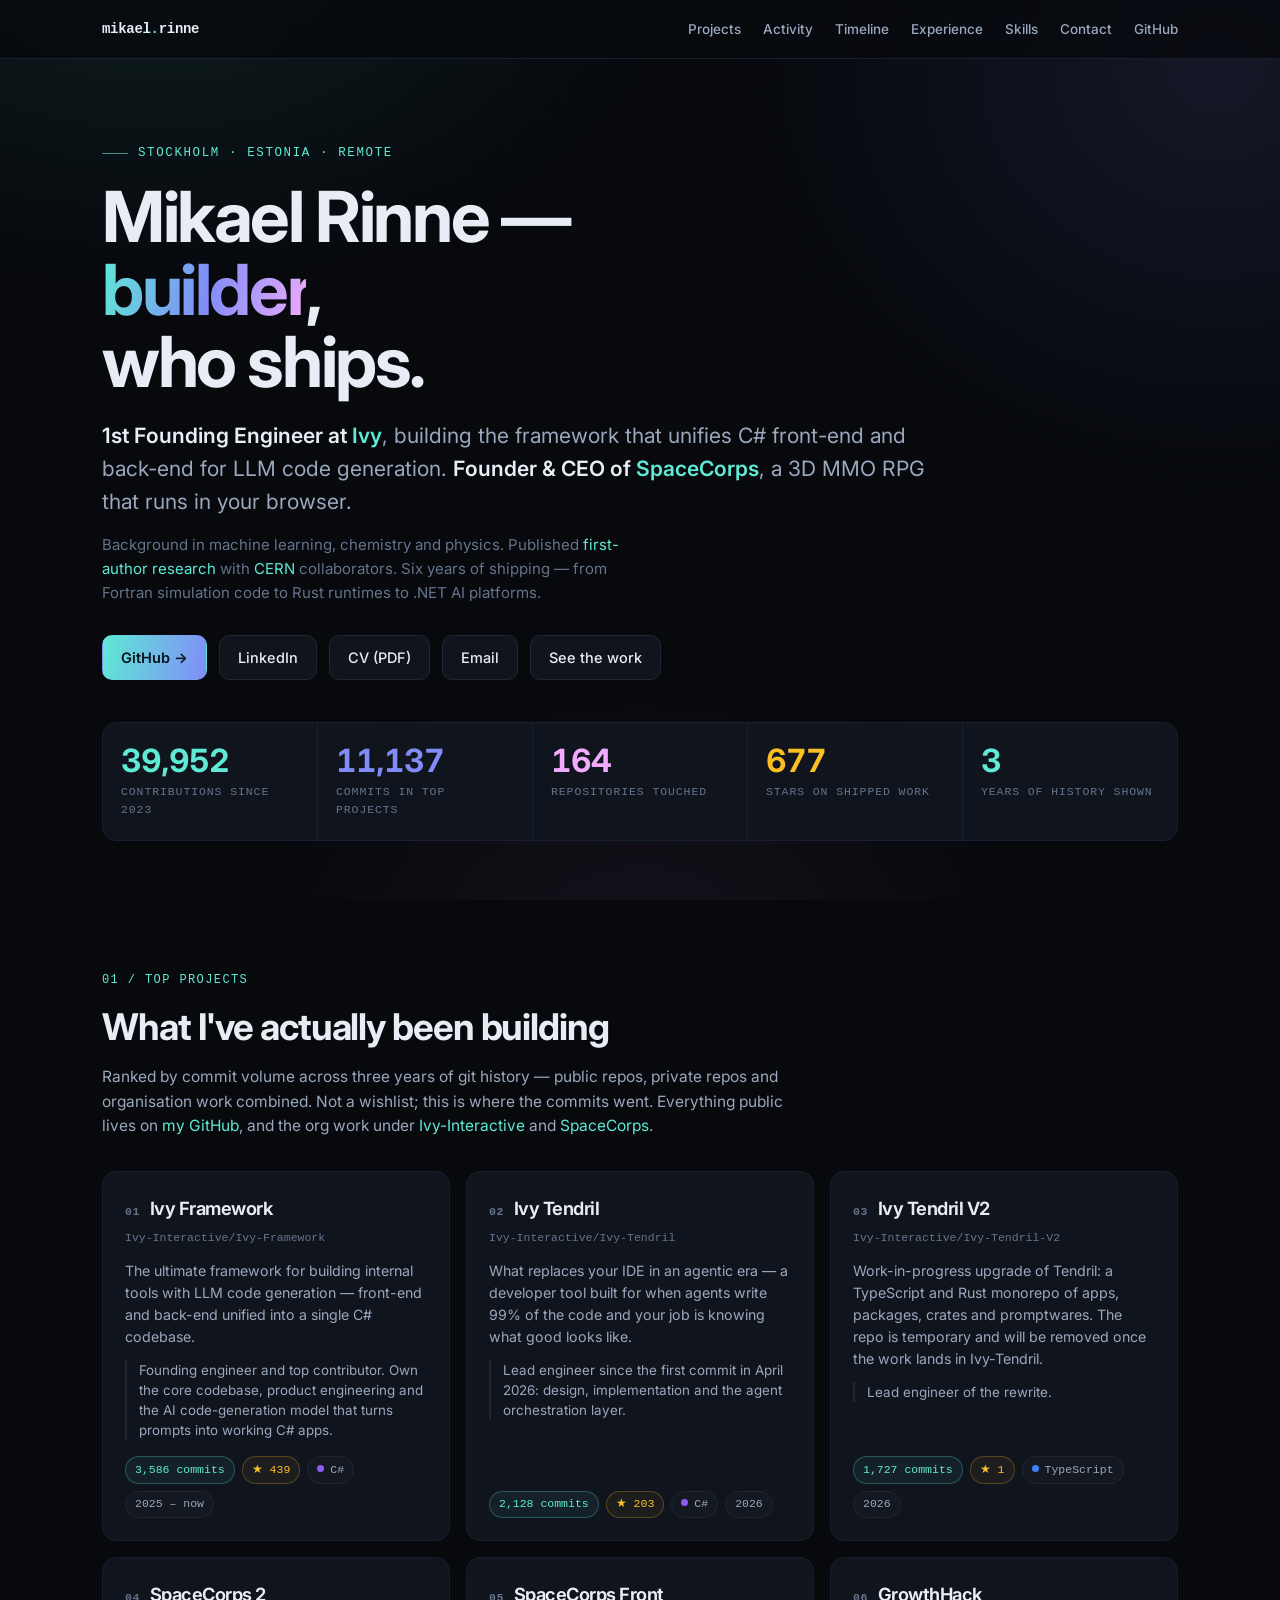
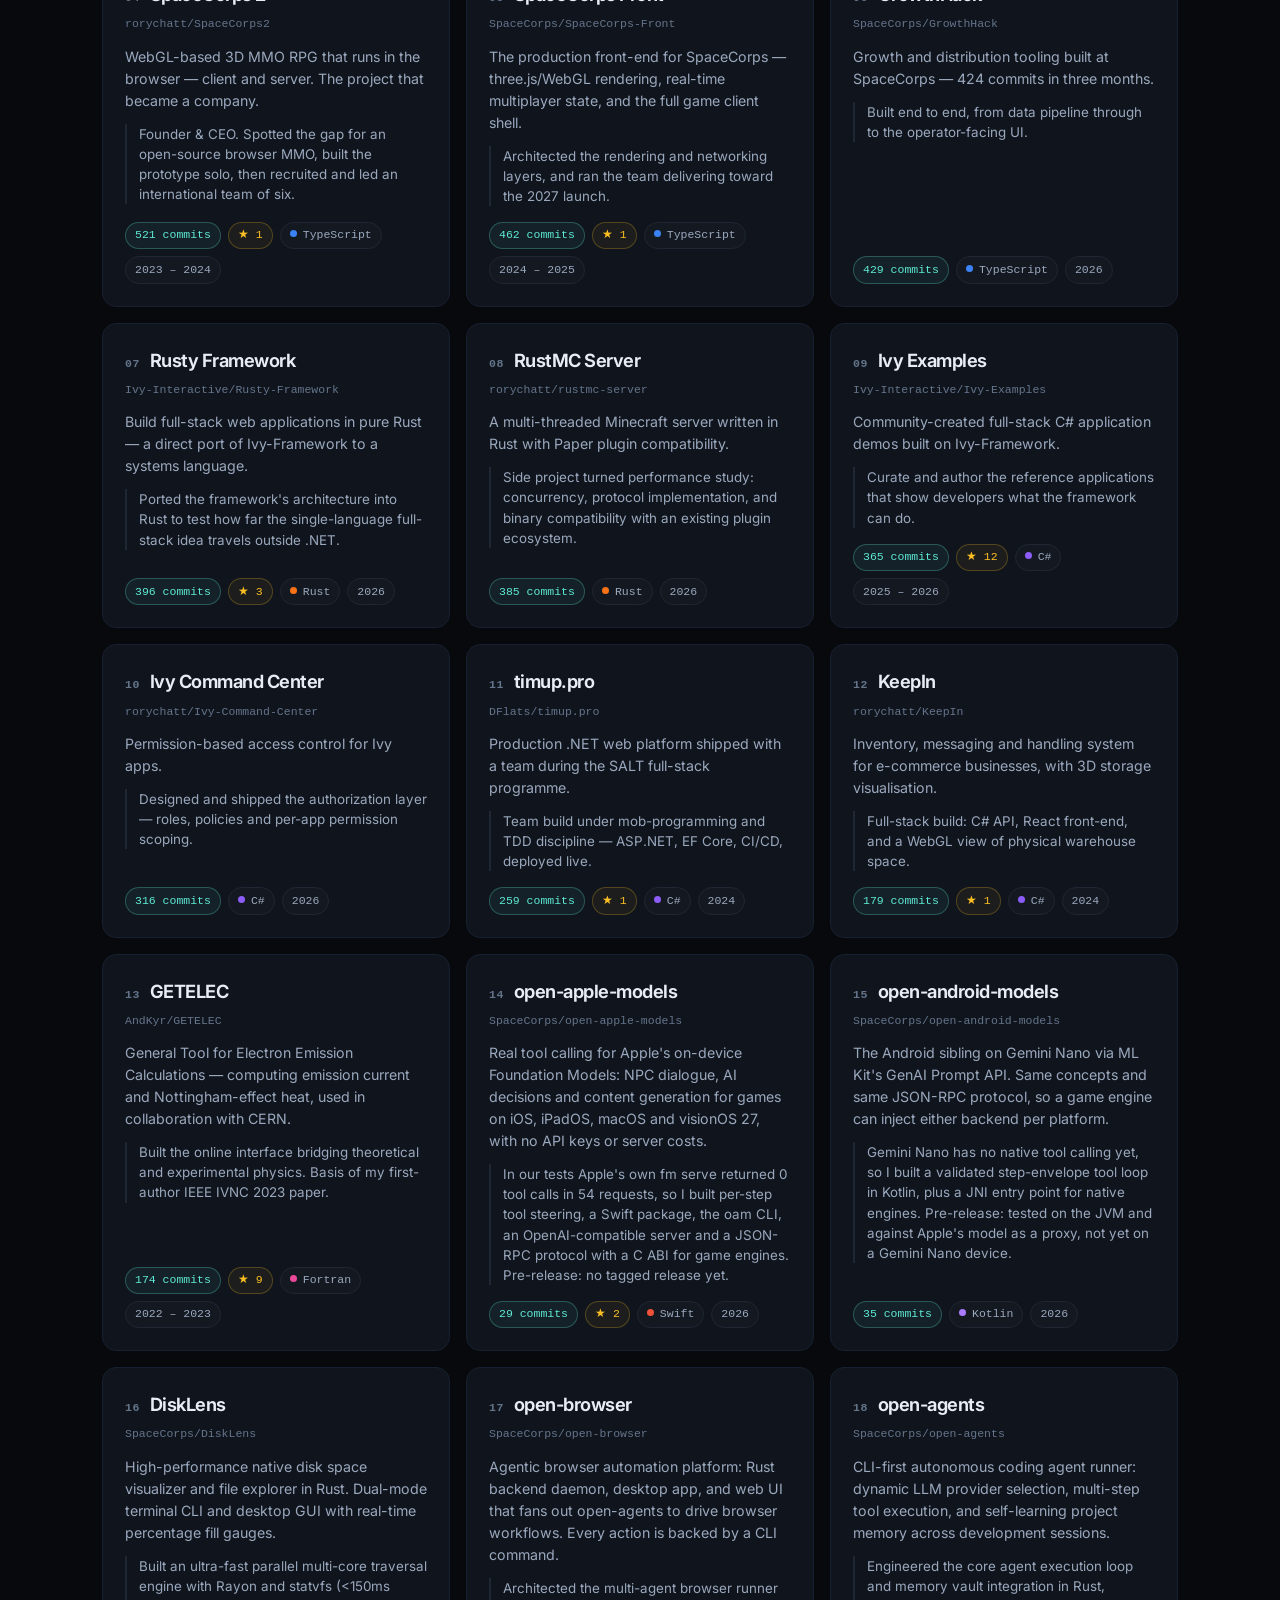
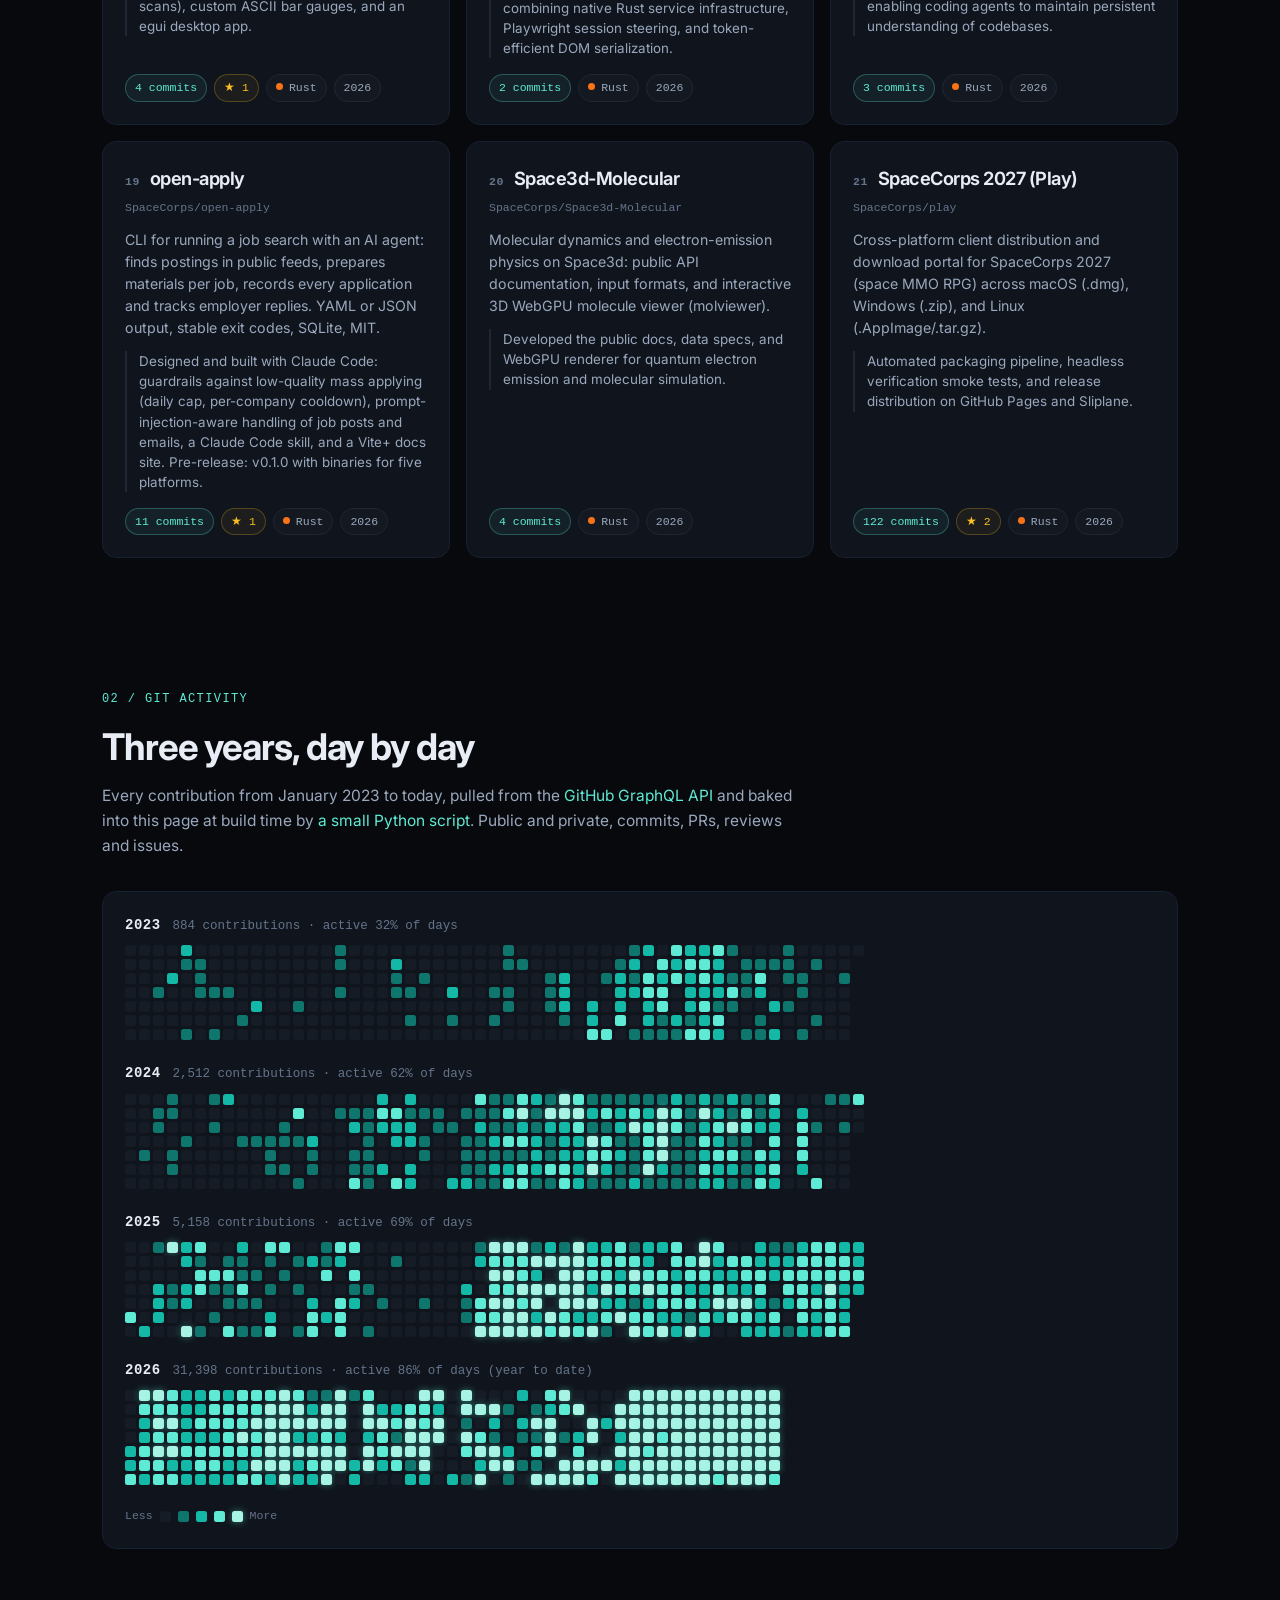
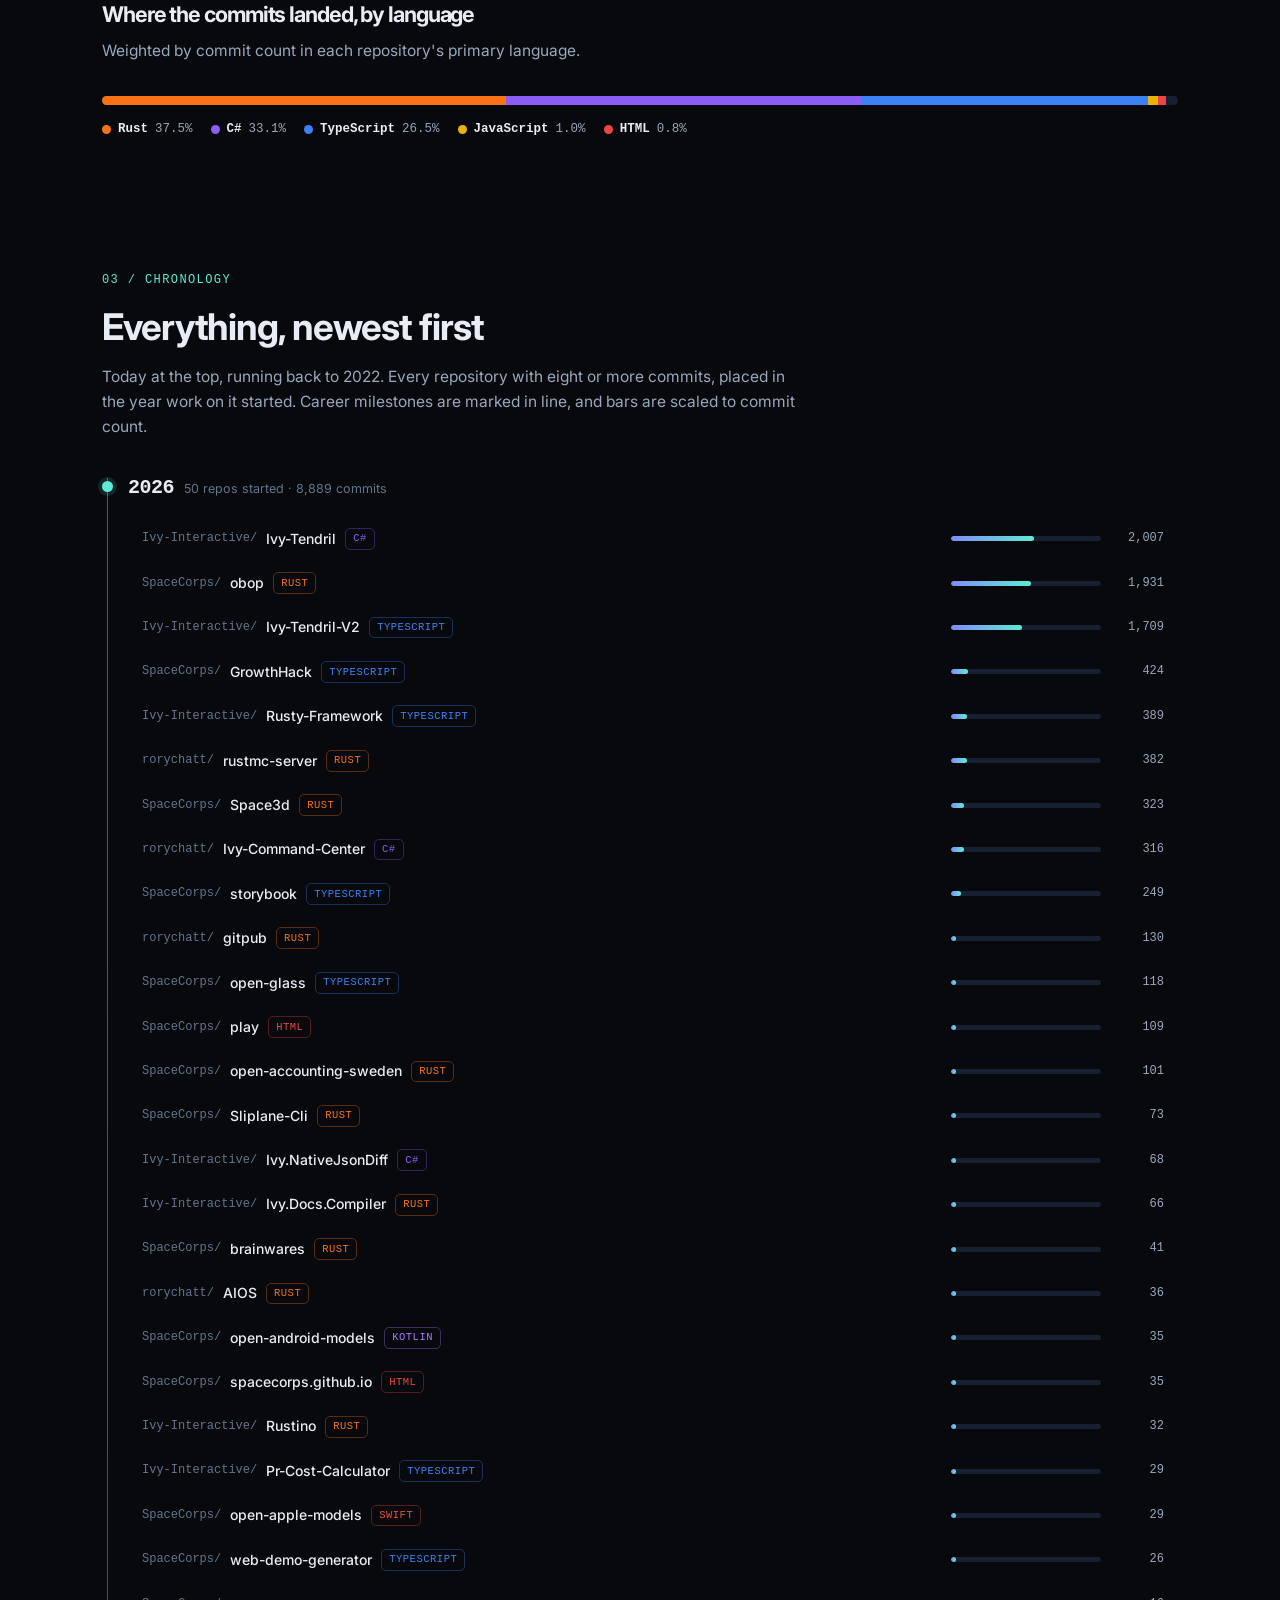
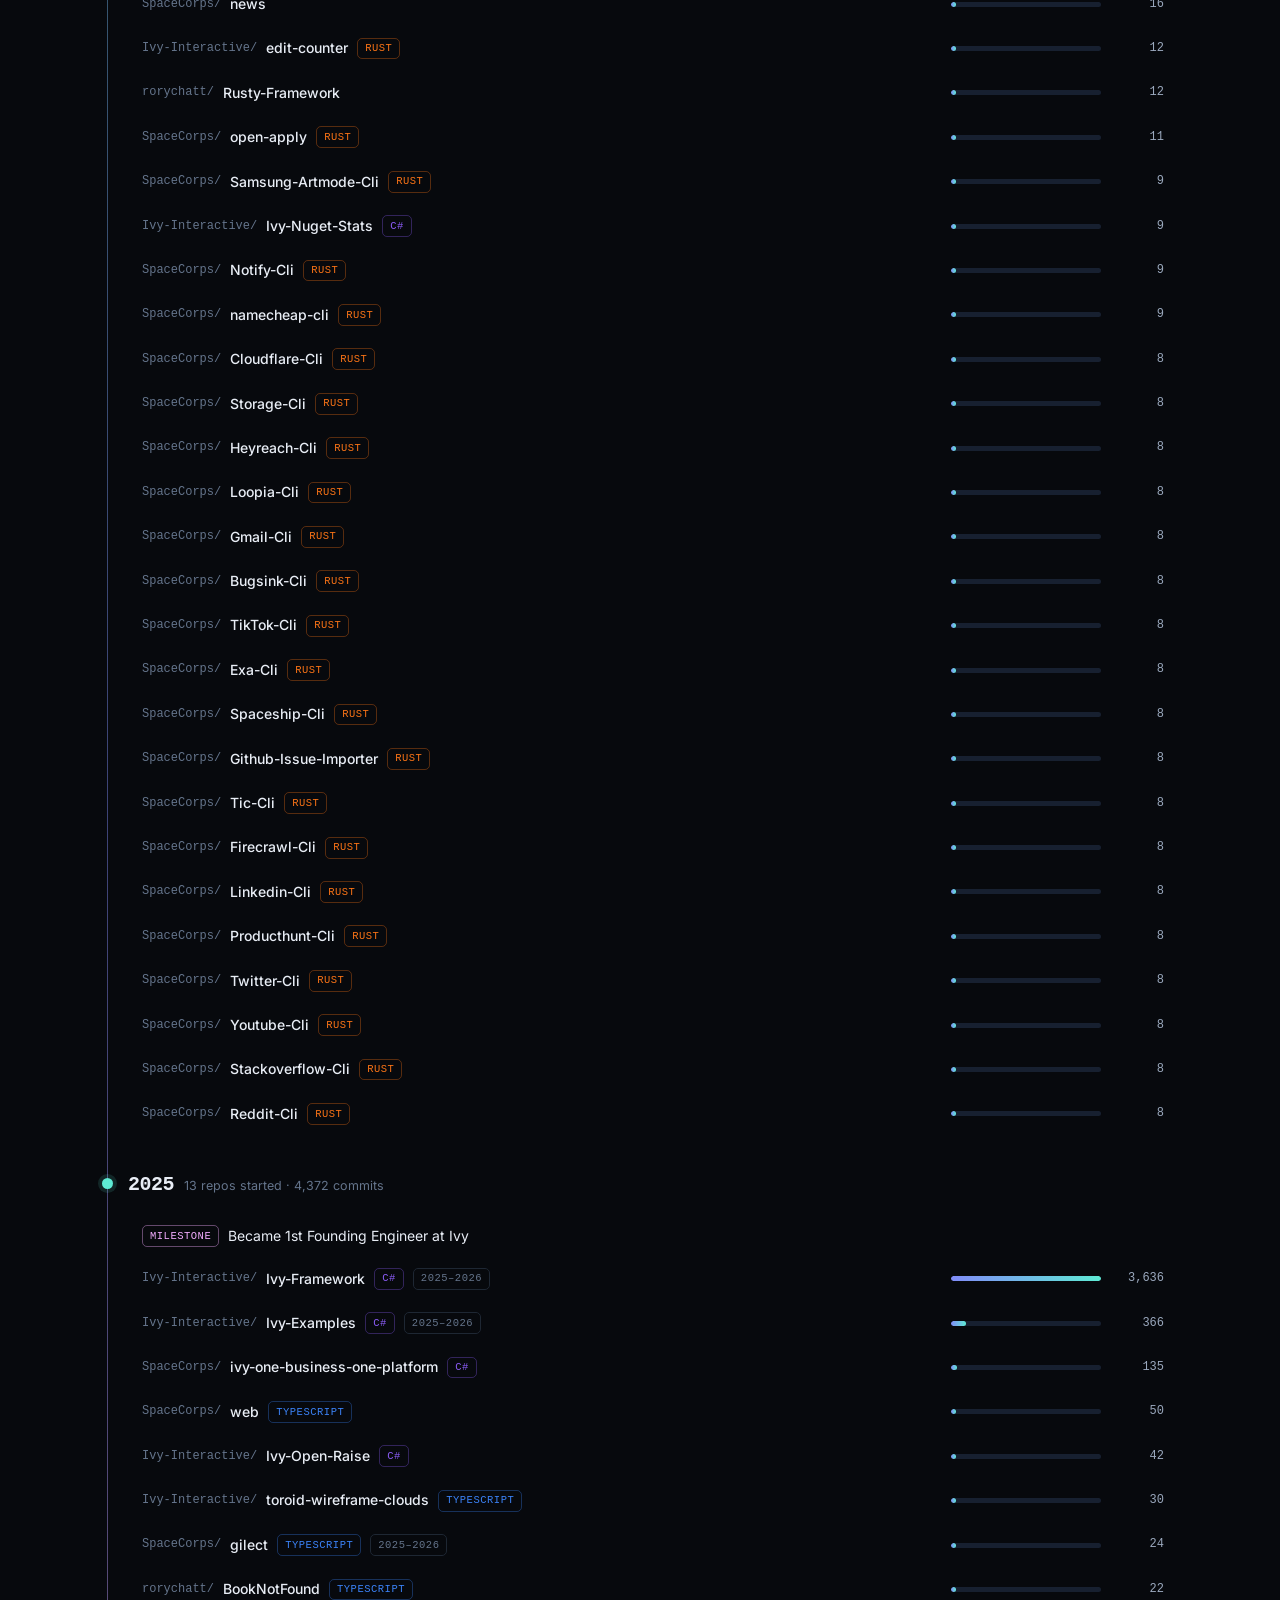
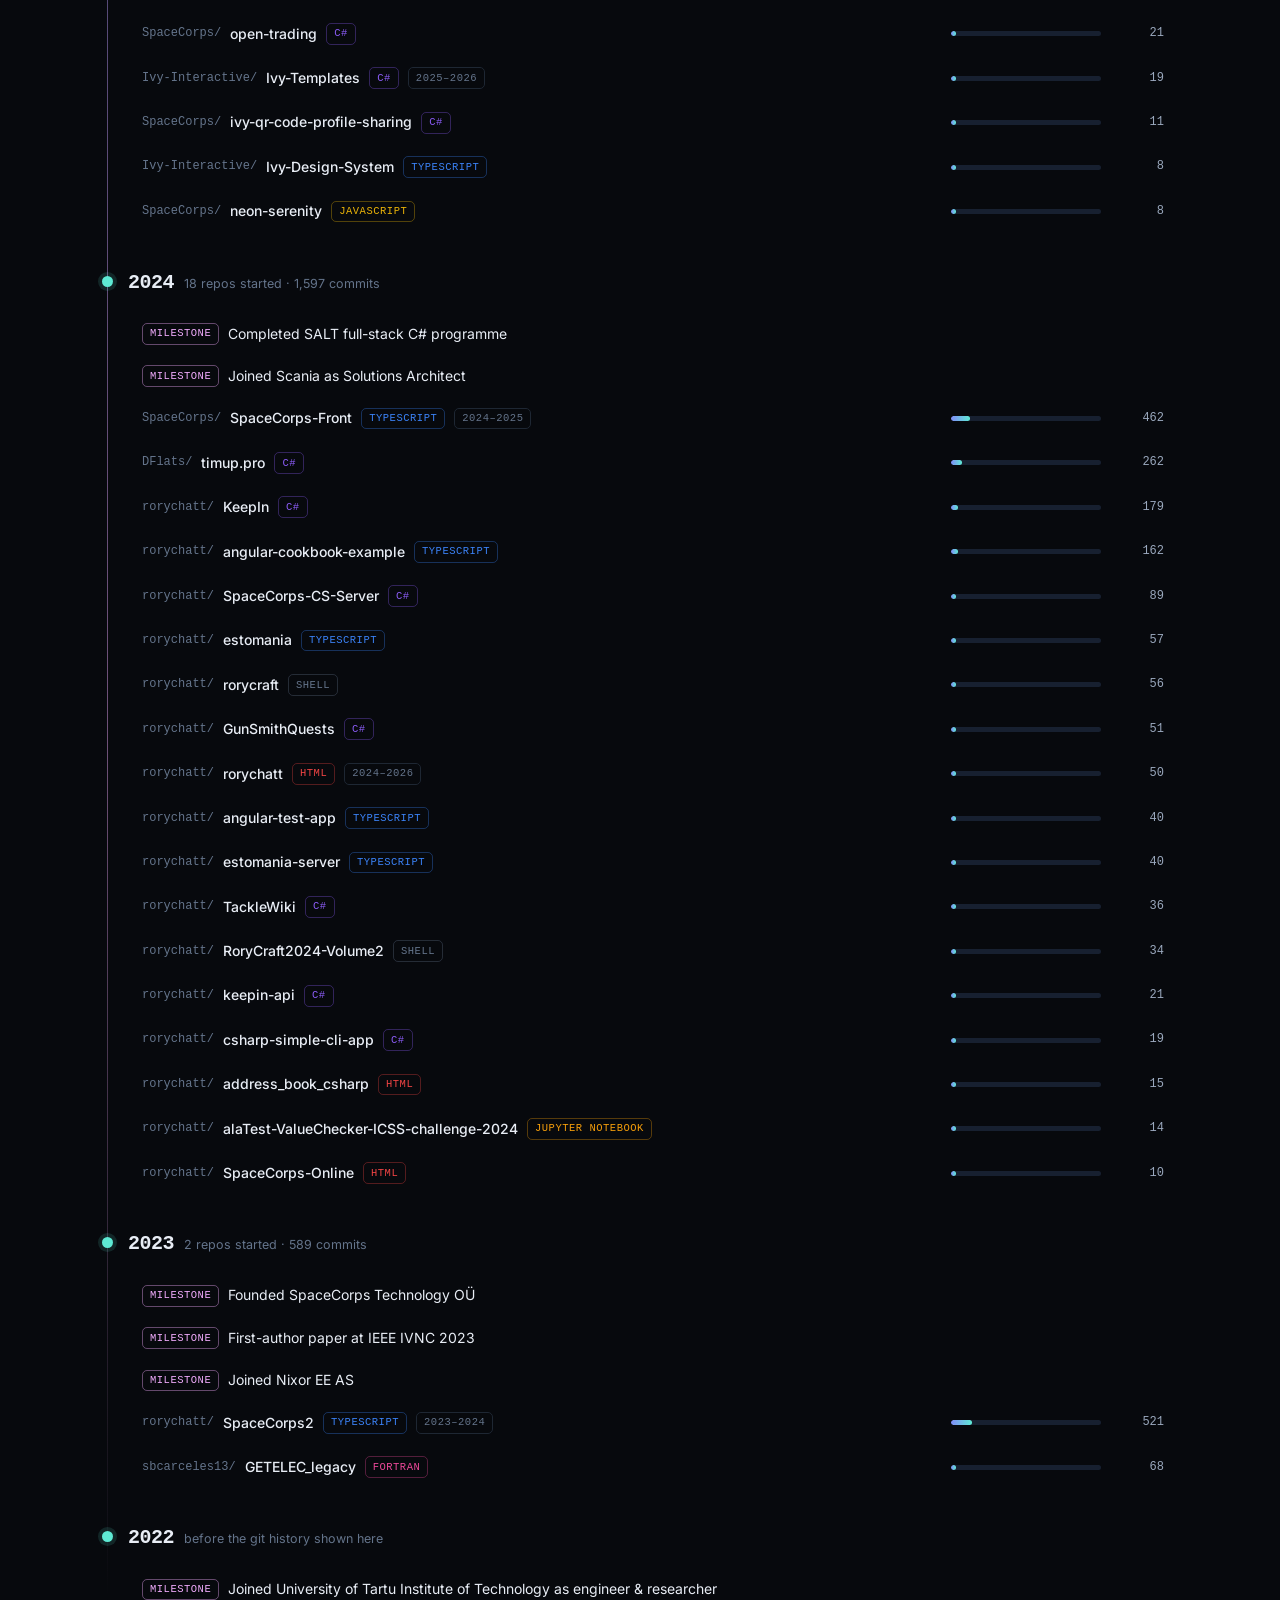
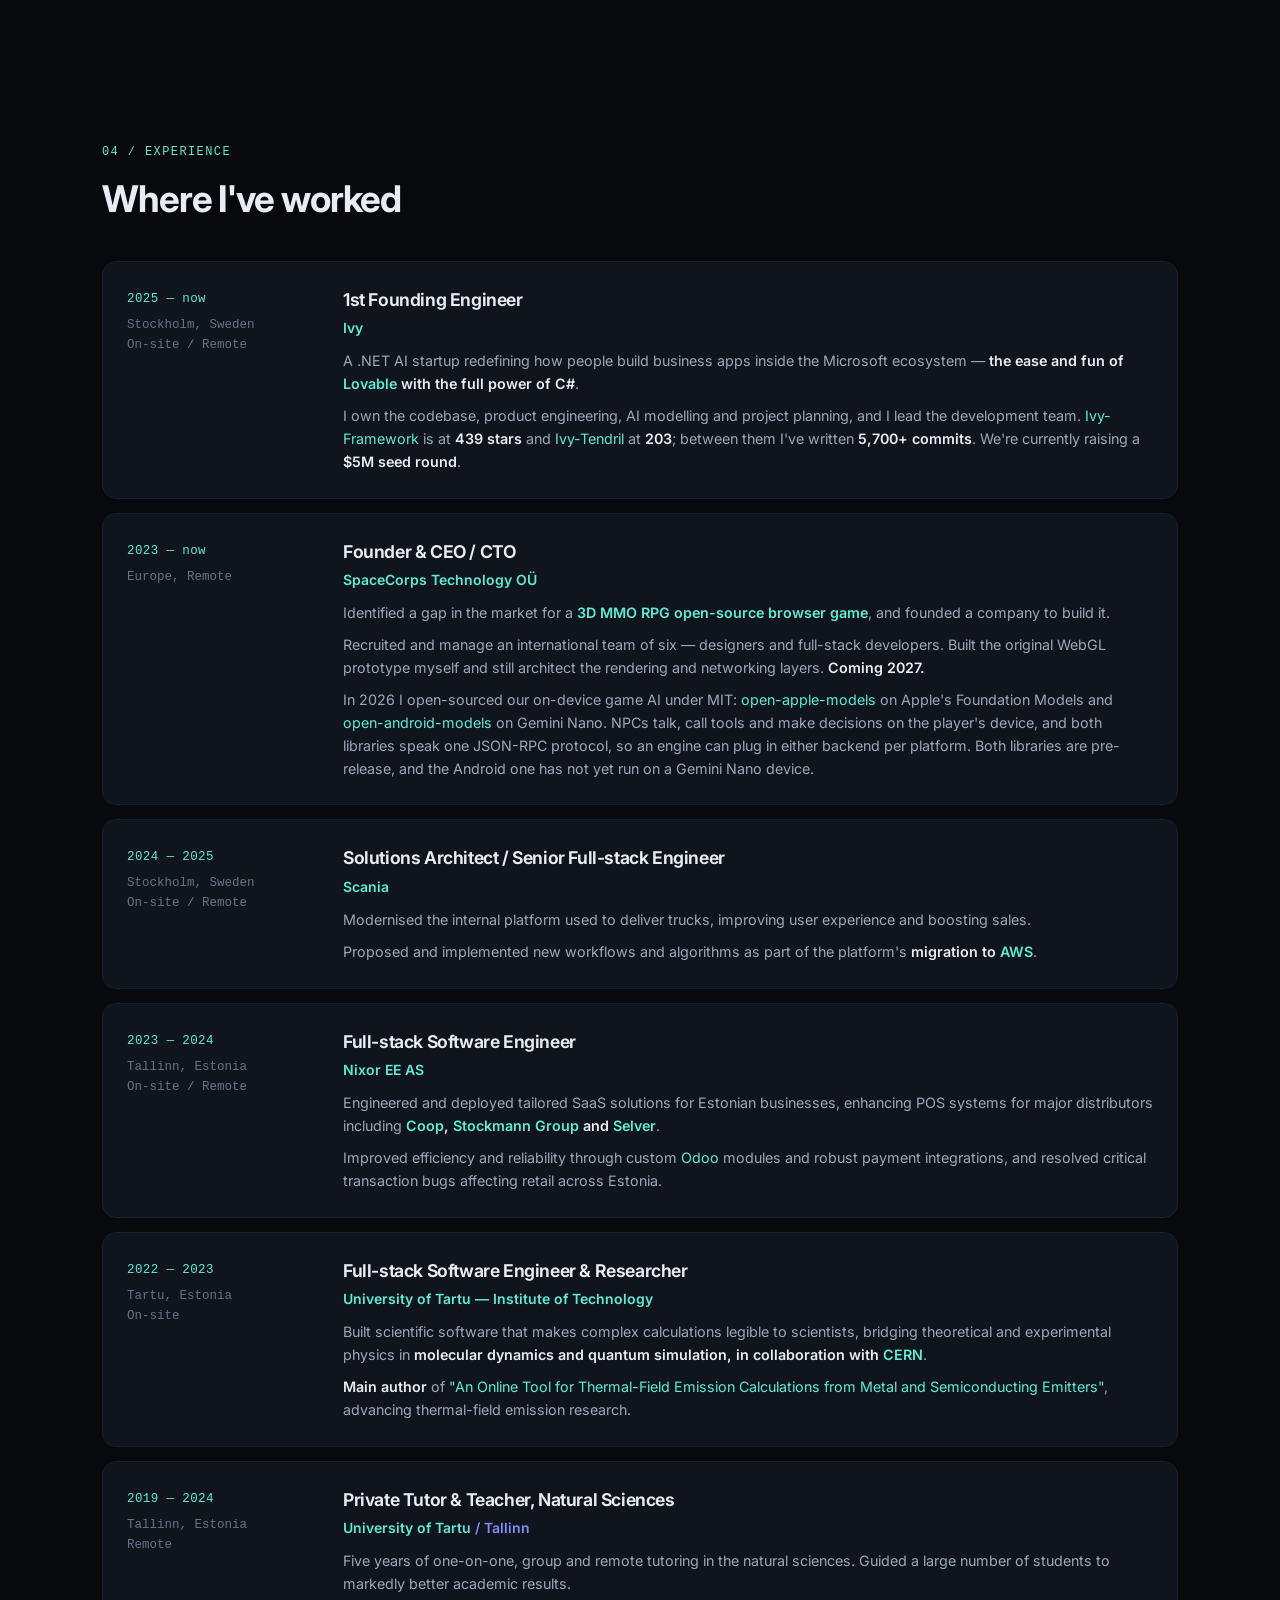
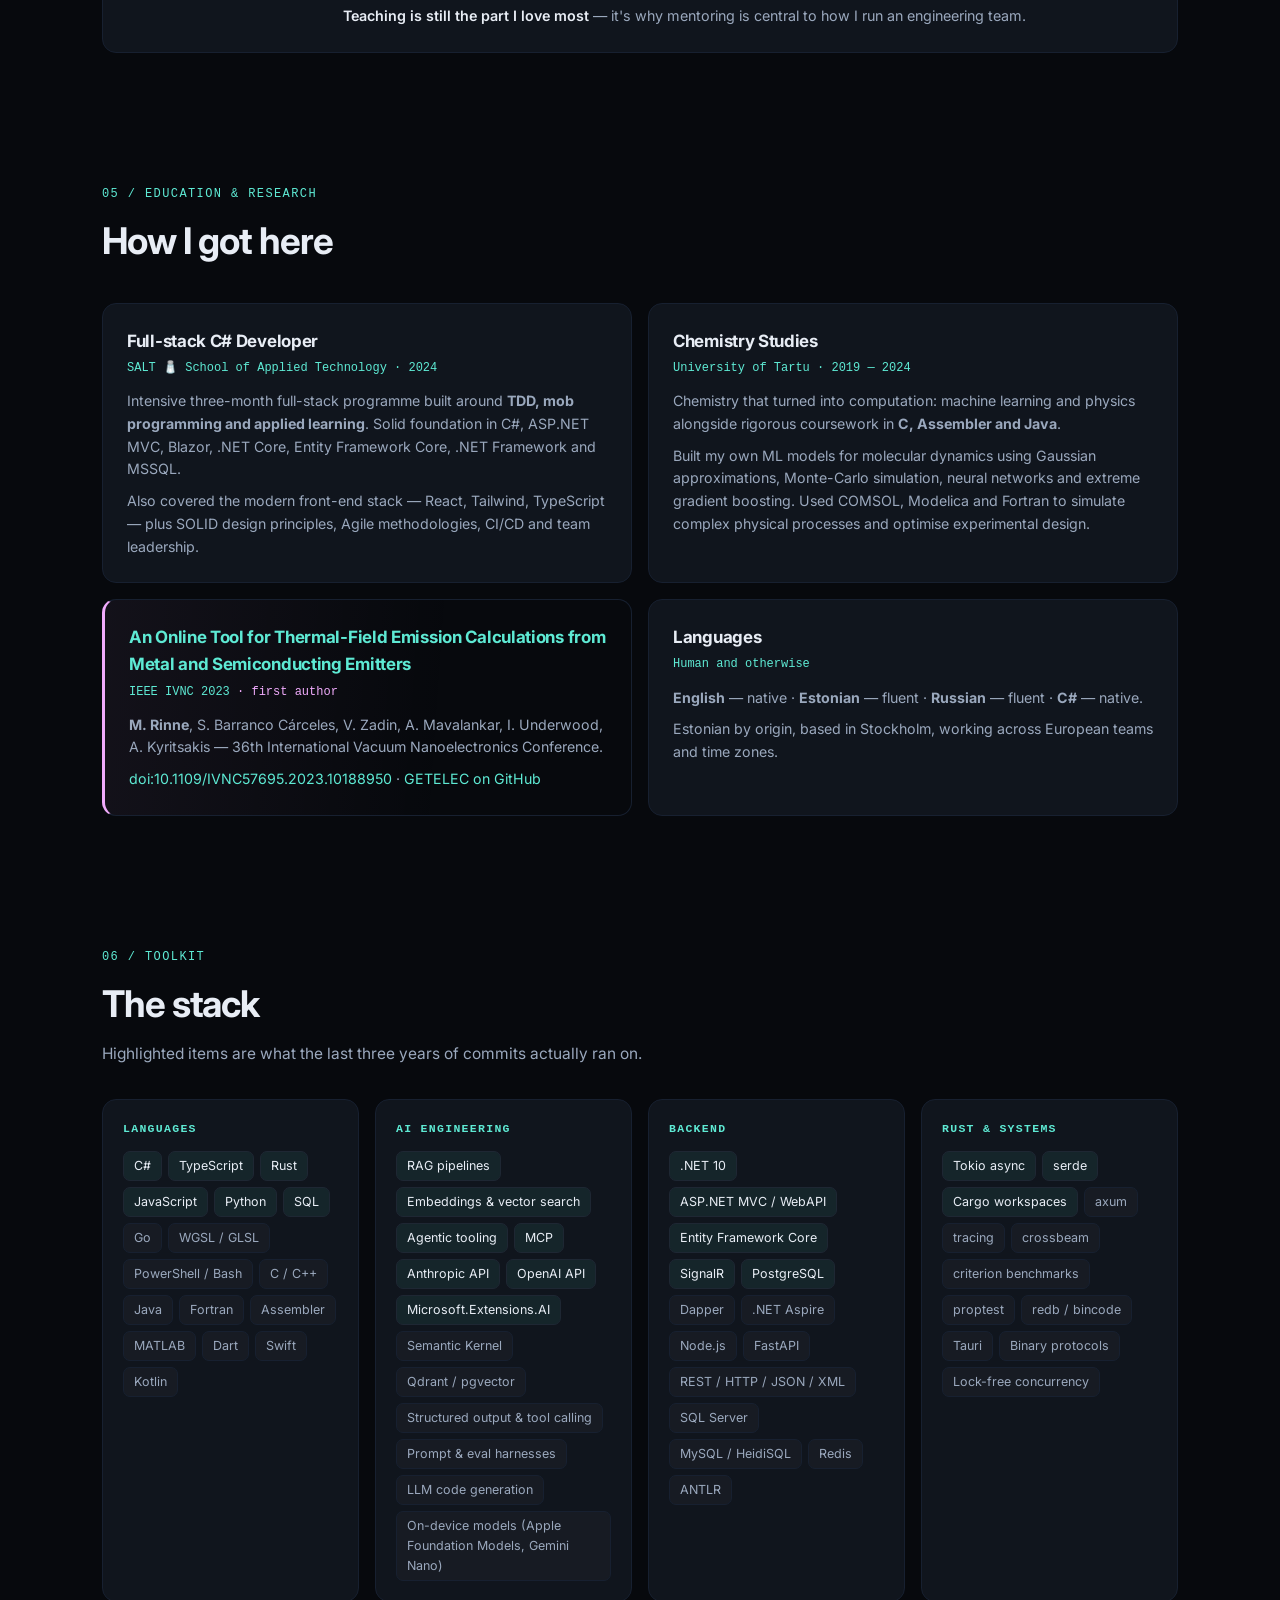
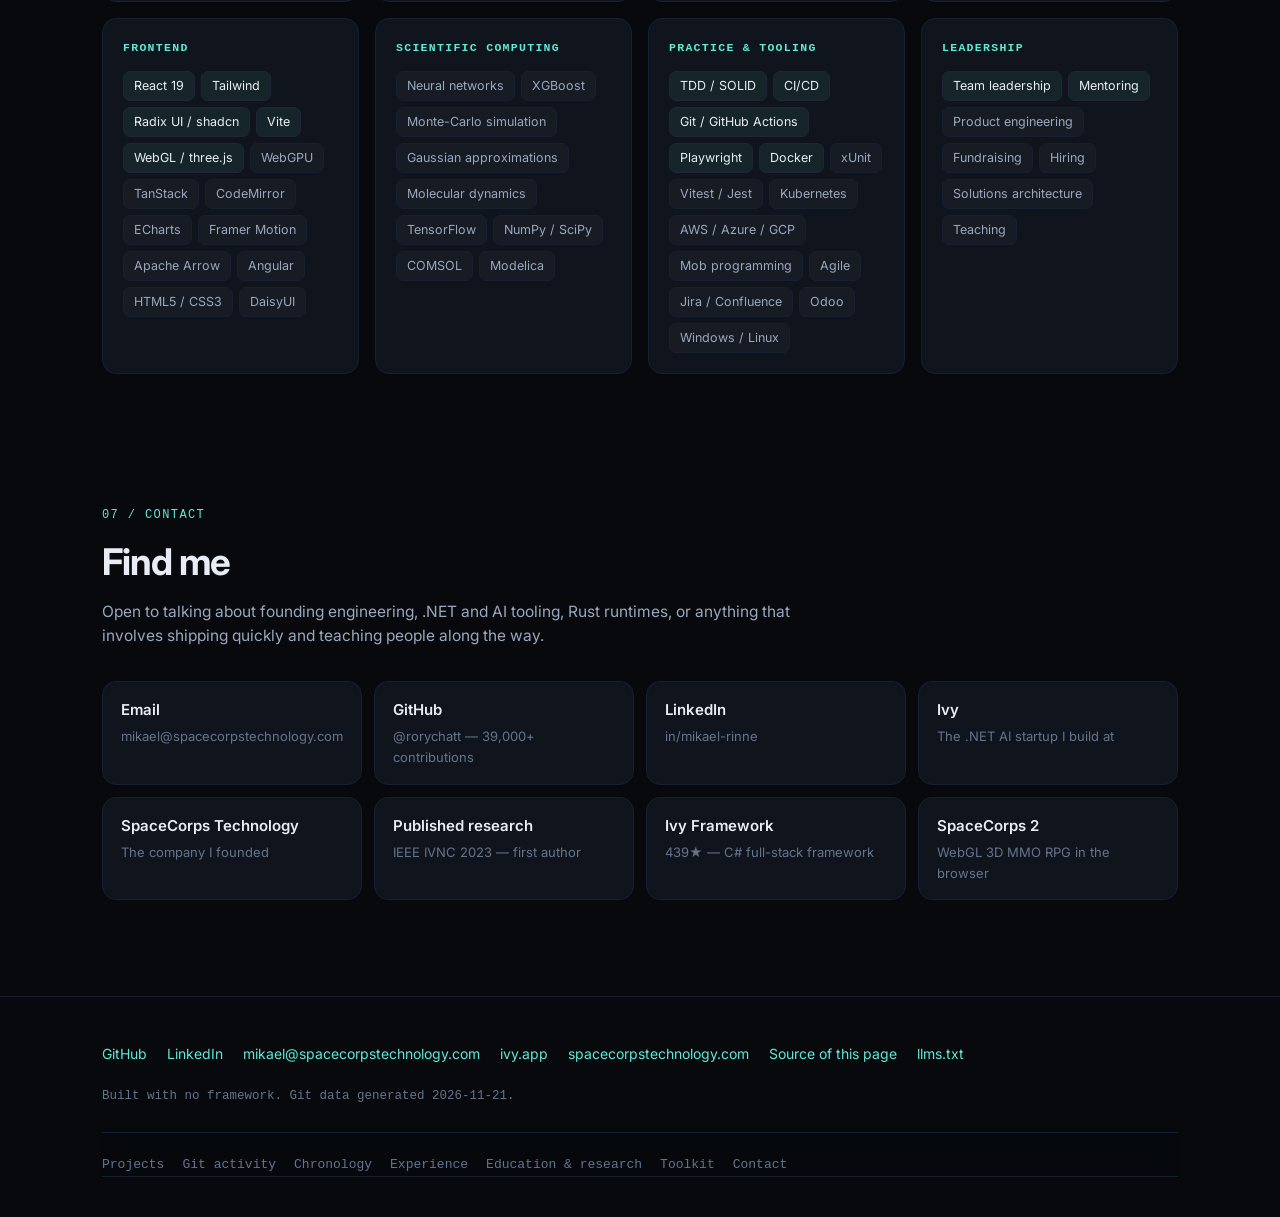
==== index.html @ d4b7a207 "chore: refresh GitHub data (2026-11-21)" ====
<!doctype html>
<html lang="en">
<head>
<meta charset="utf-8">
<meta name="viewport" content="width=device-width, initial-scale=1">
<title>Mikael Rinne — Full-stack Software Engineer | C#/.NET, TypeScript, Rust</title>
<meta name="description" content="Mikael Rinne is a full-stack software engineer in Stockholm: 1st Founding Engineer at Ivy, Founder &amp; CEO of SpaceCorps Technology. C#/.NET, TypeScript and Rust, with a research background in machine learning, chemistry and physics. 39,000+ GitHub contributions since 2023.">
<meta name="author" content="Mikael Rinne">
<meta name="robots" content="index, follow, max-image-preview:large, max-snippet:-1">
<link rel="canonical" href="https://rorychatt.github.io/rorychatt/">
<meta name="theme-color" content="#0a0e14">
<meta name="color-scheme" content="dark">

<meta property="og:type" content="profile">
<meta property="og:site_name" content="Mikael Rinne">
<meta property="og:locale" content="en_GB">
<meta property="profile:first_name" content="Mikael">
<meta property="profile:last_name" content="Rinne">
<meta property="profile:username" content="rorychatt">
<meta property="og:title" content="Mikael Rinne — Full-stack Software Engineer">
<meta property="og:description" content="1st Founding Engineer at Ivy. Founder &amp; CEO at SpaceCorps Technology. 39,000+ GitHub contributions across C#, TypeScript and Rust.">
<meta property="og:url" content="https://rorychatt.github.io/rorychatt/">
<meta property="og:image" content="https://avatars.githubusercontent.com/u/40919111?v=4">
<meta property="og:image:alt" content="Mikael Rinne">
<meta name="twitter:card" content="summary">
<meta name="twitter:title" content="Mikael Rinne — Full-stack Software Engineer">
<meta name="twitter:description" content="1st Founding Engineer at Ivy. Founder &amp; CEO at SpaceCorps Technology. 39,000+ GitHub contributions across C#, TypeScript and Rust.">
<meta name="twitter:image" content="https://avatars.githubusercontent.com/u/40919111?v=4">

<link rel="alternate" type="text/plain" href="llms.txt" title="Site summary for language models">
<link rel="sitemap" type="application/xml" href="sitemap.xml">
<link rel="me" href="https://github.com/rorychatt">
<link rel="me" href="https://www.linkedin.com/in/mikael-rinne/">
<link rel="icon" href="data:image/svg+xml,<svg xmlns='http://www.w3.org/2000/svg' viewBox='0 0 100 100'><text y='.9em' font-size='90'>⚡</text></svg>">
<link rel="preconnect" href="https://fonts.googleapis.com">
<link rel="preconnect" href="https://fonts.gstatic.com" crossorigin>
<link href="https://fonts.googleapis.com/css2?family=Inter:wght@400;500;600;700&display=swap" rel="stylesheet">
<link rel="stylesheet" href="assets/style.css?v=55a8d1ff92">
<script type="application/ld+json">
{
  "@context": "https://schema.org",
  "@graph": [
    {
      "@type": "ProfilePage",
      "@id": "https://rorychatt.github.io/rorychatt/#page",
      "url": "https://rorychatt.github.io/rorychatt/",
      "name": "Mikael Rinne \u2014 Full-stack Software Engineer",
      "inLanguage": "en",
      "mainEntity": { "@id": "https://rorychatt.github.io/rorychatt/#mikael" },
      "about": { "@id": "https://rorychatt.github.io/rorychatt/#mikael" }
    },
    {
      "@type": "Person",
      "@id": "https://rorychatt.github.io/rorychatt/#mikael",
      "name": "Mikael Rinne",
      "givenName": "Mikael",
      "familyName": "Rinne",
      "alternateName": "rorychatt",
      "jobTitle": "1st Founding Engineer",
      "description": "Full-stack software engineer with a background in machine learning, chemistry and physics. Founding engineer at Ivy and founder of SpaceCorps Technology.",
      "url": "https://rorychatt.github.io/rorychatt/",
      "image": "https://avatars.githubusercontent.com/u/40919111?v=4",
      "email": "mailto:mikael@spacecorpstechnology.com",
      "nationality": { "@type": "Country", "name": "Estonia" },
      "address": {
        "@type": "PostalAddress",
        "addressLocality": "Stockholm",
        "addressCountry": "SE"
      },
      "knowsLanguage": ["English", "Estonian", "Russian"],
      "worksFor": { "@id": "https://ivy.app/#org" },
      "founder": { "@id": "https://spacecorpstechnology.com/#org" },
      "alumniOf": [
        { "@type": "CollegeOrUniversity", "name": "University of Tartu", "url": "https://ut.ee/en" },
        { "@type": "EducationalOrganization", "name": "SALT School of Applied Technology", "url": "https://salt.dev/" }
      ],
      "knowsAbout": [
        "C#", ".NET", "ASP.NET Core", "Entity Framework Core", "TypeScript", "React", "Rust",
        "Tokio", "WebGL", "three.js", "WebGPU", "Retrieval-Augmented Generation",
        "Large language models", "Model Context Protocol", "Vector databases", "Machine learning",
        "Molecular dynamics", "Monte Carlo simulation", "Solutions architecture",
        "Swift", "Kotlin", "On-device language models"
      ],
      "sameAs": [
        "https://github.com/rorychatt",
        "https://www.linkedin.com/in/mikael-rinne/",
        "https://doi.org/10.1109/IVNC57695.2023.10188950"
      ]
    },
    {
      "@type": "Organization",
      "@id": "https://ivy.app/#org",
      "name": "Ivy",
      "url": "https://ivy.app",
      "description": "A .NET AI startup building the framework for LLM-generated business apps in C#."
    },
    {
      "@type": "Organization",
      "@id": "https://spacecorpstechnology.com/#org",
      "name": "SpaceCorps Technology O\u00dc",
      "url": "https://spacecorpstechnology.com",
      "description": "Studio building an open-source 3D MMO RPG that runs in the browser."
    },
    {
      "@type": "ScholarlyArticle",
      "@id": "https://doi.org/10.1109/IVNC57695.2023.10188950",
      "headline": "An Online Tool for Thermal-Field Emission Calculations from Metal and Semiconducting Emitters",
      "author": { "@id": "https://rorychatt.github.io/rorychatt/#mikael" },
      "datePublished": "2023",
      "isPartOf": "36th International Vacuum Nanoelectronics Conference (IVNC 2023)",
      "sameAs": "https://doi.org/10.1109/IVNC57695.2023.10188950"
    },
    {
      "@type": "BreadcrumbList",
      "itemListElement": [
        { "@type": "ListItem", "position": 1, "name": "Projects", "item": "https://rorychatt.github.io/rorychatt/#projects" },
        { "@type": "ListItem", "position": 2, "name": "Git activity", "item": "https://rorychatt.github.io/rorychatt/#activity" },
        { "@type": "ListItem", "position": 3, "name": "Chronology", "item": "https://rorychatt.github.io/rorychatt/#timeline" },
        { "@type": "ListItem", "position": 4, "name": "Experience", "item": "https://rorychatt.github.io/rorychatt/#experience" },
        { "@type": "ListItem", "position": 5, "name": "Education & research", "item": "https://rorychatt.github.io/rorychatt/#education" },
        { "@type": "ListItem", "position": 6, "name": "Toolkit", "item": "https://rorychatt.github.io/rorychatt/#skills" }
      ]
    }
  ]
}
</script>
</head>
<body>

<nav aria-label="Primary">
  <div class="wrap">
    <a class="brand" href="#top" aria-label="Mikael Rinne — home">mikael<span>.</span>rinne</a>
    <ul>
      <li><a href="#projects">Projects</a></li>
      <li><a href="#activity">Activity</a></li>
      <li><a href="#timeline">Timeline</a></li>
      <li><a href="#experience">Experience</a></li>
      <li><a href="#skills">Skills</a></li>
      <li><a href="#contact">Contact</a></li>
      <li><a href="https://github.com/rorychatt" target="_blank" rel="noopener me">GitHub</a></li>
    </ul>
  </div>
</nav>

<header class="hero" id="top">
  <div class="wrap">
    <div class="eyebrow">Stockholm · Estonia · Remote</div>
    <h1>Mikael Rinne —<br><span class="grad">builder</span>,<br>who ships.</h1>
    <p class="tagline">
      <strong>1st Founding Engineer at <a href="https://ivy.app" target="_blank" rel="noopener">Ivy</a></strong>, building the framework that unifies C# front-end and
      back-end for LLM code generation. <strong>Founder &amp; CEO of <a href="https://spacecorpstechnology.com" target="_blank" rel="noopener">SpaceCorps</a></strong>, a 3D MMO RPG
      that runs in your browser.
    </p>
    <p class="subline">
      Background in machine learning, chemistry and physics. Published <a href="https://doi.org/10.1109/IVNC57695.2023.10188950" target="_blank" rel="noopener">first-author research</a>
      with <a href="https://home.cern/" target="_blank" rel="noopener">CERN</a> collaborators. Six years of shipping — from Fortran simulation code to Rust runtimes to .NET AI platforms.
    </p>
    <div class="cta">
      <a class="btn primary" href="https://github.com/rorychatt" target="_blank" rel="noopener">GitHub →</a>
      <a class="btn" href="https://www.linkedin.com/in/mikael-rinne/" target="_blank" rel="noopener">LinkedIn</a>
      <a class="btn" href="cv/Mikael-Rinne-CV.pdf">CV (PDF)</a>
      <a class="btn" href="mailto:mikael@spacecorpstechnology.com">Email</a>
      <a class="btn" href="#projects">See the work</a>
    </div>
    <div class="stats" id="stats">
      <!-- BEGIN stats -->
      <div class="stat"><b data-to="39952">39,952</b><span>Contributions since 2023</span></div>
      <div class="stat"><b data-to="11137">11,137</b><span>Commits in top projects</span></div>
      <div class="stat"><b data-to="164">164</b><span>Repositories touched</span></div>
      <div class="stat"><b data-to="677">677</b><span>Stars on shipped work</span></div>
      <div class="stat"><b data-to="3">3</b><span>Years of history shown</span></div>
      <!-- END stats -->
    </div>
  </div>
</header>

<main id="main">

<section id="projects" aria-labelledby="h-projects">
  <div class="wrap">
    <div class="sec-head reveal">
      <span class="sec-num">01 / TOP PROJECTS</span>
      <h2 id="h-projects">What I've actually been building</h2>
      <p class="sec-sub">
        Ranked by commit volume across three years of git history — public repos, private repos and
        organisation work combined. Not a wishlist; this is where the commits went. Everything public
        lives on <a href="https://github.com/rorychatt?tab=repositories" target="_blank" rel="noopener">my GitHub</a>,
        and the org work under <a href="https://github.com/Ivy-Interactive" target="_blank" rel="noopener">Ivy-Interactive</a>
        and <a href="https://github.com/SpaceCorps" target="_blank" rel="noopener">SpaceCorps</a>.
      </p>
    </div>
    <div class="proj-grid" id="projects-grid">
      <!-- BEGIN projects -->
      <article class="proj reveal">
        <div class="proj-top"><span class="rank">01</span>
        <h3><a href="https://github.com/Ivy-Interactive/Ivy-Framework" target="_blank" rel="noopener">Ivy Framework</a></h3></div>
        <div class="slug">Ivy-Interactive/Ivy-Framework</div>
        <p class="desc">The ultimate framework for building internal tools with LLM code generation — front-end and back-end unified into a single C# codebase.</p>
        <p class="role">Founding engineer and top contributor. Own the core codebase, product engineering and the AI code-generation model that turns prompts into working C# apps.</p>
        <div class="proj-meta"><span class="pill commits">3,586 commits</span><span class="pill star">★ 439</span><span class="pill lang" style="--d:#8b5cf6">C#</span><span class="pill">2025 – now</span></div>
      </article>
      <article class="proj reveal">
        <div class="proj-top"><span class="rank">02</span>
        <h3><a href="https://github.com/Ivy-Interactive/Ivy-Tendril" target="_blank" rel="noopener">Ivy Tendril</a></h3></div>
        <div class="slug">Ivy-Interactive/Ivy-Tendril</div>
        <p class="desc">What replaces your IDE in an agentic era — a developer tool built for when agents write 99% of the code and your job is knowing what good looks like.</p>
        <p class="role">Lead engineer since the first commit in April 2026: design, implementation and the agent orchestration layer.</p>
        <div class="proj-meta"><span class="pill commits">2,128 commits</span><span class="pill star">★ 203</span><span class="pill lang" style="--d:#8b5cf6">C#</span><span class="pill">2026</span></div>
      </article>
      <article class="proj reveal">
        <div class="proj-top"><span class="rank">03</span>
        <h3><a href="https://github.com/Ivy-Interactive/Ivy-Tendril-V2" target="_blank" rel="noopener">Ivy Tendril V2</a></h3></div>
        <div class="slug">Ivy-Interactive/Ivy-Tendril-V2</div>
        <p class="desc">Work-in-progress upgrade of Tendril: a TypeScript and Rust monorepo of apps, packages, crates and promptwares. The repo is temporary and will be removed once the work lands in Ivy-Tendril.</p>
        <p class="role">Lead engineer of the rewrite.</p>
        <div class="proj-meta"><span class="pill commits">1,727 commits</span><span class="pill star">★ 1</span><span class="pill lang" style="--d:#3b82f6">TypeScript</span><span class="pill">2026</span></div>
      </article>
      <article class="proj reveal">
        <div class="proj-top"><span class="rank">04</span>
        <h3><a href="https://github.com/rorychatt/SpaceCorps2" target="_blank" rel="noopener">SpaceCorps 2</a></h3></div>
        <div class="slug">rorychatt/SpaceCorps2</div>
        <p class="desc">WebGL-based 3D MMO RPG that runs in the browser — client and server. The project that became a company.</p>
        <p class="role">Founder &amp; CEO. Spotted the gap for an open-source browser MMO, built the prototype solo, then recruited and led an international team of six.</p>
        <div class="proj-meta"><span class="pill commits">521 commits</span><span class="pill star">★ 1</span><span class="pill lang" style="--d:#3b82f6">TypeScript</span><span class="pill">2023 – 2024</span></div>
      </article>
      <article class="proj reveal">
        <div class="proj-top"><span class="rank">05</span>
        <h3><a href="https://github.com/SpaceCorps/SpaceCorps-Front" target="_blank" rel="noopener">SpaceCorps Front</a></h3></div>
        <div class="slug">SpaceCorps/SpaceCorps-Front</div>
        <p class="desc">The production front-end for SpaceCorps — three.js/WebGL rendering, real-time multiplayer state, and the full game client shell.</p>
        <p class="role">Architected the rendering and networking layers, and ran the team delivering toward the 2027 launch.</p>
        <div class="proj-meta"><span class="pill commits">462 commits</span><span class="pill star">★ 1</span><span class="pill lang" style="--d:#3b82f6">TypeScript</span><span class="pill">2024 – 2025</span></div>
      </article>
      <article class="proj reveal">
        <div class="proj-top"><span class="rank">06</span>
        <h3><a href="https://github.com/SpaceCorps/GrowthHack" target="_blank" rel="noopener">GrowthHack</a></h3></div>
        <div class="slug">SpaceCorps/GrowthHack</div>
        <p class="desc">Growth and distribution tooling built at SpaceCorps — 424 commits in three months.</p>
        <p class="role">Built end to end, from data pipeline through to the operator-facing UI.</p>
        <div class="proj-meta"><span class="pill commits">429 commits</span><span class="pill lang" style="--d:#3b82f6">TypeScript</span><span class="pill">2026</span></div>
      </article>
      <article class="proj reveal">
        <div class="proj-top"><span class="rank">07</span>
        <h3><a href="https://github.com/Ivy-Interactive/Rusty-Framework" target="_blank" rel="noopener">Rusty Framework</a></h3></div>
        <div class="slug">Ivy-Interactive/Rusty-Framework</div>
        <p class="desc">Build full-stack web applications in pure Rust — a direct port of Ivy-Framework to a systems language.</p>
        <p class="role">Ported the framework&#x27;s architecture into Rust to test how far the single-language full-stack idea travels outside .NET.</p>
        <div class="proj-meta"><span class="pill commits">396 commits</span><span class="pill star">★ 3</span><span class="pill lang" style="--d:#f97316">Rust</span><span class="pill">2026</span></div>
      </article>
      <article class="proj reveal">
        <div class="proj-top"><span class="rank">08</span>
        <h3><a href="https://github.com/rorychatt/rustmc-server" target="_blank" rel="noopener">RustMC Server</a></h3></div>
        <div class="slug">rorychatt/rustmc-server</div>
        <p class="desc">A multi-threaded Minecraft server written in Rust with Paper plugin compatibility.</p>
        <p class="role">Side project turned performance study: concurrency, protocol implementation, and binary compatibility with an existing plugin ecosystem.</p>
        <div class="proj-meta"><span class="pill commits">385 commits</span><span class="pill lang" style="--d:#f97316">Rust</span><span class="pill">2026</span></div>
      </article>
      <article class="proj reveal">
        <div class="proj-top"><span class="rank">09</span>
        <h3><a href="https://github.com/Ivy-Interactive/Ivy-Examples" target="_blank" rel="noopener">Ivy Examples</a></h3></div>
        <div class="slug">Ivy-Interactive/Ivy-Examples</div>
        <p class="desc">Community-created full-stack C# application demos built on Ivy-Framework.</p>
        <p class="role">Curate and author the reference applications that show developers what the framework can do.</p>
        <div class="proj-meta"><span class="pill commits">365 commits</span><span class="pill star">★ 12</span><span class="pill lang" style="--d:#8b5cf6">C#</span><span class="pill">2025 – 2026</span></div>
      </article>
      <article class="proj reveal">
        <div class="proj-top"><span class="rank">10</span>
        <h3><a href="https://github.com/rorychatt/Ivy-Command-Center" target="_blank" rel="noopener">Ivy Command Center</a></h3></div>
        <div class="slug">rorychatt/Ivy-Command-Center</div>
        <p class="desc">Permission-based access control for Ivy apps.</p>
        <p class="role">Designed and shipped the authorization layer — roles, policies and per-app permission scoping.</p>
        <div class="proj-meta"><span class="pill commits">316 commits</span><span class="pill lang" style="--d:#8b5cf6">C#</span><span class="pill">2026</span></div>
      </article>
      <article class="proj reveal">
        <div class="proj-top"><span class="rank">11</span>
        <h3><a href="https://github.com/DFlats/timup.pro" target="_blank" rel="noopener">timup.pro</a></h3></div>
        <div class="slug">DFlats/timup.pro</div>
        <p class="desc">Production .NET web platform shipped with a team during the SALT full-stack programme.</p>
        <p class="role">Team build under mob-programming and TDD discipline — ASP.NET, EF Core, CI/CD, deployed live.</p>
        <div class="proj-meta"><span class="pill commits">259 commits</span><span class="pill star">★ 1</span><span class="pill lang" style="--d:#8b5cf6">C#</span><span class="pill">2024</span></div>
      </article>
      <article class="proj reveal">
        <div class="proj-top"><span class="rank">12</span>
        <h3><a href="https://github.com/rorychatt/KeepIn" target="_blank" rel="noopener">KeepIn</a></h3></div>
        <div class="slug">rorychatt/KeepIn</div>
        <p class="desc">Inventory, messaging and handling system for e-commerce businesses, with 3D storage visualisation.</p>
        <p class="role">Full-stack build: C# API, React front-end, and a WebGL view of physical warehouse space.</p>
        <div class="proj-meta"><span class="pill commits">179 commits</span><span class="pill star">★ 1</span><span class="pill lang" style="--d:#8b5cf6">C#</span><span class="pill">2024</span></div>
      </article>
      <article class="proj reveal">
        <div class="proj-top"><span class="rank">13</span>
        <h3><a href="https://github.com/AndKyr/GETELEC" target="_blank" rel="noopener">GETELEC</a></h3></div>
        <div class="slug">AndKyr/GETELEC</div>
        <p class="desc">General Tool for Electron Emission Calculations — computing emission current and Nottingham-effect heat, used in collaboration with CERN.</p>
        <p class="role">Built the online interface bridging theoretical and experimental physics. Basis of my first-author IEEE IVNC 2023 paper.</p>
        <div class="proj-meta"><span class="pill commits">174 commits</span><span class="pill star">★ 9</span><span class="pill lang" style="--d:#ec4899">Fortran</span><span class="pill">2022 – 2023</span></div>
      </article>
      <article class="proj reveal">
        <div class="proj-top"><span class="rank">14</span>
        <h3><a href="https://github.com/SpaceCorps/open-apple-models" target="_blank" rel="noopener">open-apple-models</a></h3></div>
        <div class="slug">SpaceCorps/open-apple-models</div>
        <p class="desc">Real tool calling for Apple&#x27;s on-device Foundation Models: NPC dialogue, AI decisions and content generation for games on iOS, iPadOS, macOS and visionOS 27, with no API keys or server costs.</p>
        <p class="role">In our tests Apple&#x27;s own fm serve returned 0 tool calls in 54 requests, so I built per-step tool steering, a Swift package, the oam CLI, an OpenAI-compatible server and a JSON-RPC protocol with a C ABI for game engines. Pre-release: no tagged release yet.</p>
        <div class="proj-meta"><span class="pill commits">29 commits</span><span class="pill star">★ 2</span><span class="pill lang" style="--d:#f05138">Swift</span><span class="pill">2026</span></div>
      </article>
      <article class="proj reveal">
        <div class="proj-top"><span class="rank">15</span>
        <h3><a href="https://github.com/SpaceCorps/open-android-models" target="_blank" rel="noopener">open-android-models</a></h3></div>
        <div class="slug">SpaceCorps/open-android-models</div>
        <p class="desc">The Android sibling on Gemini Nano via ML Kit&#x27;s GenAI Prompt API. Same concepts and same JSON-RPC protocol, so a game engine can inject either backend per platform.</p>
        <p class="role">Gemini Nano has no native tool calling yet, so I built a validated step-envelope tool loop in Kotlin, plus a JNI entry point for native engines. Pre-release: tested on the JVM and against Apple&#x27;s model as a proxy, not yet on a Gemini Nano device.</p>
        <div class="proj-meta"><span class="pill commits">35 commits</span><span class="pill lang" style="--d:#a97bff">Kotlin</span><span class="pill">2026</span></div>
      </article>
      <article class="proj reveal">
        <div class="proj-top"><span class="rank">16</span>
        <h3><a href="https://github.com/SpaceCorps/DiskLens" target="_blank" rel="noopener">DiskLens</a></h3></div>
        <div class="slug">SpaceCorps/DiskLens</div>
        <p class="desc">High-performance native disk space visualizer and file explorer in Rust. Dual-mode terminal CLI and desktop GUI with real-time percentage fill gauges.</p>
        <p class="role">Built an ultra-fast parallel multi-core traversal engine with Rayon and statvfs (&lt;150ms scans), custom ASCII bar gauges, and an egui desktop app.</p>
        <div class="proj-meta"><span class="pill commits">4 commits</span><span class="pill star">★ 1</span><span class="pill lang" style="--d:#f97316">Rust</span><span class="pill">2026</span></div>
      </article>
      <article class="proj reveal">
        <div class="proj-top"><span class="rank">17</span>
        <h3><a href="https://github.com/SpaceCorps/open-browser" target="_blank" rel="noopener">open-browser</a></h3></div>
        <div class="slug">SpaceCorps/open-browser</div>
        <p class="desc">Agentic browser automation platform: Rust backend daemon, desktop app, and web UI that fans out open-agents to drive browser workflows. Every action is backed by a CLI command.</p>
        <p class="role">Architected the multi-agent browser runner combining native Rust service infrastructure, Playwright session steering, and token-efficient DOM serialization.</p>
        <div class="proj-meta"><span class="pill commits">2 commits</span><span class="pill lang" style="--d:#f97316">Rust</span><span class="pill">2026</span></div>
      </article>
      <article class="proj reveal">
        <div class="proj-top"><span class="rank">18</span>
        <h3><a href="https://github.com/SpaceCorps/open-agents" target="_blank" rel="noopener">open-agents</a></h3></div>
        <div class="slug">SpaceCorps/open-agents</div>
        <p class="desc">CLI-first autonomous coding agent runner: dynamic LLM provider selection, multi-step tool execution, and self-learning project memory across development sessions.</p>
        <p class="role">Engineered the core agent execution loop and memory vault integration in Rust, enabling coding agents to maintain persistent understanding of codebases.</p>
        <div class="proj-meta"><span class="pill commits">3 commits</span><span class="pill lang" style="--d:#f97316">Rust</span><span class="pill">2026</span></div>
      </article>
      <article class="proj reveal">
        <div class="proj-top"><span class="rank">19</span>
        <h3><a href="https://github.com/SpaceCorps/open-apply" target="_blank" rel="noopener">open-apply</a></h3></div>
        <div class="slug">SpaceCorps/open-apply</div>
        <p class="desc">CLI for running a job search with an AI agent: finds postings in public feeds, prepares materials per job, records every application and tracks employer replies. YAML or JSON output, stable exit codes, SQLite, MIT.</p>
        <p class="role">Designed and built with Claude Code: guardrails against low-quality mass applying (daily cap, per-company cooldown), prompt-injection-aware handling of job posts and emails, a Claude Code skill, and a Vite+ docs site. Pre-release: v0.1.0 with binaries for five platforms.</p>
        <div class="proj-meta"><span class="pill commits">11 commits</span><span class="pill star">★ 1</span><span class="pill lang" style="--d:#f97316">Rust</span><span class="pill">2026</span></div>
      </article>
      <article class="proj reveal">
        <div class="proj-top"><span class="rank">20</span>
        <h3><a href="https://github.com/SpaceCorps/Space3d-Molecular" target="_blank" rel="noopener">Space3d-Molecular</a></h3></div>
        <div class="slug">SpaceCorps/Space3d-Molecular</div>
        <p class="desc">Molecular dynamics and electron-emission physics on Space3d: public API documentation, input formats, and interactive 3D WebGPU molecule viewer (molviewer).</p>
        <p class="role">Developed the public docs, data specs, and WebGPU renderer for quantum electron emission and molecular simulation.</p>
        <div class="proj-meta"><span class="pill commits">4 commits</span><span class="pill lang" style="--d:#f97316">Rust</span><span class="pill">2026</span></div>
      </article>
      <article class="proj reveal">
        <div class="proj-top"><span class="rank">21</span>
        <h3><a href="https://github.com/SpaceCorps/play" target="_blank" rel="noopener">SpaceCorps 2027 (Play)</a></h3></div>
        <div class="slug">SpaceCorps/play</div>
        <p class="desc">Cross-platform client distribution and download portal for SpaceCorps 2027 (space MMO RPG) across macOS (.dmg), Windows (.zip), and Linux (.AppImage/.tar.gz).</p>
        <p class="role">Automated packaging pipeline, headless verification smoke tests, and release distribution on GitHub Pages and Sliplane.</p>
        <div class="proj-meta"><span class="pill commits">122 commits</span><span class="pill star">★ 2</span><span class="pill lang" style="--d:#f97316">Rust</span><span class="pill">2026</span></div>
      </article>
      <!-- END projects -->
    </div>
  </div>
</section>

<section id="activity" aria-labelledby="h-activity">
  <div class="wrap">
    <div class="sec-head reveal">
      <span class="sec-num">02 / GIT ACTIVITY</span>
      <h2 id="h-activity">Three years, day by day</h2>
      <p class="sec-sub">
        Every contribution from January 2023 to today, pulled from the
        <a href="https://docs.github.com/en/graphql/reference/objects#contributionscollection" target="_blank" rel="noopener">GitHub GraphQL API</a>
        and baked into this page at build time by
        <a href="https://github.com/rorychatt/rorychatt/blob/main/scripts/build-data.py" target="_blank" rel="noopener">a small Python script</a>.
        Public and private, commits, PRs, reviews and issues.
      </p>
    </div>
    <div class="hm-panel reveal">
      <div class="hm-scroll" id="heatmap"></div>
      <div class="hm-legend">
        <span>Less</span>
        <span class="hm-d" data-l="0"></span>
        <span class="hm-d" data-l="1"></span>
        <span class="hm-d" data-l="2"></span>
        <span class="hm-d" data-l="3"></span>
        <span class="hm-d" data-l="4"></span>
        <span>More</span>
      </div>
    </div>

    <div class="sec-head reveal" style="margin-top:48px">
      <h2 style="font-size:1.35rem">Where the commits landed, by language</h2>
      <p class="sec-sub">Weighted by commit count in each repository's primary language.</p>
    </div>
    <div class="reveal">
      <div class="langbar" id="langbar"></div>
      <div class="langkeys" id="langkeys"></div>
    </div>
  </div>
</section>

<section id="timeline" aria-labelledby="h-timeline">
  <div class="wrap">
    <div class="sec-head reveal">
      <span class="sec-num">03 / CHRONOLOGY</span>
      <h2 id="h-timeline">Everything, newest first</h2>
      <p class="sec-sub">
        Today at the top, running back to 2022. Every repository with eight or more commits, placed in
        the year work on it started. Career milestones are marked in line, and bars are scaled to
        commit count.
      </p>
    </div>
    <div class="tl" id="timeline-list">
      <!-- BEGIN timeline -->
      <div class="tl-year">2026<small>50 repos started · 8,889 commits</small></div>
      <div class="tl-items">
        <div class="tl-row"><div class="tl-name"><span class="org">Ivy-Interactive/</span><a href="https://github.com/Ivy-Interactive/Ivy-Tendril" target="_blank" rel="noopener">Ivy-Tendril</a><span class="tl-tag" style="border-color:#8b5cf655;color:#8b5cf6">C#</span></div><div class="tl-right"><span class="tl-bar"><i style="width:55.1980198019802%"></i></span><span class="tl-n">2,007</span></div></div>
        <div class="tl-row"><div class="tl-name"><span class="org">SpaceCorps/</span><a href="https://github.com/SpaceCorps/obop" target="_blank" rel="noopener">obop</a><span class="tl-tag" style="border-color:#f9731655;color:#f97316">Rust</span></div><div class="tl-right"><span class="tl-bar"><i style="width:53.107810781078115%"></i></span><span class="tl-n">1,931</span></div></div>
        <div class="tl-row"><div class="tl-name"><span class="org">Ivy-Interactive/</span><a href="https://github.com/Ivy-Interactive/Ivy-Tendril-V2" target="_blank" rel="noopener">Ivy-Tendril-V2</a><span class="tl-tag" style="border-color:#3b82f655;color:#3b82f6">TypeScript</span></div><div class="tl-right"><span class="tl-bar"><i style="width:47.002200220022%"></i></span><span class="tl-n">1,709</span></div></div>
        <div class="tl-row"><div class="tl-name"><span class="org">SpaceCorps/</span><a href="https://github.com/SpaceCorps/GrowthHack" target="_blank" rel="noopener">GrowthHack</a><span class="tl-tag" style="border-color:#3b82f655;color:#3b82f6">TypeScript</span></div><div class="tl-right"><span class="tl-bar"><i style="width:11.66116611661166%"></i></span><span class="tl-n">424</span></div></div>
        <div class="tl-row"><div class="tl-name"><span class="org">Ivy-Interactive/</span><a href="https://github.com/Ivy-Interactive/Rusty-Framework" target="_blank" rel="noopener">Rusty-Framework</a><span class="tl-tag" style="border-color:#3b82f655;color:#3b82f6">TypeScript</span></div><div class="tl-right"><span class="tl-bar"><i style="width:10.6985698569857%"></i></span><span class="tl-n">389</span></div></div>
        <div class="tl-row"><div class="tl-name"><span class="org">rorychatt/</span><a href="https://github.com/rorychatt/rustmc-server" target="_blank" rel="noopener">rustmc-server</a><span class="tl-tag" style="border-color:#f9731655;color:#f97316">Rust</span></div><div class="tl-right"><span class="tl-bar"><i style="width:10.506050605060507%"></i></span><span class="tl-n">382</span></div></div>
        <div class="tl-row"><div class="tl-name"><span class="org">SpaceCorps/</span><a href="https://github.com/SpaceCorps/Space3d" target="_blank" rel="noopener">Space3d</a><span class="tl-tag" style="border-color:#f9731655;color:#f97316">Rust</span></div><div class="tl-right"><span class="tl-bar"><i style="width:8.883388338833884%"></i></span><span class="tl-n">323</span></div></div>
        <div class="tl-row"><div class="tl-name"><span class="org">rorychatt/</span><a href="https://github.com/rorychatt/Ivy-Command-Center" target="_blank" rel="noopener">Ivy-Command-Center</a><span class="tl-tag" style="border-color:#8b5cf655;color:#8b5cf6">C#</span></div><div class="tl-right"><span class="tl-bar"><i style="width:8.690869086908691%"></i></span><span class="tl-n">316</span></div></div>
        <div class="tl-row"><div class="tl-name"><span class="org">SpaceCorps/</span><a href="https://github.com/SpaceCorps/storybook" target="_blank" rel="noopener">storybook</a><span class="tl-tag" style="border-color:#3b82f655;color:#3b82f6">TypeScript</span></div><div class="tl-right"><span class="tl-bar"><i style="width:6.8481848184818475%"></i></span><span class="tl-n">249</span></div></div>
        <div class="tl-row"><div class="tl-name"><span class="org">rorychatt/</span><a href="https://github.com/rorychatt/gitpub" target="_blank" rel="noopener">gitpub</a><span class="tl-tag" style="border-color:#f9731655;color:#f97316">Rust</span></div><div class="tl-right"><span class="tl-bar"><i style="width:3.575357535753575%"></i></span><span class="tl-n">130</span></div></div>
        <div class="tl-row"><div class="tl-name"><span class="org">SpaceCorps/</span><a href="https://github.com/SpaceCorps/open-glass" target="_blank" rel="noopener">open-glass</a><span class="tl-tag" style="border-color:#3b82f655;color:#3b82f6">TypeScript</span></div><div class="tl-right"><span class="tl-bar"><i style="width:3.2453245324532456%"></i></span><span class="tl-n">118</span></div></div>
        <div class="tl-row"><div class="tl-name"><span class="org">SpaceCorps/</span><a href="https://github.com/SpaceCorps/play" target="_blank" rel="noopener">play</a><span class="tl-tag" style="border-color:#ef444455;color:#ef4444">HTML</span></div><div class="tl-right"><span class="tl-bar"><i style="width:3%"></i></span><span class="tl-n">109</span></div></div>
        <div class="tl-row"><div class="tl-name"><span class="org">SpaceCorps/</span><a href="https://github.com/SpaceCorps/open-accounting-sweden" target="_blank" rel="noopener">open-accounting-sweden</a><span class="tl-tag" style="border-color:#f9731655;color:#f97316">Rust</span></div><div class="tl-right"><span class="tl-bar"><i style="width:3%"></i></span><span class="tl-n">101</span></div></div>
        <div class="tl-row"><div class="tl-name"><span class="org">SpaceCorps/</span><a href="https://github.com/SpaceCorps/Sliplane-Cli" target="_blank" rel="noopener">Sliplane-Cli</a><span class="tl-tag" style="border-color:#f9731655;color:#f97316">Rust</span></div><div class="tl-right"><span class="tl-bar"><i style="width:3%"></i></span><span class="tl-n">73</span></div></div>
        <div class="tl-row"><div class="tl-name"><span class="org">Ivy-Interactive/</span><a href="https://github.com/Ivy-Interactive/Ivy.NativeJsonDiff" target="_blank" rel="noopener">Ivy.NativeJsonDiff</a><span class="tl-tag" style="border-color:#8b5cf655;color:#8b5cf6">C#</span></div><div class="tl-right"><span class="tl-bar"><i style="width:3%"></i></span><span class="tl-n">68</span></div></div>
        <div class="tl-row"><div class="tl-name"><span class="org">Ivy-Interactive/</span><a href="https://github.com/Ivy-Interactive/Ivy.Docs.Compiler" target="_blank" rel="noopener">Ivy.Docs.Compiler</a><span class="tl-tag" style="border-color:#f9731655;color:#f97316">Rust</span></div><div class="tl-right"><span class="tl-bar"><i style="width:3%"></i></span><span class="tl-n">66</span></div></div>
        <div class="tl-row"><div class="tl-name"><span class="org">SpaceCorps/</span><a href="https://github.com/SpaceCorps/brainwares" target="_blank" rel="noopener">brainwares</a><span class="tl-tag" style="border-color:#f9731655;color:#f97316">Rust</span></div><div class="tl-right"><span class="tl-bar"><i style="width:3%"></i></span><span class="tl-n">41</span></div></div>
        <div class="tl-row"><div class="tl-name"><span class="org">rorychatt/</span><a href="https://github.com/rorychatt/AIOS" target="_blank" rel="noopener">AIOS</a><span class="tl-tag" style="border-color:#f9731655;color:#f97316">Rust</span></div><div class="tl-right"><span class="tl-bar"><i style="width:3%"></i></span><span class="tl-n">36</span></div></div>
        <div class="tl-row"><div class="tl-name"><span class="org">SpaceCorps/</span><a href="https://github.com/SpaceCorps/open-android-models" target="_blank" rel="noopener">open-android-models</a><span class="tl-tag" style="border-color:#a97bff55;color:#a97bff">Kotlin</span></div><div class="tl-right"><span class="tl-bar"><i style="width:3%"></i></span><span class="tl-n">35</span></div></div>
        <div class="tl-row"><div class="tl-name"><span class="org">SpaceCorps/</span><a href="https://github.com/SpaceCorps/spacecorps.github.io" target="_blank" rel="noopener">spacecorps.github.io</a><span class="tl-tag" style="border-color:#ef444455;color:#ef4444">HTML</span></div><div class="tl-right"><span class="tl-bar"><i style="width:3%"></i></span><span class="tl-n">35</span></div></div>
        <div class="tl-row"><div class="tl-name"><span class="org">Ivy-Interactive/</span><a href="https://github.com/Ivy-Interactive/Rustino" target="_blank" rel="noopener">Rustino</a><span class="tl-tag" style="border-color:#f9731655;color:#f97316">Rust</span></div><div class="tl-right"><span class="tl-bar"><i style="width:3%"></i></span><span class="tl-n">32</span></div></div>
        <div class="tl-row"><div class="tl-name"><span class="org">Ivy-Interactive/</span><a href="https://github.com/Ivy-Interactive/Pr-Cost-Calculator" target="_blank" rel="noopener">Pr-Cost-Calculator</a><span class="tl-tag" style="border-color:#3b82f655;color:#3b82f6">TypeScript</span></div><div class="tl-right"><span class="tl-bar"><i style="width:3%"></i></span><span class="tl-n">29</span></div></div>
        <div class="tl-row"><div class="tl-name"><span class="org">SpaceCorps/</span><a href="https://github.com/SpaceCorps/open-apple-models" target="_blank" rel="noopener">open-apple-models</a><span class="tl-tag" style="border-color:#f0513855;color:#f05138">Swift</span></div><div class="tl-right"><span class="tl-bar"><i style="width:3%"></i></span><span class="tl-n">29</span></div></div>
        <div class="tl-row"><div class="tl-name"><span class="org">SpaceCorps/</span><a href="https://github.com/SpaceCorps/web-demo-generator" target="_blank" rel="noopener">web-demo-generator</a><span class="tl-tag" style="border-color:#3b82f655;color:#3b82f6">TypeScript</span></div><div class="tl-right"><span class="tl-bar"><i style="width:3%"></i></span><span class="tl-n">26</span></div></div>
        <div class="tl-row"><div class="tl-name"><span class="org">SpaceCorps/</span><a href="https://github.com/SpaceCorps/news" target="_blank" rel="noopener">news</a></div><div class="tl-right"><span class="tl-bar"><i style="width:3%"></i></span><span class="tl-n">16</span></div></div>
        <div class="tl-row"><div class="tl-name"><span class="org">Ivy-Interactive/</span><a href="https://github.com/Ivy-Interactive/edit-counter" target="_blank" rel="noopener">edit-counter</a><span class="tl-tag" style="border-color:#f9731655;color:#f97316">Rust</span></div><div class="tl-right"><span class="tl-bar"><i style="width:3%"></i></span><span class="tl-n">12</span></div></div>
        <div class="tl-row"><div class="tl-name"><span class="org">rorychatt/</span><a href="https://github.com/rorychatt/Rusty-Framework" target="_blank" rel="noopener">Rusty-Framework</a></div><div class="tl-right"><span class="tl-bar"><i style="width:3%"></i></span><span class="tl-n">12</span></div></div>
        <div class="tl-row"><div class="tl-name"><span class="org">SpaceCorps/</span><a href="https://github.com/SpaceCorps/open-apply" target="_blank" rel="noopener">open-apply</a><span class="tl-tag" style="border-color:#f9731655;color:#f97316">Rust</span></div><div class="tl-right"><span class="tl-bar"><i style="width:3%"></i></span><span class="tl-n">11</span></div></div>
        <div class="tl-row"><div class="tl-name"><span class="org">SpaceCorps/</span><a href="https://github.com/SpaceCorps/Samsung-Artmode-Cli" target="_blank" rel="noopener">Samsung-Artmode-Cli</a><span class="tl-tag" style="border-color:#f9731655;color:#f97316">Rust</span></div><div class="tl-right"><span class="tl-bar"><i style="width:3%"></i></span><span class="tl-n">9</span></div></div>
        <div class="tl-row"><div class="tl-name"><span class="org">Ivy-Interactive/</span><a href="https://github.com/Ivy-Interactive/Ivy-Nuget-Stats" target="_blank" rel="noopener">Ivy-Nuget-Stats</a><span class="tl-tag" style="border-color:#8b5cf655;color:#8b5cf6">C#</span></div><div class="tl-right"><span class="tl-bar"><i style="width:3%"></i></span><span class="tl-n">9</span></div></div>
        <div class="tl-row"><div class="tl-name"><span class="org">SpaceCorps/</span><a href="https://github.com/SpaceCorps/Notify-Cli" target="_blank" rel="noopener">Notify-Cli</a><span class="tl-tag" style="border-color:#f9731655;color:#f97316">Rust</span></div><div class="tl-right"><span class="tl-bar"><i style="width:3%"></i></span><span class="tl-n">9</span></div></div>
        <div class="tl-row"><div class="tl-name"><span class="org">SpaceCorps/</span><a href="https://github.com/SpaceCorps/namecheap-cli" target="_blank" rel="noopener">namecheap-cli</a><span class="tl-tag" style="border-color:#f9731655;color:#f97316">Rust</span></div><div class="tl-right"><span class="tl-bar"><i style="width:3%"></i></span><span class="tl-n">9</span></div></div>
        <div class="tl-row"><div class="tl-name"><span class="org">SpaceCorps/</span><a href="https://github.com/SpaceCorps/Cloudflare-Cli" target="_blank" rel="noopener">Cloudflare-Cli</a><span class="tl-tag" style="border-color:#f9731655;color:#f97316">Rust</span></div><div class="tl-right"><span class="tl-bar"><i style="width:3%"></i></span><span class="tl-n">8</span></div></div>
        <div class="tl-row"><div class="tl-name"><span class="org">SpaceCorps/</span><a href="https://github.com/SpaceCorps/Storage-Cli" target="_blank" rel="noopener">Storage-Cli</a><span class="tl-tag" style="border-color:#f9731655;color:#f97316">Rust</span></div><div class="tl-right"><span class="tl-bar"><i style="width:3%"></i></span><span class="tl-n">8</span></div></div>
        <div class="tl-row"><div class="tl-name"><span class="org">SpaceCorps/</span><a href="https://github.com/SpaceCorps/Heyreach-Cli" target="_blank" rel="noopener">Heyreach-Cli</a><span class="tl-tag" style="border-color:#f9731655;color:#f97316">Rust</span></div><div class="tl-right"><span class="tl-bar"><i style="width:3%"></i></span><span class="tl-n">8</span></div></div>
        <div class="tl-row"><div class="tl-name"><span class="org">SpaceCorps/</span><a href="https://github.com/SpaceCorps/Loopia-Cli" target="_blank" rel="noopener">Loopia-Cli</a><span class="tl-tag" style="border-color:#f9731655;color:#f97316">Rust</span></div><div class="tl-right"><span class="tl-bar"><i style="width:3%"></i></span><span class="tl-n">8</span></div></div>
        <div class="tl-row"><div class="tl-name"><span class="org">SpaceCorps/</span><a href="https://github.com/SpaceCorps/Gmail-Cli" target="_blank" rel="noopener">Gmail-Cli</a><span class="tl-tag" style="border-color:#f9731655;color:#f97316">Rust</span></div><div class="tl-right"><span class="tl-bar"><i style="width:3%"></i></span><span class="tl-n">8</span></div></div>
        <div class="tl-row"><div class="tl-name"><span class="org">SpaceCorps/</span><a href="https://github.com/SpaceCorps/Bugsink-Cli" target="_blank" rel="noopener">Bugsink-Cli</a><span class="tl-tag" style="border-color:#f9731655;color:#f97316">Rust</span></div><div class="tl-right"><span class="tl-bar"><i style="width:3%"></i></span><span class="tl-n">8</span></div></div>
        <div class="tl-row"><div class="tl-name"><span class="org">SpaceCorps/</span><a href="https://github.com/SpaceCorps/TikTok-Cli" target="_blank" rel="noopener">TikTok-Cli</a><span class="tl-tag" style="border-color:#f9731655;color:#f97316">Rust</span></div><div class="tl-right"><span class="tl-bar"><i style="width:3%"></i></span><span class="tl-n">8</span></div></div>
        <div class="tl-row"><div class="tl-name"><span class="org">SpaceCorps/</span><a href="https://github.com/SpaceCorps/Exa-Cli" target="_blank" rel="noopener">Exa-Cli</a><span class="tl-tag" style="border-color:#f9731655;color:#f97316">Rust</span></div><div class="tl-right"><span class="tl-bar"><i style="width:3%"></i></span><span class="tl-n">8</span></div></div>
        <div class="tl-row"><div class="tl-name"><span class="org">SpaceCorps/</span><a href="https://github.com/SpaceCorps/Spaceship-Cli" target="_blank" rel="noopener">Spaceship-Cli</a><span class="tl-tag" style="border-color:#f9731655;color:#f97316">Rust</span></div><div class="tl-right"><span class="tl-bar"><i style="width:3%"></i></span><span class="tl-n">8</span></div></div>
        <div class="tl-row"><div class="tl-name"><span class="org">SpaceCorps/</span><a href="https://github.com/SpaceCorps/Github-Issue-Importer" target="_blank" rel="noopener">Github-Issue-Importer</a><span class="tl-tag" style="border-color:#f9731655;color:#f97316">Rust</span></div><div class="tl-right"><span class="tl-bar"><i style="width:3%"></i></span><span class="tl-n">8</span></div></div>
        <div class="tl-row"><div class="tl-name"><span class="org">SpaceCorps/</span><a href="https://github.com/SpaceCorps/Tic-Cli" target="_blank" rel="noopener">Tic-Cli</a><span class="tl-tag" style="border-color:#f9731655;color:#f97316">Rust</span></div><div class="tl-right"><span class="tl-bar"><i style="width:3%"></i></span><span class="tl-n">8</span></div></div>
        <div class="tl-row"><div class="tl-name"><span class="org">SpaceCorps/</span><a href="https://github.com/SpaceCorps/Firecrawl-Cli" target="_blank" rel="noopener">Firecrawl-Cli</a><span class="tl-tag" style="border-color:#f9731655;color:#f97316">Rust</span></div><div class="tl-right"><span class="tl-bar"><i style="width:3%"></i></span><span class="tl-n">8</span></div></div>
        <div class="tl-row"><div class="tl-name"><span class="org">SpaceCorps/</span><a href="https://github.com/SpaceCorps/Linkedin-Cli" target="_blank" rel="noopener">Linkedin-Cli</a><span class="tl-tag" style="border-color:#f9731655;color:#f97316">Rust</span></div><div class="tl-right"><span class="tl-bar"><i style="width:3%"></i></span><span class="tl-n">8</span></div></div>
        <div class="tl-row"><div class="tl-name"><span class="org">SpaceCorps/</span><a href="https://github.com/SpaceCorps/Producthunt-Cli" target="_blank" rel="noopener">Producthunt-Cli</a><span class="tl-tag" style="border-color:#f9731655;color:#f97316">Rust</span></div><div class="tl-right"><span class="tl-bar"><i style="width:3%"></i></span><span class="tl-n">8</span></div></div>
        <div class="tl-row"><div class="tl-name"><span class="org">SpaceCorps/</span><a href="https://github.com/SpaceCorps/Twitter-Cli" target="_blank" rel="noopener">Twitter-Cli</a><span class="tl-tag" style="border-color:#f9731655;color:#f97316">Rust</span></div><div class="tl-right"><span class="tl-bar"><i style="width:3%"></i></span><span class="tl-n">8</span></div></div>
        <div class="tl-row"><div class="tl-name"><span class="org">SpaceCorps/</span><a href="https://github.com/SpaceCorps/Youtube-Cli" target="_blank" rel="noopener">Youtube-Cli</a><span class="tl-tag" style="border-color:#f9731655;color:#f97316">Rust</span></div><div class="tl-right"><span class="tl-bar"><i style="width:3%"></i></span><span class="tl-n">8</span></div></div>
        <div class="tl-row"><div class="tl-name"><span class="org">SpaceCorps/</span><a href="https://github.com/SpaceCorps/Stackoverflow-Cli" target="_blank" rel="noopener">Stackoverflow-Cli</a><span class="tl-tag" style="border-color:#f9731655;color:#f97316">Rust</span></div><div class="tl-right"><span class="tl-bar"><i style="width:3%"></i></span><span class="tl-n">8</span></div></div>
        <div class="tl-row"><div class="tl-name"><span class="org">SpaceCorps/</span><a href="https://github.com/SpaceCorps/Reddit-Cli" target="_blank" rel="noopener">Reddit-Cli</a><span class="tl-tag" style="border-color:#f9731655;color:#f97316">Rust</span></div><div class="tl-right"><span class="tl-bar"><i style="width:3%"></i></span><span class="tl-n">8</span></div></div>
      </div>
      <div class="tl-year">2025<small>13 repos started · 4,372 commits</small></div>
      <div class="tl-row"><div class="tl-name"><span class="tl-tag" style="border-color:rgba(240,171,252,.4);color:#f0abfc">milestone</span><span style="color:#e8edf5">Became 1st Founding Engineer at Ivy</span></div><div class="tl-right"></div></div>
      <div class="tl-items">
        <div class="tl-row"><div class="tl-name"><span class="org">Ivy-Interactive/</span><a href="https://github.com/Ivy-Interactive/Ivy-Framework" target="_blank" rel="noopener">Ivy-Framework</a><span class="tl-tag" style="border-color:#8b5cf655;color:#8b5cf6">C#</span><span class="tl-tag">2025–2026</span></div><div class="tl-right"><span class="tl-bar"><i style="width:100.0%"></i></span><span class="tl-n">3,636</span></div></div>
        <div class="tl-row"><div class="tl-name"><span class="org">Ivy-Interactive/</span><a href="https://github.com/Ivy-Interactive/Ivy-Examples" target="_blank" rel="noopener">Ivy-Examples</a><span class="tl-tag" style="border-color:#8b5cf655;color:#8b5cf6">C#</span><span class="tl-tag">2025–2026</span></div><div class="tl-right"><span class="tl-bar"><i style="width:10.066006600660065%"></i></span><span class="tl-n">366</span></div></div>
        <div class="tl-row"><div class="tl-name"><span class="org">SpaceCorps/</span><a href="https://github.com/SpaceCorps/ivy-one-business-one-platform" target="_blank" rel="noopener">ivy-one-business-one-platform</a><span class="tl-tag" style="border-color:#8b5cf655;color:#8b5cf6">C#</span></div><div class="tl-right"><span class="tl-bar"><i style="width:3.7128712871287126%"></i></span><span class="tl-n">135</span></div></div>
        <div class="tl-row"><div class="tl-name"><span class="org">SpaceCorps/</span><a href="https://github.com/SpaceCorps/web" target="_blank" rel="noopener">web</a><span class="tl-tag" style="border-color:#3b82f655;color:#3b82f6">TypeScript</span></div><div class="tl-right"><span class="tl-bar"><i style="width:3%"></i></span><span class="tl-n">50</span></div></div>
        <div class="tl-row"><div class="tl-name"><span class="org">Ivy-Interactive/</span><a href="https://github.com/Ivy-Interactive/Ivy-Open-Raise" target="_blank" rel="noopener">Ivy-Open-Raise</a><span class="tl-tag" style="border-color:#8b5cf655;color:#8b5cf6">C#</span></div><div class="tl-right"><span class="tl-bar"><i style="width:3%"></i></span><span class="tl-n">42</span></div></div>
        <div class="tl-row"><div class="tl-name"><span class="org">Ivy-Interactive/</span><a href="https://github.com/Ivy-Interactive/toroid-wireframe-clouds" target="_blank" rel="noopener">toroid-wireframe-clouds</a><span class="tl-tag" style="border-color:#3b82f655;color:#3b82f6">TypeScript</span></div><div class="tl-right"><span class="tl-bar"><i style="width:3%"></i></span><span class="tl-n">30</span></div></div>
        <div class="tl-row"><div class="tl-name"><span class="org">SpaceCorps/</span><a href="https://github.com/SpaceCorps/gilect" target="_blank" rel="noopener">gilect</a><span class="tl-tag" style="border-color:#3b82f655;color:#3b82f6">TypeScript</span><span class="tl-tag">2025–2026</span></div><div class="tl-right"><span class="tl-bar"><i style="width:3%"></i></span><span class="tl-n">24</span></div></div>
        <div class="tl-row"><div class="tl-name"><span class="org">rorychatt/</span><a href="https://github.com/rorychatt/BookNotFound" target="_blank" rel="noopener">BookNotFound</a><span class="tl-tag" style="border-color:#3b82f655;color:#3b82f6">TypeScript</span></div><div class="tl-right"><span class="tl-bar"><i style="width:3%"></i></span><span class="tl-n">22</span></div></div>
        <div class="tl-row"><div class="tl-name"><span class="org">SpaceCorps/</span><a href="https://github.com/SpaceCorps/open-trading" target="_blank" rel="noopener">open-trading</a><span class="tl-tag" style="border-color:#8b5cf655;color:#8b5cf6">C#</span></div><div class="tl-right"><span class="tl-bar"><i style="width:3%"></i></span><span class="tl-n">21</span></div></div>
        <div class="tl-row"><div class="tl-name"><span class="org">Ivy-Interactive/</span><a href="https://github.com/Ivy-Interactive/Ivy-Templates" target="_blank" rel="noopener">Ivy-Templates</a><span class="tl-tag" style="border-color:#8b5cf655;color:#8b5cf6">C#</span><span class="tl-tag">2025–2026</span></div><div class="tl-right"><span class="tl-bar"><i style="width:3%"></i></span><span class="tl-n">19</span></div></div>
        <div class="tl-row"><div class="tl-name"><span class="org">SpaceCorps/</span><a href="https://github.com/SpaceCorps/ivy-qr-code-profile-sharing" target="_blank" rel="noopener">ivy-qr-code-profile-sharing</a><span class="tl-tag" style="border-color:#8b5cf655;color:#8b5cf6">C#</span></div><div class="tl-right"><span class="tl-bar"><i style="width:3%"></i></span><span class="tl-n">11</span></div></div>
        <div class="tl-row"><div class="tl-name"><span class="org">Ivy-Interactive/</span><a href="https://github.com/Ivy-Interactive/Ivy-Design-System" target="_blank" rel="noopener">Ivy-Design-System</a><span class="tl-tag" style="border-color:#3b82f655;color:#3b82f6">TypeScript</span></div><div class="tl-right"><span class="tl-bar"><i style="width:3%"></i></span><span class="tl-n">8</span></div></div>
        <div class="tl-row"><div class="tl-name"><span class="org">SpaceCorps/</span><a href="https://github.com/SpaceCorps/neon-serenity" target="_blank" rel="noopener">neon-serenity</a><span class="tl-tag" style="border-color:#eab30855;color:#eab308">JavaScript</span></div><div class="tl-right"><span class="tl-bar"><i style="width:3%"></i></span><span class="tl-n">8</span></div></div>
      </div>
      <div class="tl-year">2024<small>18 repos started · 1,597 commits</small></div>
      <div class="tl-row"><div class="tl-name"><span class="tl-tag" style="border-color:rgba(240,171,252,.4);color:#f0abfc">milestone</span><span style="color:#e8edf5">Completed SALT full-stack C# programme</span></div><div class="tl-right"></div></div>
      <div class="tl-row"><div class="tl-name"><span class="tl-tag" style="border-color:rgba(240,171,252,.4);color:#f0abfc">milestone</span><span style="color:#e8edf5">Joined Scania as Solutions Architect</span></div><div class="tl-right"></div></div>
      <div class="tl-items">
        <div class="tl-row"><div class="tl-name"><span class="org">SpaceCorps/</span><a href="https://github.com/SpaceCorps/SpaceCorps-Front" target="_blank" rel="noopener">SpaceCorps-Front</a><span class="tl-tag" style="border-color:#3b82f655;color:#3b82f6">TypeScript</span><span class="tl-tag">2024–2025</span></div><div class="tl-right"><span class="tl-bar"><i style="width:12.706270627062707%"></i></span><span class="tl-n">462</span></div></div>
        <div class="tl-row"><div class="tl-name"><span class="org">DFlats/</span><a href="https://github.com/DFlats/timup.pro" target="_blank" rel="noopener">timup.pro</a><span class="tl-tag" style="border-color:#8b5cf655;color:#8b5cf6">C#</span></div><div class="tl-right"><span class="tl-bar"><i style="width:7.205720572057206%"></i></span><span class="tl-n">262</span></div></div>
        <div class="tl-row"><div class="tl-name"><span class="org">rorychatt/</span><a href="https://github.com/rorychatt/KeepIn" target="_blank" rel="noopener">KeepIn</a><span class="tl-tag" style="border-color:#8b5cf655;color:#8b5cf6">C#</span></div><div class="tl-right"><span class="tl-bar"><i style="width:4.922992299229923%"></i></span><span class="tl-n">179</span></div></div>
        <div class="tl-row"><div class="tl-name"><span class="org">rorychatt/</span><a href="https://github.com/rorychatt/angular-cookbook-example" target="_blank" rel="noopener">angular-cookbook-example</a><span class="tl-tag" style="border-color:#3b82f655;color:#3b82f6">TypeScript</span></div><div class="tl-right"><span class="tl-bar"><i style="width:4.455445544554455%"></i></span><span class="tl-n">162</span></div></div>
        <div class="tl-row"><div class="tl-name"><span class="org">rorychatt/</span><a href="https://github.com/rorychatt/SpaceCorps-CS-Server" target="_blank" rel="noopener">SpaceCorps-CS-Server</a><span class="tl-tag" style="border-color:#8b5cf655;color:#8b5cf6">C#</span></div><div class="tl-right"><span class="tl-bar"><i style="width:3%"></i></span><span class="tl-n">89</span></div></div>
        <div class="tl-row"><div class="tl-name"><span class="org">rorychatt/</span><a href="https://github.com/rorychatt/estomania" target="_blank" rel="noopener">estomania</a><span class="tl-tag" style="border-color:#3b82f655;color:#3b82f6">TypeScript</span></div><div class="tl-right"><span class="tl-bar"><i style="width:3%"></i></span><span class="tl-n">57</span></div></div>
        <div class="tl-row"><div class="tl-name"><span class="org">rorychatt/</span><a href="https://github.com/rorychatt/rorycraft" target="_blank" rel="noopener">rorycraft</a><span class="tl-tag" style="border-color:#64748b55;color:#64748b">Shell</span></div><div class="tl-right"><span class="tl-bar"><i style="width:3%"></i></span><span class="tl-n">56</span></div></div>
        <div class="tl-row"><div class="tl-name"><span class="org">rorychatt/</span><a href="https://github.com/rorychatt/GunSmithQuests" target="_blank" rel="noopener">GunSmithQuests</a><span class="tl-tag" style="border-color:#8b5cf655;color:#8b5cf6">C#</span></div><div class="tl-right"><span class="tl-bar"><i style="width:3%"></i></span><span class="tl-n">51</span></div></div>
        <div class="tl-row"><div class="tl-name"><span class="org">rorychatt/</span><a href="https://github.com/rorychatt/rorychatt" target="_blank" rel="noopener">rorychatt</a><span class="tl-tag" style="border-color:#ef444455;color:#ef4444">HTML</span><span class="tl-tag">2024–2026</span></div><div class="tl-right"><span class="tl-bar"><i style="width:3%"></i></span><span class="tl-n">50</span></div></div>
        <div class="tl-row"><div class="tl-name"><span class="org">rorychatt/</span><a href="https://github.com/rorychatt/angular-test-app" target="_blank" rel="noopener">angular-test-app</a><span class="tl-tag" style="border-color:#3b82f655;color:#3b82f6">TypeScript</span></div><div class="tl-right"><span class="tl-bar"><i style="width:3%"></i></span><span class="tl-n">40</span></div></div>
        <div class="tl-row"><div class="tl-name"><span class="org">rorychatt/</span><a href="https://github.com/rorychatt/estomania-server" target="_blank" rel="noopener">estomania-server</a><span class="tl-tag" style="border-color:#3b82f655;color:#3b82f6">TypeScript</span></div><div class="tl-right"><span class="tl-bar"><i style="width:3%"></i></span><span class="tl-n">40</span></div></div>
        <div class="tl-row"><div class="tl-name"><span class="org">rorychatt/</span><a href="https://github.com/rorychatt/TackleWiki" target="_blank" rel="noopener">TackleWiki</a><span class="tl-tag" style="border-color:#8b5cf655;color:#8b5cf6">C#</span></div><div class="tl-right"><span class="tl-bar"><i style="width:3%"></i></span><span class="tl-n">36</span></div></div>
        <div class="tl-row"><div class="tl-name"><span class="org">rorychatt/</span><a href="https://github.com/rorychatt/RoryCraft2024-Volume2" target="_blank" rel="noopener">RoryCraft2024-Volume2</a><span class="tl-tag" style="border-color:#64748b55;color:#64748b">Shell</span></div><div class="tl-right"><span class="tl-bar"><i style="width:3%"></i></span><span class="tl-n">34</span></div></div>
        <div class="tl-row"><div class="tl-name"><span class="org">rorychatt/</span><a href="https://github.com/rorychatt/keepin-api" target="_blank" rel="noopener">keepin-api</a><span class="tl-tag" style="border-color:#8b5cf655;color:#8b5cf6">C#</span></div><div class="tl-right"><span class="tl-bar"><i style="width:3%"></i></span><span class="tl-n">21</span></div></div>
        <div class="tl-row"><div class="tl-name"><span class="org">rorychatt/</span><a href="https://github.com/rorychatt/csharp-simple-cli-app" target="_blank" rel="noopener">csharp-simple-cli-app</a><span class="tl-tag" style="border-color:#8b5cf655;color:#8b5cf6">C#</span></div><div class="tl-right"><span class="tl-bar"><i style="width:3%"></i></span><span class="tl-n">19</span></div></div>
        <div class="tl-row"><div class="tl-name"><span class="org">rorychatt/</span><a href="https://github.com/rorychatt/address_book_csharp" target="_blank" rel="noopener">address_book_csharp</a><span class="tl-tag" style="border-color:#ef444455;color:#ef4444">HTML</span></div><div class="tl-right"><span class="tl-bar"><i style="width:3%"></i></span><span class="tl-n">15</span></div></div>
        <div class="tl-row"><div class="tl-name"><span class="org">rorychatt/</span><a href="https://github.com/rorychatt/alaTest-ValueChecker-ICSS-challenge-2024" target="_blank" rel="noopener">alaTest-ValueChecker-ICSS-challenge-2024</a><span class="tl-tag" style="border-color:#f59e0b55;color:#f59e0b">Jupyter Notebook</span></div><div class="tl-right"><span class="tl-bar"><i style="width:3%"></i></span><span class="tl-n">14</span></div></div>
        <div class="tl-row"><div class="tl-name"><span class="org">rorychatt/</span><a href="https://github.com/rorychatt/SpaceCorps-Online" target="_blank" rel="noopener">SpaceCorps-Online</a><span class="tl-tag" style="border-color:#ef444455;color:#ef4444">HTML</span></div><div class="tl-right"><span class="tl-bar"><i style="width:3%"></i></span><span class="tl-n">10</span></div></div>
      </div>
      <div class="tl-year">2023<small>2 repos started · 589 commits</small></div>
      <div class="tl-row"><div class="tl-name"><span class="tl-tag" style="border-color:rgba(240,171,252,.4);color:#f0abfc">milestone</span><span style="color:#e8edf5">Founded SpaceCorps Technology OÜ</span></div><div class="tl-right"></div></div>
      <div class="tl-row"><div class="tl-name"><span class="tl-tag" style="border-color:rgba(240,171,252,.4);color:#f0abfc">milestone</span><span style="color:#e8edf5">First-author paper at IEEE IVNC 2023</span></div><div class="tl-right"></div></div>
      <div class="tl-row"><div class="tl-name"><span class="tl-tag" style="border-color:rgba(240,171,252,.4);color:#f0abfc">milestone</span><span style="color:#e8edf5">Joined Nixor EE AS</span></div><div class="tl-right"></div></div>
      <div class="tl-items">
        <div class="tl-row"><div class="tl-name"><span class="org">rorychatt/</span><a href="https://github.com/rorychatt/SpaceCorps2" target="_blank" rel="noopener">SpaceCorps2</a><span class="tl-tag" style="border-color:#3b82f655;color:#3b82f6">TypeScript</span><span class="tl-tag">2023–2024</span></div><div class="tl-right"><span class="tl-bar"><i style="width:14.328932893289329%"></i></span><span class="tl-n">521</span></div></div>
        <div class="tl-row"><div class="tl-name"><span class="org">sbcarceles13/</span><a href="https://github.com/sbcarceles13/GETELEC_legacy" target="_blank" rel="noopener">GETELEC_legacy</a><span class="tl-tag" style="border-color:#ec489955;color:#ec4899">Fortran</span></div><div class="tl-right"><span class="tl-bar"><i style="width:3%"></i></span><span class="tl-n">68</span></div></div>
      </div>
      <div class="tl-year">2022<small>before the git history shown here</small></div>
      <div class="tl-row"><div class="tl-name"><span class="tl-tag" style="border-color:rgba(240,171,252,.4);color:#f0abfc">milestone</span><span style="color:#e8edf5">Joined University of Tartu Institute of Technology as engineer &amp; researcher</span></div><div class="tl-right"></div></div>
      <div class="tl-items">

      </div>
      <!-- END timeline -->
    </div>
  </div>
</section>

<section id="experience" aria-labelledby="h-experience">
  <div class="wrap">
    <div class="sec-head reveal">
      <span class="sec-num">04 / EXPERIENCE</span>
      <h2 id="h-experience">Where I've worked</h2>
    </div>
    <div class="xp">

      <article class="xp-item reveal">
        <div class="xp-when">2025 — now<span>Stockholm, Sweden<br>On-site / Remote</span></div>
        <div>
          <h3>1st Founding Engineer</h3>
          <div class="org"><a href="https://ivy.app" target="_blank" rel="noopener">Ivy</a></div>
          <p>
            A .NET AI startup redefining how people build business apps inside the Microsoft ecosystem —
            <strong>the ease and fun of <a href="https://lovable.dev" target="_blank" rel="noopener">Lovable</a> with the full power of C#</strong>.
          </p>
          <p>
            I own the codebase, product engineering, AI modelling and project planning, and I lead the
            development team. <a href="https://github.com/Ivy-Interactive/Ivy-Framework" target="_blank" rel="noopener">Ivy-Framework</a>
            is at <strong><!--f:fw_stars-->439<!--/f--> stars</strong> and
            <a href="https://github.com/Ivy-Interactive/Ivy-Tendril" target="_blank" rel="noopener">Ivy-Tendril</a>
            at <strong><!--f:te_stars-->203<!--/f--></strong>; between them I've written <strong><!--f:core_commits|floor100-->5,700+<!--/f--> commits</strong>. We're
            currently raising a <strong>$5M seed round</strong>.
          </p>
        </div>
      </article>

      <article class="xp-item reveal">
        <div class="xp-when">2023 — now<span>Europe, Remote</span></div>
        <div>
          <h3>Founder &amp; CEO / CTO</h3>
          <div class="org"><a href="https://spacecorpstechnology.com" target="_blank" rel="noopener">SpaceCorps Technology OÜ</a></div>
          <p>
            Identified a gap in the market for a <strong><a href="https://github.com/rorychatt/SpaceCorps2" target="_blank" rel="noopener">3D MMO RPG open-source browser game</a></strong>,
            and founded a company to build it.
          </p>
          <p>
            Recruited and manage an international team of six — designers and full-stack developers.
            Built the original WebGL prototype myself and still architect the rendering and networking
            layers. <strong>Coming 2027.</strong>
          </p>
          <p>
            In 2026 I open-sourced our on-device game AI under MIT:
            <a href="https://github.com/SpaceCorps/open-apple-models" target="_blank" rel="noopener">open-apple-models</a>
            on Apple's Foundation Models and
            <a href="https://github.com/SpaceCorps/open-android-models" target="_blank" rel="noopener">open-android-models</a>
            on Gemini Nano. NPCs talk, call tools and make decisions on the player's device, and both libraries
            speak one JSON-RPC protocol, so an engine can plug in either backend per platform. Both libraries
            are pre-release, and the Android one has not yet run on a Gemini Nano device.
          </p>
        </div>
      </article>

      <article class="xp-item reveal">
        <div class="xp-when">2024 — 2025<span>Stockholm, Sweden<br>On-site / Remote</span></div>
        <div>
          <h3>Solutions Architect / Senior Full-stack Engineer</h3>
          <div class="org"><a href="https://www.scania.com/" target="_blank" rel="noopener">Scania</a></div>
          <p>
            Modernised the internal platform used to deliver trucks, improving user experience and
            boosting sales.
          </p>
          <p>
            Proposed and implemented new workflows and algorithms as part of the platform's
            <strong>migration to <a href="https://aws.amazon.com/" target="_blank" rel="noopener">AWS</a></strong>.
          </p>
        </div>
      </article>

      <article class="xp-item reveal">
        <div class="xp-when">2023 — 2024<span>Tallinn, Estonia<br>On-site / Remote</span></div>
        <div>
          <h3>Full-stack Software Engineer</h3>
          <div class="org"><a href="https://nixor.ee/" target="_blank" rel="noopener">Nixor EE AS</a></div>
          <p>
            Engineered and deployed tailored SaaS solutions for Estonian businesses, enhancing POS systems
            for major distributors including <strong><a href="https://www.coop.ee/" target="_blank" rel="noopener">Coop</a>,
            <a href="https://www.stockmann.com/" target="_blank" rel="noopener">Stockmann Group</a> and
            <a href="https://www.selver.ee/" target="_blank" rel="noopener">Selver</a></strong>.
          </p>
          <p>
            Improved efficiency and reliability through custom <a href="https://www.odoo.com/" target="_blank" rel="noopener">Odoo</a> modules and robust payment
            integrations, and resolved critical transaction bugs affecting retail across Estonia.
          </p>
        </div>
      </article>

      <article class="xp-item reveal">
        <div class="xp-when">2022 — 2023<span>Tartu, Estonia<br>On-site</span></div>
        <div>
          <h3>Full-stack Software Engineer &amp; Researcher</h3>
          <div class="org"><a href="https://ut.ee/en/institute-technology" target="_blank" rel="noopener">University of Tartu — Institute of Technology</a></div>
          <p>
            Built scientific software that makes complex calculations legible to scientists, bridging
            theoretical and experimental physics in <strong>molecular dynamics and quantum simulation,
            in collaboration with <a href="https://home.cern/" target="_blank" rel="noopener">CERN</a></strong>.
          </p>
          <p>
            <strong>Main author</strong> of <a href="https://doi.org/10.1109/IVNC57695.2023.10188950" target="_blank" rel="noopener">"An Online Tool for
            Thermal-Field Emission Calculations from Metal and Semiconducting Emitters"</a>, advancing thermal-field emission research.
          </p>
        </div>
      </article>

      <article class="xp-item reveal">
        <div class="xp-when">2019 — 2024<span>Tallinn, Estonia<br>Remote</span></div>
        <div>
          <h3>Private Tutor &amp; Teacher, Natural Sciences</h3>
          <div class="org"><a href="https://ut.ee/en" target="_blank" rel="noopener">University of Tartu</a> / Tallinn</div>
          <p>
            Five years of one-on-one, group and remote tutoring in the natural sciences. Guided a large
            number of students to markedly better academic results.
          </p>
          <p>
            <strong>Teaching is still the part I love most</strong> — it's why mentoring is central to
            how I run an engineering team.
          </p>
        </div>
      </article>

    </div>
  </div>
</section>

<section id="education" aria-labelledby="h-education">
  <div class="wrap">
    <div class="sec-head reveal">
      <span class="sec-num">05 / EDUCATION &amp; RESEARCH</span>
      <h2 id="h-education">How I got here</h2>
    </div>
    <div class="cols">
      <div class="card reveal">
        <h3>Full-stack C# Developer</h3>
        <div class="meta"><a href="https://salt.dev/" target="_blank" rel="noopener">SALT 🧂 School of Applied Technology</a> · 2024</div>
        <p>
          Intensive three-month full-stack programme built around <strong>TDD, mob programming and
          applied learning</strong>. Solid foundation in C#, ASP.NET MVC, Blazor, .NET Core, Entity
          Framework Core, .NET Framework and MSSQL.
        </p>
        <p>
          Also covered the modern front-end stack — React, Tailwind, TypeScript — plus SOLID design
          principles, Agile methodologies, CI/CD and team leadership.
        </p>
      </div>

      <div class="card reveal">
        <h3>Chemistry Studies</h3>
        <div class="meta"><a href="https://ut.ee/en" target="_blank" rel="noopener">University of Tartu</a> · 2019 — 2024</div>
        <p>
          Chemistry that turned into computation: machine learning and physics alongside rigorous
          coursework in <strong>C, Assembler and Java</strong>.
        </p>
        <p>
          Built my own ML models for molecular dynamics using Gaussian approximations, Monte-Carlo
          simulation, neural networks and extreme gradient boosting. Used COMSOL, Modelica and Fortran to
          simulate complex physical processes and optimise experimental design.
        </p>
      </div>

      <div class="card paper reveal">
        <h3><a href="https://doi.org/10.1109/IVNC57695.2023.10188950" target="_blank" rel="noopener">An Online Tool for Thermal-Field Emission Calculations from Metal and Semiconducting Emitters</a></h3>
        <div class="meta"><a href="https://ieeexplore.ieee.org/xpl/conhome/10187846/proceeding" target="_blank" rel="noopener">IEEE IVNC 2023</a> · first author</div>
        <p>
          <strong>M. Rinne</strong>, S. Barranco Cárceles, V. Zadin, A. Mavalankar, I. Underwood,
          A. Kyritsakis — 36th International Vacuum Nanoelectronics Conference.
        </p>
        <p>
          <a href="https://doi.org/10.1109/IVNC57695.2023.10188950" target="_blank" rel="noopener">
            doi:10.1109/IVNC57695.2023.10188950</a> ·
          <a href="https://github.com/AndKyr/GETELEC" target="_blank" rel="noopener">GETELEC on GitHub</a>
        </p>
      </div>

      <div class="card reveal">
        <h3>Languages</h3>
        <div class="meta">Human and otherwise</div>
        <p>
          <strong>English</strong> — native · <strong>Estonian</strong> — fluent ·
          <strong>Russian</strong> — fluent · <strong>C#</strong> — native.
        </p>
        <p>
          Estonian by origin, based in Stockholm, working across European teams and time zones.
        </p>
      </div>
    </div>
  </div>
</section>

<section id="skills" aria-labelledby="h-skills">
  <div class="wrap">
    <div class="sec-head reveal">
      <span class="sec-num">06 / TOOLKIT</span>
      <h2 id="h-skills">The stack</h2>
      <p class="sec-sub">Highlighted items are what the last three years of commits actually ran on.</p>
    </div>
    <div class="skills">
      <div class="skill-group reveal">
        <h4>Languages</h4>
        <div class="tags">
          <span class="tag hot">C#</span><span class="tag hot">TypeScript</span>
          <span class="tag hot">Rust</span><span class="tag hot">JavaScript</span>
          <span class="tag hot">Python</span><span class="tag hot">SQL</span>
          <span class="tag">Go</span><span class="tag">WGSL / GLSL</span><span class="tag">PowerShell / Bash</span>
          <span class="tag">C / C++</span><span class="tag">Java</span>
          <span class="tag">Fortran</span><span class="tag">Assembler</span>
          <span class="tag">MATLAB</span><span class="tag">Dart</span>
          <span class="tag">Swift</span><span class="tag">Kotlin</span>
        </div>
      </div>
      <div class="skill-group reveal">
        <h4>AI Engineering</h4>
        <div class="tags">
          <span class="tag hot">RAG pipelines</span><span class="tag hot">Embeddings &amp; vector search</span>
          <span class="tag hot">Agentic tooling</span><span class="tag hot">MCP</span>
          <span class="tag hot">Anthropic API</span><span class="tag hot">OpenAI API</span>
          <span class="tag hot">Microsoft.Extensions.AI</span><span class="tag">Semantic Kernel</span>
          <span class="tag">Qdrant / pgvector</span><span class="tag">Structured output &amp; tool calling</span>
          <span class="tag">Prompt &amp; eval harnesses</span><span class="tag">LLM code generation</span>
          <span class="tag">On-device models (Apple Foundation Models, Gemini Nano)</span>
        </div>
      </div>
      <div class="skill-group reveal">
        <h4>Backend</h4>
        <div class="tags">
          <span class="tag hot">.NET 10</span><span class="tag hot">ASP.NET MVC / WebAPI</span>
          <span class="tag hot">Entity Framework Core</span><span class="tag hot">SignalR</span>
          <span class="tag hot">PostgreSQL</span><span class="tag">Dapper</span>
          <span class="tag">.NET Aspire</span><span class="tag">Node.js</span>
          <span class="tag">FastAPI</span><span class="tag">REST / HTTP / JSON / XML</span>
          <span class="tag">SQL Server</span><span class="tag">MySQL / HeidiSQL</span>
          <span class="tag">Redis</span><span class="tag">ANTLR</span>
        </div>
      </div>
      <div class="skill-group reveal">
        <h4>Rust &amp; Systems</h4>
        <div class="tags">
          <span class="tag hot">Tokio async</span><span class="tag hot">serde</span>
          <span class="tag hot">Cargo workspaces</span><span class="tag">axum</span>
          <span class="tag">tracing</span><span class="tag">crossbeam</span>
          <span class="tag">criterion benchmarks</span><span class="tag">proptest</span>
          <span class="tag">redb / bincode</span><span class="tag">Tauri</span>
          <span class="tag">Binary protocols</span><span class="tag">Lock-free concurrency</span>
        </div>
      </div>
      <div class="skill-group reveal">
        <h4>Frontend</h4>
        <div class="tags">
          <span class="tag hot">React 19</span><span class="tag hot">Tailwind</span>
          <span class="tag hot">Radix UI / shadcn</span><span class="tag hot">Vite</span>
          <span class="tag hot">WebGL / three.js</span><span class="tag">WebGPU</span>
          <span class="tag">TanStack</span><span class="tag">CodeMirror</span>
          <span class="tag">ECharts</span><span class="tag">Framer Motion</span>
          <span class="tag">Apache Arrow</span><span class="tag">Angular</span>
          <span class="tag">HTML5 / CSS3</span><span class="tag">DaisyUI</span>
        </div>
      </div>
      <div class="skill-group reveal">
        <h4>Scientific Computing</h4>
        <div class="tags">
          <span class="tag">Neural networks</span><span class="tag">XGBoost</span>
          <span class="tag">Monte-Carlo simulation</span><span class="tag">Gaussian approximations</span>
          <span class="tag">Molecular dynamics</span><span class="tag">TensorFlow</span>
          <span class="tag">NumPy / SciPy</span><span class="tag">COMSOL</span>
          <span class="tag">Modelica</span>
        </div>
      </div>
      <div class="skill-group reveal">
        <h4>Practice &amp; Tooling</h4>
        <div class="tags">
          <span class="tag hot">TDD / SOLID</span><span class="tag hot">CI/CD</span>
          <span class="tag hot">Git / GitHub Actions</span><span class="tag hot">Playwright</span>
          <span class="tag hot">Docker</span><span class="tag">xUnit</span>
          <span class="tag">Vitest / Jest</span><span class="tag">Kubernetes</span>
          <span class="tag">AWS / Azure / GCP</span><span class="tag">Mob programming</span>
          <span class="tag">Agile</span><span class="tag">Jira / Confluence</span>
          <span class="tag">Odoo</span><span class="tag">Windows / Linux</span>
        </div>
      </div>
      <div class="skill-group reveal">
        <h4>Leadership</h4>
        <div class="tags">
          <span class="tag hot">Team leadership</span><span class="tag hot">Mentoring</span>
          <span class="tag">Product engineering</span><span class="tag">Fundraising</span>
          <span class="tag">Hiring</span><span class="tag">Solutions architecture</span>
          <span class="tag">Teaching</span>
        </div>
      </div>
    </div>
  </div>
</section>

<section id="contact" aria-labelledby="h-contact">
  <div class="wrap">
    <div class="sec-head reveal">
      <span class="sec-num">07 / CONTACT</span>
      <h2 id="h-contact">Find me</h2>
      <p class="sec-sub">
        Open to talking about founding engineering, .NET and AI tooling, Rust runtimes, or anything
        that involves shipping quickly and teaching people along the way.
      </p>
    </div>
    <div class="linkgrid reveal">
      <a class="linkcard" href="mailto:mikael@spacecorpstechnology.com">
        <b>Email</b><span>mikael@spacecorpstechnology.com</span>
      </a>
      <a class="linkcard" href="https://github.com/rorychatt" target="_blank" rel="noopener me">
        <b>GitHub</b><span>@rorychatt — 39,000+ contributions</span>
      </a>
      <a class="linkcard" href="https://www.linkedin.com/in/mikael-rinne/" target="_blank" rel="noopener me">
        <b>LinkedIn</b><span>in/mikael-rinne</span>
      </a>
      <a class="linkcard" href="https://ivy.app" target="_blank" rel="noopener">
        <b>Ivy</b><span>The .NET AI startup I build at</span>
      </a>
      <a class="linkcard" href="https://spacecorpstechnology.com" target="_blank" rel="noopener">
        <b>SpaceCorps Technology</b><span>The company I founded</span>
      </a>
      <a class="linkcard" href="https://doi.org/10.1109/IVNC57695.2023.10188950" target="_blank" rel="noopener">
        <b>Published research</b><span>IEEE IVNC 2023 — first author</span>
      </a>
      <a class="linkcard" href="https://github.com/Ivy-Interactive/Ivy-Framework" target="_blank" rel="noopener">
        <b>Ivy Framework</b><span>439★ — C# full-stack framework</span>
      </a>
      <a class="linkcard" href="https://github.com/rorychatt/SpaceCorps2" target="_blank" rel="noopener">
        <b>SpaceCorps 2</b><span>WebGL 3D MMO RPG in the browser</span>
      </a>
    </div>
  </div>
</section>

</main>

<footer>
  <div class="wrap">
    <div class="foot">
      <div class="foot-links">
        <a href="https://github.com/rorychatt" target="_blank" rel="noopener me">GitHub</a>
        <a href="https://www.linkedin.com/in/mikael-rinne/" target="_blank" rel="noopener me">LinkedIn</a>
        <a href="mailto:mikael@spacecorpstechnology.com">mikael@spacecorpstechnology.com</a>
        <a href="https://ivy.app" target="_blank" rel="noopener">ivy.app</a>
        <a href="https://spacecorpstechnology.com" target="_blank" rel="noopener">spacecorpstechnology.com</a>
        <a href="https://github.com/rorychatt/rorychatt" target="_blank" rel="noopener">Source of this page</a>
        <a href="llms.txt">llms.txt</a>
      </div>
      <div class="foot-note" id="foot-note"></div>
    </div>
    <nav class="foot-nav" aria-label="Sections">
      <a href="#projects">Projects</a>
      <a href="#activity">Git activity</a>
      <a href="#timeline">Chronology</a>
      <a href="#experience">Experience</a>
      <a href="#education">Education &amp; research</a>
      <a href="#skills">Toolkit</a>
      <a href="#contact">Contact</a>
    </nav>
  </div>
</footer>

<script src="assets/data.js?v=650890e0e2"></script>
<script src="assets/app.js?v=792943f432"></script>
</body>
</html>
---- assets/style.css ----
:root {
  --bg: #07090d;
  --bg-soft: #0d1117;
  --panel: #10151d;
  --panel-2: #141b25;
  --line: #1e2733;
  --line-soft: #172030;
  --fg: #e8edf5;
  --fg-dim: #9aa8bd;
  --fg-faint: #64748b;
  --accent: #5eead4;
  --accent-2: #818cf8;
  --accent-3: #f0abfc;
  --warm: #fbbf24;
  --maxw: 1120px;
  --r: 14px;
  --mono: ui-monospace, SFMono-Regular, "SF Mono", Menlo, Consolas, monospace;
  --sans: "Inter", -apple-system, BlinkMacSystemFont, "Segoe UI", Roboto, Helvetica, Arial, sans-serif;
}

* { box-sizing: border-box; }
html { scroll-behavior: smooth; }

body {
  margin: 0;
  background: var(--bg);
  color: var(--fg);
  font-family: var(--sans);
  font-size: 16px;
  line-height: 1.6;
  -webkit-font-smoothing: antialiased;
  overflow-x: hidden;
}

body::before {
  content: "";
  position: fixed;
  inset: 0;
  z-index: -2;
  background:
    radial-gradient(900px 600px at 12% -8%, rgba(94, 234, 212, .10), transparent 60%),
    radial-gradient(800px 700px at 95% 8%, rgba(129, 140, 248, .11), transparent 62%),
    radial-gradient(700px 500px at 50% 105%, rgba(240, 171, 252, .06), transparent 60%);
}

body::after {
  content: "";
  position: fixed;
  inset: 0;
  z-index: -1;
  pointer-events: none;
  opacity: .5;
  background-image:
    linear-gradient(rgba(255,255,255,.017) 1px, transparent 1px),
    linear-gradient(90deg, rgba(255,255,255,.017) 1px, transparent 1px);
  background-size: 56px 56px;
  mask-image: radial-gradient(ellipse 100% 70% at 50% 0%, #000 30%, transparent 85%);
}

.wrap { max-width: var(--maxw); margin: 0 auto; padding: 0 22px; }

a { color: var(--accent); text-decoration: none; }
a:hover { text-decoration: underline; }

/* ---------- nav ---------- */
nav {
  position: sticky; top: 0; z-index: 50;
  backdrop-filter: blur(14px);
  background: rgba(7, 9, 13, .78);
  border-bottom: 1px solid var(--line-soft);
}
nav .wrap { display: flex; align-items: center; gap: 26px; height: 58px; }
.brand {
  font-family: var(--mono); font-size: 14px; font-weight: 600;
  color: var(--fg); letter-spacing: -.3px; white-space: nowrap;
}
.brand span { color: var(--accent); }
nav ul { display: flex; gap: 22px; list-style: none; margin: 0 0 0 auto; padding: 0; }
nav ul a {
  font-size: 13.5px; color: var(--fg-dim); font-weight: 500;
  text-decoration: none; transition: color .16s;
}
nav ul a:hover { color: var(--fg); text-decoration: none; }
@media (max-width: 820px) { nav ul { display: none; } }

/* ---------- hero ---------- */
header.hero { padding: 84px 0 64px; }
.eyebrow {
  font-family: var(--mono); font-size: 12.5px; letter-spacing: 1.6px;
  text-transform: uppercase; color: var(--accent); margin-bottom: 18px;
  display: flex; align-items: center; gap: 10px;
}
.eyebrow::before {
  content: ""; width: 26px; height: 1px; background: var(--accent); opacity: .6;
}
h1 {
  font-size: clamp(2.6rem, 7vw, 4.4rem);
  line-height: 1.03; margin: 0 0 20px; letter-spacing: -2.4px; font-weight: 700;
}
h1 .grad {
  background: linear-gradient(103deg, var(--accent) 0%, var(--accent-2) 52%, var(--accent-3) 100%);
  -webkit-background-clip: text; background-clip: text; color: transparent;
}
.tagline {
  font-size: clamp(1.05rem, 2.3vw, 1.32rem); color: var(--fg-dim);
  max-width: 64ch; margin: 0 0 14px; line-height: 1.58;
}
.tagline strong { color: var(--fg); font-weight: 600; }
.subline { color: var(--fg-faint); font-size: 15px; max-width: 62ch; margin: 0 0 30px; }

.cta { display: flex; flex-wrap: wrap; gap: 12px; margin-bottom: 42px; }
.btn {
  display: inline-flex; align-items: center; gap: 8px;
  padding: 10px 18px; border-radius: 10px; font-size: 14.5px; font-weight: 500;
  border: 1px solid var(--line); color: var(--fg); background: var(--panel);
  transition: all .17s; text-decoration: none;
}
.btn:hover { border-color: var(--accent); color: var(--accent); text-decoration: none; transform: translateY(-1px); }
.btn.primary {
  background: linear-gradient(103deg, var(--accent), var(--accent-2));
  color: #06131a; border-color: transparent; font-weight: 600;
}
.btn.primary:hover { color: #06131a; filter: brightness(1.08); }

/* ---------- stat strip ---------- */
.stats {
  display: grid; grid-template-columns: repeat(auto-fit, minmax(150px, 1fr));
  gap: 1px; background: var(--line-soft);
  border: 1px solid var(--line-soft); border-radius: var(--r); overflow: hidden;
}
.stat { background: var(--panel); padding: 20px 18px; }
.stat b {
  display: block; font-size: clamp(1.5rem, 3.4vw, 2rem); font-weight: 700;
  letter-spacing: -1px; line-height: 1.1; font-variant-numeric: tabular-nums;
}
.stat span {
  display: block; font-size: 11.5px; color: var(--fg-faint); margin-top: 5px;
  text-transform: uppercase; letter-spacing: .9px; font-family: var(--mono);
}
.stat:nth-child(1) b { color: var(--accent); }
.stat:nth-child(2) b { color: var(--accent-2); }
.stat:nth-child(3) b { color: var(--accent-3); }
.stat:nth-child(4) b { color: var(--warm); }
.stat:nth-child(5) b { color: var(--accent); }

/* ---------- sections ---------- */
section { padding: 66px 0; scroll-margin-top: 64px; }
.sec-head { margin-bottom: 32px; }
.sec-num {
  font-family: var(--mono); font-size: 12px; color: var(--accent);
  letter-spacing: 1.4px; display: block; margin-bottom: 8px;
}
h2 {
  font-size: clamp(1.7rem, 3.6vw, 2.3rem); margin: 0 0 8px;
  letter-spacing: -1.1px; font-weight: 700;
}
.sec-sub { color: var(--fg-dim); font-size: 15.5px; max-width: 70ch; margin: 0; }

/* ---------- project grid ---------- */
.proj-grid {
  display: grid; grid-template-columns: repeat(auto-fill, minmax(330px, 1fr)); gap: 16px;
}
.proj {
  position: relative; display: flex; flex-direction: column;
  background: var(--panel); border: 1px solid var(--line-soft);
  border-radius: var(--r); padding: 22px; overflow: hidden;
  transition: border-color .2s, transform .2s, background .2s;
}
.proj::before {
  content: ""; position: absolute; inset: 0 0 auto 0; height: 2px;
  background: linear-gradient(90deg, var(--accent), var(--accent-2));
  opacity: 0; transition: opacity .2s;
}
.proj:hover { border-color: var(--line); transform: translateY(-3px); background: var(--panel-2); }
.proj:hover::before { opacity: 1; }
.proj-top { display: flex; align-items: baseline; gap: 10px; margin-bottom: 4px; }
.rank {
  font-family: var(--mono); font-size: 11.5px; color: var(--fg-faint);
  font-weight: 600; letter-spacing: .5px;
}
.proj h3 { font-size: 1.14rem; margin: 0; letter-spacing: -.5px; font-weight: 650; }
.proj h3 a { color: var(--fg); }
.proj h3 a:hover { color: var(--accent); text-decoration: none; }
.proj .slug {
  font-family: var(--mono); font-size: 11.5px; color: var(--fg-faint);
  margin: 2px 0 12px; word-break: break-all;
}
.proj .desc { font-size: 14.2px; color: var(--fg-dim); margin: 0 0 12px; line-height: 1.55; }
.proj .role {
  font-size: 13.4px; color: var(--fg-dim); margin: 0 0 16px; padding-left: 12px;
  border-left: 2px solid var(--line); line-height: 1.5;
}
.proj .role b { color: var(--accent); font-weight: 600; }
.proj-meta {
  display: flex; flex-wrap: wrap; gap: 7px; align-items: center; margin-top: auto;
  font-family: var(--mono); font-size: 11.5px;
}
.pill {
  padding: 3.5px 9px; border-radius: 999px; border: 1px solid var(--line);
  color: var(--fg-dim); background: rgba(255,255,255,.015); white-space: nowrap;
}
.pill.commits { color: var(--accent); border-color: rgba(94,234,212,.28); background: rgba(94,234,212,.06); }
.pill.star { color: var(--warm); border-color: rgba(251,191,36,.25); background: rgba(251,191,36,.05); }
.pill.lang::before {
  content: ""; display: inline-block; width: 7px; height: 7px; border-radius: 50%;
  background: var(--d, var(--fg-faint)); margin-right: 6px; vertical-align: 1px;
}

/* ---------- heatmap ---------- */
.hm-panel {
  background: var(--panel); border: 1px solid var(--line-soft);
  border-radius: var(--r); padding: 22px;
}
.hm-scroll { overflow-x: auto; padding-bottom: 6px; }
.hm-scroll::-webkit-scrollbar { height: 7px; }
.hm-scroll::-webkit-scrollbar-thumb { background: var(--line); border-radius: 4px; }
.hm-year { margin-bottom: 22px; }
.hm-year:last-child { margin-bottom: 0; }
.hm-year-head {
  display: flex; align-items: baseline; gap: 12px; margin-bottom: 9px;
}
.hm-year-head b { font-family: var(--mono); font-size: 14px; letter-spacing: .5px; }
.hm-year-head span { font-size: 12.5px; color: var(--fg-faint); font-family: var(--mono); }
/* fixed-width columns + start alignment: a partial year must end early,
   not stretch its weeks to fill the panel */
.hm-grid {
  display: grid; grid-auto-flow: column;
  grid-template-rows: repeat(7, 11px);
  grid-auto-columns: 11px;
  justify-content: start;
  gap: 3px;
  width: max-content;
}
.hm-d {
  width: 11px; height: 11px; border-radius: 2.5px; background: #161c25;
  transition: transform .1s;
}
.hm-d[data-l="1"] { background: #0f766e; }
.hm-d[data-l="2"] { background: #14b8a6; }
.hm-d[data-l="3"] { background: #5eead4; }
.hm-d[data-l="4"] { background: #a7f3e4; box-shadow: 0 0 7px rgba(94,234,212,.45); }
.hm-d:hover { transform: scale(1.5); z-index: 2; position: relative; }
.hm-legend {
  display: flex; align-items: center; gap: 7px; margin-top: 16px;
  font-size: 11.5px; color: var(--fg-faint); font-family: var(--mono);
}
.hm-legend .hm-d:hover { transform: none; }

/* ---------- language bar ---------- */
.langbar {
  display: flex; height: 9px; border-radius: 999px; overflow: hidden;
  margin: 26px 0 14px; background: var(--line-soft);
}
.langbar i { display: block; height: 100%; }
.langkeys { display: flex; flex-wrap: wrap; gap: 8px 18px; font-size: 12.5px; font-family: var(--mono); }
.langkeys span { color: var(--fg-dim); display: flex; align-items: center; gap: 7px; }
.langkeys i { width: 9px; height: 9px; border-radius: 50%; display: inline-block; }
.langkeys b { color: var(--fg); font-weight: 600; }

/* ---------- timeline ---------- */
.tl { position: relative; padding-left: 26px; }
.tl::before {
  content: ""; position: absolute; left: 5px; top: 6px; bottom: 6px; width: 1px;
  background: linear-gradient(180deg, var(--accent), var(--accent-2) 45%, var(--accent-3) 80%, transparent);
  opacity: .45;
}
.tl-year {
  position: relative; font-family: var(--mono); font-size: 1.25rem; font-weight: 700;
  margin: 34px 0 14px; letter-spacing: -.5px; color: var(--fg);
}
.tl-year:first-child { margin-top: 0; }
.tl-year::before {
  content: ""; position: absolute; left: -26px; top: 9px; width: 11px; height: 11px;
  border-radius: 50%; background: var(--accent); box-shadow: 0 0 0 4px rgba(94,234,212,.13);
}
.tl-year small { font-family: var(--sans); font-size: 12.5px; color: var(--fg-faint); font-weight: 400; margin-left: 10px; letter-spacing: 0; }
.tl-items { display: flex; flex-direction: column; gap: 2px; }
.tl-row {
  display: grid; grid-template-columns: 1fr auto; align-items: center; gap: 14px;
  padding: 9px 13px; border-radius: 9px; border: 1px solid transparent;
  transition: background .15s, border-color .15s;
}
.tl-row:hover { background: var(--panel); border-color: var(--line-soft); }
.tl-name { font-size: 14px; display: flex; align-items: center; gap: 9px; flex-wrap: wrap; min-width: 0; }
.tl-name a { color: var(--fg); font-weight: 500; }
.tl-name .org { color: var(--fg-faint); font-family: var(--mono); font-size: 12px; }
.tl-tag {
  font-family: var(--mono); font-size: 10.5px; padding: 1.5px 7px; border-radius: 5px;
  border: 1px solid var(--line); color: var(--fg-faint); text-transform: uppercase; letter-spacing: .5px;
}
.tl-right { display: flex; align-items: center; gap: 11px; }
.tl-bar { width: clamp(60px, 14vw, 150px); height: 5px; border-radius: 3px; background: var(--line-soft); overflow: hidden; }
.tl-bar i { display: block; height: 100%; background: linear-gradient(90deg, var(--accent-2), var(--accent)); border-radius: 3px; }
.tl-n {
  font-family: var(--mono); font-size: 12px; color: var(--fg-dim);
  min-width: 52px; text-align: right; font-variant-numeric: tabular-nums;
}
@media (max-width: 620px) {
  .tl-row { grid-template-columns: 1fr; gap: 7px; }
  .tl-bar { width: 100%; }
}

/* ---------- experience ---------- */
.xp { display: flex; flex-direction: column; gap: 14px; }
.xp-item {
  display: grid; grid-template-columns: 190px 1fr; gap: 26px;
  background: var(--panel); border: 1px solid var(--line-soft);
  border-radius: var(--r); padding: 24px; transition: border-color .2s;
}
.xp-item:hover { border-color: var(--line); }
.xp-when {
  font-family: var(--mono); font-size: 12.5px; color: var(--accent);
  letter-spacing: .4px; padding-top: 3px;
}
.xp-when span { display: block; color: var(--fg-faint); margin-top: 6px; letter-spacing: 0; }
.xp h3 { margin: 0 0 3px; font-size: 1.1rem; letter-spacing: -.4px; font-weight: 650; }
.xp .org { color: var(--accent-2); font-weight: 600; font-size: 14px; margin-bottom: 11px; }
.xp p { margin: 0 0 9px; font-size: 14.3px; color: var(--fg-dim); line-height: 1.6; }
.xp p:last-child { margin-bottom: 0; }
.xp p strong { color: var(--fg); font-weight: 600; }
@media (max-width: 720px) {
  .xp-item { grid-template-columns: 1fr; gap: 12px; }
  .xp-when span { display: inline; margin-left: 10px; }
}

/* ---------- two column ---------- */
.cols { display: grid; grid-template-columns: 1fr 1fr; gap: 16px; }
@media (max-width: 860px) { .cols { grid-template-columns: 1fr; } }
.card {
  background: var(--panel); border: 1px solid var(--line-soft);
  border-radius: var(--r); padding: 24px;
}
.card h3 { margin: 0 0 4px; font-size: 1.06rem; letter-spacing: -.3px; }
.card .meta { font-family: var(--mono); font-size: 12px; color: var(--accent); margin-bottom: 12px; }
.card p { font-size: 14.2px; color: var(--fg-dim); margin: 0 0 9px; line-height: 1.6; }
.card p:last-child { margin-bottom: 0; }

.paper {
  border-left: 3px solid var(--accent-3);
  background: linear-gradient(94deg, rgba(240,171,252,.055), transparent 65%);
}
.paper .meta { color: var(--accent-3); }

/* ---------- skills ---------- */
.skills { display: grid; grid-template-columns: repeat(auto-fit, minmax(230px, 1fr)); gap: 16px; }
.skill-group {
  background: var(--panel); border: 1px solid var(--line-soft);
  border-radius: var(--r); padding: 20px;
}
.skill-group h4 {
  margin: 0 0 13px; font-family: var(--mono); font-size: 11.5px;
  text-transform: uppercase; letter-spacing: 1.3px; color: var(--accent); font-weight: 600;
}
.tags { display: flex; flex-wrap: wrap; gap: 6px; }
.tag {
  font-size: 12.5px; padding: 4px 10px; border-radius: 7px;
  background: rgba(255,255,255,.028); border: 1px solid var(--line-soft); color: var(--fg-dim);
  transition: all .15s;
}
.tag:hover { border-color: var(--accent); color: var(--accent); }
.tag.hot { color: var(--fg); border-color: var(--line); background: rgba(94,234,212,.07); }

/* ---------- footer ---------- */
footer {
  border-top: 1px solid var(--line-soft); padding: 46px 0 40px; margin-top: 30px;
}
.foot {
  display: flex; flex-wrap: wrap; gap: 20px;
  justify-content: space-between; align-items: center;
}
.foot-links { display: flex; flex-wrap: wrap; gap: 20px; font-size: 14px; }
.foot-note { font-size: 12.5px; color: var(--fg-faint); font-family: var(--mono); }

.reveal { opacity: 0; transform: translateY(16px); transition: opacity .55s ease, transform .55s ease; }
.reveal.in { opacity: 1; transform: none; }
@media (prefers-reduced-motion: reduce) {
  * { animation: none !important; transition: none !important; }
  .reveal { opacity: 1; transform: none; }
  html { scroll-behavior: auto; }
}

/* ---------- contact link cards ---------- */
.linkgrid { display: grid; grid-template-columns: repeat(auto-fit, minmax(250px, 1fr)); gap: 12px; }
.linkcard {
  display: flex; flex-direction: column; gap: 4px;
  background: var(--panel); border: 1px solid var(--line-soft);
  border-radius: var(--r); padding: 16px 18px; transition: border-color .15s, transform .15s;
}
.linkcard:hover { border-color: var(--accent); transform: translateY(-2px); }
.linkcard b { font-size: 15px; color: var(--fg); font-weight: 600; }
.linkcard span { font-size: 13px; color: var(--fg-faint); }

/* ---------- footer section nav ---------- */
.foot-nav {
  display: flex; flex-wrap: wrap; gap: 18px; margin-top: 26px;
  padding-top: 22px; border-top: 1px solid var(--line-soft);
  font-size: 13px; font-family: var(--mono);
}
.foot-nav a { color: var(--fg-faint); }
.foot-nav a:hover { color: var(--accent); }

/* brand is a link now; keep it looking like text */
a.brand:hover { text-decoration: none; }
.linkcard:hover, .linkcard b, .linkcard span { text-decoration: none; }
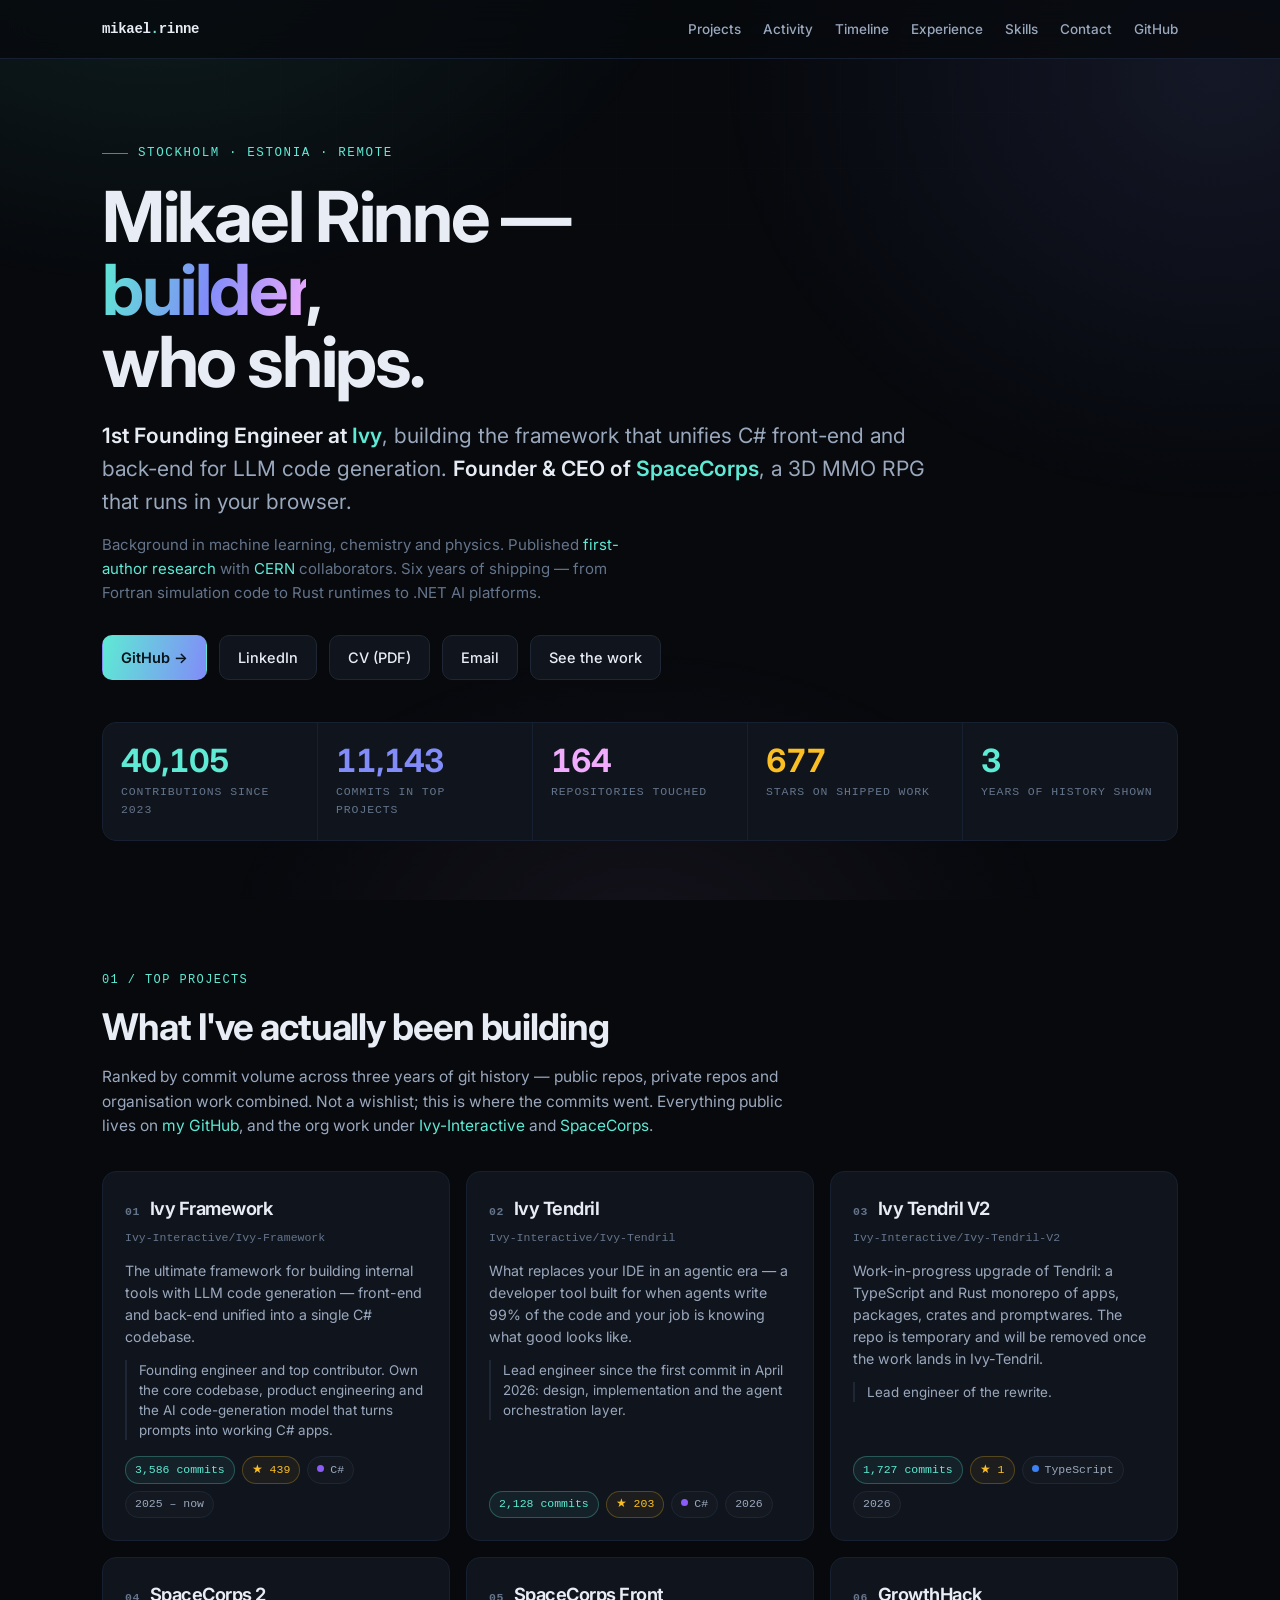
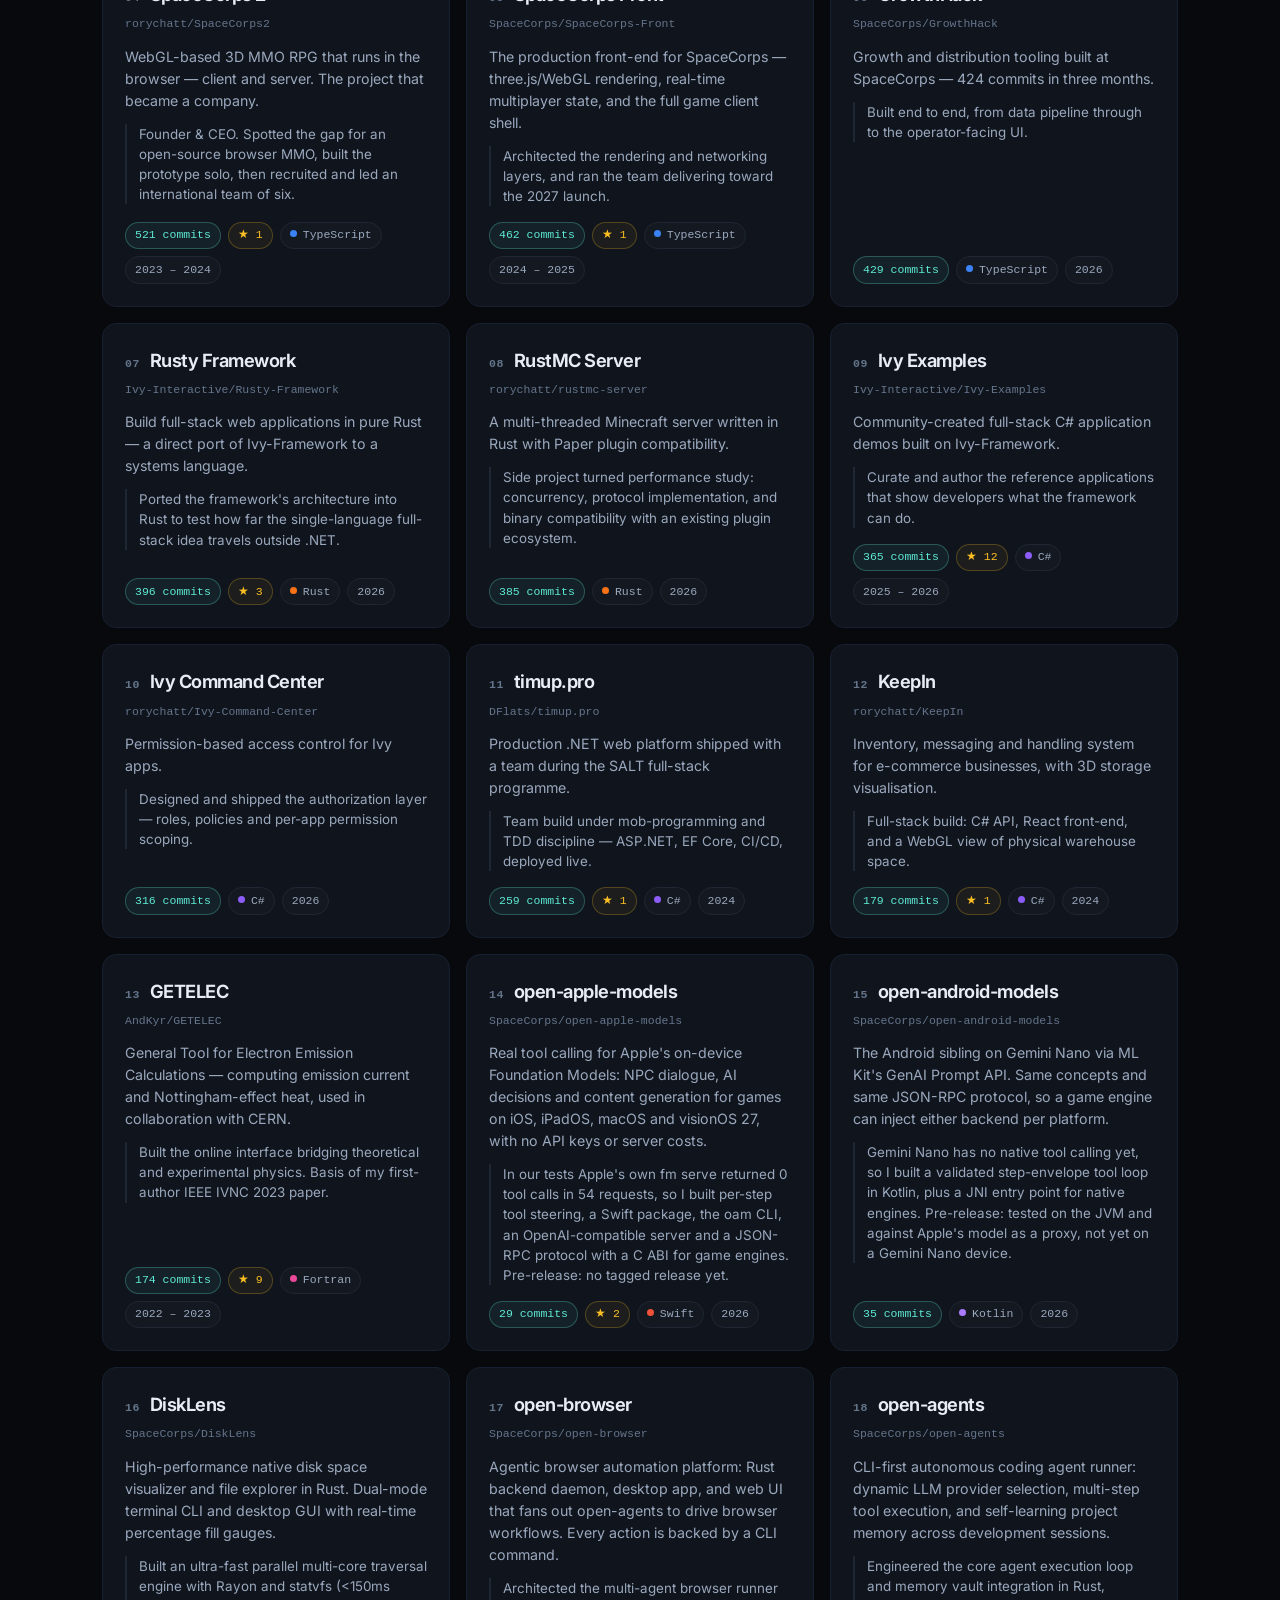
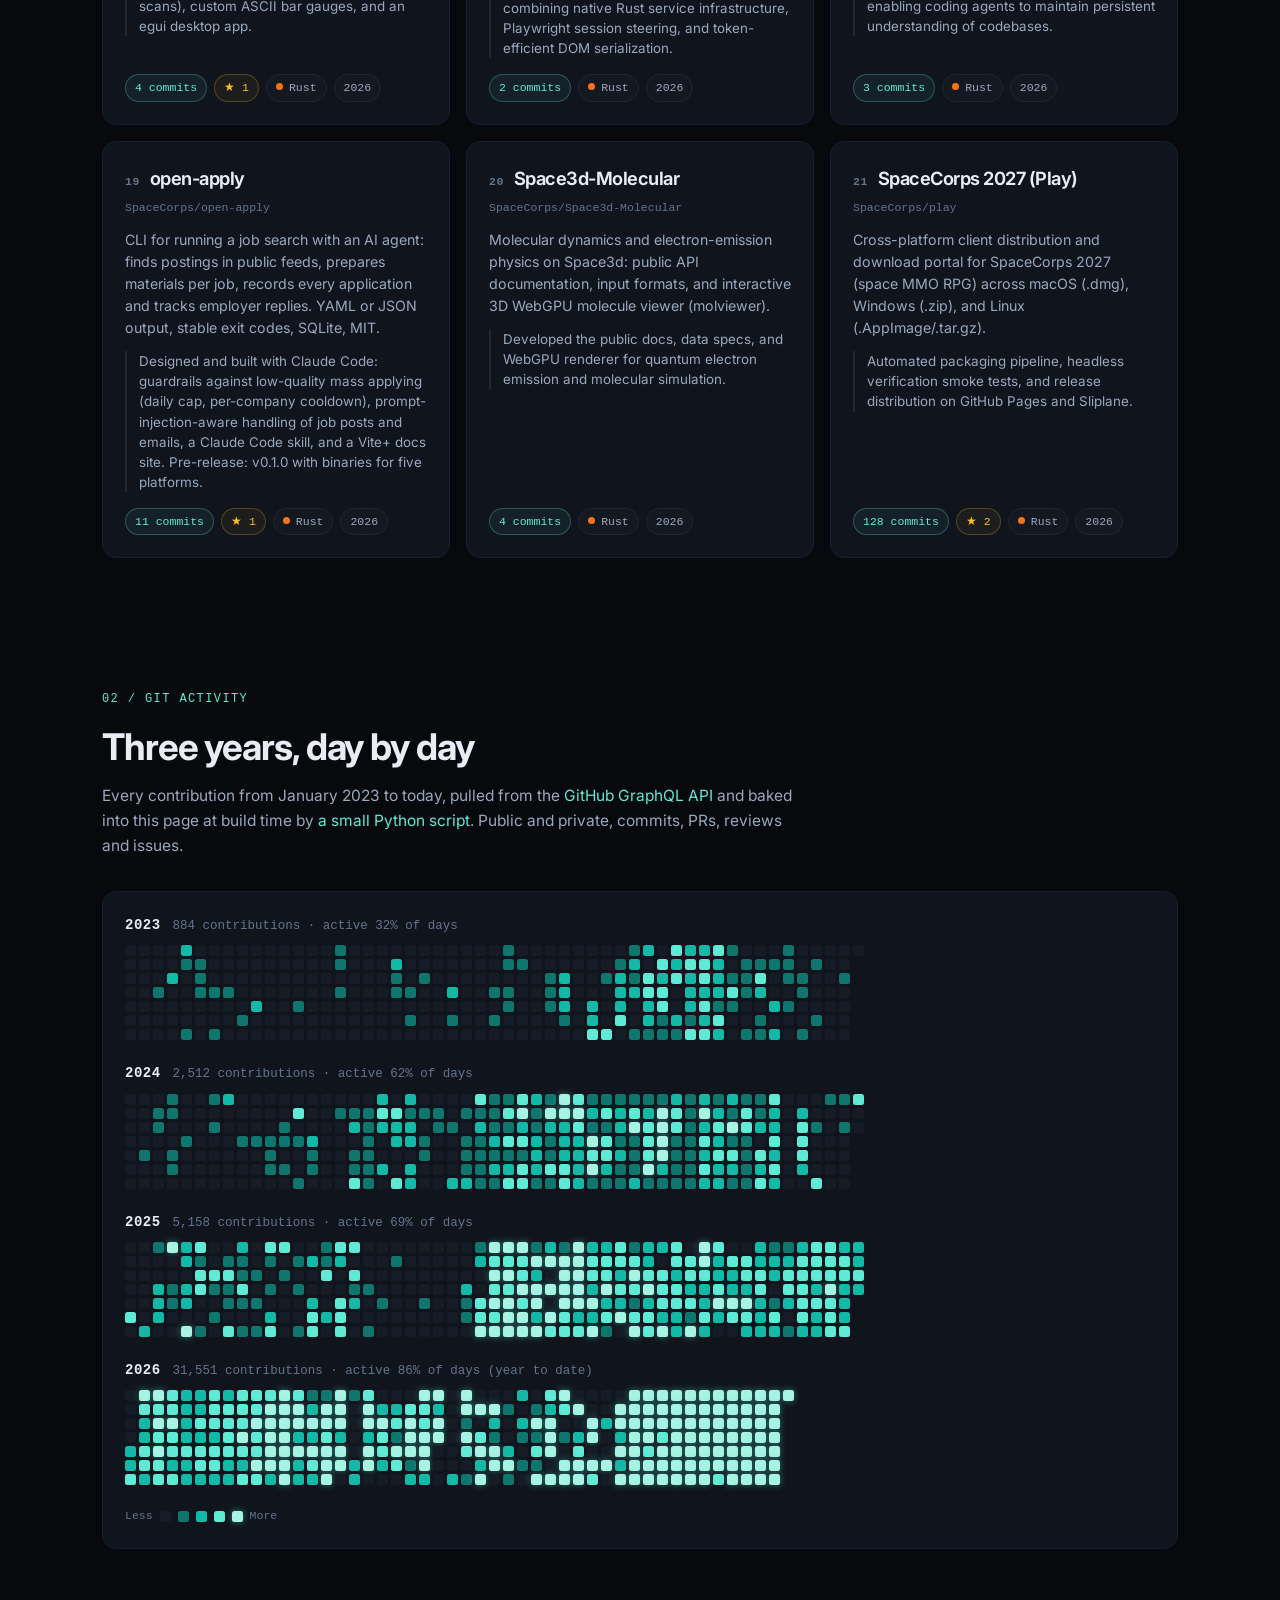
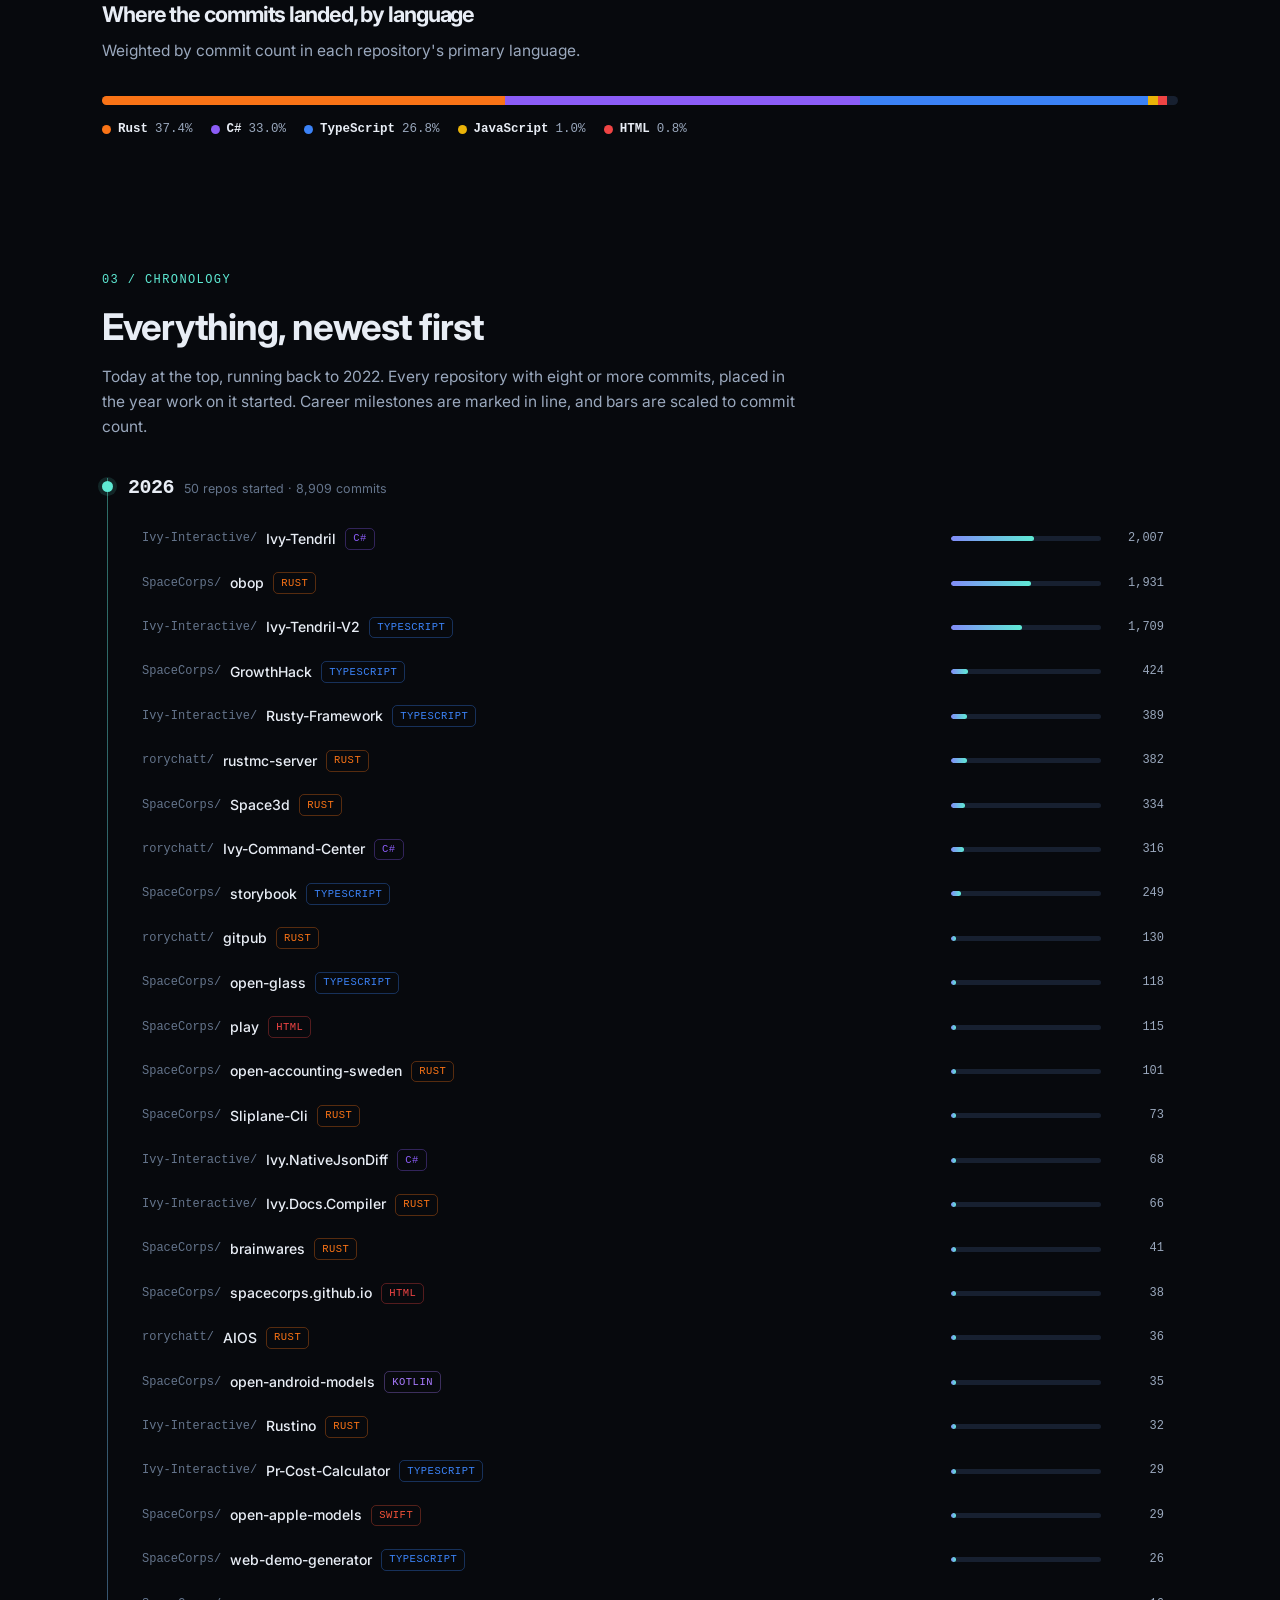
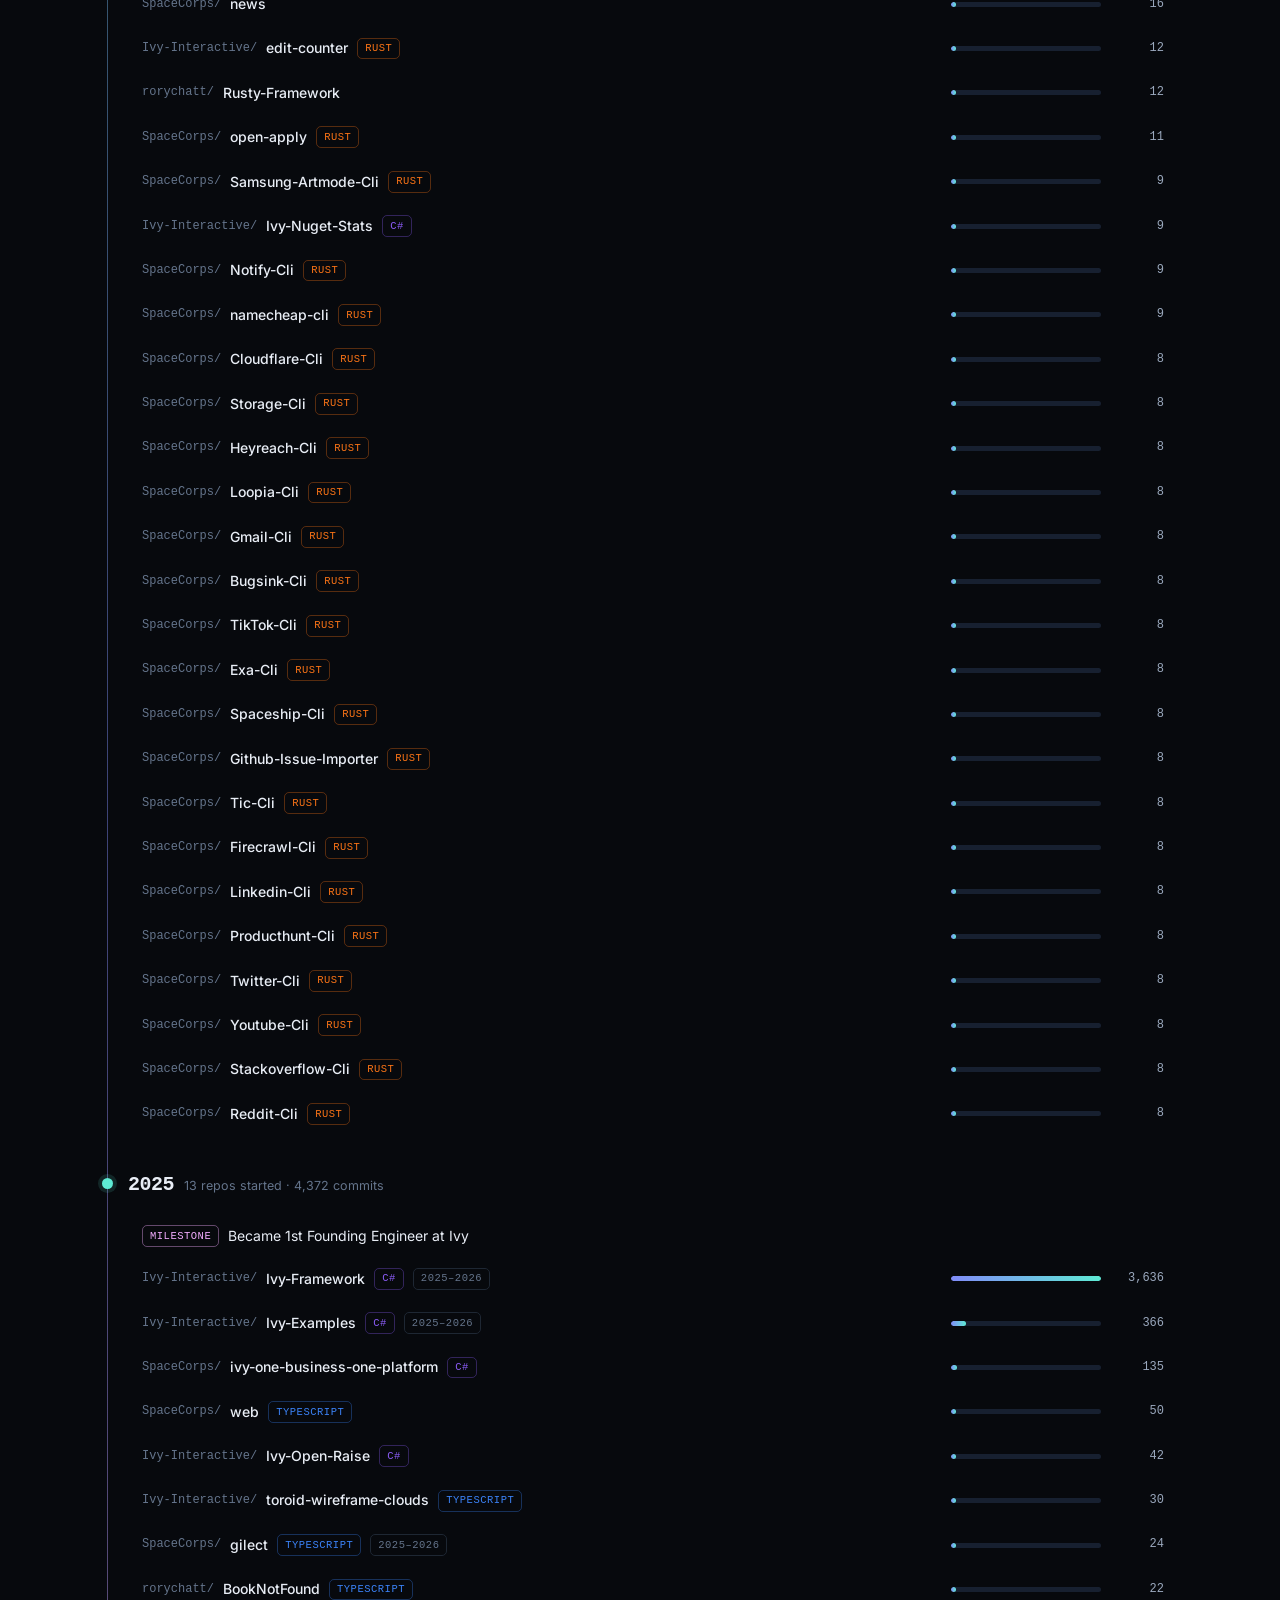
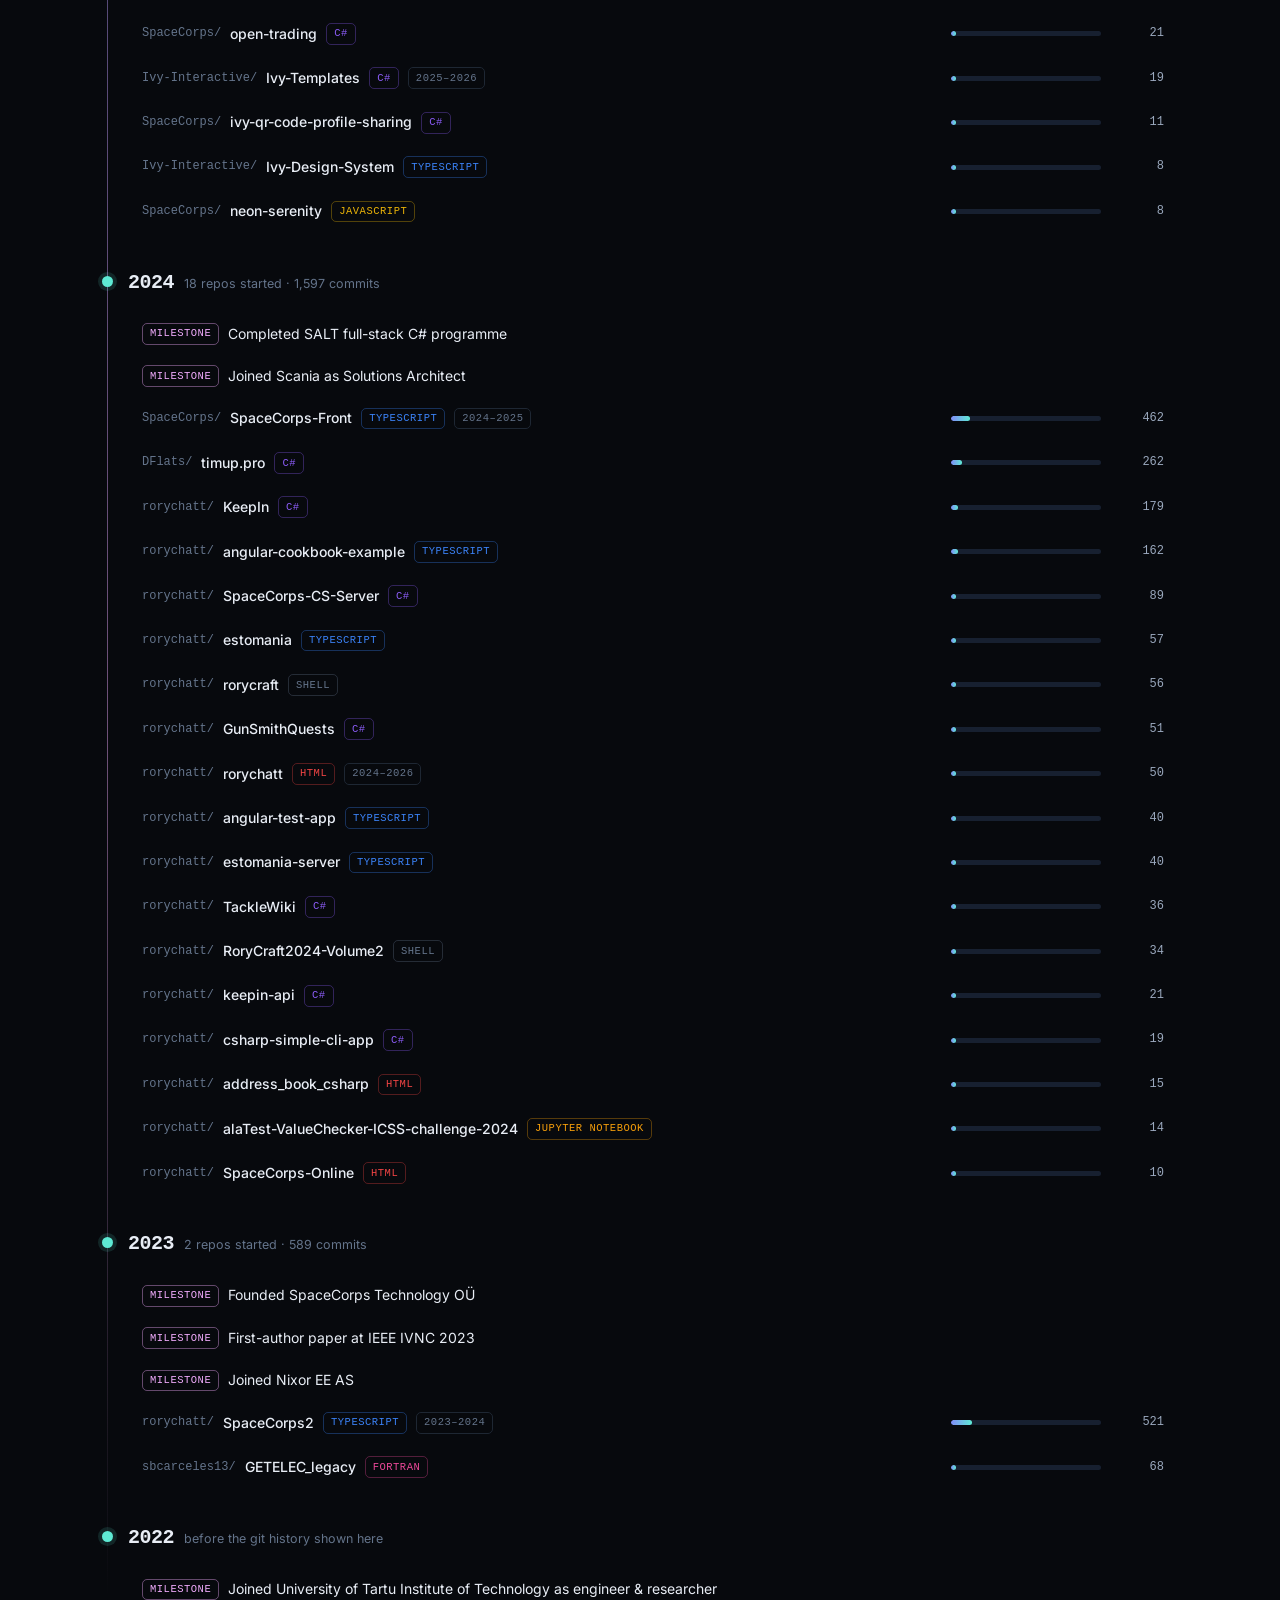
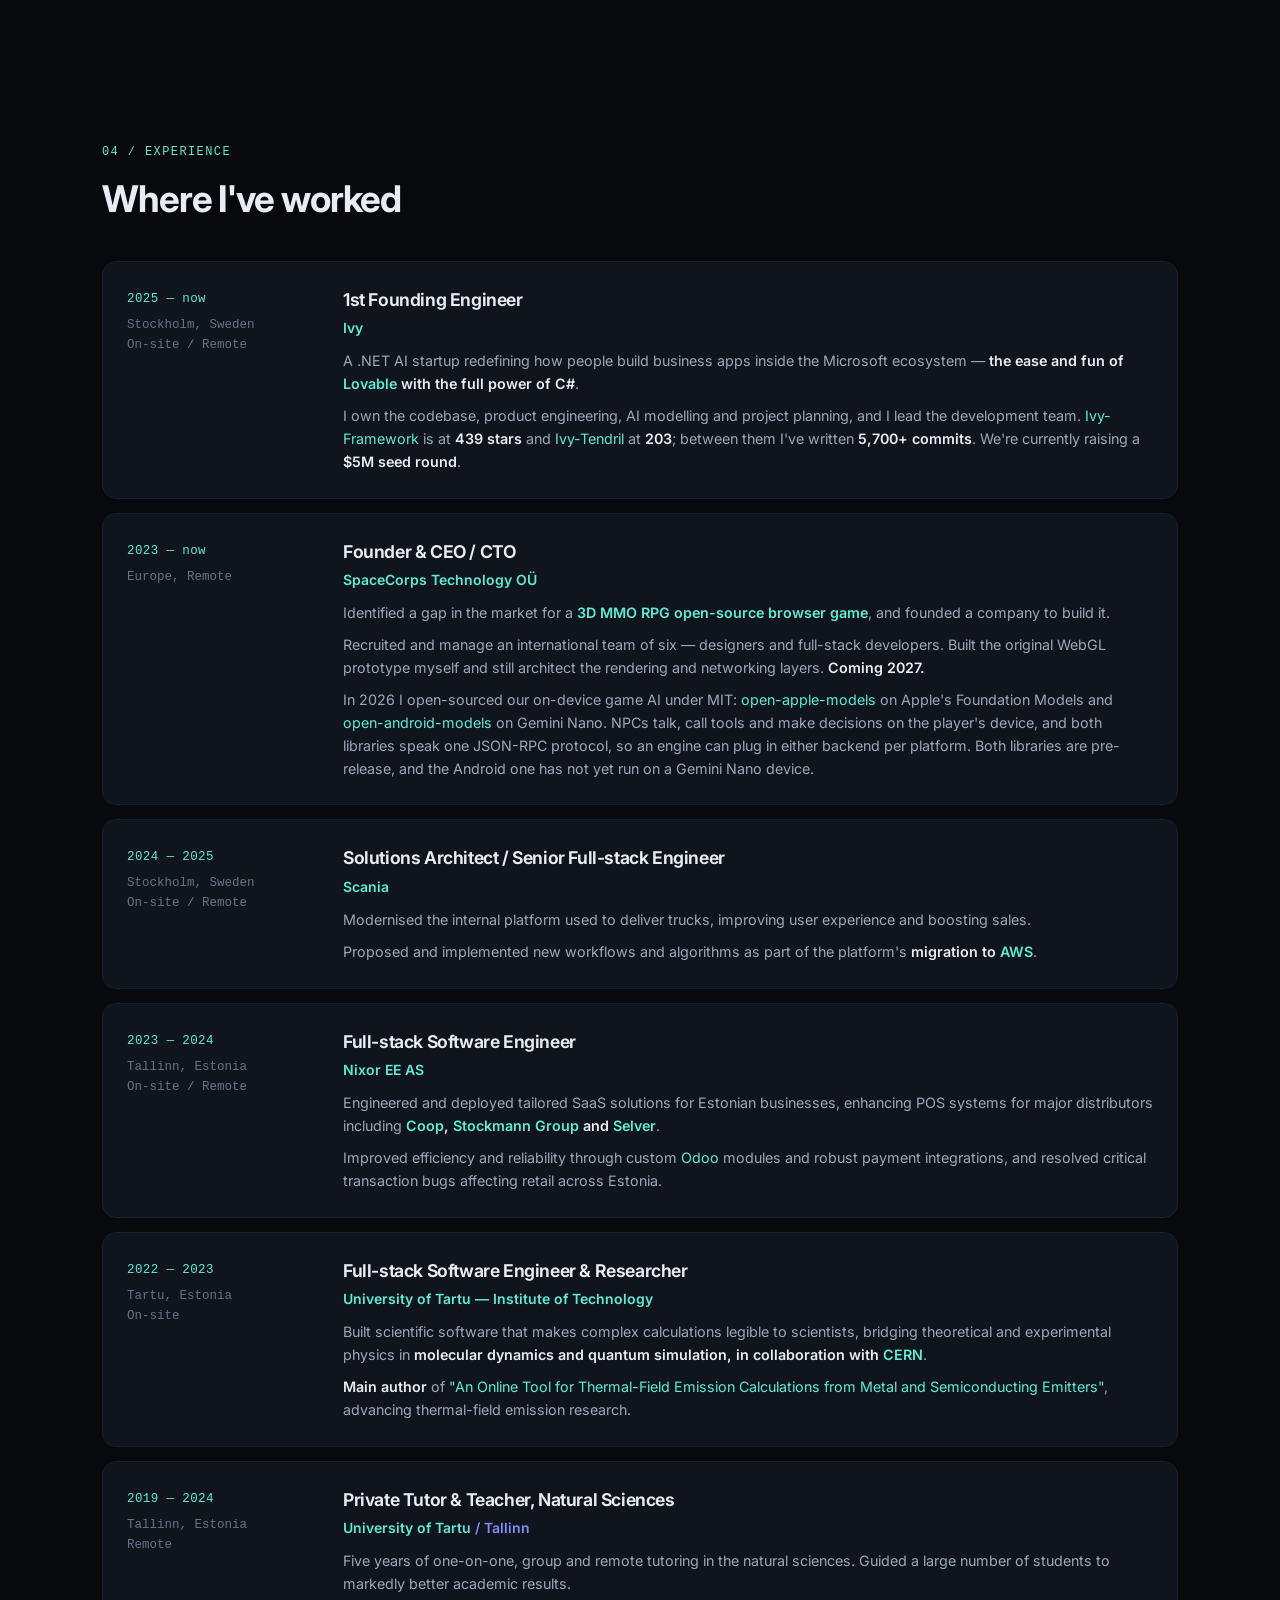
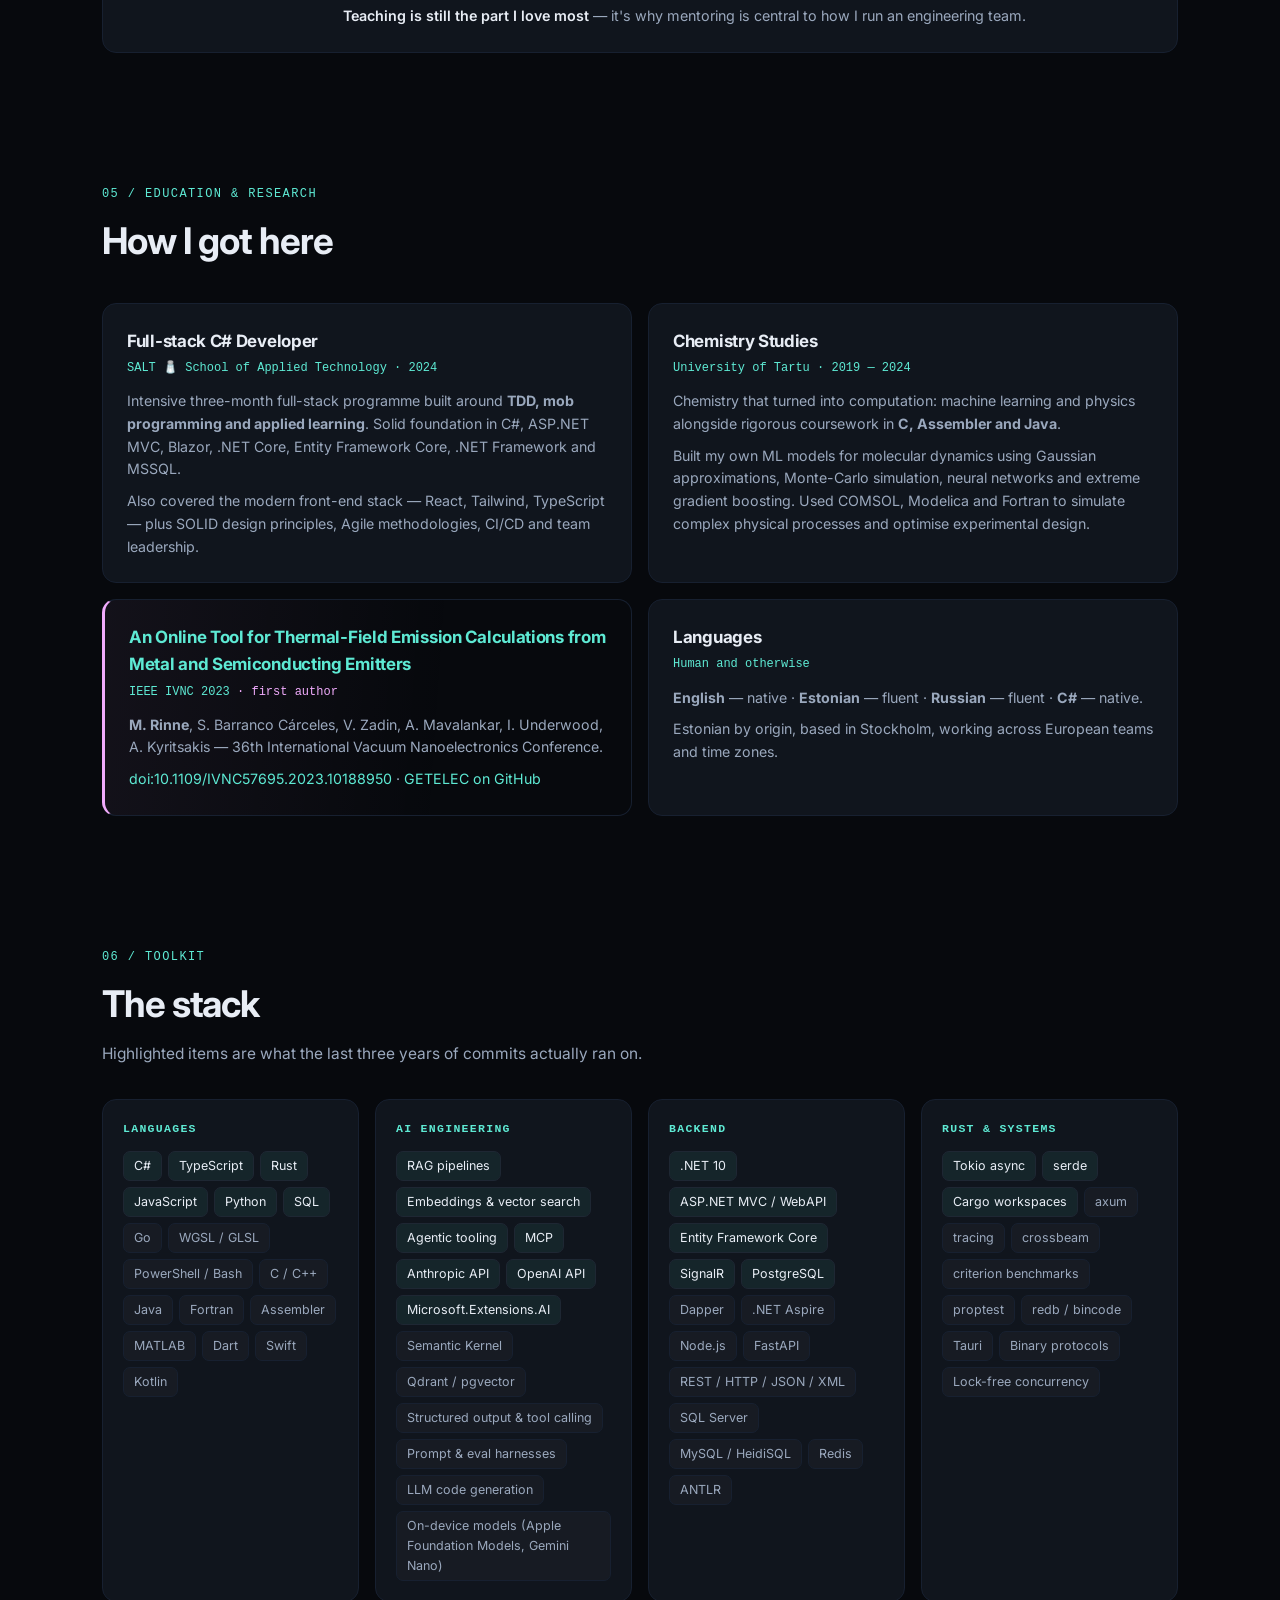
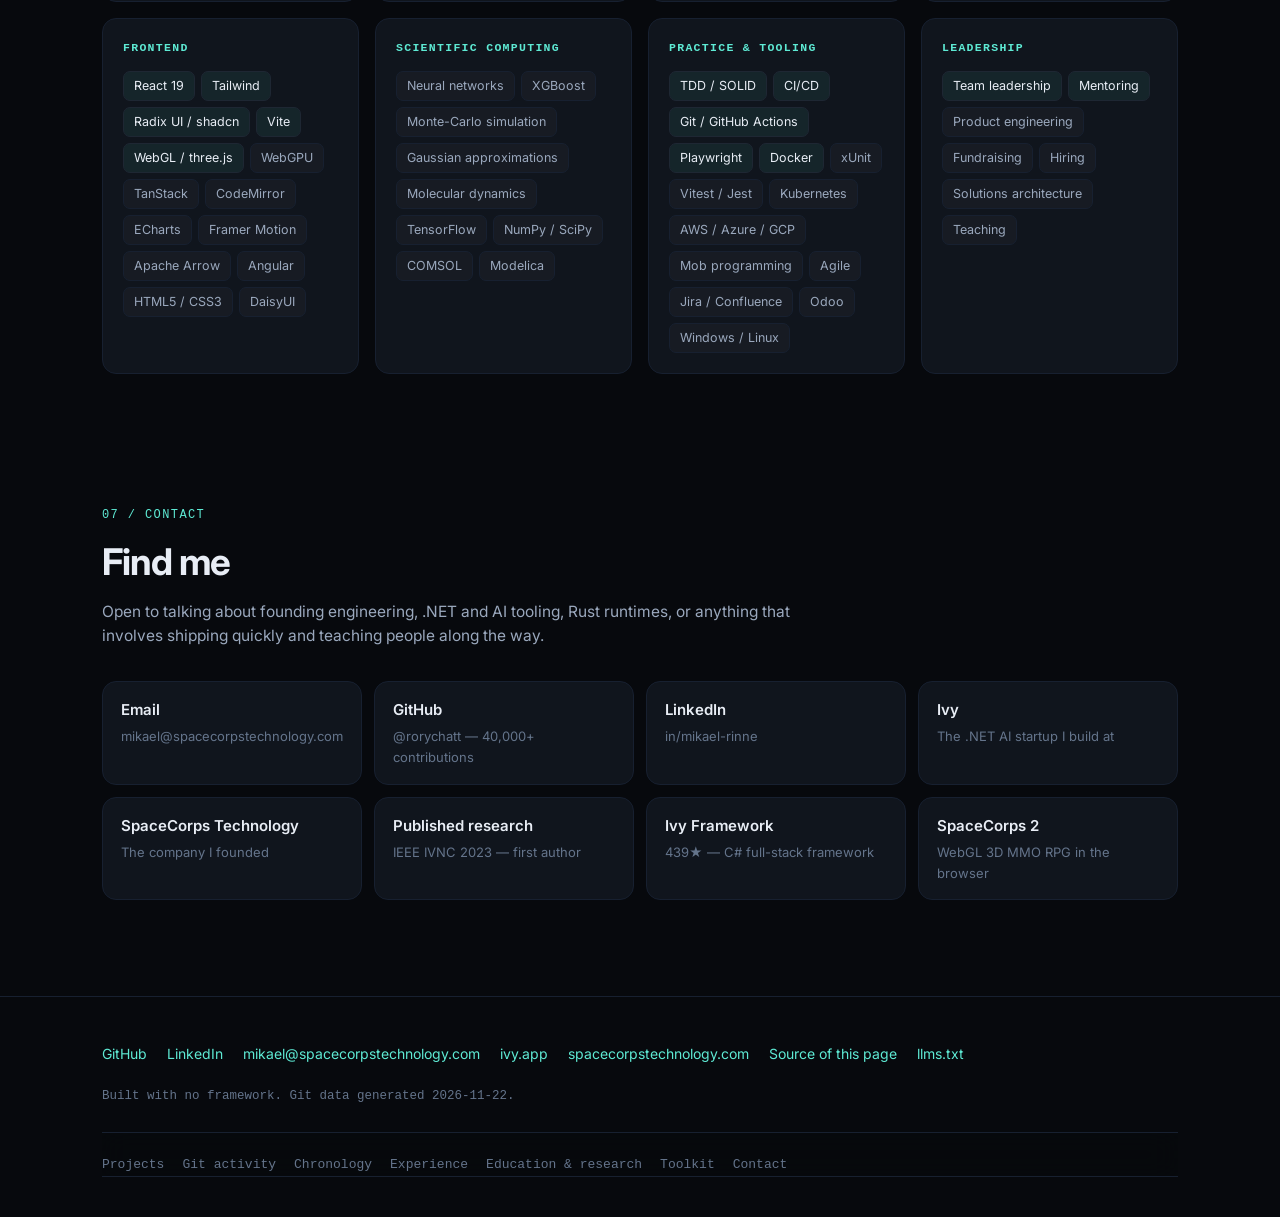
==== commit ec994d4c: "chore: refresh GitHub data (2026-11-22)" ====
--- a/index.html
+++ b/index.html
@@ -4,7 +4,7 @@
 <meta charset="utf-8">
 <meta name="viewport" content="width=device-width, initial-scale=1">
 <title>Mikael Rinne — Full-stack Software Engineer | C#/.NET, TypeScript, Rust</title>
-<meta name="description" content="Mikael Rinne is a full-stack software engineer in Stockholm: 1st Founding Engineer at Ivy, Founder &amp; CEO of SpaceCorps Technology. C#/.NET, TypeScript and Rust, with a research background in machine learning, chemistry and physics. 39,000+ GitHub contributions since 2023.">
+<meta name="description" content="Mikael Rinne is a full-stack software engineer in Stockholm: 1st Founding Engineer at Ivy, Founder &amp; CEO of SpaceCorps Technology. C#/.NET, TypeScript and Rust, with a research background in machine learning, chemistry and physics. 40,000+ GitHub contributions since 2023.">
 <meta name="author" content="Mikael Rinne">
 <meta name="robots" content="index, follow, max-image-preview:large, max-snippet:-1">
 <link rel="canonical" href="https://rorychatt.github.io/rorychatt/">
@@ -18,13 +18,13 @@
 <meta property="profile:last_name" content="Rinne">
 <meta property="profile:username" content="rorychatt">
 <meta property="og:title" content="Mikael Rinne — Full-stack Software Engineer">
-<meta property="og:description" content="1st Founding Engineer at Ivy. Founder &amp; CEO at SpaceCorps Technology. 39,000+ GitHub contributions across C#, TypeScript and Rust.">
+<meta property="og:description" content="1st Founding Engineer at Ivy. Founder &amp; CEO at SpaceCorps Technology. 40,000+ GitHub contributions across C#, TypeScript and Rust.">
 <meta property="og:url" content="https://rorychatt.github.io/rorychatt/">
 <meta property="og:image" content="https://avatars.githubusercontent.com/u/40919111?v=4">
 <meta property="og:image:alt" content="Mikael Rinne">
 <meta name="twitter:card" content="summary">
 <meta name="twitter:title" content="Mikael Rinne — Full-stack Software Engineer">
-<meta name="twitter:description" content="1st Founding Engineer at Ivy. Founder &amp; CEO at SpaceCorps Technology. 39,000+ GitHub contributions across C#, TypeScript and Rust.">
+<meta name="twitter:description" content="1st Founding Engineer at Ivy. Founder &amp; CEO at SpaceCorps Technology. 40,000+ GitHub contributions across C#, TypeScript and Rust.">
 <meta name="twitter:image" content="https://avatars.githubusercontent.com/u/40919111?v=4">
 
 <link rel="alternate" type="text/plain" href="llms.txt" title="Site summary for language models">
@@ -164,8 +164,8 @@
     </div>
     <div class="stats" id="stats">
       <!-- BEGIN stats -->
-      <div class="stat"><b data-to="39952">39,952</b><span>Contributions since 2023</span></div>
-      <div class="stat"><b data-to="11137">11,137</b><span>Commits in top projects</span></div>
+      <div class="stat"><b data-to="40105">40,105</b><span>Contributions since 2023</span></div>
+      <div class="stat"><b data-to="11143">11,143</b><span>Commits in top projects</span></div>
       <div class="stat"><b data-to="164">164</b><span>Repositories touched</span></div>
       <div class="stat"><b data-to="677">677</b><span>Stars on shipped work</span></div>
       <div class="stat"><b data-to="3">3</b><span>Years of history shown</span></div>
@@ -357,7 +357,7 @@
         <div class="slug">SpaceCorps/play</div>
         <p class="desc">Cross-platform client distribution and download portal for SpaceCorps 2027 (space MMO RPG) across macOS (.dmg), Windows (.zip), and Linux (.AppImage/.tar.gz).</p>
         <p class="role">Automated packaging pipeline, headless verification smoke tests, and release distribution on GitHub Pages and Sliplane.</p>
-        <div class="proj-meta"><span class="pill commits">122 commits</span><span class="pill star">★ 2</span><span class="pill lang" style="--d:#f97316">Rust</span><span class="pill">2026</span></div>
+        <div class="proj-meta"><span class="pill commits">128 commits</span><span class="pill star">★ 2</span><span class="pill lang" style="--d:#f97316">Rust</span><span class="pill">2026</span></div>
       </article>
       <!-- END projects -->
     </div>
@@ -414,7 +414,7 @@
     </div>
     <div class="tl" id="timeline-list">
       <!-- BEGIN timeline -->
-      <div class="tl-year">2026<small>50 repos started · 8,889 commits</small></div>
+      <div class="tl-year">2026<small>50 repos started · 8,909 commits</small></div>
       <div class="tl-items">
         <div class="tl-row"><div class="tl-name"><span class="org">Ivy-Interactive/</span><a href="https://github.com/Ivy-Interactive/Ivy-Tendril" target="_blank" rel="noopener">Ivy-Tendril</a><span class="tl-tag" style="border-color:#8b5cf655;color:#8b5cf6">C#</span></div><div class="tl-right"><span class="tl-bar"><i style="width:55.1980198019802%"></i></span><span class="tl-n">2,007</span></div></div>
         <div class="tl-row"><div class="tl-name"><span class="org">SpaceCorps/</span><a href="https://github.com/SpaceCorps/obop" target="_blank" rel="noopener">obop</a><span class="tl-tag" style="border-color:#f9731655;color:#f97316">Rust</span></div><div class="tl-right"><span class="tl-bar"><i style="width:53.107810781078115%"></i></span><span class="tl-n">1,931</span></div></div>
@@ -422,20 +422,20 @@
         <div class="tl-row"><div class="tl-name"><span class="org">SpaceCorps/</span><a href="https://github.com/SpaceCorps/GrowthHack" target="_blank" rel="noopener">GrowthHack</a><span class="tl-tag" style="border-color:#3b82f655;color:#3b82f6">TypeScript</span></div><div class="tl-right"><span class="tl-bar"><i style="width:11.66116611661166%"></i></span><span class="tl-n">424</span></div></div>
         <div class="tl-row"><div class="tl-name"><span class="org">Ivy-Interactive/</span><a href="https://github.com/Ivy-Interactive/Rusty-Framework" target="_blank" rel="noopener">Rusty-Framework</a><span class="tl-tag" style="border-color:#3b82f655;color:#3b82f6">TypeScript</span></div><div class="tl-right"><span class="tl-bar"><i style="width:10.6985698569857%"></i></span><span class="tl-n">389</span></div></div>
         <div class="tl-row"><div class="tl-name"><span class="org">rorychatt/</span><a href="https://github.com/rorychatt/rustmc-server" target="_blank" rel="noopener">rustmc-server</a><span class="tl-tag" style="border-color:#f9731655;color:#f97316">Rust</span></div><div class="tl-right"><span class="tl-bar"><i style="width:10.506050605060507%"></i></span><span class="tl-n">382</span></div></div>
-        <div class="tl-row"><div class="tl-name"><span class="org">SpaceCorps/</span><a href="https://github.com/SpaceCorps/Space3d" target="_blank" rel="noopener">Space3d</a><span class="tl-tag" style="border-color:#f9731655;color:#f97316">Rust</span></div><div class="tl-right"><span class="tl-bar"><i style="width:8.883388338833884%"></i></span><span class="tl-n">323</span></div></div>
+        <div class="tl-row"><div class="tl-name"><span class="org">SpaceCorps/</span><a href="https://github.com/SpaceCorps/Space3d" target="_blank" rel="noopener">Space3d</a><span class="tl-tag" style="border-color:#f9731655;color:#f97316">Rust</span></div><div class="tl-right"><span class="tl-bar"><i style="width:9.185918591859187%"></i></span><span class="tl-n">334</span></div></div>
         <div class="tl-row"><div class="tl-name"><span class="org">rorychatt/</span><a href="https://github.com/rorychatt/Ivy-Command-Center" target="_blank" rel="noopener">Ivy-Command-Center</a><span class="tl-tag" style="border-color:#8b5cf655;color:#8b5cf6">C#</span></div><div class="tl-right"><span class="tl-bar"><i style="width:8.690869086908691%"></i></span><span class="tl-n">316</span></div></div>
         <div class="tl-row"><div class="tl-name"><span class="org">SpaceCorps/</span><a href="https://github.com/SpaceCorps/storybook" target="_blank" rel="noopener">storybook</a><span class="tl-tag" style="border-color:#3b82f655;color:#3b82f6">TypeScript</span></div><div class="tl-right"><span class="tl-bar"><i style="width:6.8481848184818475%"></i></span><span class="tl-n">249</span></div></div>
         <div class="tl-row"><div class="tl-name"><span class="org">rorychatt/</span><a href="https://github.com/rorychatt/gitpub" target="_blank" rel="noopener">gitpub</a><span class="tl-tag" style="border-color:#f9731655;color:#f97316">Rust</span></div><div class="tl-right"><span class="tl-bar"><i style="width:3.575357535753575%"></i></span><span class="tl-n">130</span></div></div>
         <div class="tl-row"><div class="tl-name"><span class="org">SpaceCorps/</span><a href="https://github.com/SpaceCorps/open-glass" target="_blank" rel="noopener">open-glass</a><span class="tl-tag" style="border-color:#3b82f655;color:#3b82f6">TypeScript</span></div><div class="tl-right"><span class="tl-bar"><i style="width:3.2453245324532456%"></i></span><span class="tl-n">118</span></div></div>
-        <div class="tl-row"><div class="tl-name"><span class="org">SpaceCorps/</span><a href="https://github.com/SpaceCorps/play" target="_blank" rel="noopener">play</a><span class="tl-tag" style="border-color:#ef444455;color:#ef4444">HTML</span></div><div class="tl-right"><span class="tl-bar"><i style="width:3%"></i></span><span class="tl-n">109</span></div></div>
+        <div class="tl-row"><div class="tl-name"><span class="org">SpaceCorps/</span><a href="https://github.com/SpaceCorps/play" target="_blank" rel="noopener">play</a><span class="tl-tag" style="border-color:#ef444455;color:#ef4444">HTML</span></div><div class="tl-right"><span class="tl-bar"><i style="width:3.162816281628163%"></i></span><span class="tl-n">115</span></div></div>
         <div class="tl-row"><div class="tl-name"><span class="org">SpaceCorps/</span><a href="https://github.com/SpaceCorps/open-accounting-sweden" target="_blank" rel="noopener">open-accounting-sweden</a><span class="tl-tag" style="border-color:#f9731655;color:#f97316">Rust</span></div><div class="tl-right"><span class="tl-bar"><i style="width:3%"></i></span><span class="tl-n">101</span></div></div>
         <div class="tl-row"><div class="tl-name"><span class="org">SpaceCorps/</span><a href="https://github.com/SpaceCorps/Sliplane-Cli" target="_blank" rel="noopener">Sliplane-Cli</a><span class="tl-tag" style="border-color:#f9731655;color:#f97316">Rust</span></div><div class="tl-right"><span class="tl-bar"><i style="width:3%"></i></span><span class="tl-n">73</span></div></div>
         <div class="tl-row"><div class="tl-name"><span class="org">Ivy-Interactive/</span><a href="https://github.com/Ivy-Interactive/Ivy.NativeJsonDiff" target="_blank" rel="noopener">Ivy.NativeJsonDiff</a><span class="tl-tag" style="border-color:#8b5cf655;color:#8b5cf6">C#</span></div><div class="tl-right"><span class="tl-bar"><i style="width:3%"></i></span><span class="tl-n">68</span></div></div>
         <div class="tl-row"><div class="tl-name"><span class="org">Ivy-Interactive/</span><a href="https://github.com/Ivy-Interactive/Ivy.Docs.Compiler" target="_blank" rel="noopener">Ivy.Docs.Compiler</a><span class="tl-tag" style="border-color:#f9731655;color:#f97316">Rust</span></div><div class="tl-right"><span class="tl-bar"><i style="width:3%"></i></span><span class="tl-n">66</span></div></div>
         <div class="tl-row"><div class="tl-name"><span class="org">SpaceCorps/</span><a href="https://github.com/SpaceCorps/brainwares" target="_blank" rel="noopener">brainwares</a><span class="tl-tag" style="border-color:#f9731655;color:#f97316">Rust</span></div><div class="tl-right"><span class="tl-bar"><i style="width:3%"></i></span><span class="tl-n">41</span></div></div>
+        <div class="tl-row"><div class="tl-name"><span class="org">SpaceCorps/</span><a href="https://github.com/SpaceCorps/spacecorps.github.io" target="_blank" rel="noopener">spacecorps.github.io</a><span class="tl-tag" style="border-color:#ef444455;color:#ef4444">HTML</span></div><div class="tl-right"><span class="tl-bar"><i style="width:3%"></i></span><span class="tl-n">38</span></div></div>
         <div class="tl-row"><div class="tl-name"><span class="org">rorychatt/</span><a href="https://github.com/rorychatt/AIOS" target="_blank" rel="noopener">AIOS</a><span class="tl-tag" style="border-color:#f9731655;color:#f97316">Rust</span></div><div class="tl-right"><span class="tl-bar"><i style="width:3%"></i></span><span class="tl-n">36</span></div></div>
         <div class="tl-row"><div class="tl-name"><span class="org">SpaceCorps/</span><a href="https://github.com/SpaceCorps/open-android-models" target="_blank" rel="noopener">open-android-models</a><span class="tl-tag" style="border-color:#a97bff55;color:#a97bff">Kotlin</span></div><div class="tl-right"><span class="tl-bar"><i style="width:3%"></i></span><span class="tl-n">35</span></div></div>
-        <div class="tl-row"><div class="tl-name"><span class="org">SpaceCorps/</span><a href="https://github.com/SpaceCorps/spacecorps.github.io" target="_blank" rel="noopener">spacecorps.github.io</a><span class="tl-tag" style="border-color:#ef444455;color:#ef4444">HTML</span></div><div class="tl-right"><span class="tl-bar"><i style="width:3%"></i></span><span class="tl-n">35</span></div></div>
         <div class="tl-row"><div class="tl-name"><span class="org">Ivy-Interactive/</span><a href="https://github.com/Ivy-Interactive/Rustino" target="_blank" rel="noopener">Rustino</a><span class="tl-tag" style="border-color:#f9731655;color:#f97316">Rust</span></div><div class="tl-right"><span class="tl-bar"><i style="width:3%"></i></span><span class="tl-n">32</span></div></div>
         <div class="tl-row"><div class="tl-name"><span class="org">Ivy-Interactive/</span><a href="https://github.com/Ivy-Interactive/Pr-Cost-Calculator" target="_blank" rel="noopener">Pr-Cost-Calculator</a><span class="tl-tag" style="border-color:#3b82f655;color:#3b82f6">TypeScript</span></div><div class="tl-right"><span class="tl-bar"><i style="width:3%"></i></span><span class="tl-n">29</span></div></div>
         <div class="tl-row"><div class="tl-name"><span class="org">SpaceCorps/</span><a href="https://github.com/SpaceCorps/open-apple-models" target="_blank" rel="noopener">open-apple-models</a><span class="tl-tag" style="border-color:#f0513855;color:#f05138">Swift</span></div><div class="tl-right"><span class="tl-bar"><i style="width:3%"></i></span><span class="tl-n">29</span></div></div>
@@ -832,7 +832,7 @@
         <b>Email</b><span>mikael@spacecorpstechnology.com</span>
       </a>
       <a class="linkcard" href="https://github.com/rorychatt" target="_blank" rel="noopener me">
-        <b>GitHub</b><span>@rorychatt — 39,000+ contributions</span>
+        <b>GitHub</b><span>@rorychatt — 40,000+ contributions</span>
       </a>
       <a class="linkcard" href="https://www.linkedin.com/in/mikael-rinne/" target="_blank" rel="noopener me">
         <b>LinkedIn</b><span>in/mikael-rinne</span>
@@ -884,7 +884,7 @@
   </div>
 </footer>
 
-<script src="assets/data.js?v=650890e0e2"></script>
+<script src="assets/data.js?v=6966bbaa08"></script>
 <script src="assets/app.js?v=792943f432"></script>
 </body>
 </html>
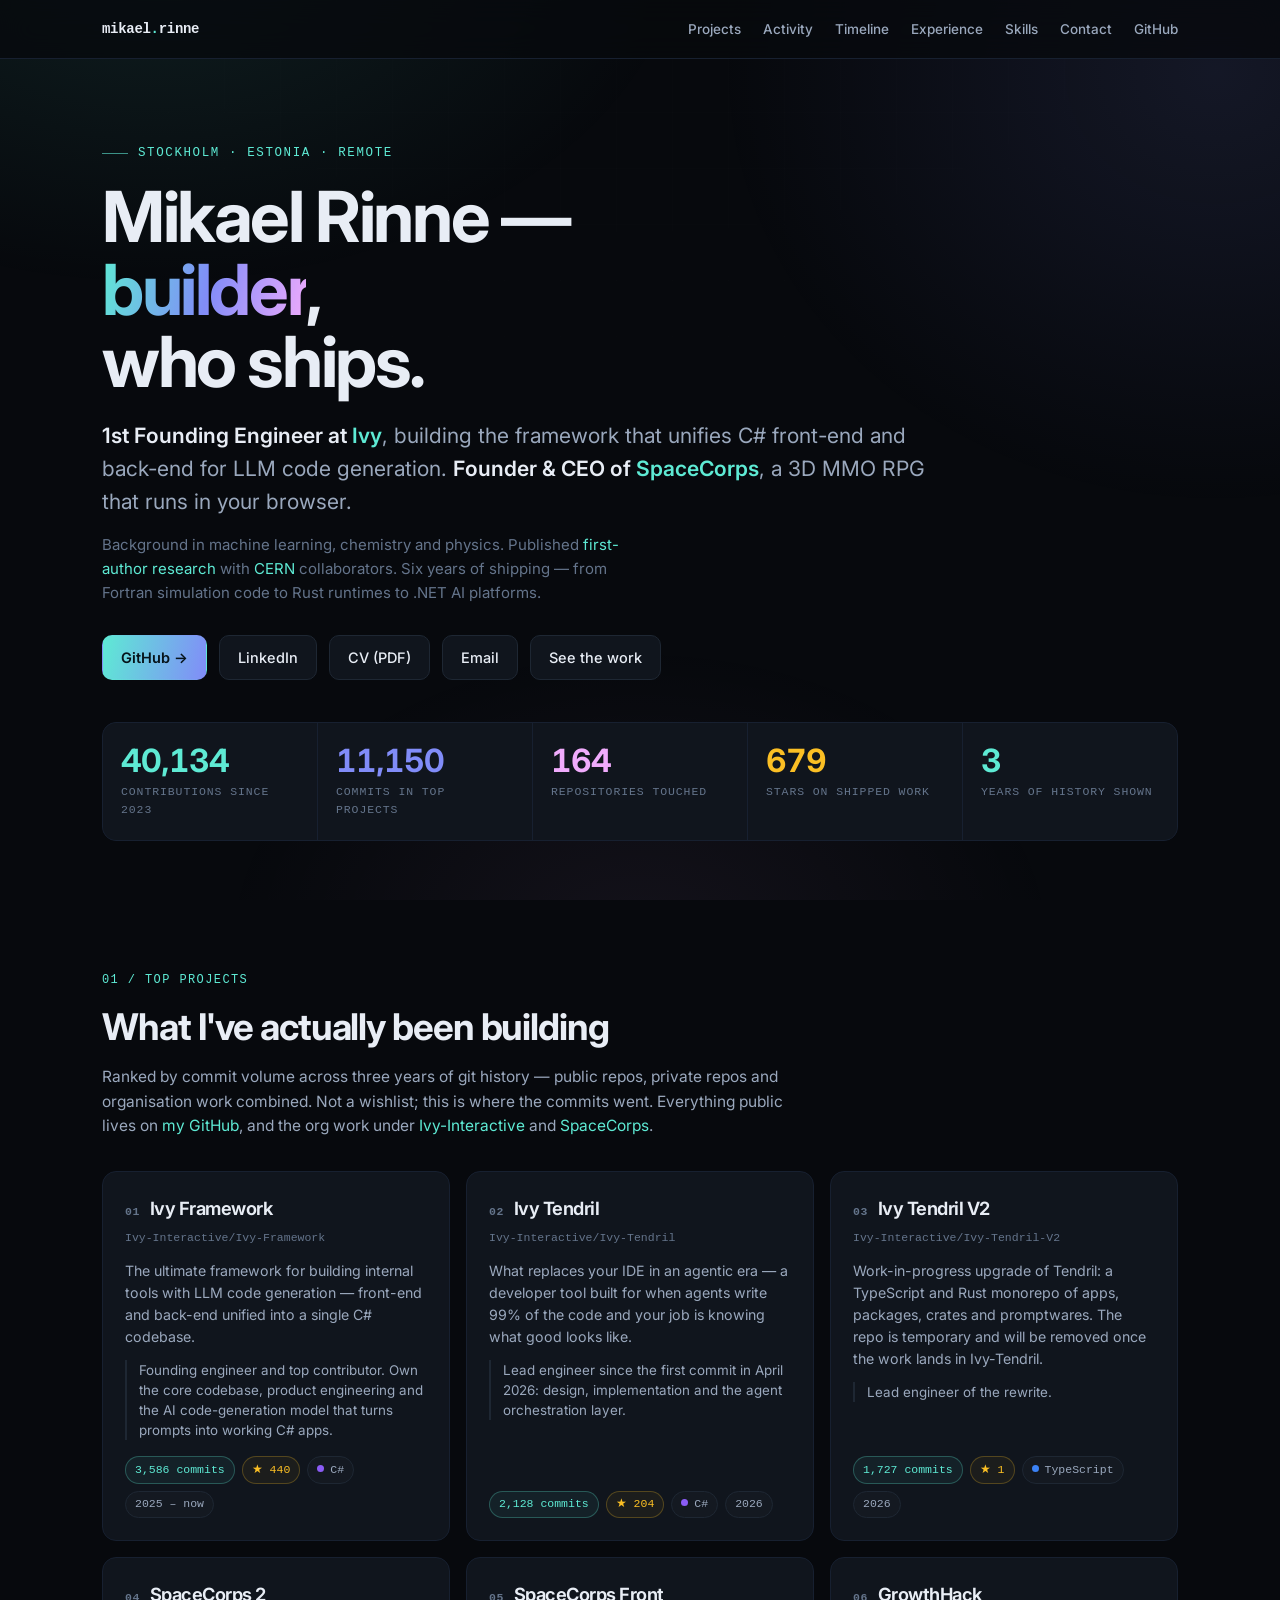
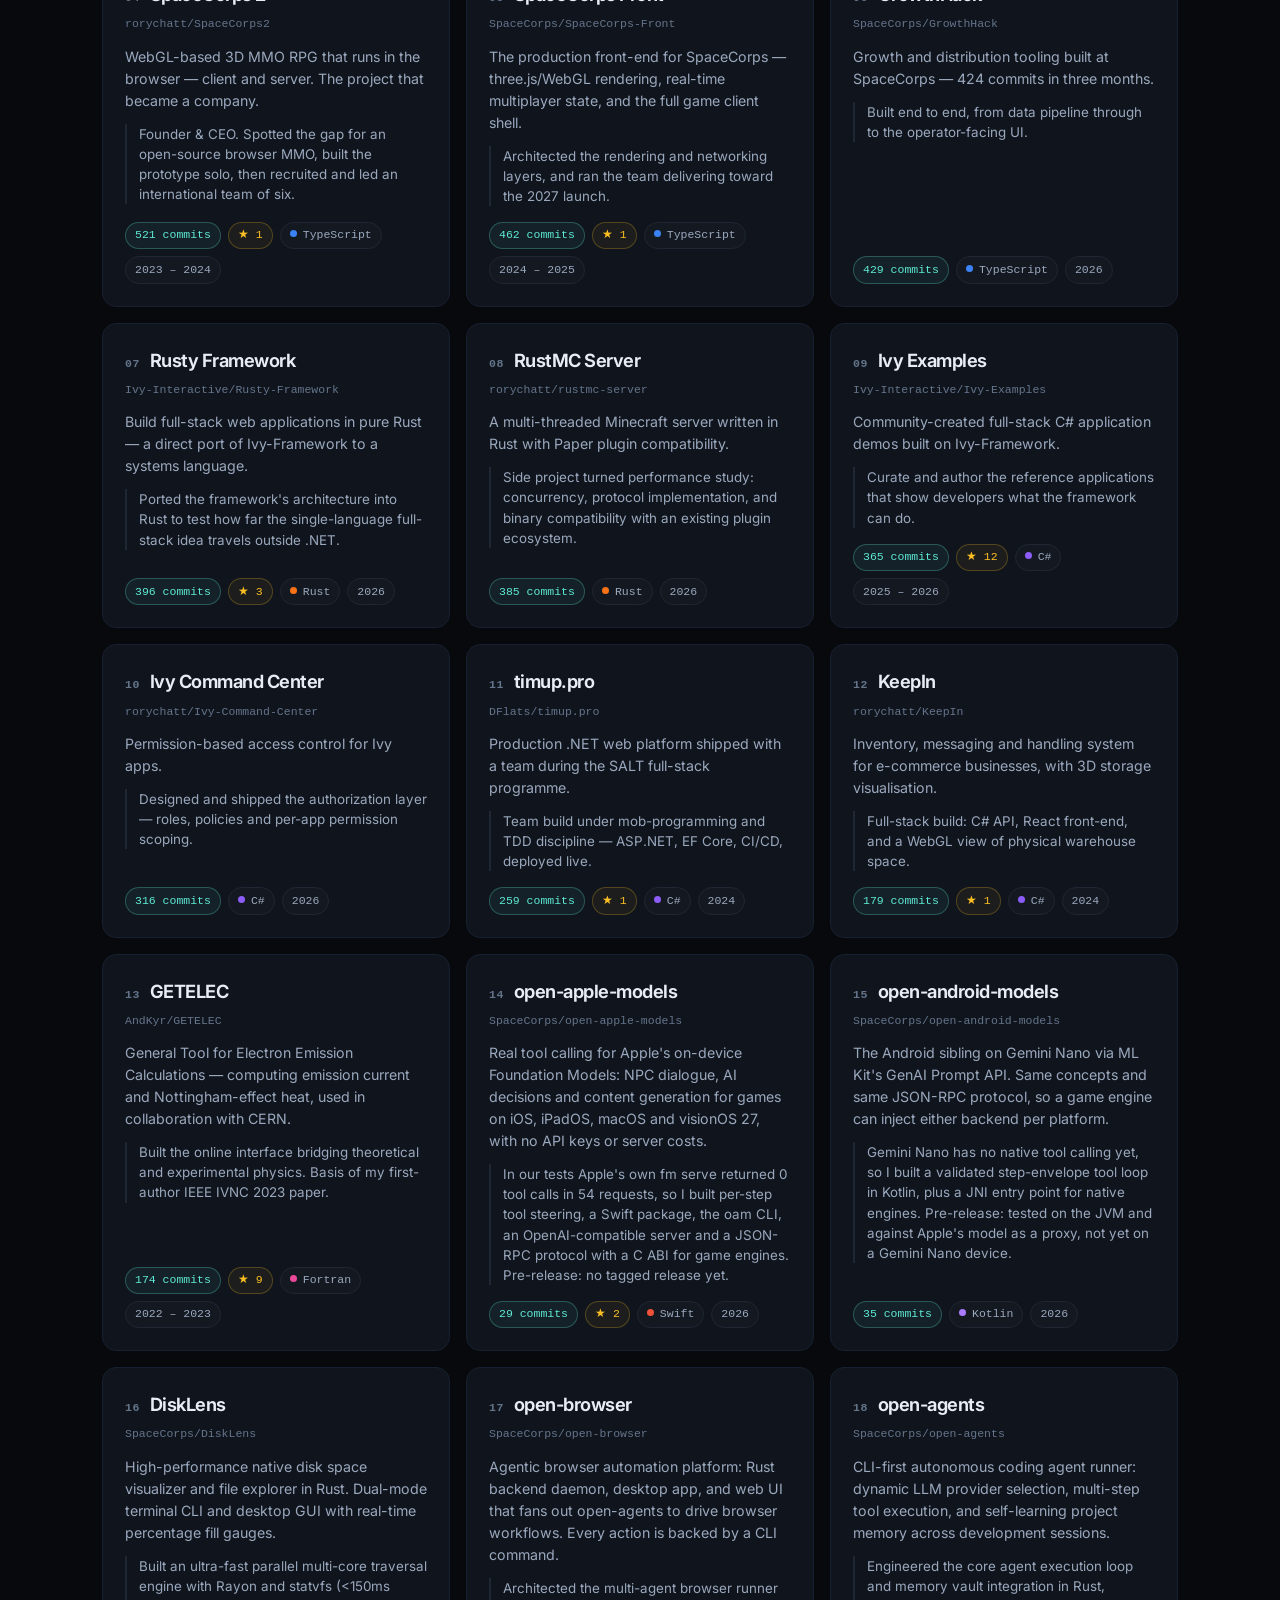
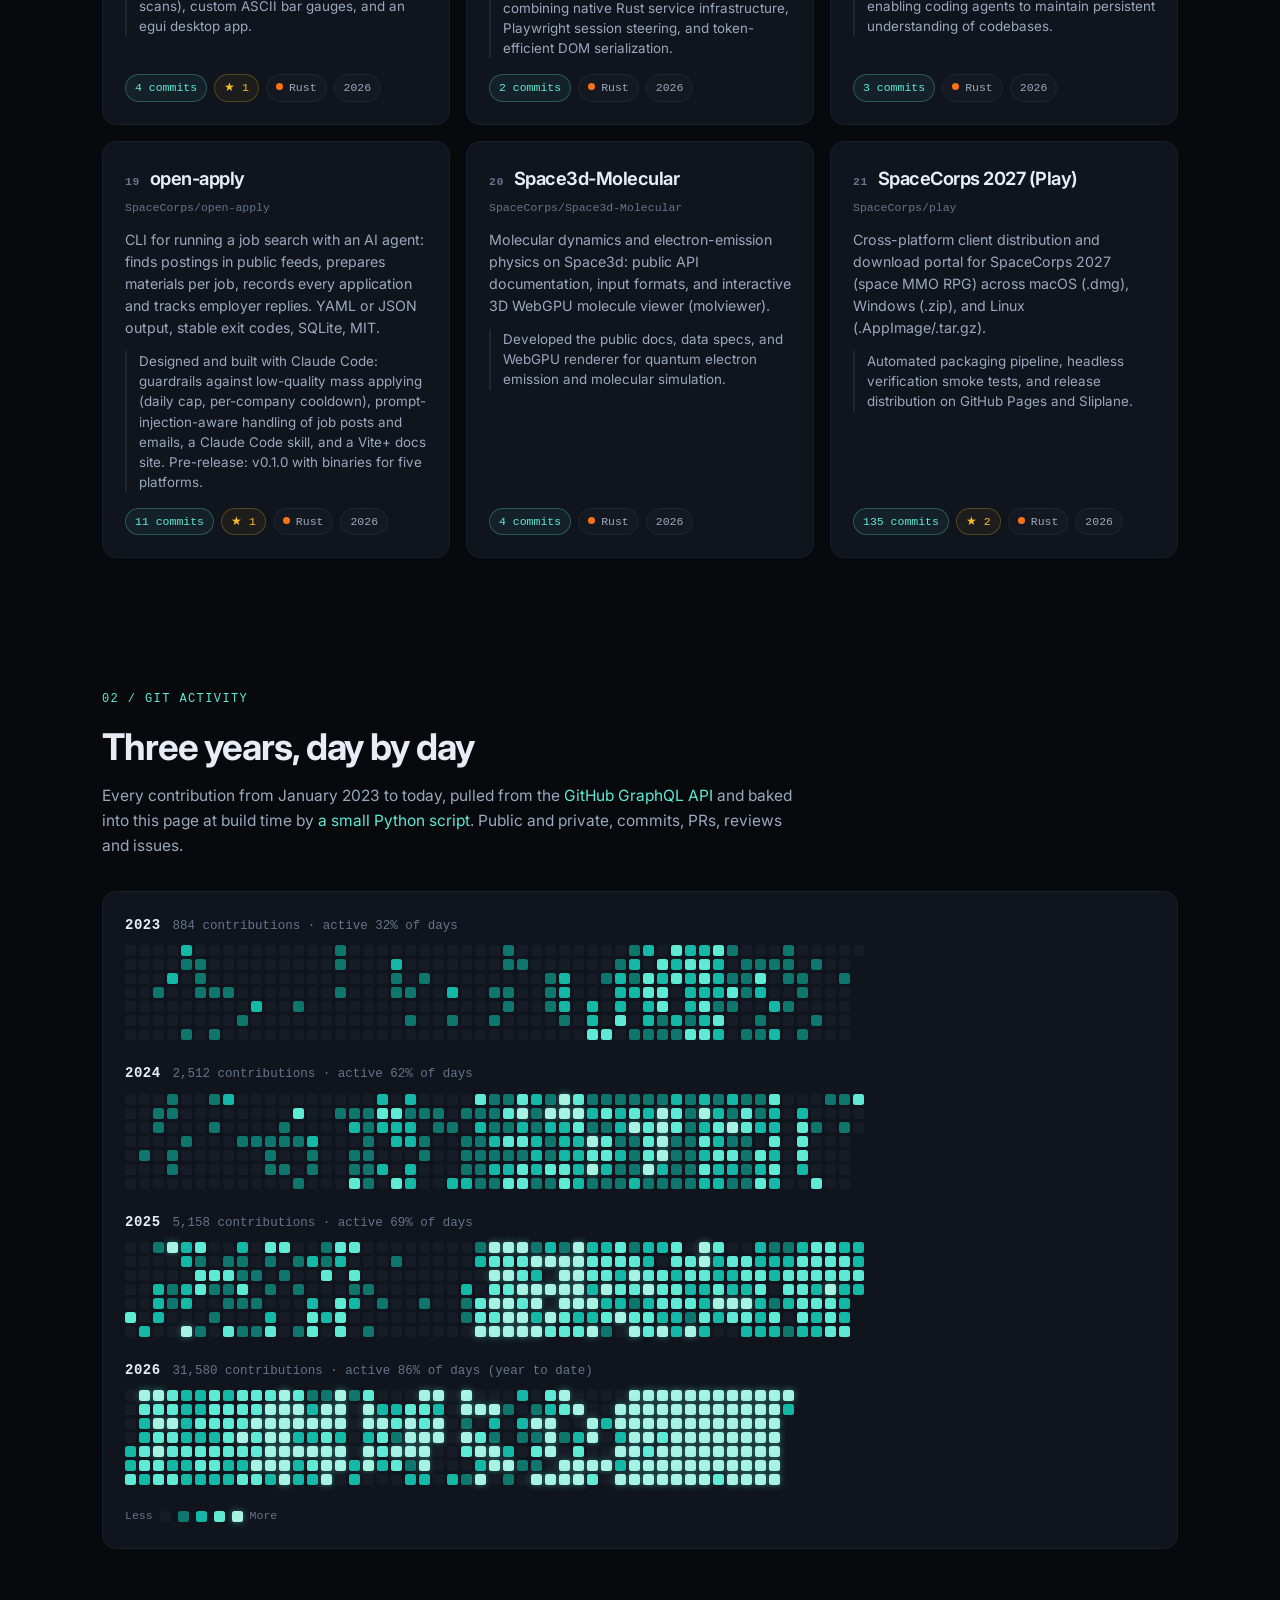
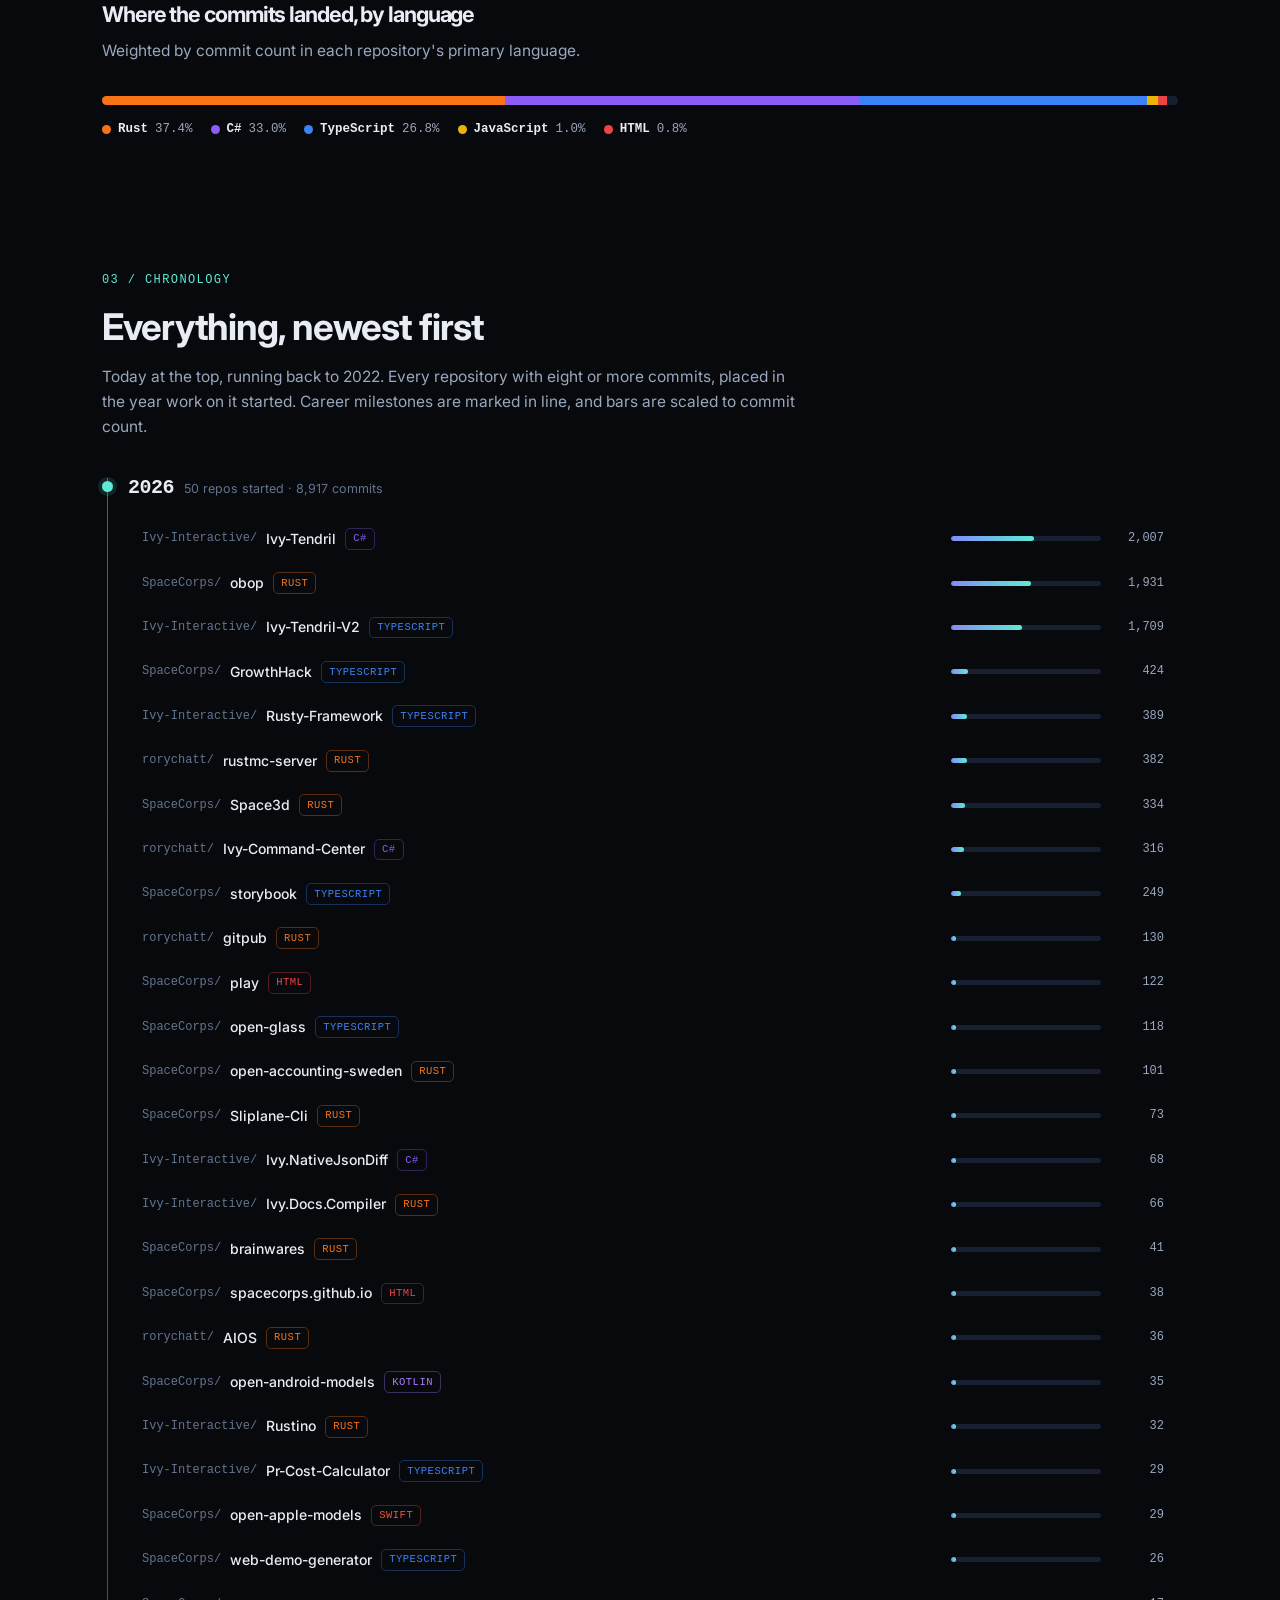
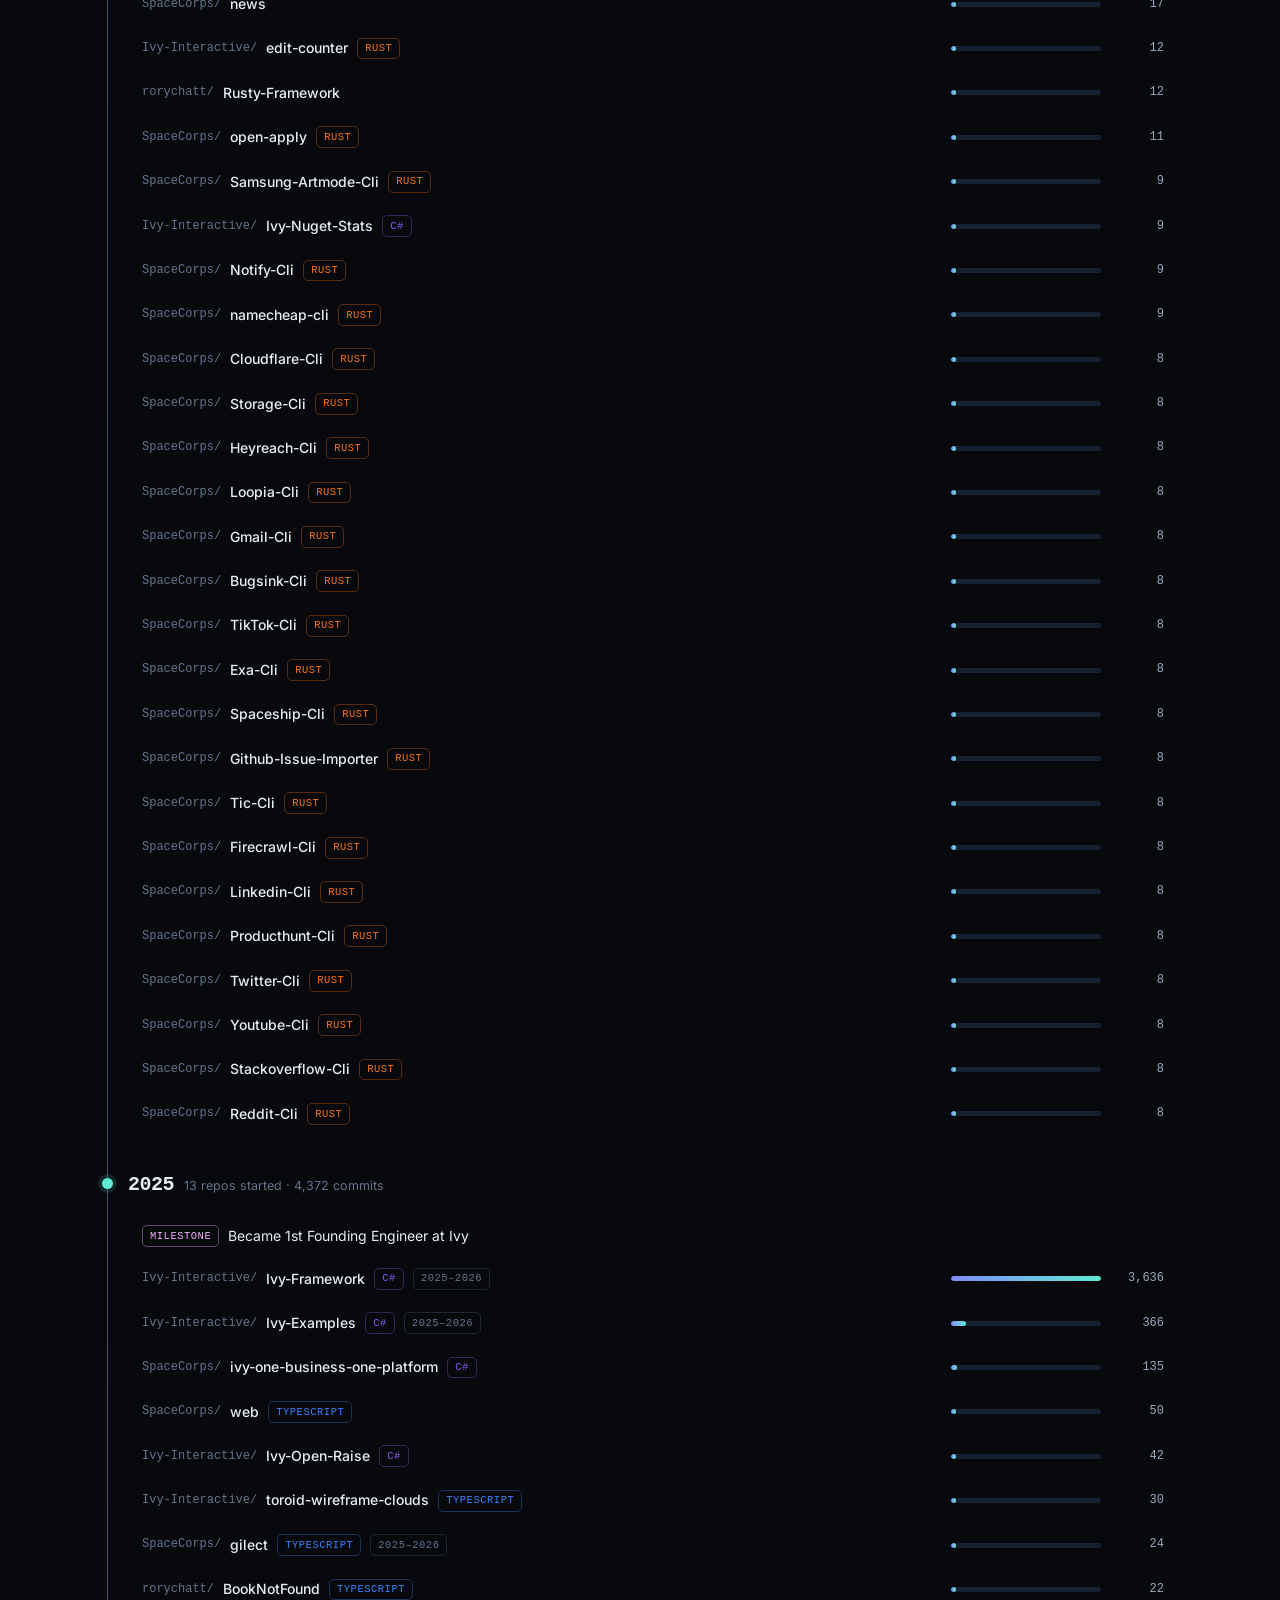
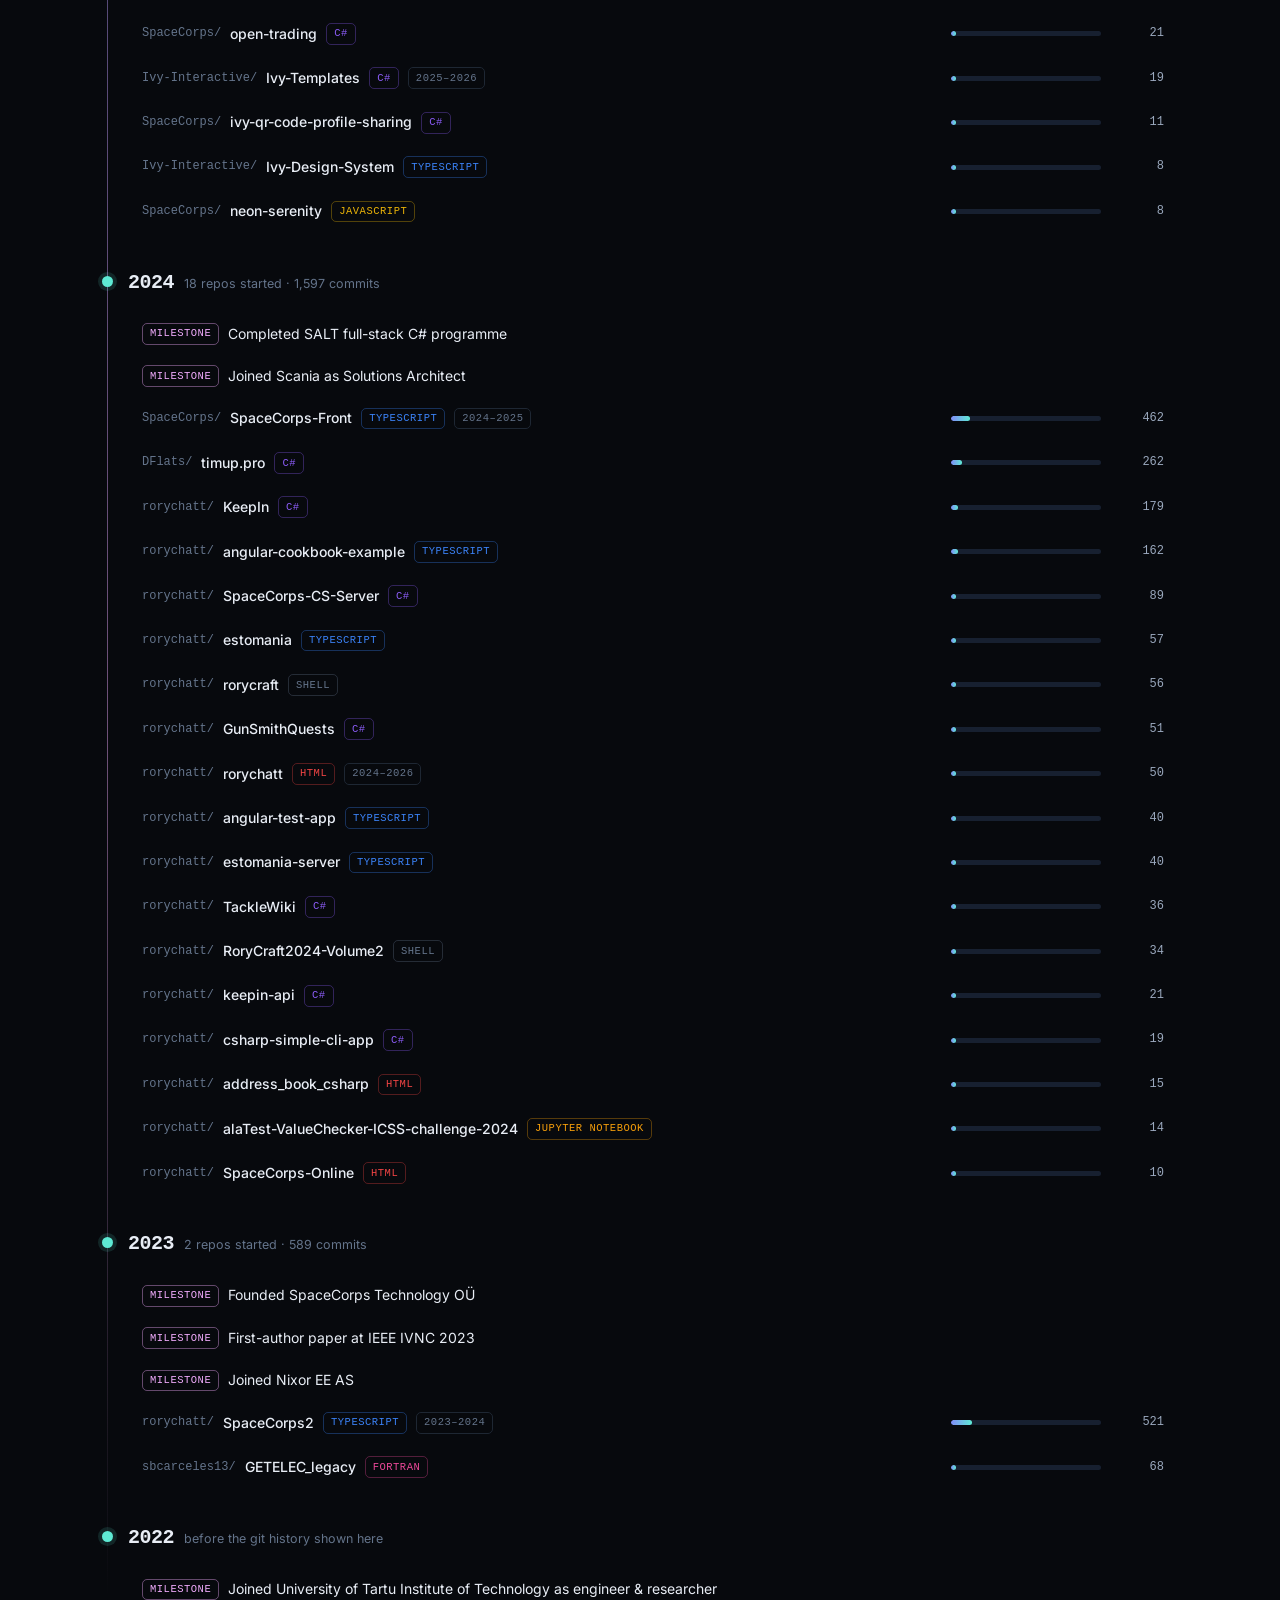
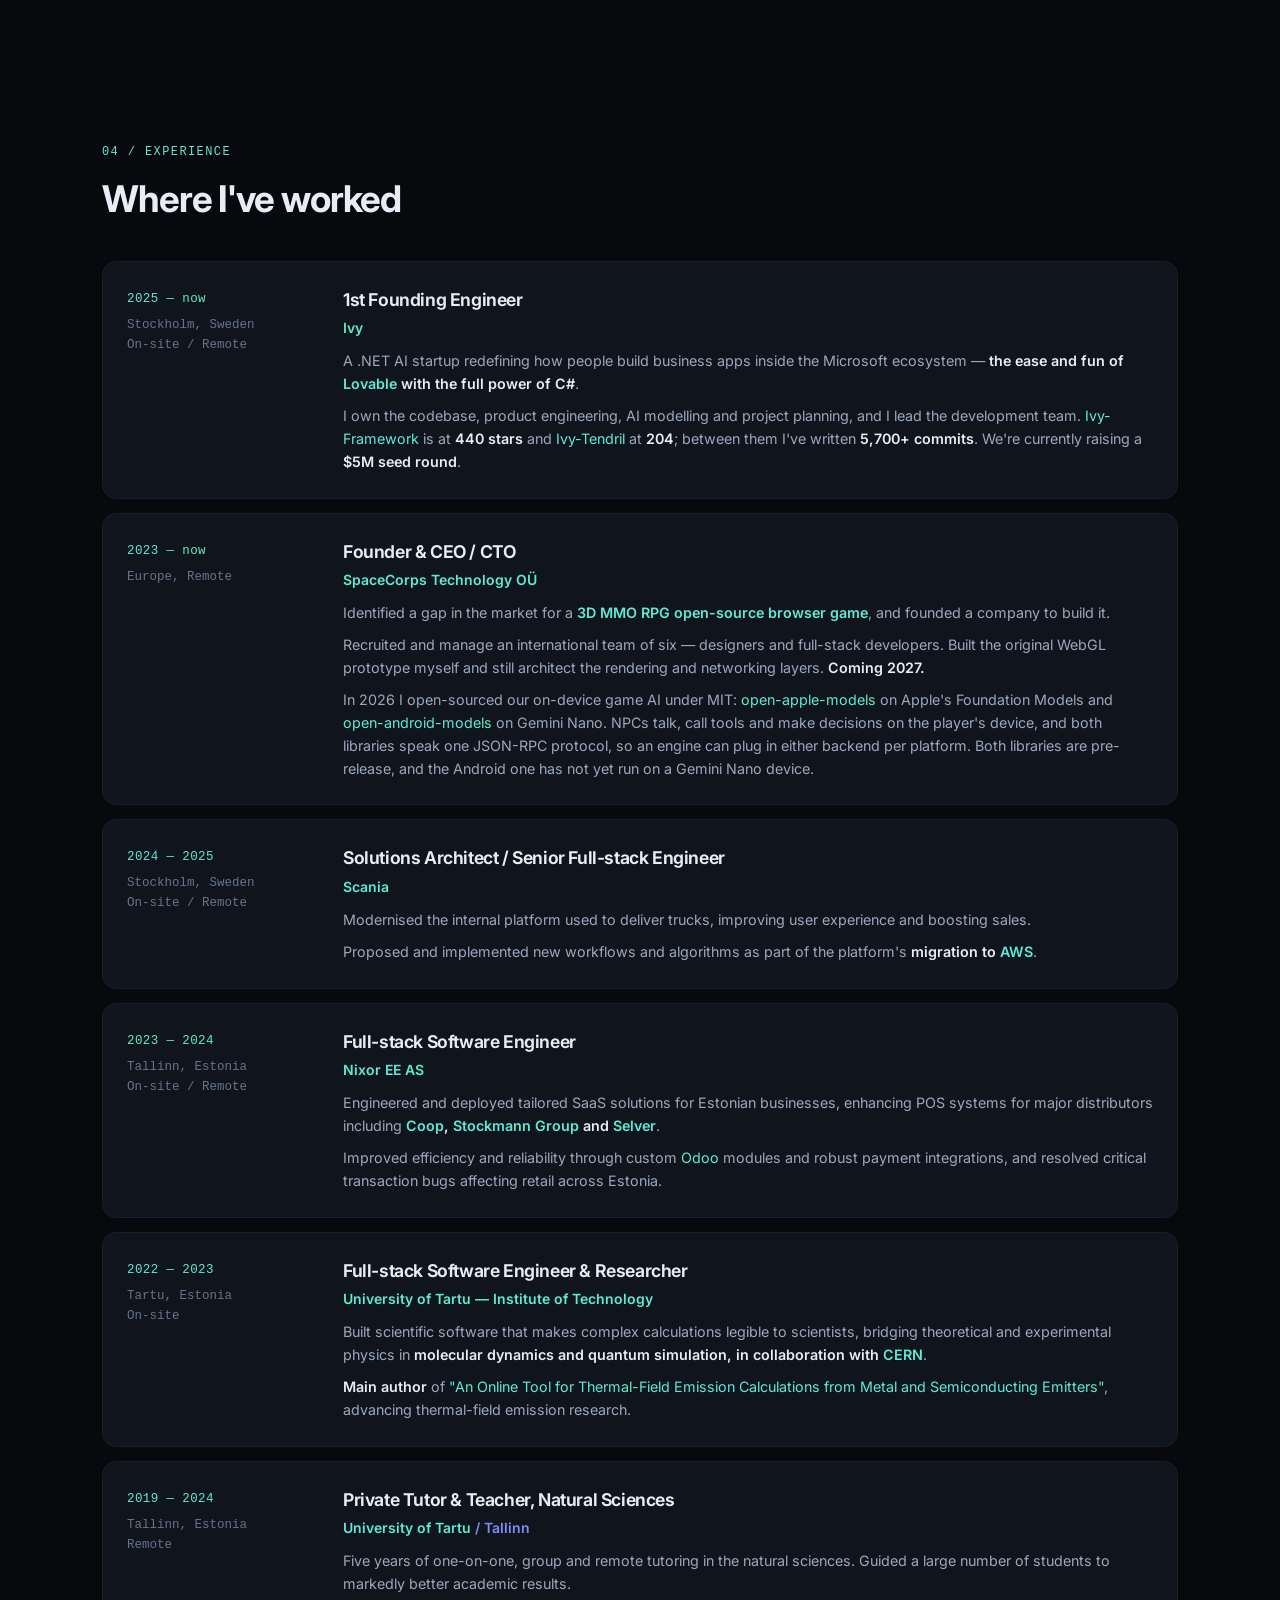
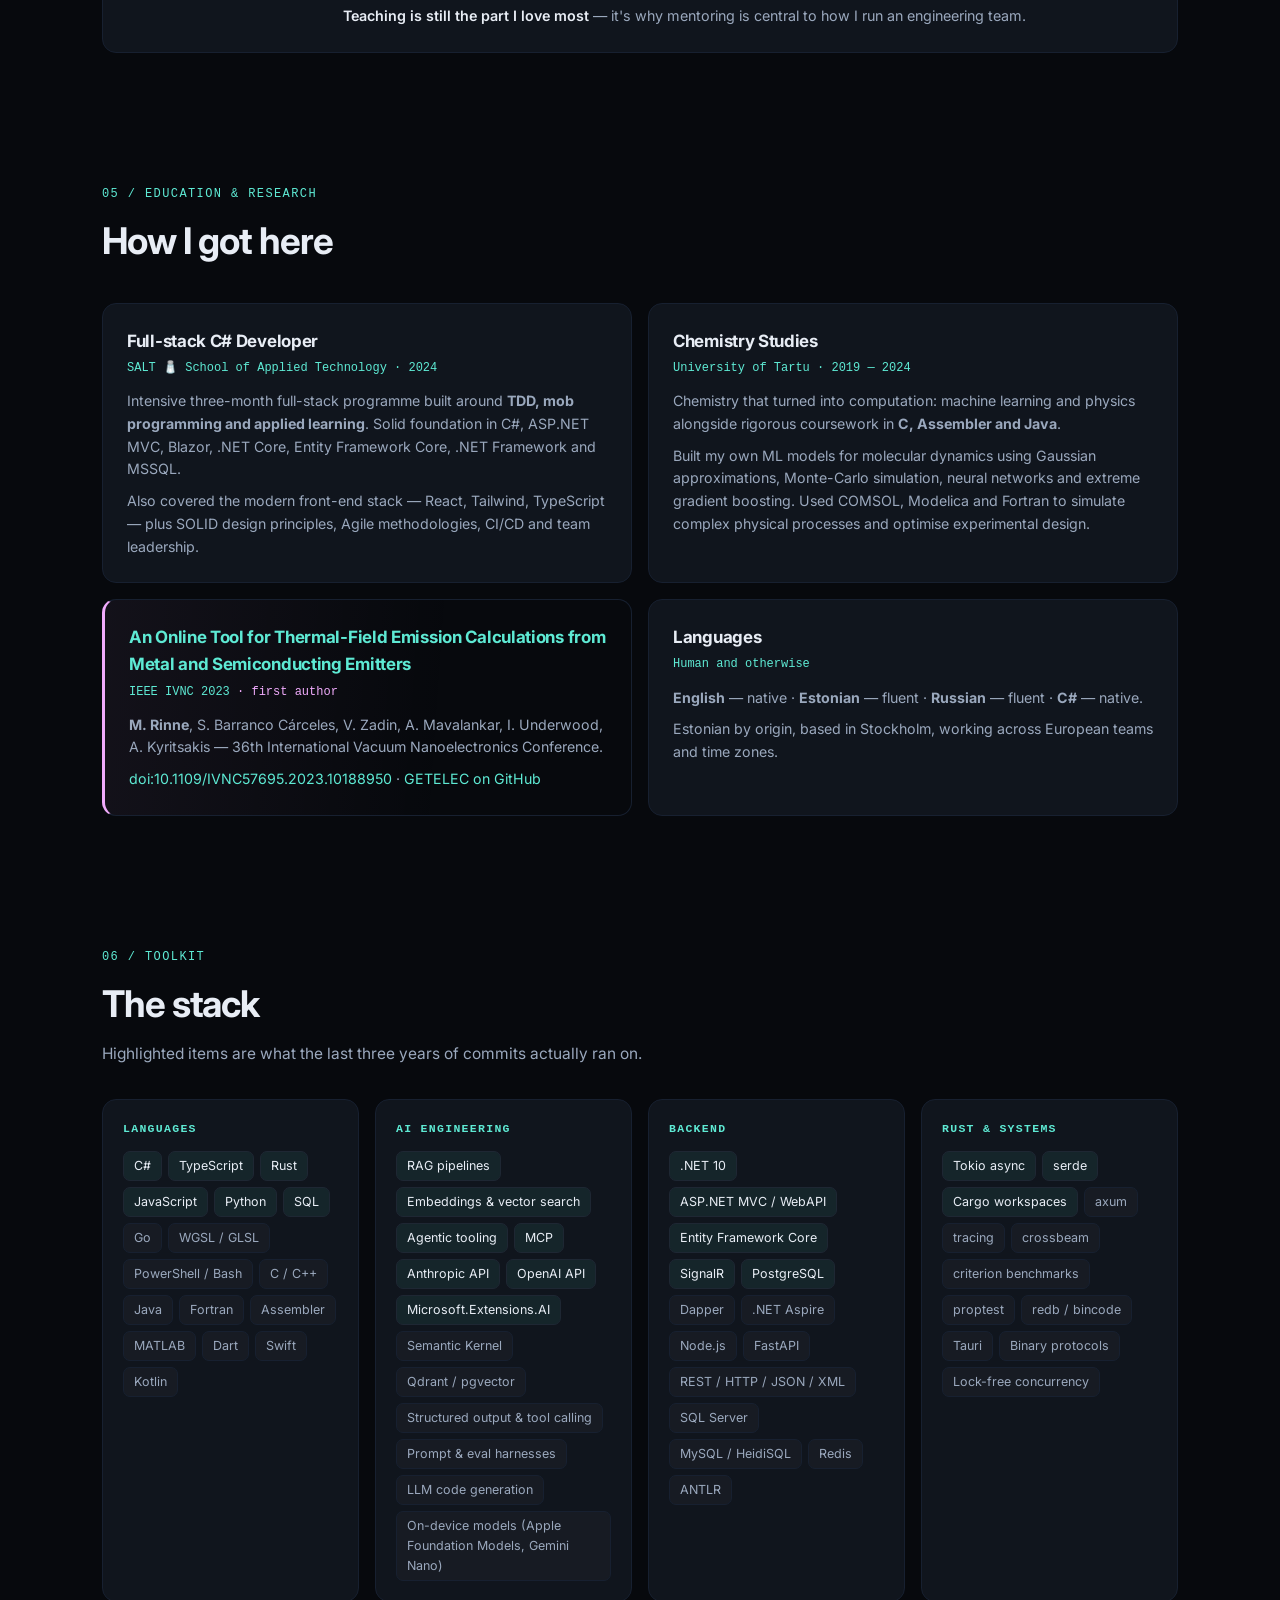
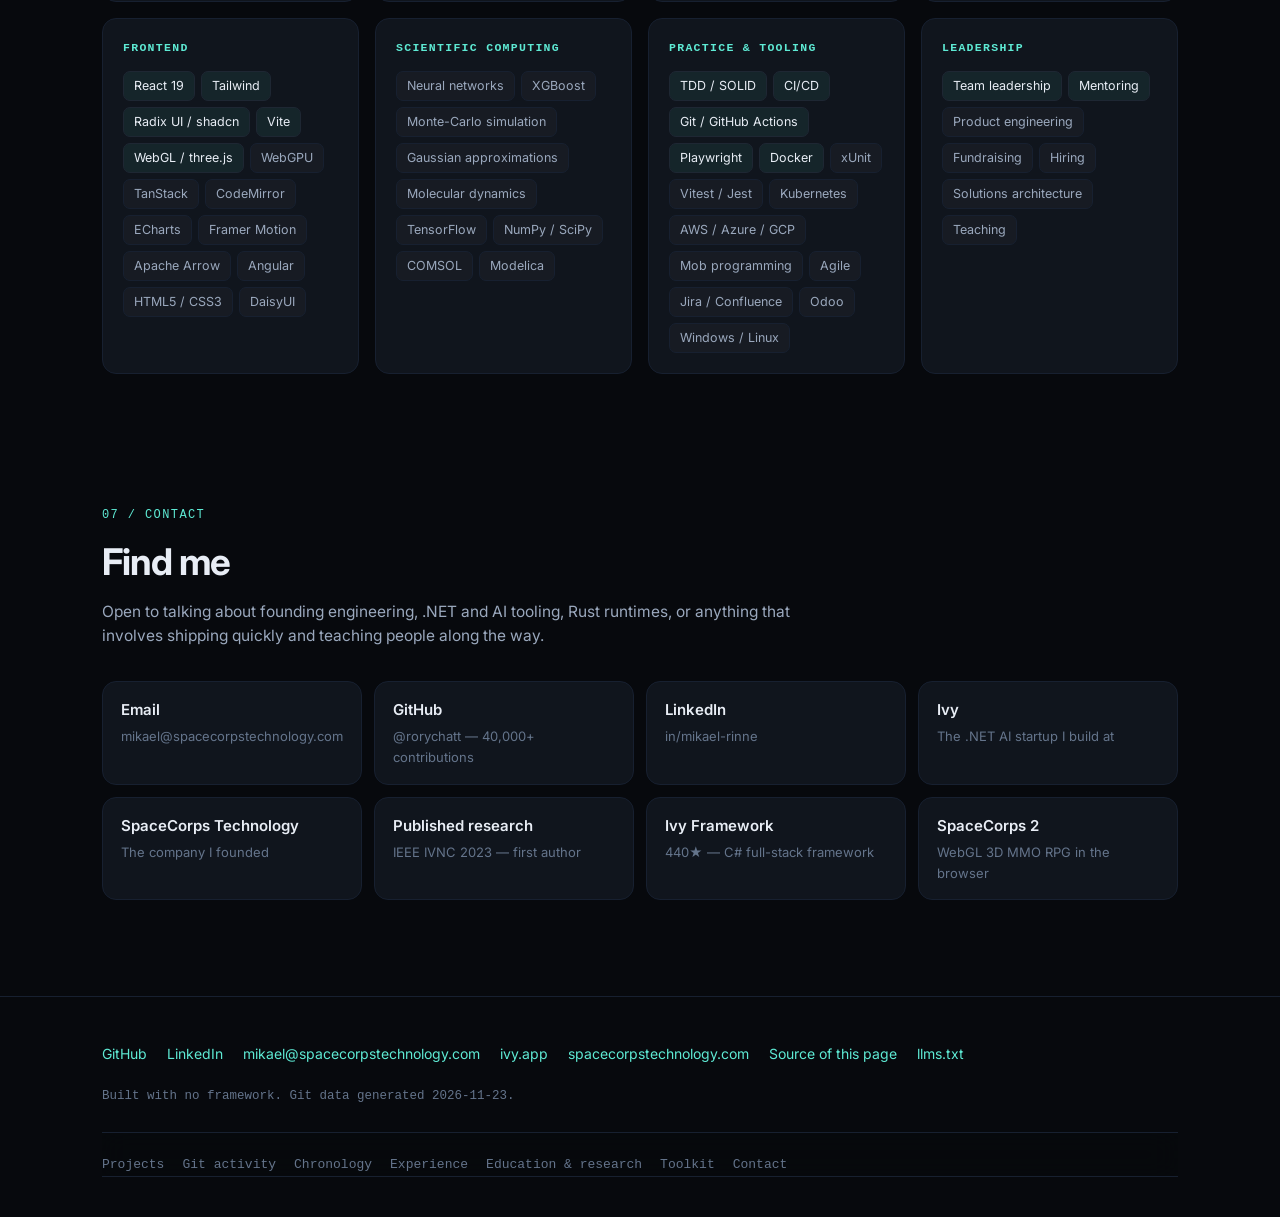
==== commit c62a4bde: "chore: refresh GitHub data (2026-11-23)" ====
--- a/index.html
+++ b/index.html
@@ -164,10 +164,10 @@
     </div>
     <div class="stats" id="stats">
       <!-- BEGIN stats -->
-      <div class="stat"><b data-to="40105">40,105</b><span>Contributions since 2023</span></div>
-      <div class="stat"><b data-to="11143">11,143</b><span>Commits in top projects</span></div>
+      <div class="stat"><b data-to="40134">40,134</b><span>Contributions since 2023</span></div>
+      <div class="stat"><b data-to="11150">11,150</b><span>Commits in top projects</span></div>
       <div class="stat"><b data-to="164">164</b><span>Repositories touched</span></div>
-      <div class="stat"><b data-to="677">677</b><span>Stars on shipped work</span></div>
+      <div class="stat"><b data-to="679">679</b><span>Stars on shipped work</span></div>
       <div class="stat"><b data-to="3">3</b><span>Years of history shown</span></div>
       <!-- END stats -->
     </div>
@@ -197,7 +197,7 @@
         <div class="slug">Ivy-Interactive/Ivy-Framework</div>
         <p class="desc">The ultimate framework for building internal tools with LLM code generation — front-end and back-end unified into a single C# codebase.</p>
         <p class="role">Founding engineer and top contributor. Own the core codebase, product engineering and the AI code-generation model that turns prompts into working C# apps.</p>
-        <div class="proj-meta"><span class="pill commits">3,586 commits</span><span class="pill star">★ 439</span><span class="pill lang" style="--d:#8b5cf6">C#</span><span class="pill">2025 – now</span></div>
+        <div class="proj-meta"><span class="pill commits">3,586 commits</span><span class="pill star">★ 440</span><span class="pill lang" style="--d:#8b5cf6">C#</span><span class="pill">2025 – now</span></div>
       </article>
       <article class="proj reveal">
         <div class="proj-top"><span class="rank">02</span>
@@ -205,7 +205,7 @@
         <div class="slug">Ivy-Interactive/Ivy-Tendril</div>
         <p class="desc">What replaces your IDE in an agentic era — a developer tool built for when agents write 99% of the code and your job is knowing what good looks like.</p>
         <p class="role">Lead engineer since the first commit in April 2026: design, implementation and the agent orchestration layer.</p>
-        <div class="proj-meta"><span class="pill commits">2,128 commits</span><span class="pill star">★ 203</span><span class="pill lang" style="--d:#8b5cf6">C#</span><span class="pill">2026</span></div>
+        <div class="proj-meta"><span class="pill commits">2,128 commits</span><span class="pill star">★ 204</span><span class="pill lang" style="--d:#8b5cf6">C#</span><span class="pill">2026</span></div>
       </article>
       <article class="proj reveal">
         <div class="proj-top"><span class="rank">03</span>
@@ -357,7 +357,7 @@
         <div class="slug">SpaceCorps/play</div>
         <p class="desc">Cross-platform client distribution and download portal for SpaceCorps 2027 (space MMO RPG) across macOS (.dmg), Windows (.zip), and Linux (.AppImage/.tar.gz).</p>
         <p class="role">Automated packaging pipeline, headless verification smoke tests, and release distribution on GitHub Pages and Sliplane.</p>
-        <div class="proj-meta"><span class="pill commits">128 commits</span><span class="pill star">★ 2</span><span class="pill lang" style="--d:#f97316">Rust</span><span class="pill">2026</span></div>
+        <div class="proj-meta"><span class="pill commits">135 commits</span><span class="pill star">★ 2</span><span class="pill lang" style="--d:#f97316">Rust</span><span class="pill">2026</span></div>
       </article>
       <!-- END projects -->
     </div>
@@ -414,7 +414,7 @@
     </div>
     <div class="tl" id="timeline-list">
       <!-- BEGIN timeline -->
-      <div class="tl-year">2026<small>50 repos started · 8,909 commits</small></div>
+      <div class="tl-year">2026<small>50 repos started · 8,917 commits</small></div>
       <div class="tl-items">
         <div class="tl-row"><div class="tl-name"><span class="org">Ivy-Interactive/</span><a href="https://github.com/Ivy-Interactive/Ivy-Tendril" target="_blank" rel="noopener">Ivy-Tendril</a><span class="tl-tag" style="border-color:#8b5cf655;color:#8b5cf6">C#</span></div><div class="tl-right"><span class="tl-bar"><i style="width:55.1980198019802%"></i></span><span class="tl-n">2,007</span></div></div>
         <div class="tl-row"><div class="tl-name"><span class="org">SpaceCorps/</span><a href="https://github.com/SpaceCorps/obop" target="_blank" rel="noopener">obop</a><span class="tl-tag" style="border-color:#f9731655;color:#f97316">Rust</span></div><div class="tl-right"><span class="tl-bar"><i style="width:53.107810781078115%"></i></span><span class="tl-n">1,931</span></div></div>
@@ -426,8 +426,8 @@
         <div class="tl-row"><div class="tl-name"><span class="org">rorychatt/</span><a href="https://github.com/rorychatt/Ivy-Command-Center" target="_blank" rel="noopener">Ivy-Command-Center</a><span class="tl-tag" style="border-color:#8b5cf655;color:#8b5cf6">C#</span></div><div class="tl-right"><span class="tl-bar"><i style="width:8.690869086908691%"></i></span><span class="tl-n">316</span></div></div>
         <div class="tl-row"><div class="tl-name"><span class="org">SpaceCorps/</span><a href="https://github.com/SpaceCorps/storybook" target="_blank" rel="noopener">storybook</a><span class="tl-tag" style="border-color:#3b82f655;color:#3b82f6">TypeScript</span></div><div class="tl-right"><span class="tl-bar"><i style="width:6.8481848184818475%"></i></span><span class="tl-n">249</span></div></div>
         <div class="tl-row"><div class="tl-name"><span class="org">rorychatt/</span><a href="https://github.com/rorychatt/gitpub" target="_blank" rel="noopener">gitpub</a><span class="tl-tag" style="border-color:#f9731655;color:#f97316">Rust</span></div><div class="tl-right"><span class="tl-bar"><i style="width:3.575357535753575%"></i></span><span class="tl-n">130</span></div></div>
+        <div class="tl-row"><div class="tl-name"><span class="org">SpaceCorps/</span><a href="https://github.com/SpaceCorps/play" target="_blank" rel="noopener">play</a><span class="tl-tag" style="border-color:#ef444455;color:#ef4444">HTML</span></div><div class="tl-right"><span class="tl-bar"><i style="width:3.3553355335533555%"></i></span><span class="tl-n">122</span></div></div>
         <div class="tl-row"><div class="tl-name"><span class="org">SpaceCorps/</span><a href="https://github.com/SpaceCorps/open-glass" target="_blank" rel="noopener">open-glass</a><span class="tl-tag" style="border-color:#3b82f655;color:#3b82f6">TypeScript</span></div><div class="tl-right"><span class="tl-bar"><i style="width:3.2453245324532456%"></i></span><span class="tl-n">118</span></div></div>
-        <div class="tl-row"><div class="tl-name"><span class="org">SpaceCorps/</span><a href="https://github.com/SpaceCorps/play" target="_blank" rel="noopener">play</a><span class="tl-tag" style="border-color:#ef444455;color:#ef4444">HTML</span></div><div class="tl-right"><span class="tl-bar"><i style="width:3.162816281628163%"></i></span><span class="tl-n">115</span></div></div>
         <div class="tl-row"><div class="tl-name"><span class="org">SpaceCorps/</span><a href="https://github.com/SpaceCorps/open-accounting-sweden" target="_blank" rel="noopener">open-accounting-sweden</a><span class="tl-tag" style="border-color:#f9731655;color:#f97316">Rust</span></div><div class="tl-right"><span class="tl-bar"><i style="width:3%"></i></span><span class="tl-n">101</span></div></div>
         <div class="tl-row"><div class="tl-name"><span class="org">SpaceCorps/</span><a href="https://github.com/SpaceCorps/Sliplane-Cli" target="_blank" rel="noopener">Sliplane-Cli</a><span class="tl-tag" style="border-color:#f9731655;color:#f97316">Rust</span></div><div class="tl-right"><span class="tl-bar"><i style="width:3%"></i></span><span class="tl-n">73</span></div></div>
         <div class="tl-row"><div class="tl-name"><span class="org">Ivy-Interactive/</span><a href="https://github.com/Ivy-Interactive/Ivy.NativeJsonDiff" target="_blank" rel="noopener">Ivy.NativeJsonDiff</a><span class="tl-tag" style="border-color:#8b5cf655;color:#8b5cf6">C#</span></div><div class="tl-right"><span class="tl-bar"><i style="width:3%"></i></span><span class="tl-n">68</span></div></div>
@@ -440,7 +440,7 @@
         <div class="tl-row"><div class="tl-name"><span class="org">Ivy-Interactive/</span><a href="https://github.com/Ivy-Interactive/Pr-Cost-Calculator" target="_blank" rel="noopener">Pr-Cost-Calculator</a><span class="tl-tag" style="border-color:#3b82f655;color:#3b82f6">TypeScript</span></div><div class="tl-right"><span class="tl-bar"><i style="width:3%"></i></span><span class="tl-n">29</span></div></div>
         <div class="tl-row"><div class="tl-name"><span class="org">SpaceCorps/</span><a href="https://github.com/SpaceCorps/open-apple-models" target="_blank" rel="noopener">open-apple-models</a><span class="tl-tag" style="border-color:#f0513855;color:#f05138">Swift</span></div><div class="tl-right"><span class="tl-bar"><i style="width:3%"></i></span><span class="tl-n">29</span></div></div>
         <div class="tl-row"><div class="tl-name"><span class="org">SpaceCorps/</span><a href="https://github.com/SpaceCorps/web-demo-generator" target="_blank" rel="noopener">web-demo-generator</a><span class="tl-tag" style="border-color:#3b82f655;color:#3b82f6">TypeScript</span></div><div class="tl-right"><span class="tl-bar"><i style="width:3%"></i></span><span class="tl-n">26</span></div></div>
-        <div class="tl-row"><div class="tl-name"><span class="org">SpaceCorps/</span><a href="https://github.com/SpaceCorps/news" target="_blank" rel="noopener">news</a></div><div class="tl-right"><span class="tl-bar"><i style="width:3%"></i></span><span class="tl-n">16</span></div></div>
+        <div class="tl-row"><div class="tl-name"><span class="org">SpaceCorps/</span><a href="https://github.com/SpaceCorps/news" target="_blank" rel="noopener">news</a></div><div class="tl-right"><span class="tl-bar"><i style="width:3%"></i></span><span class="tl-n">17</span></div></div>
         <div class="tl-row"><div class="tl-name"><span class="org">Ivy-Interactive/</span><a href="https://github.com/Ivy-Interactive/edit-counter" target="_blank" rel="noopener">edit-counter</a><span class="tl-tag" style="border-color:#f9731655;color:#f97316">Rust</span></div><div class="tl-right"><span class="tl-bar"><i style="width:3%"></i></span><span class="tl-n">12</span></div></div>
         <div class="tl-row"><div class="tl-name"><span class="org">rorychatt/</span><a href="https://github.com/rorychatt/Rusty-Framework" target="_blank" rel="noopener">Rusty-Framework</a></div><div class="tl-right"><span class="tl-bar"><i style="width:3%"></i></span><span class="tl-n">12</span></div></div>
         <div class="tl-row"><div class="tl-name"><span class="org">SpaceCorps/</span><a href="https://github.com/SpaceCorps/open-apply" target="_blank" rel="noopener">open-apply</a><span class="tl-tag" style="border-color:#f9731655;color:#f97316">Rust</span></div><div class="tl-right"><span class="tl-bar"><i style="width:3%"></i></span><span class="tl-n">11</span></div></div>
@@ -545,9 +545,9 @@
           <p>
             I own the codebase, product engineering, AI modelling and project planning, and I lead the
             development team. <a href="https://github.com/Ivy-Interactive/Ivy-Framework" target="_blank" rel="noopener">Ivy-Framework</a>
-            is at <strong><!--f:fw_stars-->439<!--/f--> stars</strong> and
+            is at <strong><!--f:fw_stars-->440<!--/f--> stars</strong> and
             <a href="https://github.com/Ivy-Interactive/Ivy-Tendril" target="_blank" rel="noopener">Ivy-Tendril</a>
-            at <strong><!--f:te_stars-->203<!--/f--></strong>; between them I've written <strong><!--f:core_commits|floor100-->5,700+<!--/f--> commits</strong>. We're
+            at <strong><!--f:te_stars-->204<!--/f--></strong>; between them I've written <strong><!--f:core_commits|floor100-->5,700+<!--/f--> commits</strong>. We're
             currently raising a <strong>$5M seed round</strong>.
           </p>
         </div>
@@ -847,7 +847,7 @@
         <b>Published research</b><span>IEEE IVNC 2023 — first author</span>
       </a>
       <a class="linkcard" href="https://github.com/Ivy-Interactive/Ivy-Framework" target="_blank" rel="noopener">
-        <b>Ivy Framework</b><span>439★ — C# full-stack framework</span>
+        <b>Ivy Framework</b><span>440★ — C# full-stack framework</span>
       </a>
       <a class="linkcard" href="https://github.com/rorychatt/SpaceCorps2" target="_blank" rel="noopener">
         <b>SpaceCorps 2</b><span>WebGL 3D MMO RPG in the browser</span>
@@ -884,7 +884,7 @@
   </div>
 </footer>
 
-<script src="assets/data.js?v=6966bbaa08"></script>
+<script src="assets/data.js?v=c0550b3cd1"></script>
 <script src="assets/app.js?v=792943f432"></script>
 </body>
 </html>
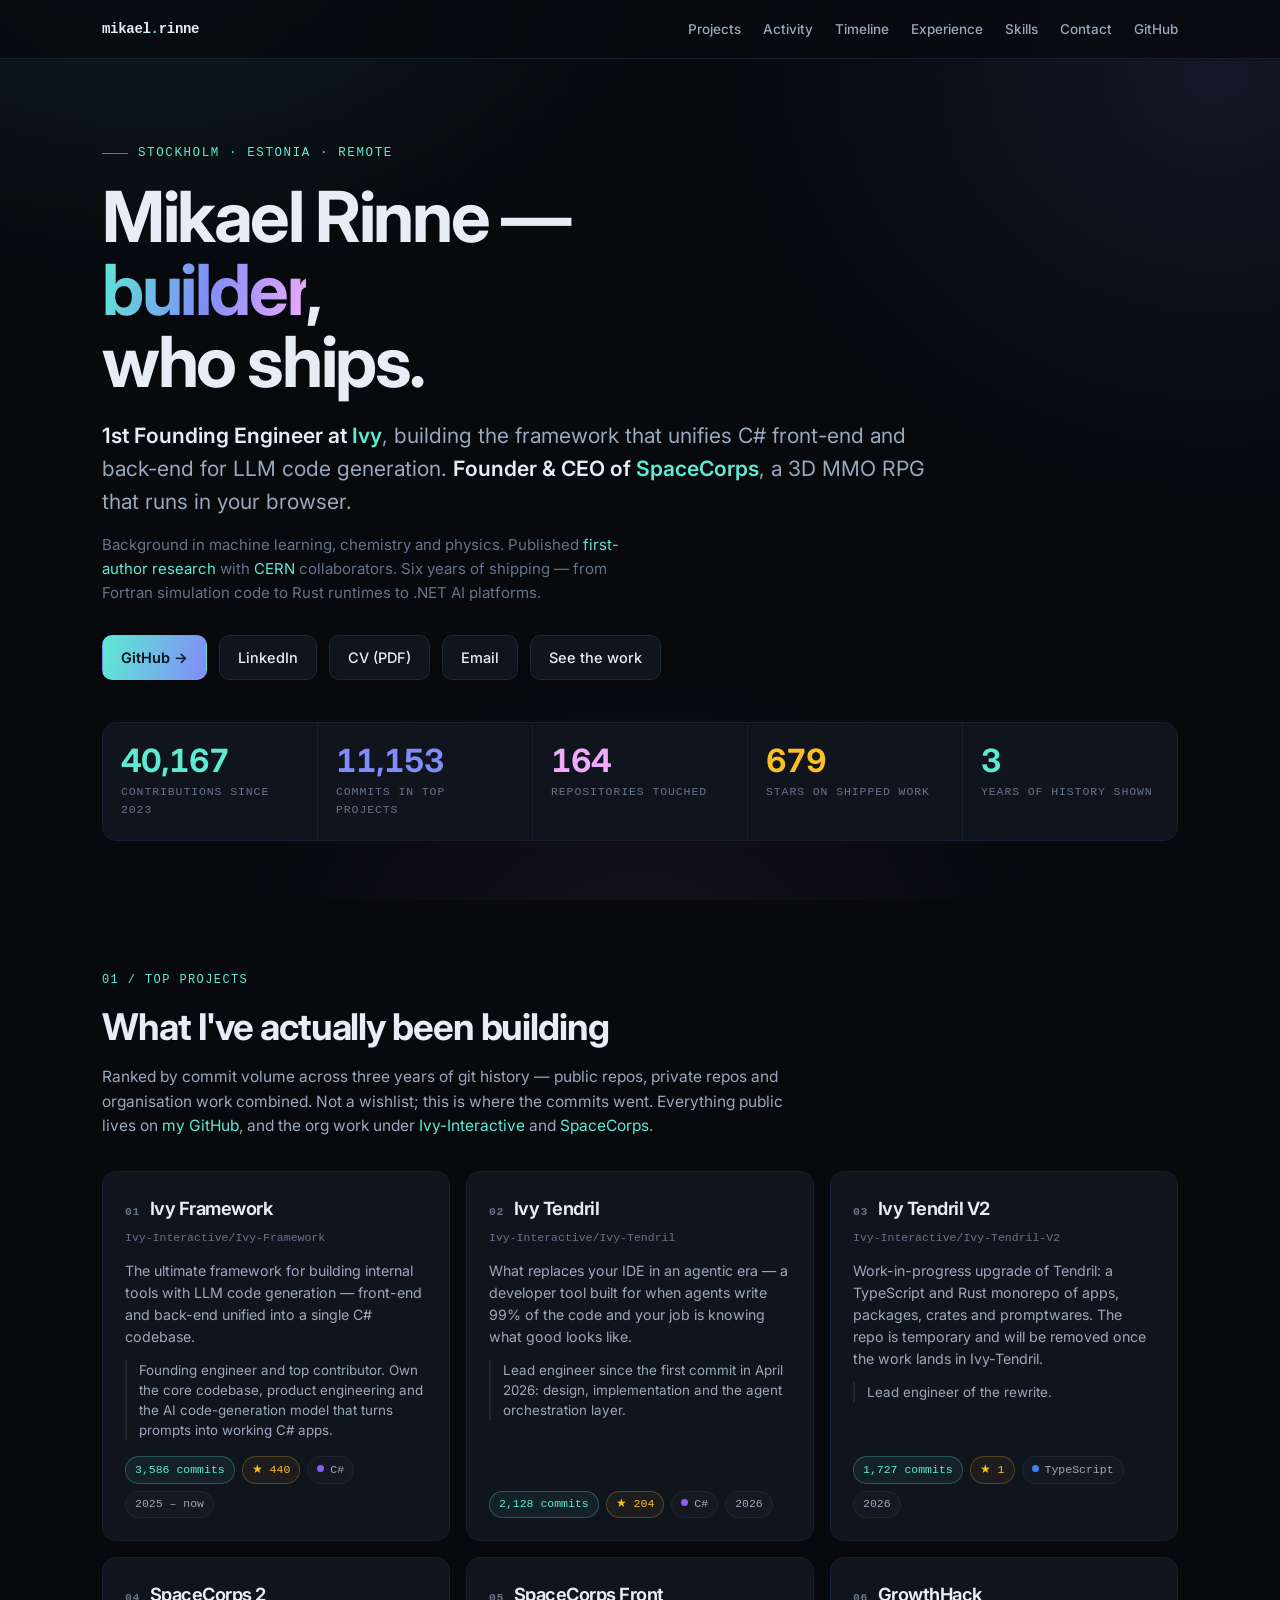
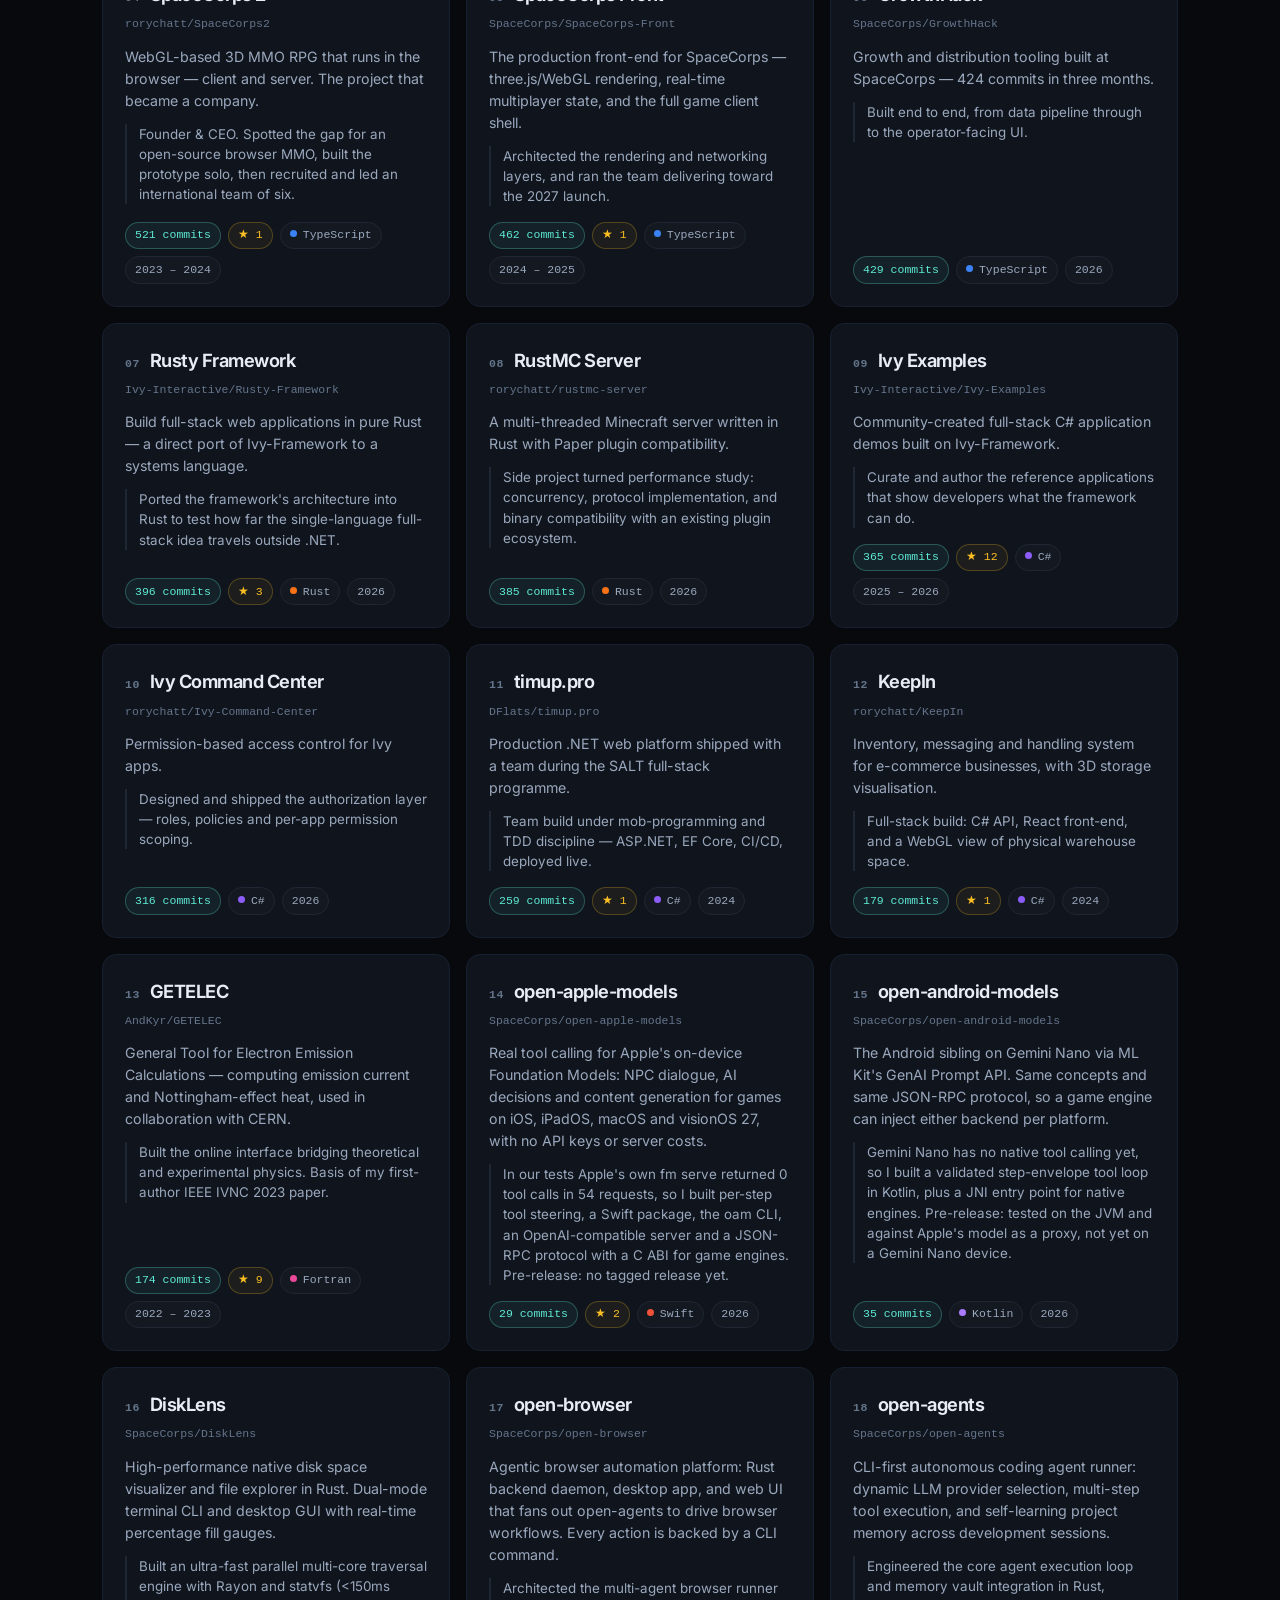
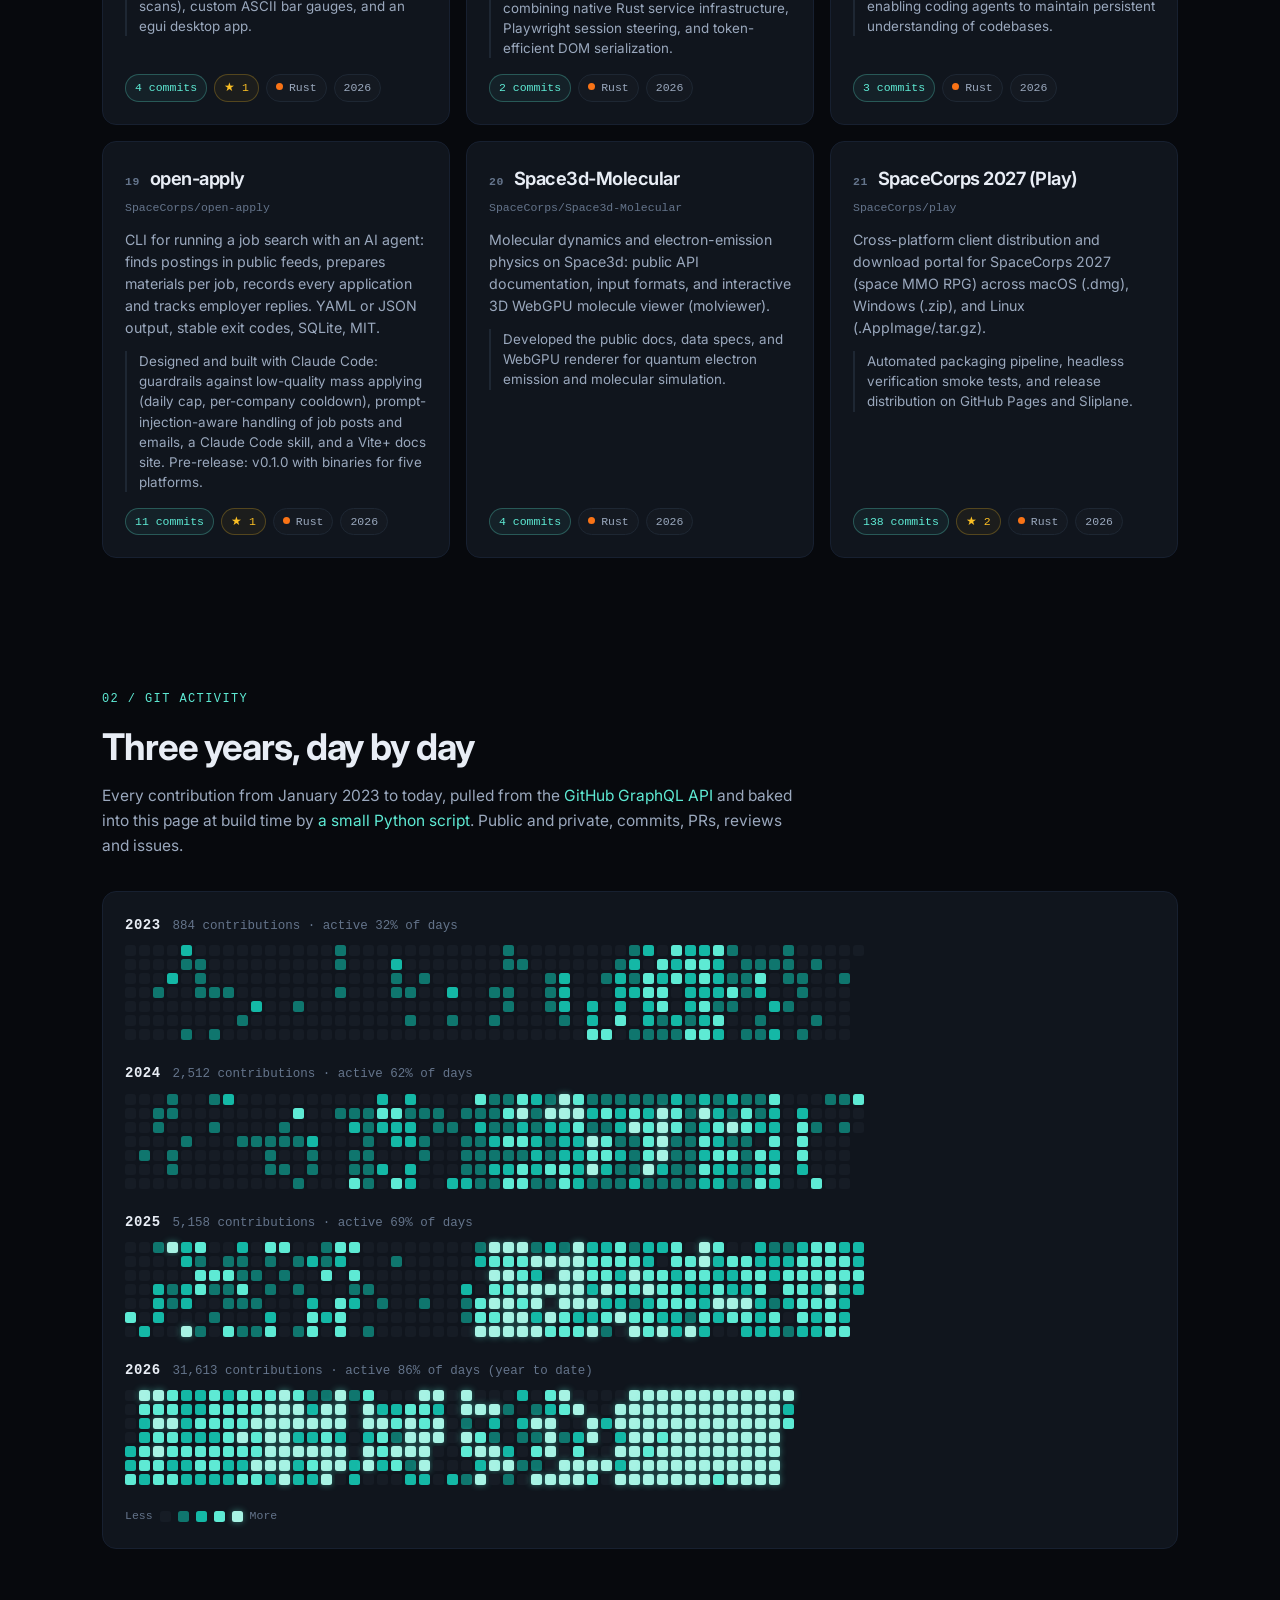
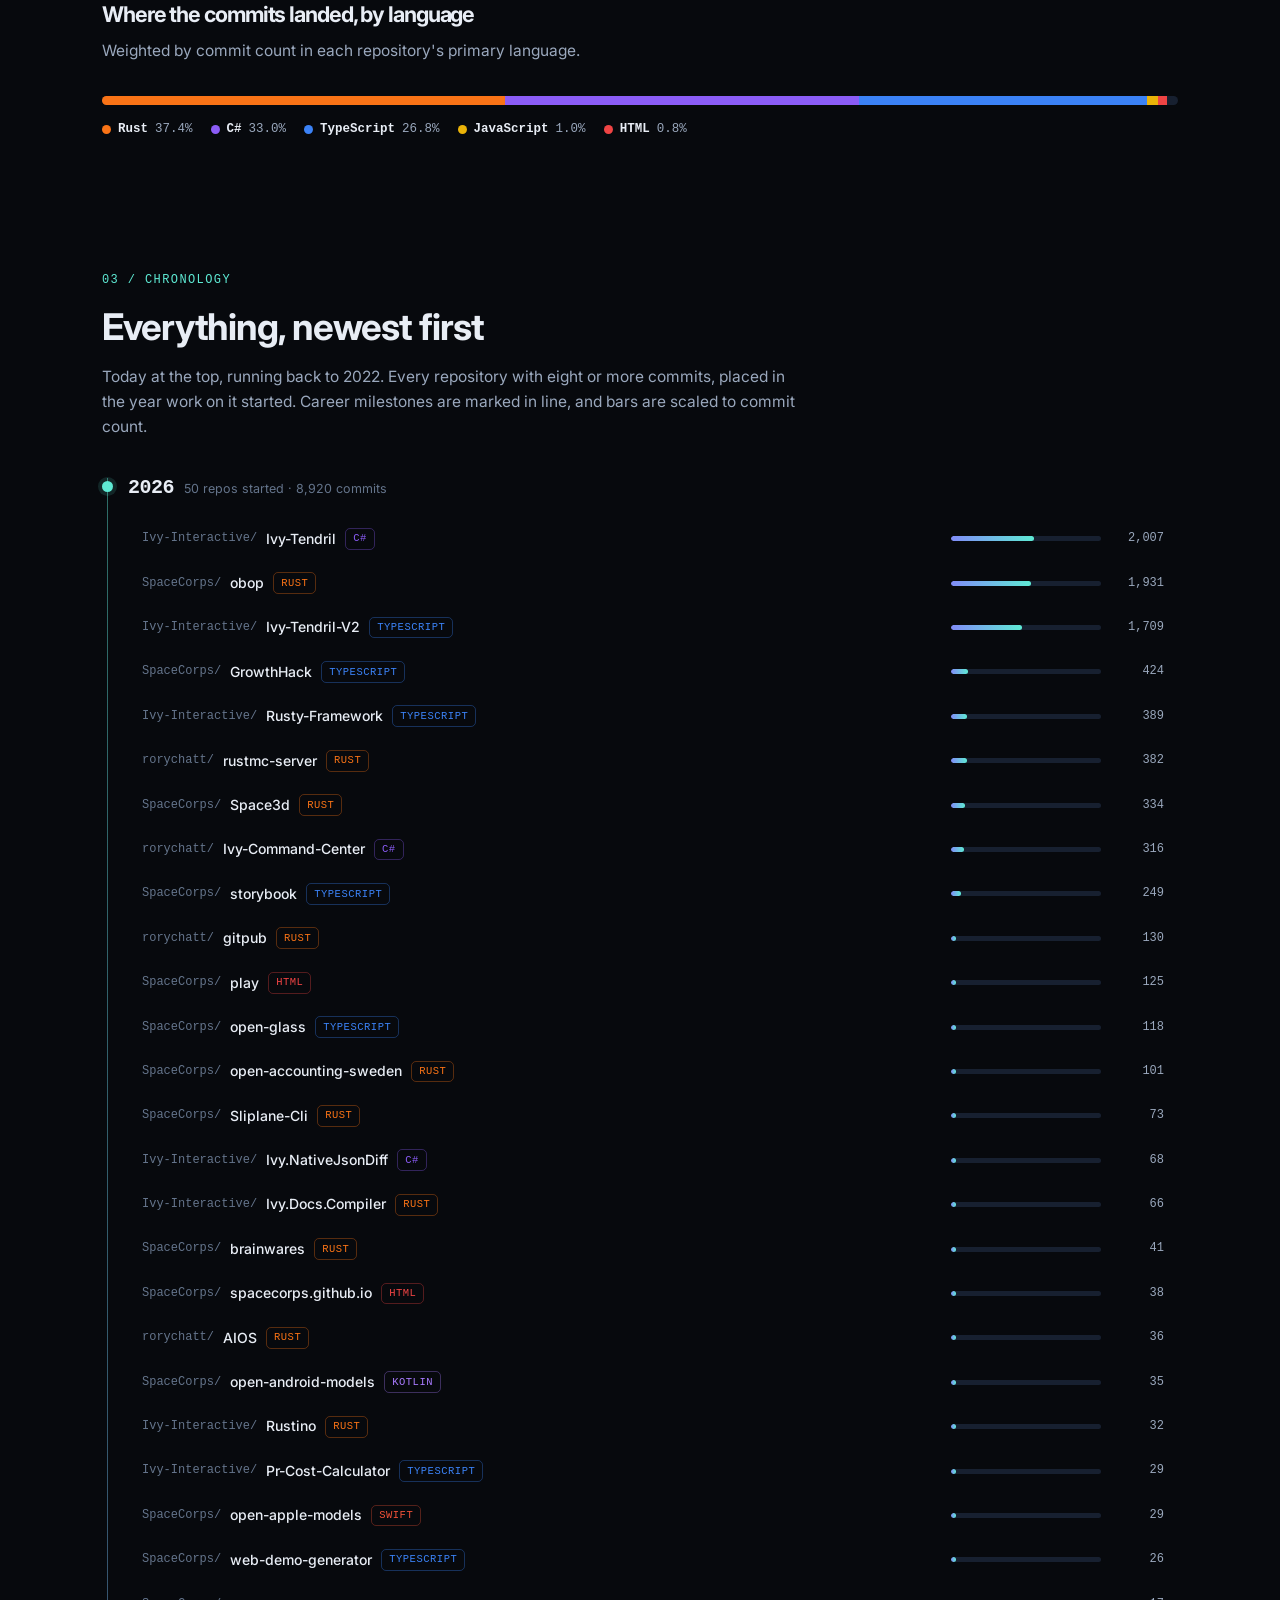
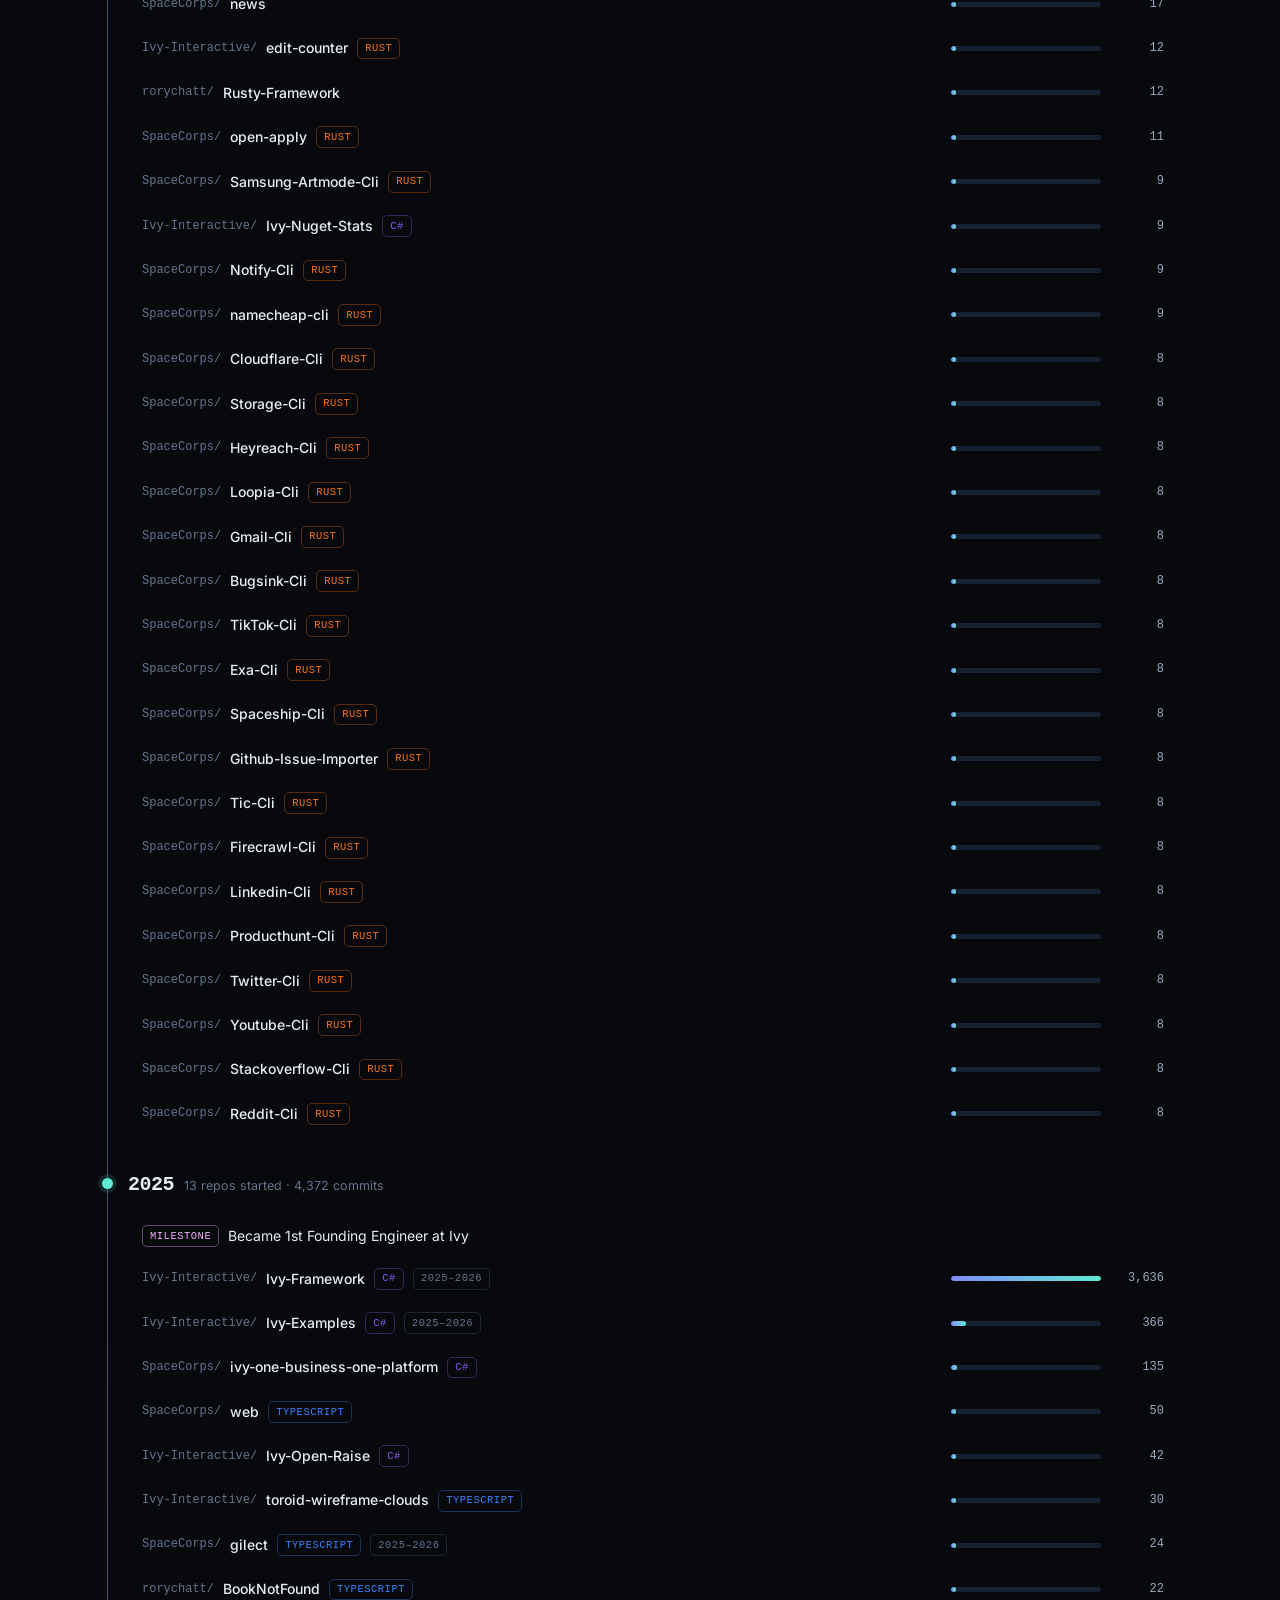
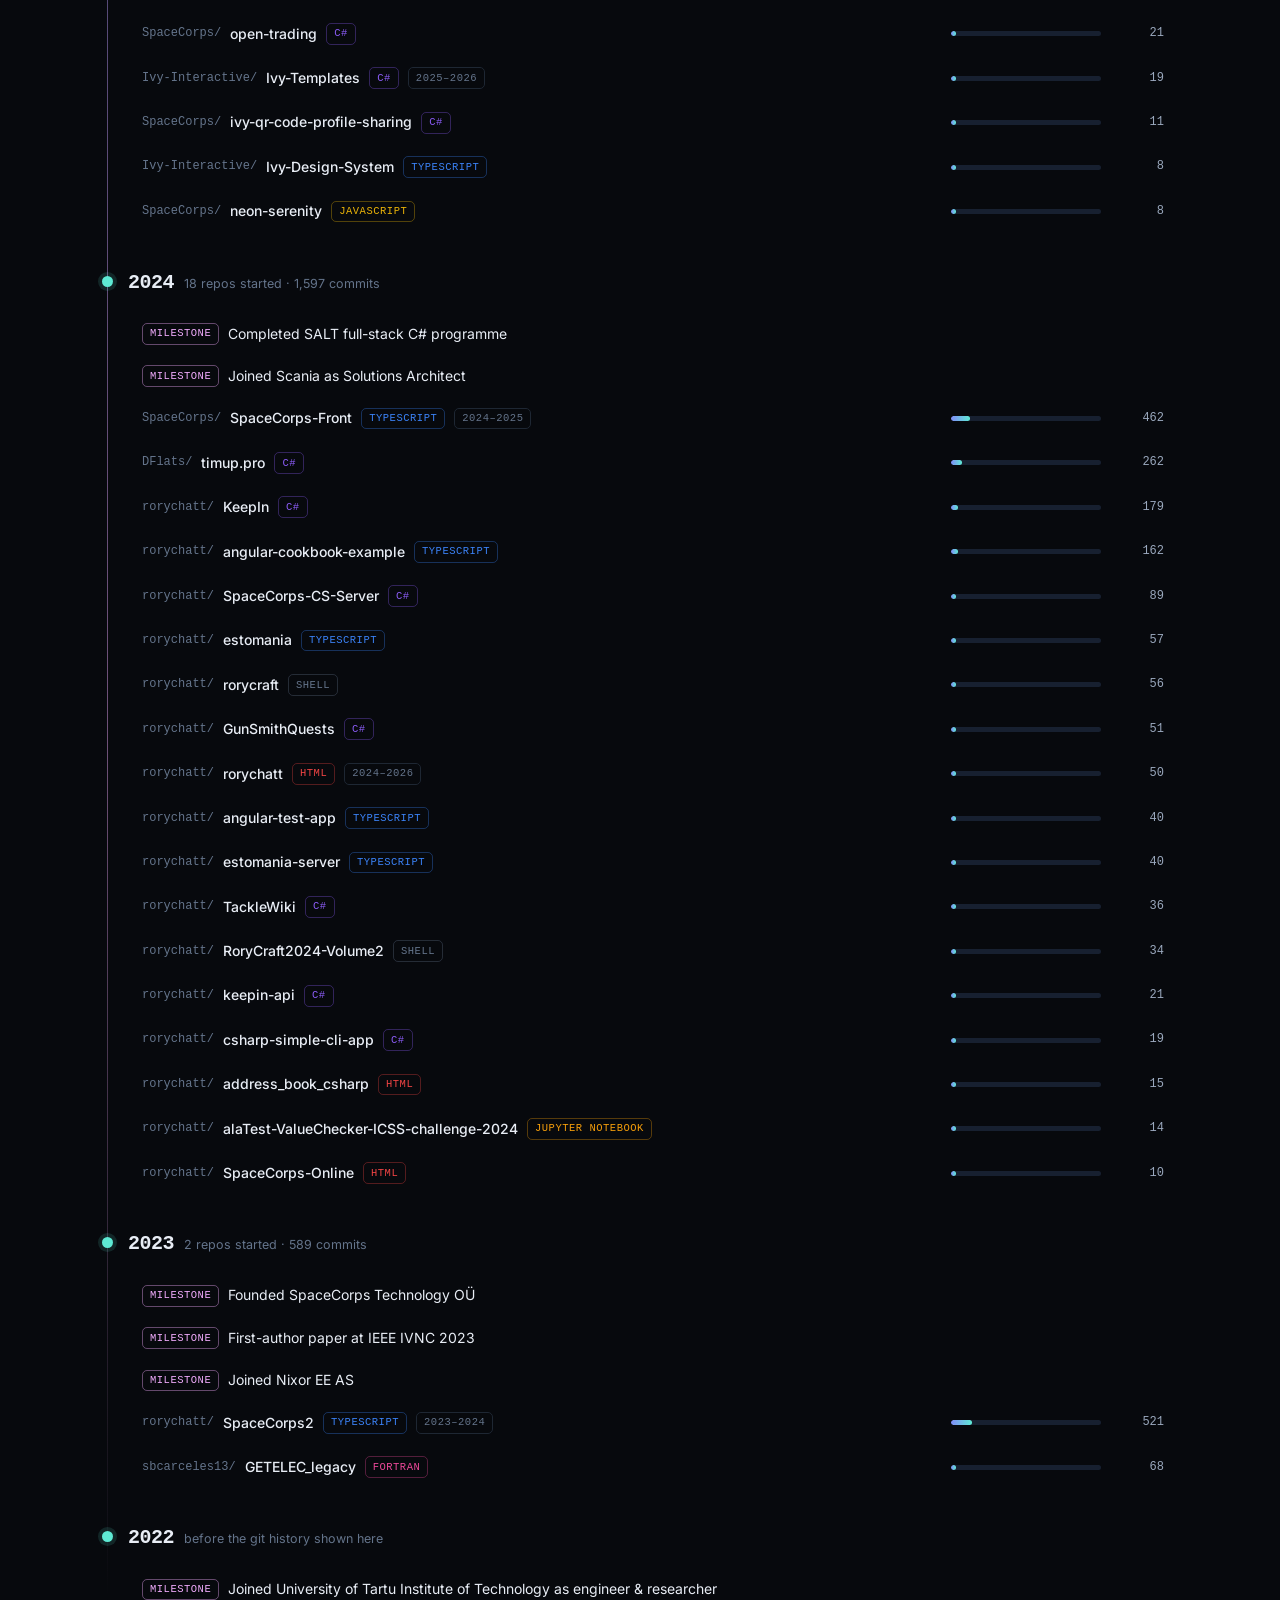
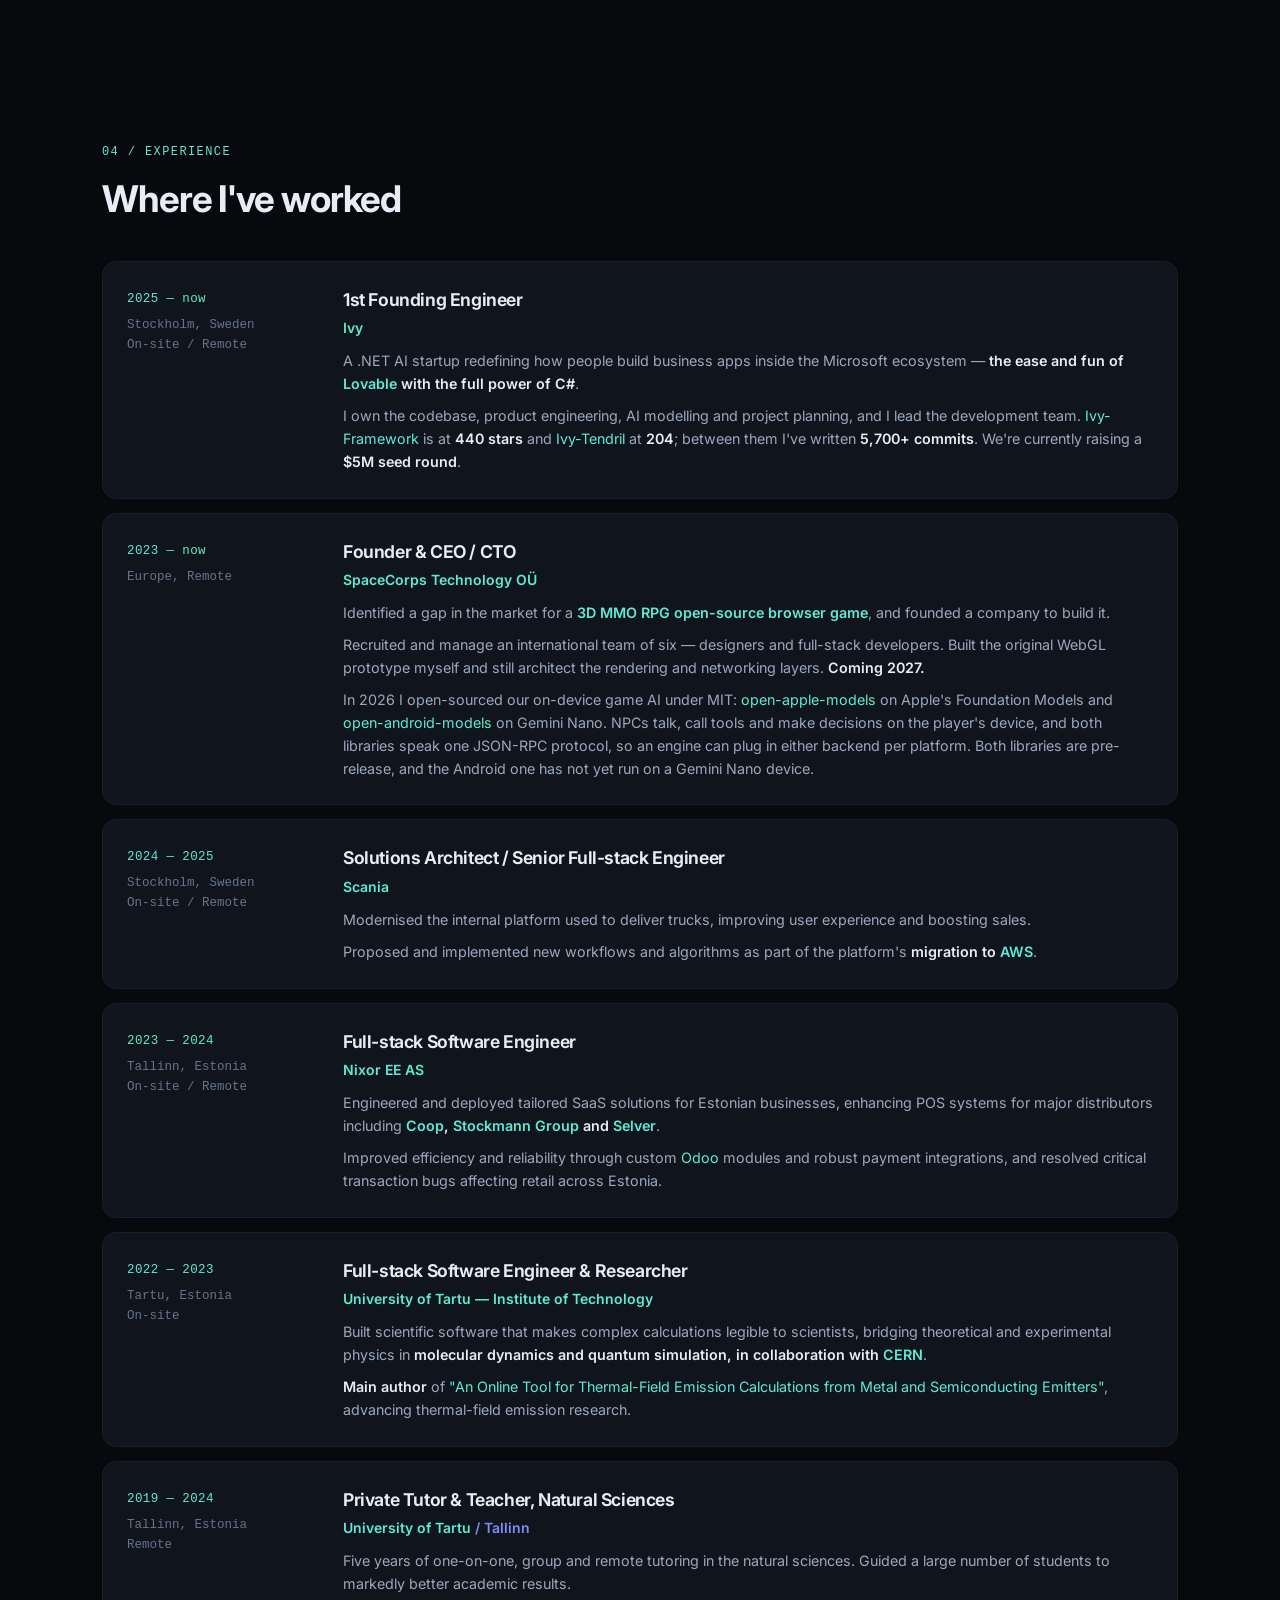
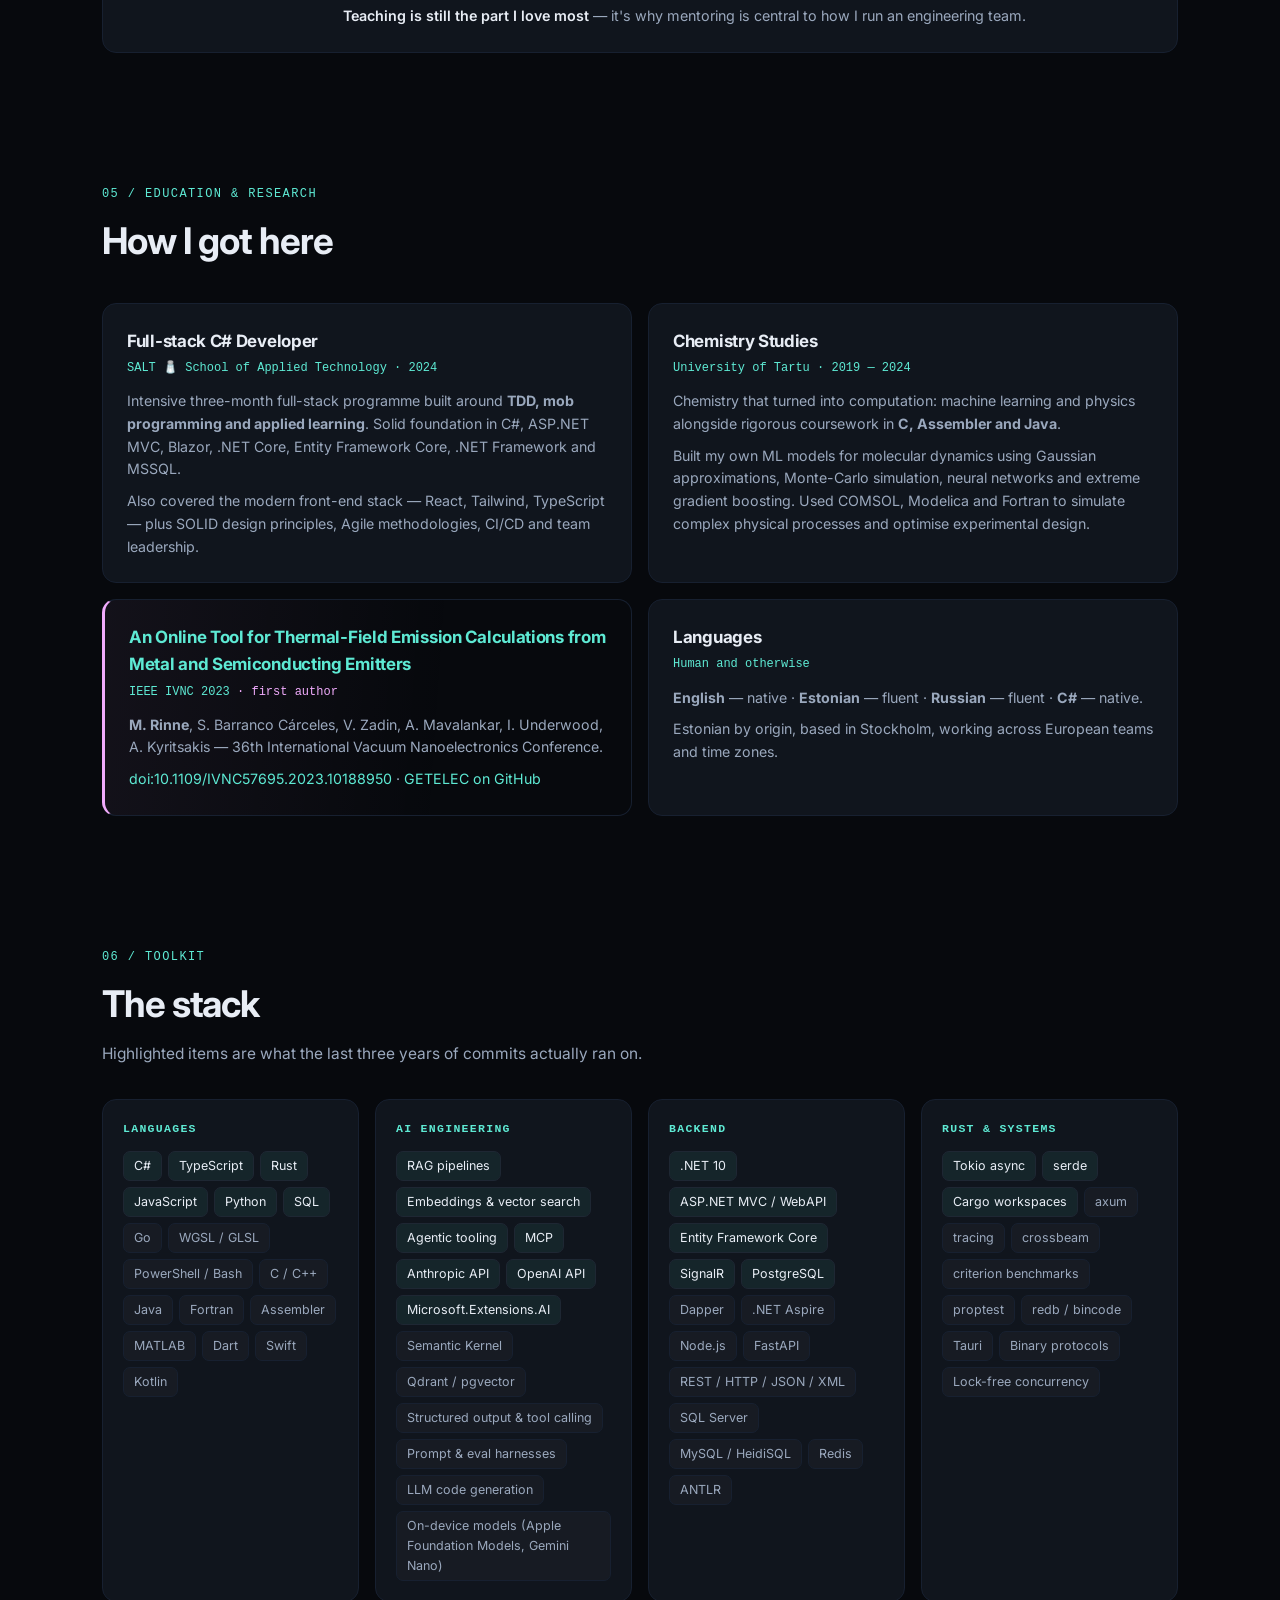
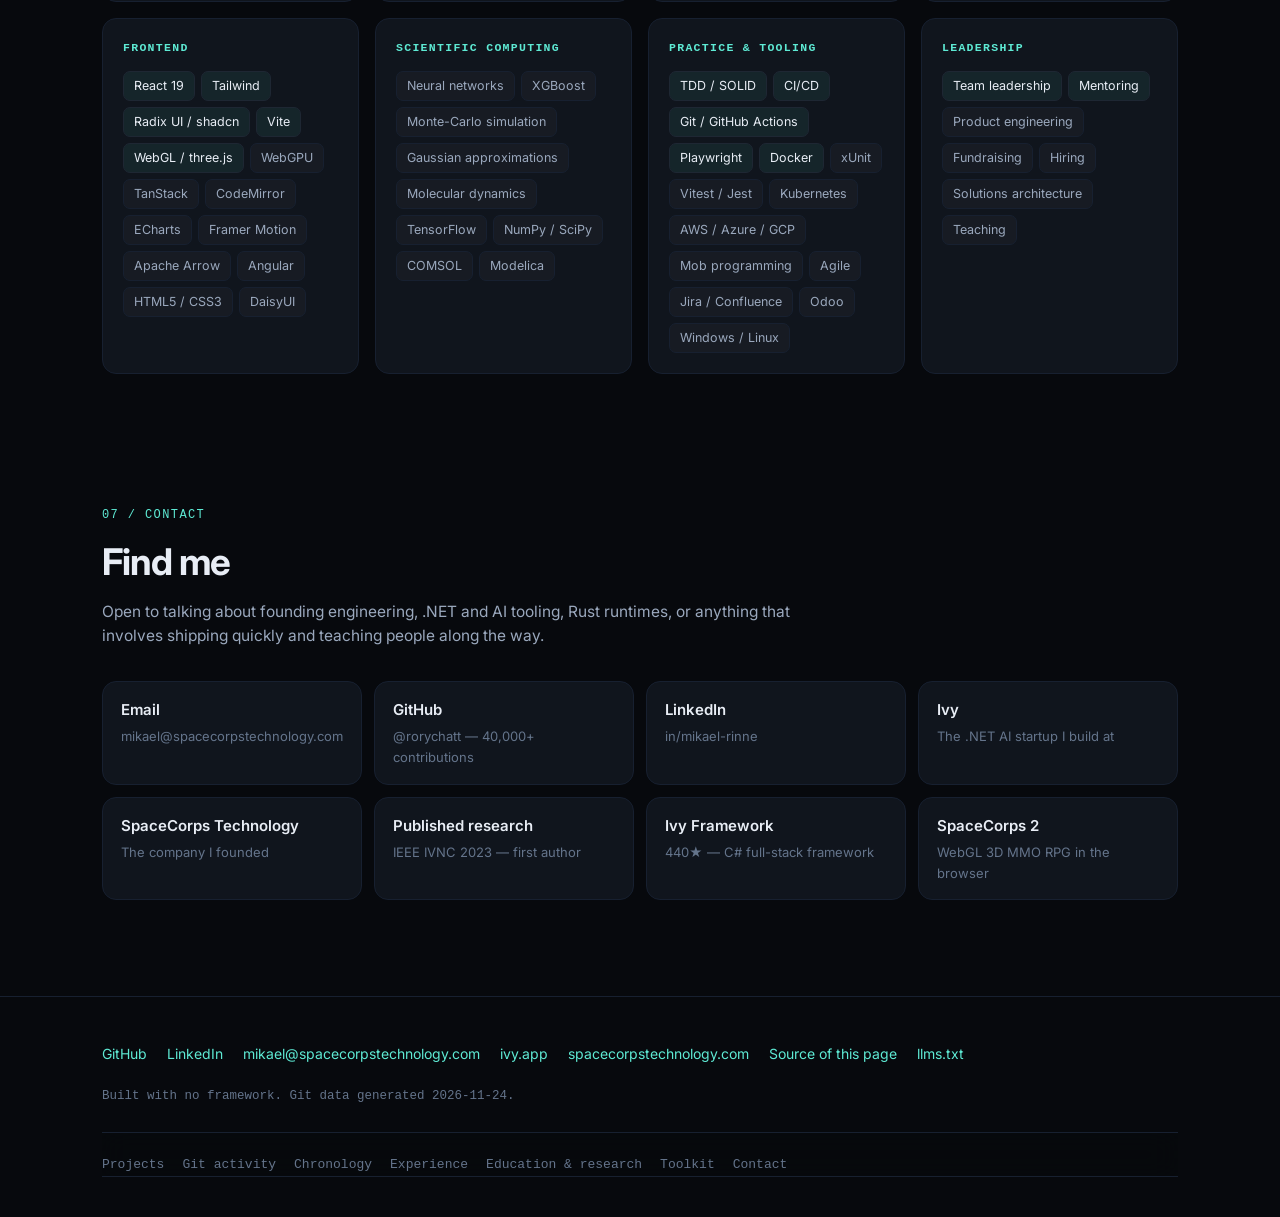
==== commit c2c72928: "chore: refresh GitHub data (2026-11-24)" ====
--- a/index.html
+++ b/index.html
@@ -164,8 +164,8 @@
     </div>
     <div class="stats" id="stats">
       <!-- BEGIN stats -->
-      <div class="stat"><b data-to="40134">40,134</b><span>Contributions since 2023</span></div>
-      <div class="stat"><b data-to="11150">11,150</b><span>Commits in top projects</span></div>
+      <div class="stat"><b data-to="40167">40,167</b><span>Contributions since 2023</span></div>
+      <div class="stat"><b data-to="11153">11,153</b><span>Commits in top projects</span></div>
       <div class="stat"><b data-to="164">164</b><span>Repositories touched</span></div>
       <div class="stat"><b data-to="679">679</b><span>Stars on shipped work</span></div>
       <div class="stat"><b data-to="3">3</b><span>Years of history shown</span></div>
@@ -357,7 +357,7 @@
         <div class="slug">SpaceCorps/play</div>
         <p class="desc">Cross-platform client distribution and download portal for SpaceCorps 2027 (space MMO RPG) across macOS (.dmg), Windows (.zip), and Linux (.AppImage/.tar.gz).</p>
         <p class="role">Automated packaging pipeline, headless verification smoke tests, and release distribution on GitHub Pages and Sliplane.</p>
-        <div class="proj-meta"><span class="pill commits">135 commits</span><span class="pill star">★ 2</span><span class="pill lang" style="--d:#f97316">Rust</span><span class="pill">2026</span></div>
+        <div class="proj-meta"><span class="pill commits">138 commits</span><span class="pill star">★ 2</span><span class="pill lang" style="--d:#f97316">Rust</span><span class="pill">2026</span></div>
       </article>
       <!-- END projects -->
     </div>
@@ -414,7 +414,7 @@
     </div>
     <div class="tl" id="timeline-list">
       <!-- BEGIN timeline -->
-      <div class="tl-year">2026<small>50 repos started · 8,917 commits</small></div>
+      <div class="tl-year">2026<small>50 repos started · 8,920 commits</small></div>
       <div class="tl-items">
         <div class="tl-row"><div class="tl-name"><span class="org">Ivy-Interactive/</span><a href="https://github.com/Ivy-Interactive/Ivy-Tendril" target="_blank" rel="noopener">Ivy-Tendril</a><span class="tl-tag" style="border-color:#8b5cf655;color:#8b5cf6">C#</span></div><div class="tl-right"><span class="tl-bar"><i style="width:55.1980198019802%"></i></span><span class="tl-n">2,007</span></div></div>
         <div class="tl-row"><div class="tl-name"><span class="org">SpaceCorps/</span><a href="https://github.com/SpaceCorps/obop" target="_blank" rel="noopener">obop</a><span class="tl-tag" style="border-color:#f9731655;color:#f97316">Rust</span></div><div class="tl-right"><span class="tl-bar"><i style="width:53.107810781078115%"></i></span><span class="tl-n">1,931</span></div></div>
@@ -426,7 +426,7 @@
         <div class="tl-row"><div class="tl-name"><span class="org">rorychatt/</span><a href="https://github.com/rorychatt/Ivy-Command-Center" target="_blank" rel="noopener">Ivy-Command-Center</a><span class="tl-tag" style="border-color:#8b5cf655;color:#8b5cf6">C#</span></div><div class="tl-right"><span class="tl-bar"><i style="width:8.690869086908691%"></i></span><span class="tl-n">316</span></div></div>
         <div class="tl-row"><div class="tl-name"><span class="org">SpaceCorps/</span><a href="https://github.com/SpaceCorps/storybook" target="_blank" rel="noopener">storybook</a><span class="tl-tag" style="border-color:#3b82f655;color:#3b82f6">TypeScript</span></div><div class="tl-right"><span class="tl-bar"><i style="width:6.8481848184818475%"></i></span><span class="tl-n">249</span></div></div>
         <div class="tl-row"><div class="tl-name"><span class="org">rorychatt/</span><a href="https://github.com/rorychatt/gitpub" target="_blank" rel="noopener">gitpub</a><span class="tl-tag" style="border-color:#f9731655;color:#f97316">Rust</span></div><div class="tl-right"><span class="tl-bar"><i style="width:3.575357535753575%"></i></span><span class="tl-n">130</span></div></div>
-        <div class="tl-row"><div class="tl-name"><span class="org">SpaceCorps/</span><a href="https://github.com/SpaceCorps/play" target="_blank" rel="noopener">play</a><span class="tl-tag" style="border-color:#ef444455;color:#ef4444">HTML</span></div><div class="tl-right"><span class="tl-bar"><i style="width:3.3553355335533555%"></i></span><span class="tl-n">122</span></div></div>
+        <div class="tl-row"><div class="tl-name"><span class="org">SpaceCorps/</span><a href="https://github.com/SpaceCorps/play" target="_blank" rel="noopener">play</a><span class="tl-tag" style="border-color:#ef444455;color:#ef4444">HTML</span></div><div class="tl-right"><span class="tl-bar"><i style="width:3.437843784378438%"></i></span><span class="tl-n">125</span></div></div>
         <div class="tl-row"><div class="tl-name"><span class="org">SpaceCorps/</span><a href="https://github.com/SpaceCorps/open-glass" target="_blank" rel="noopener">open-glass</a><span class="tl-tag" style="border-color:#3b82f655;color:#3b82f6">TypeScript</span></div><div class="tl-right"><span class="tl-bar"><i style="width:3.2453245324532456%"></i></span><span class="tl-n">118</span></div></div>
         <div class="tl-row"><div class="tl-name"><span class="org">SpaceCorps/</span><a href="https://github.com/SpaceCorps/open-accounting-sweden" target="_blank" rel="noopener">open-accounting-sweden</a><span class="tl-tag" style="border-color:#f9731655;color:#f97316">Rust</span></div><div class="tl-right"><span class="tl-bar"><i style="width:3%"></i></span><span class="tl-n">101</span></div></div>
         <div class="tl-row"><div class="tl-name"><span class="org">SpaceCorps/</span><a href="https://github.com/SpaceCorps/Sliplane-Cli" target="_blank" rel="noopener">Sliplane-Cli</a><span class="tl-tag" style="border-color:#f9731655;color:#f97316">Rust</span></div><div class="tl-right"><span class="tl-bar"><i style="width:3%"></i></span><span class="tl-n">73</span></div></div>
@@ -884,7 +884,7 @@
   </div>
 </footer>
 
-<script src="assets/data.js?v=c0550b3cd1"></script>
+<script src="assets/data.js?v=910893aabd"></script>
 <script src="assets/app.js?v=792943f432"></script>
 </body>
 </html>
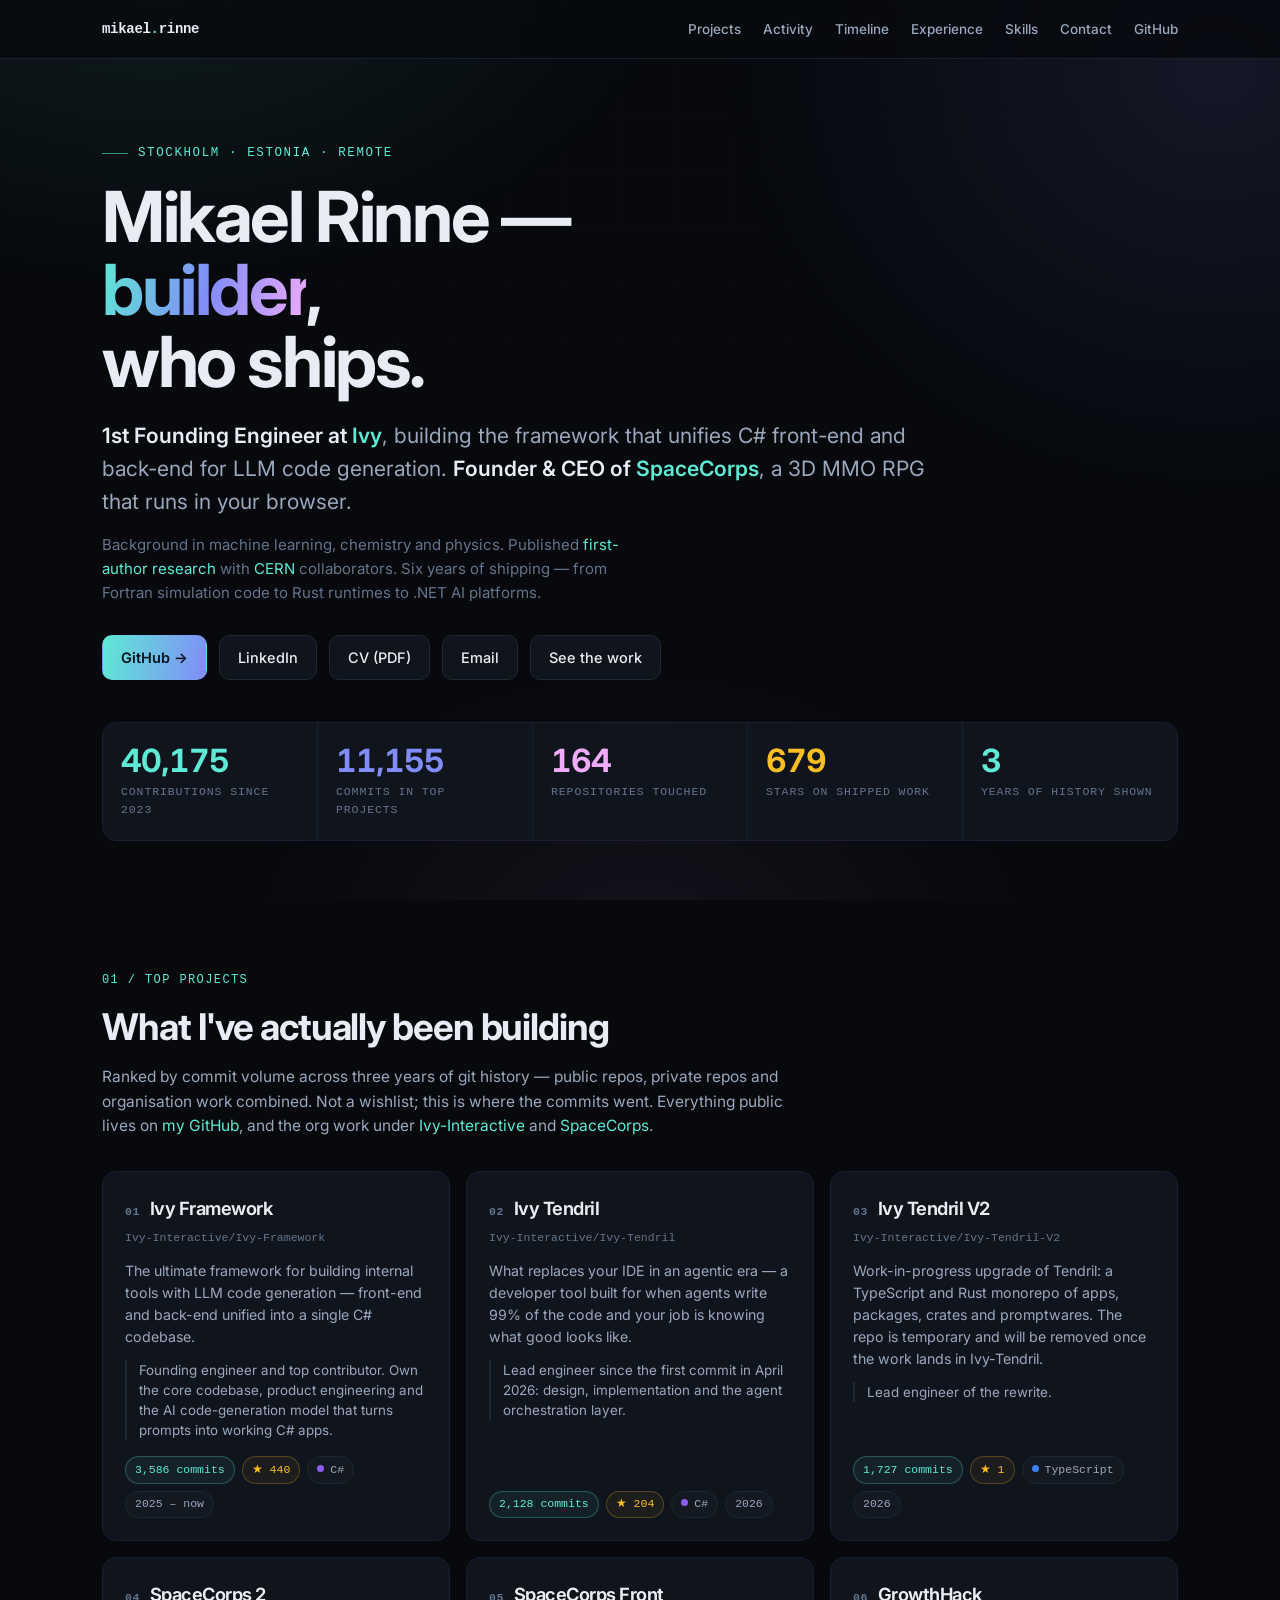
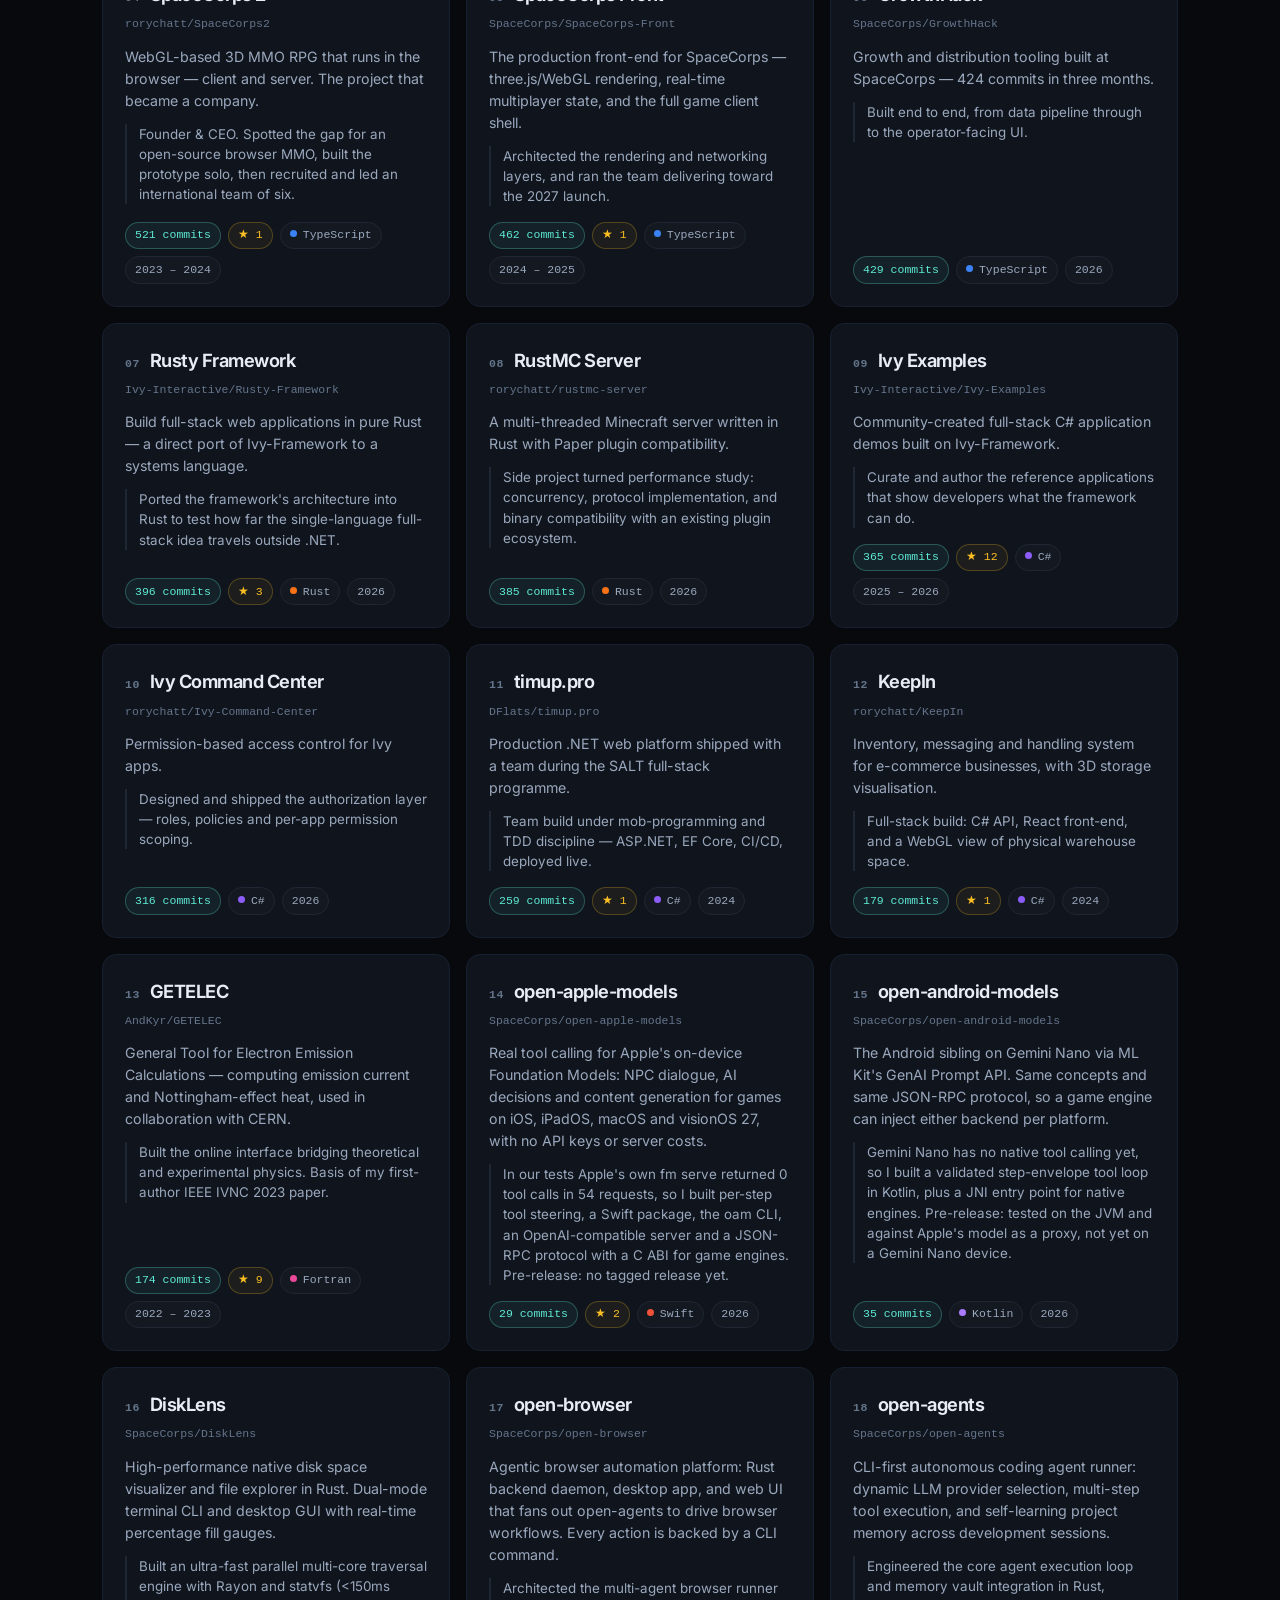
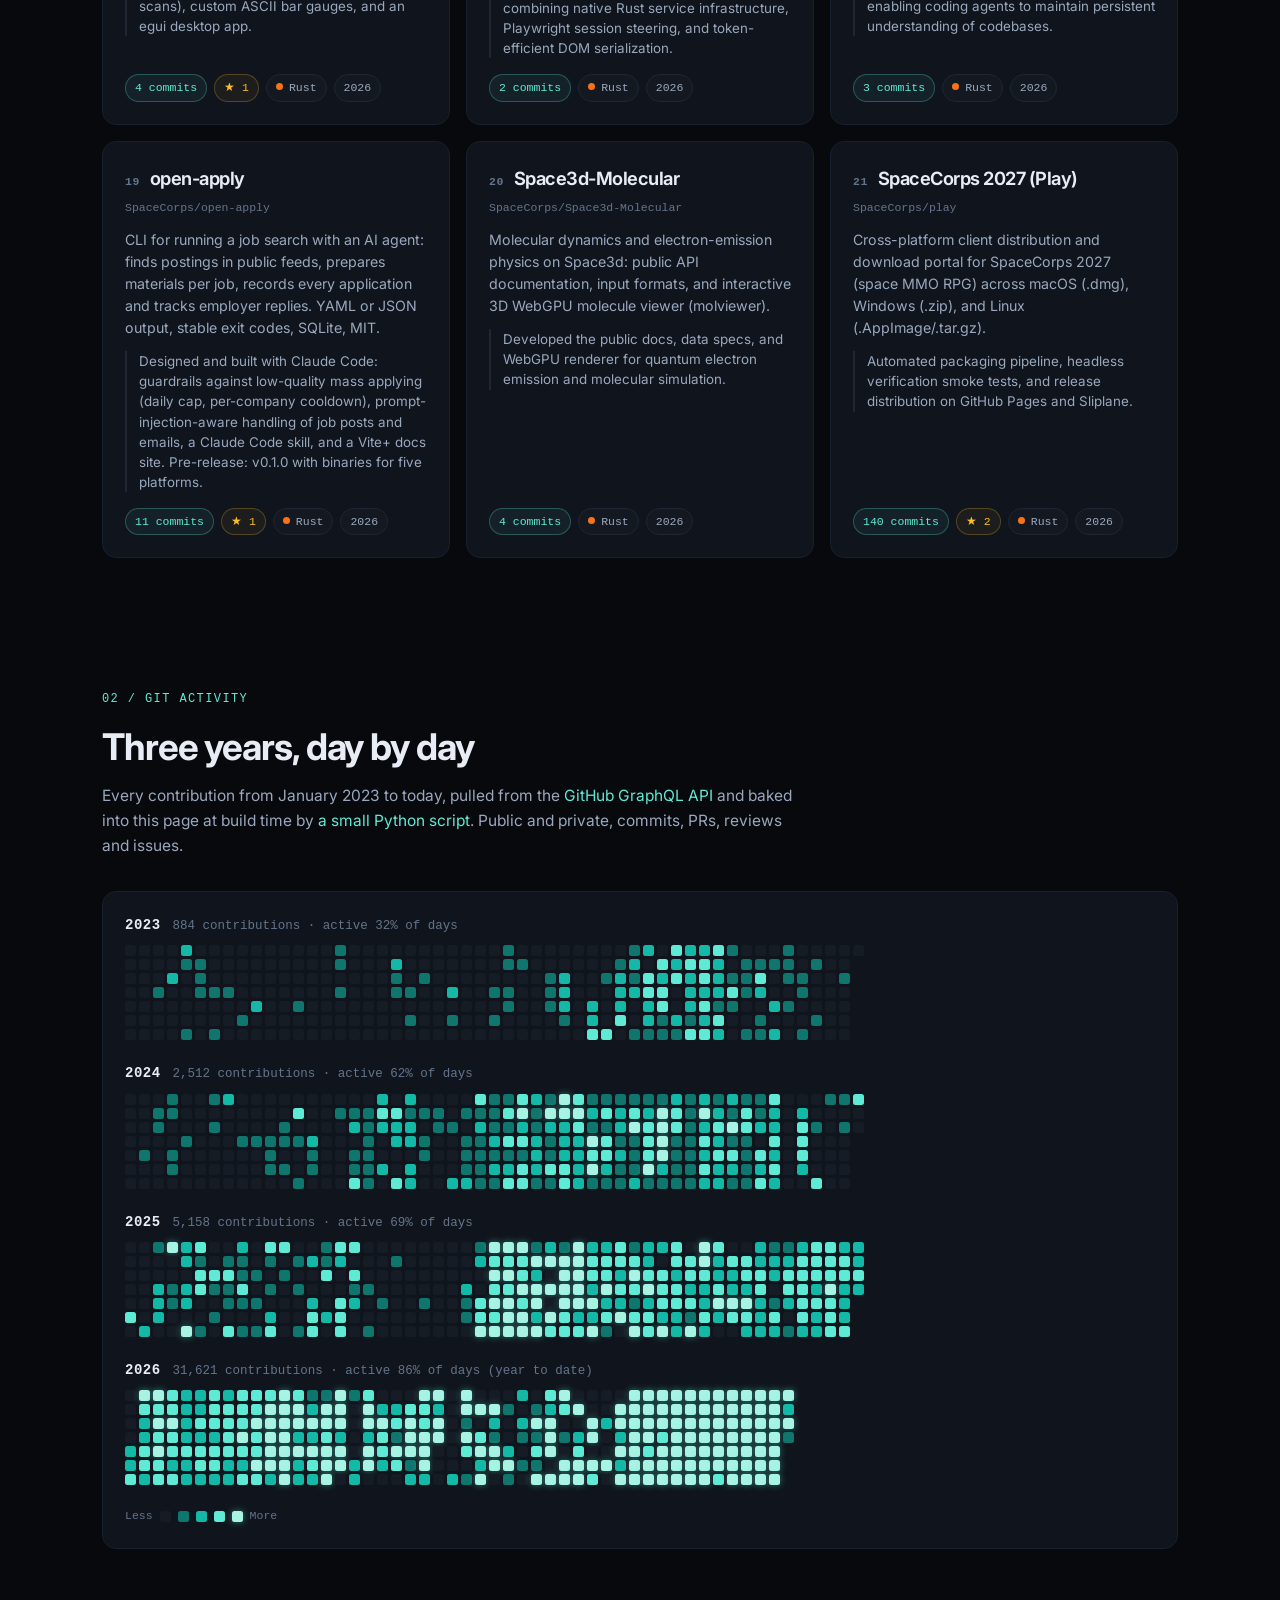
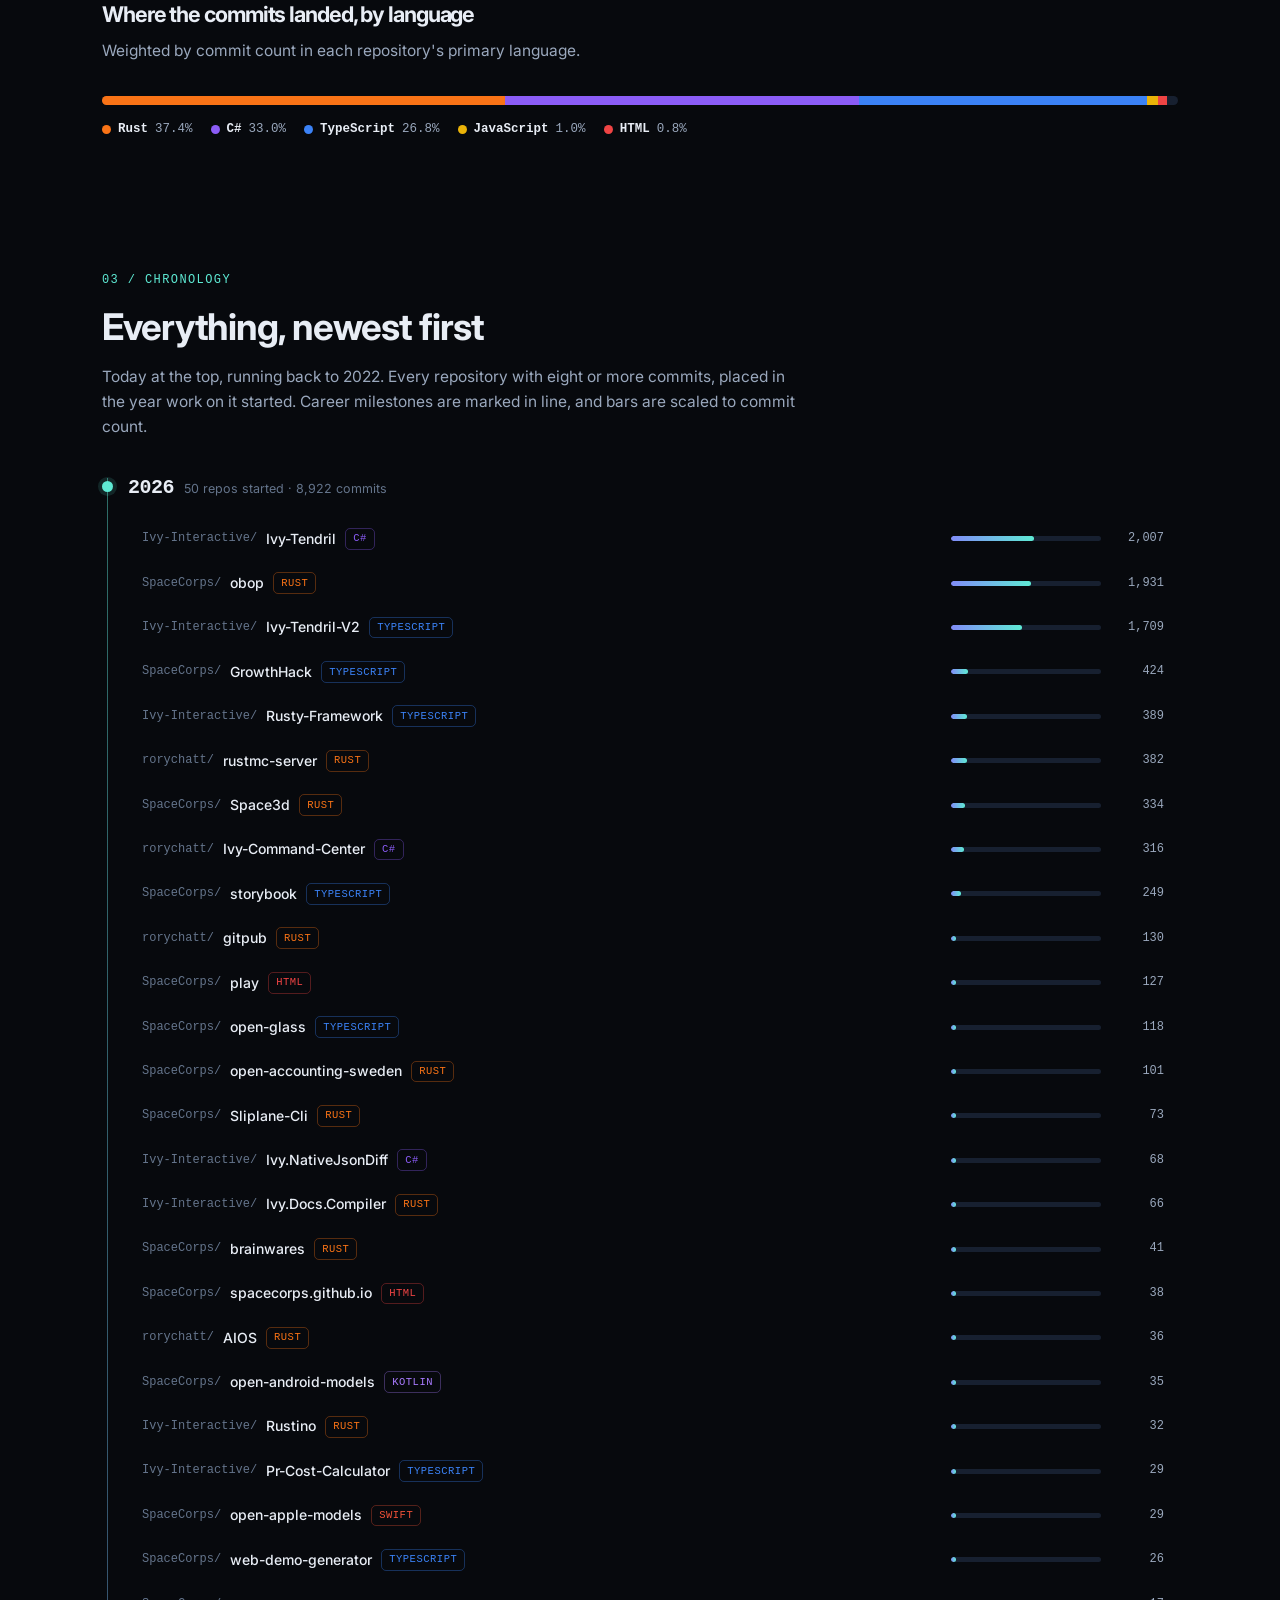
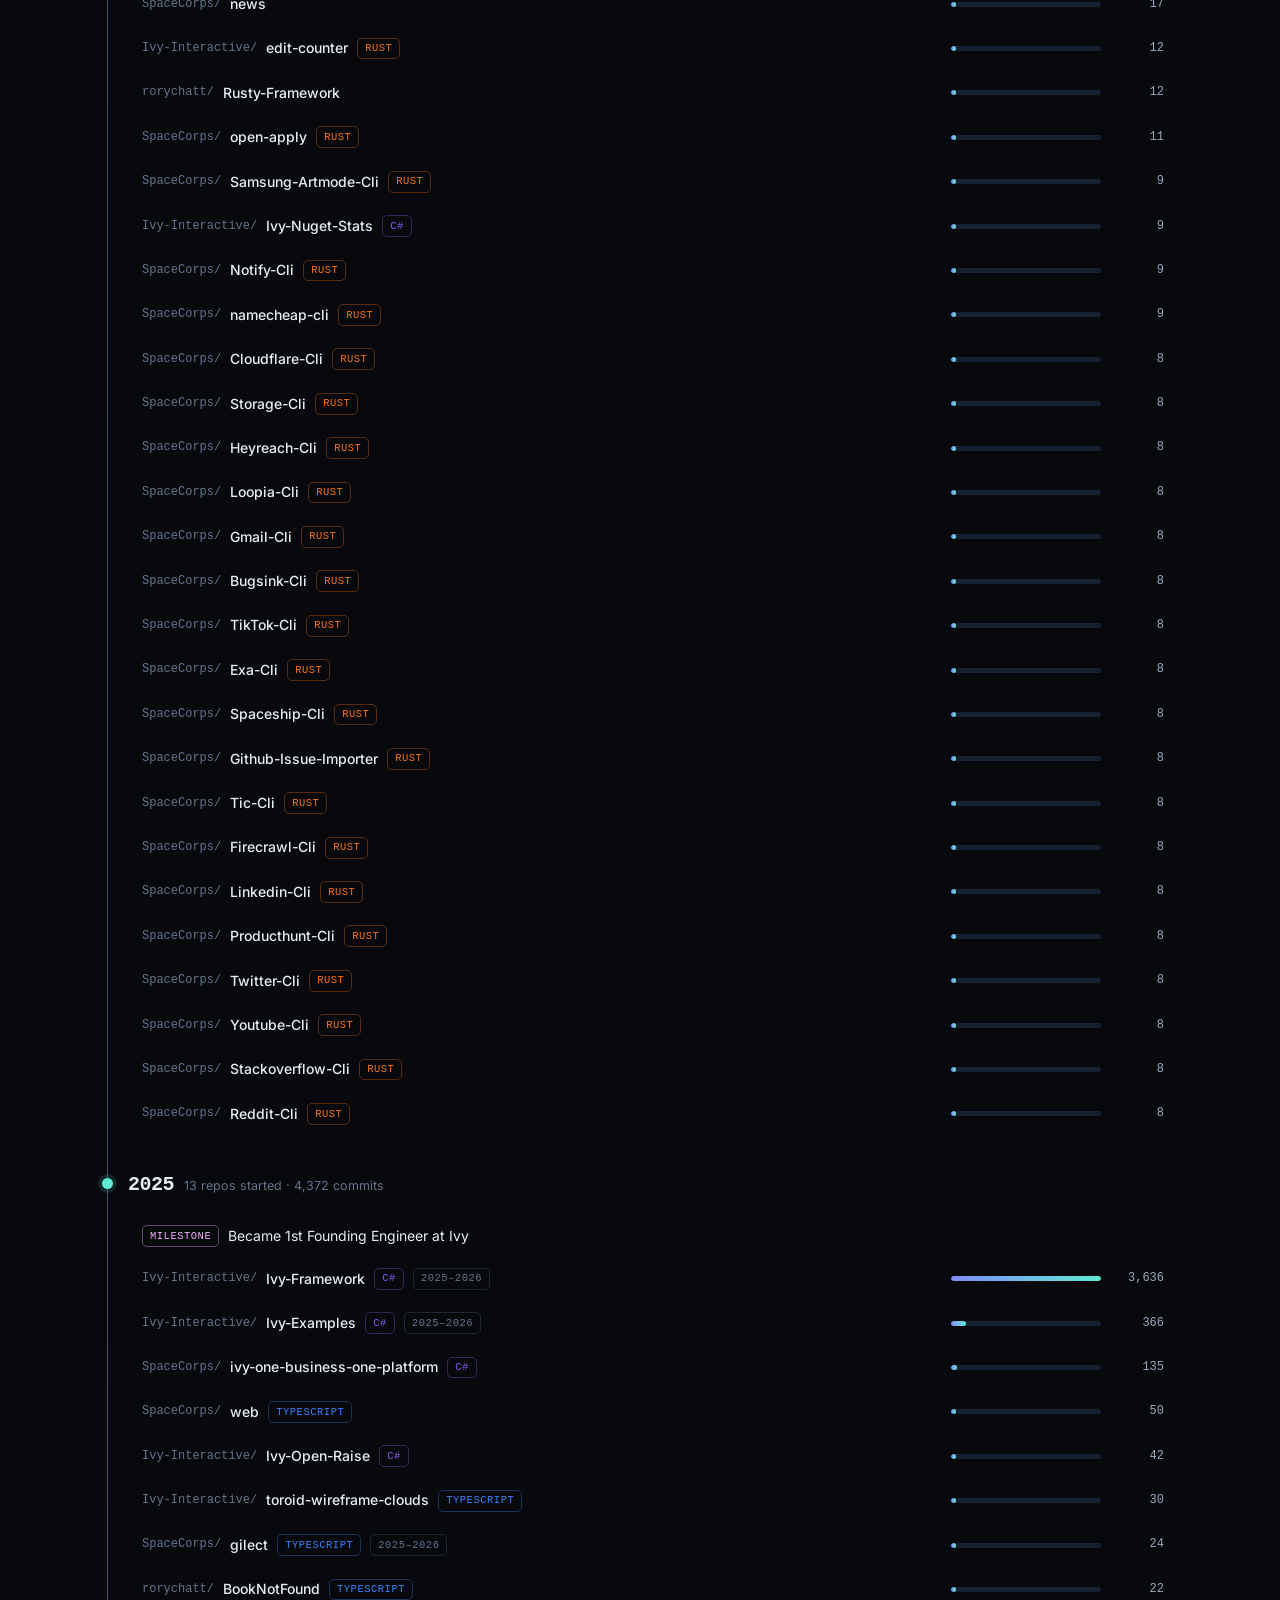
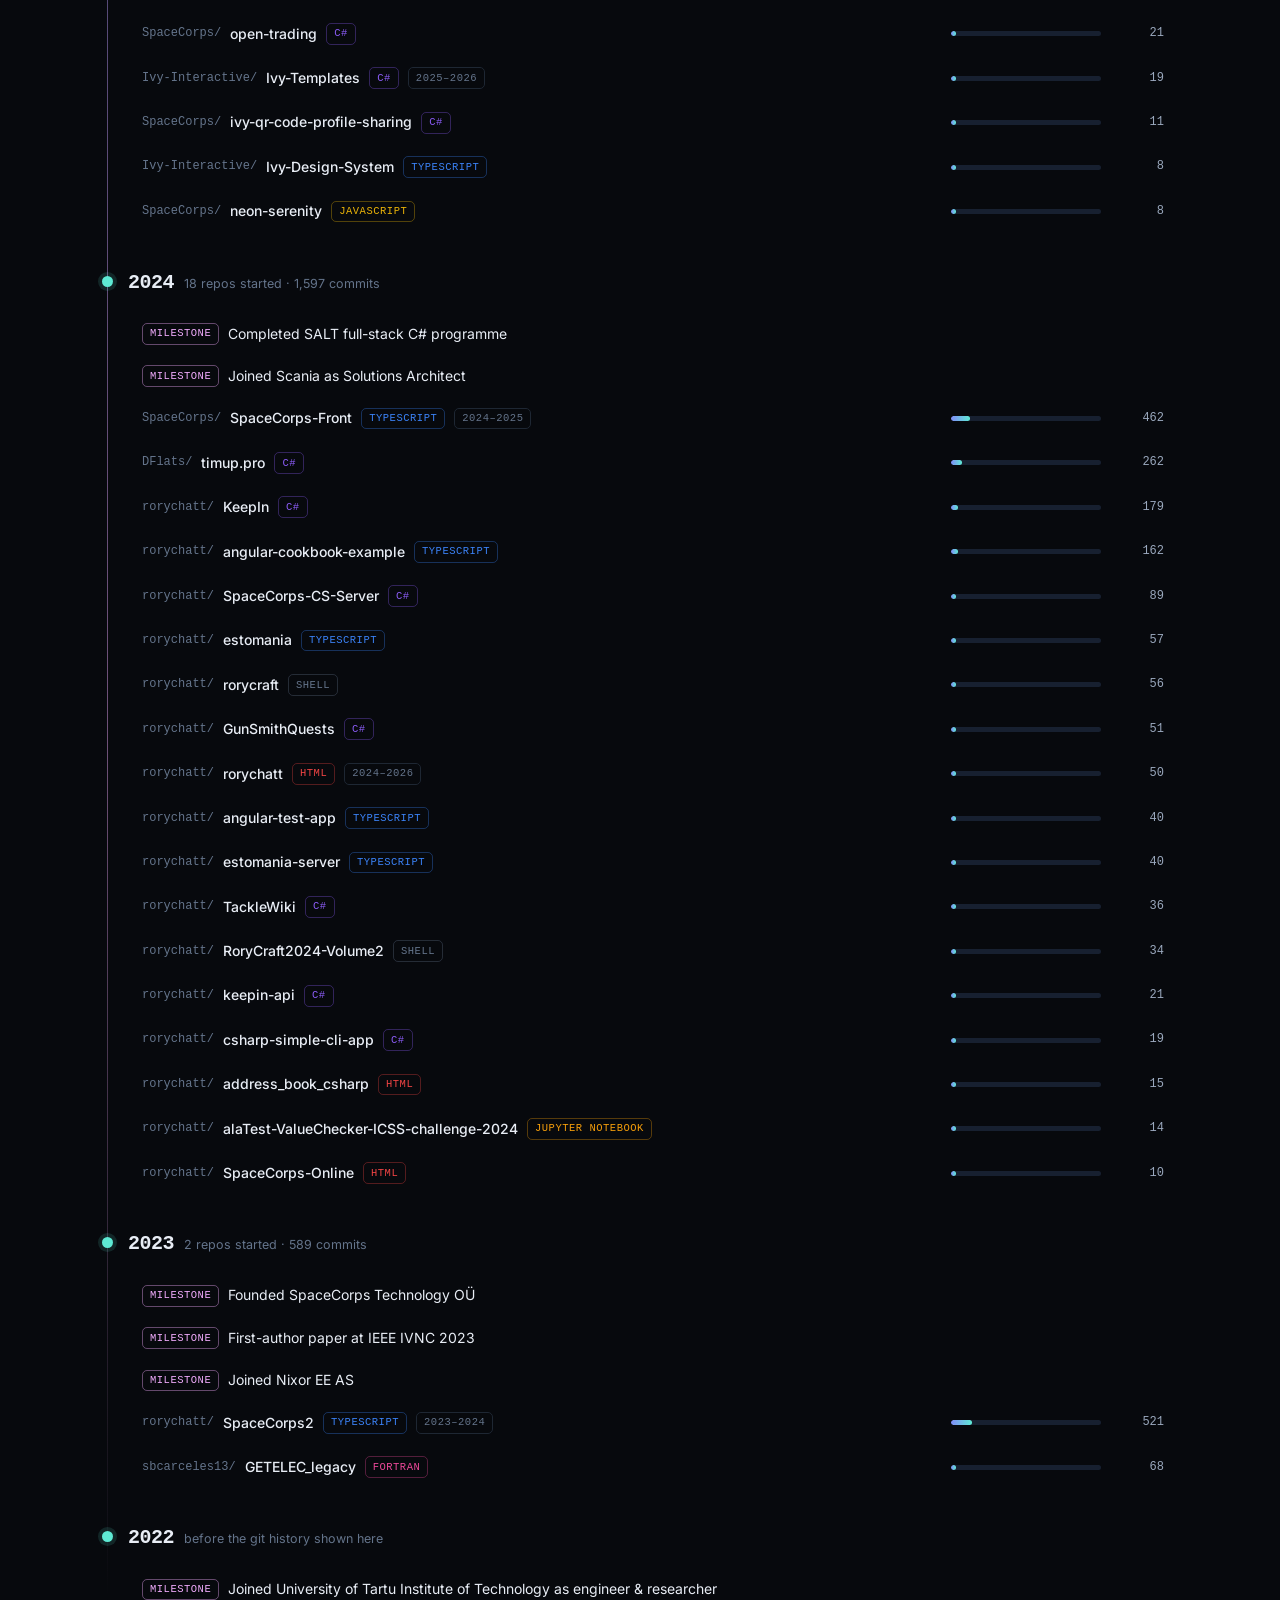
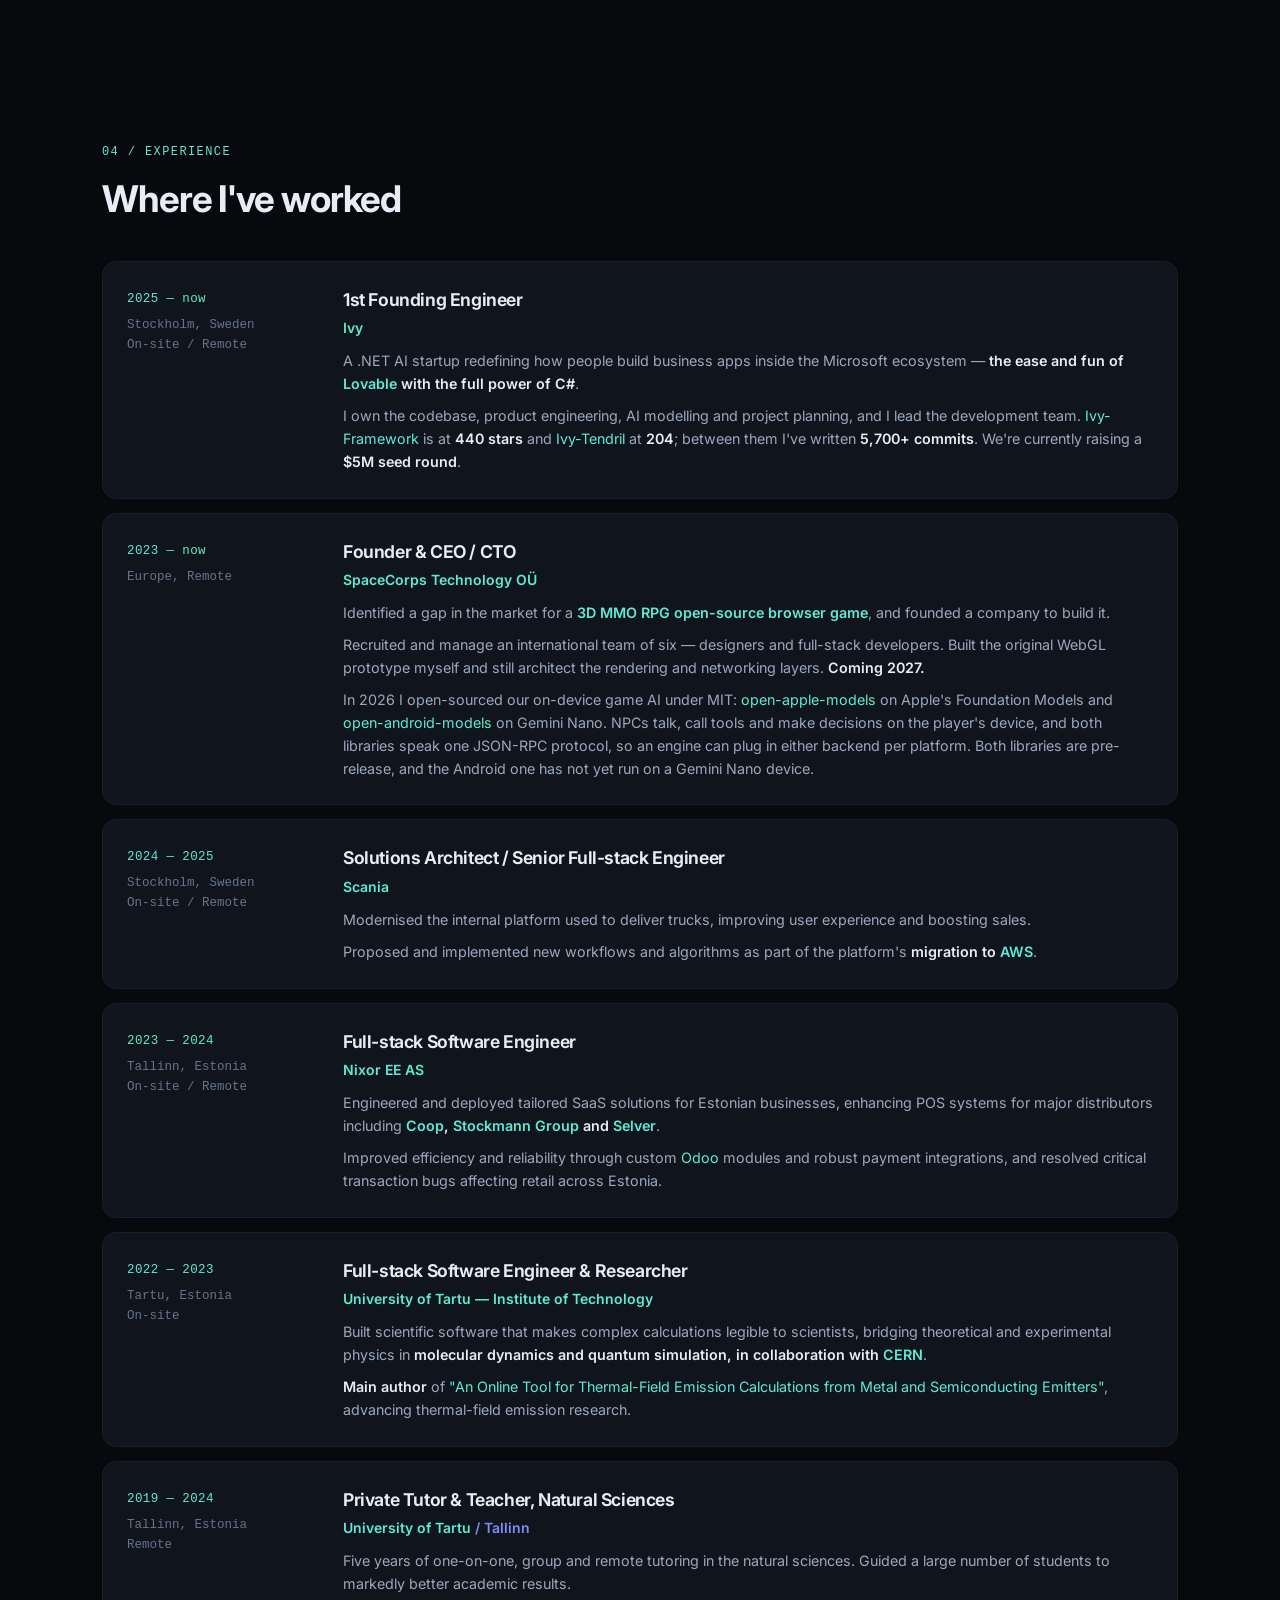
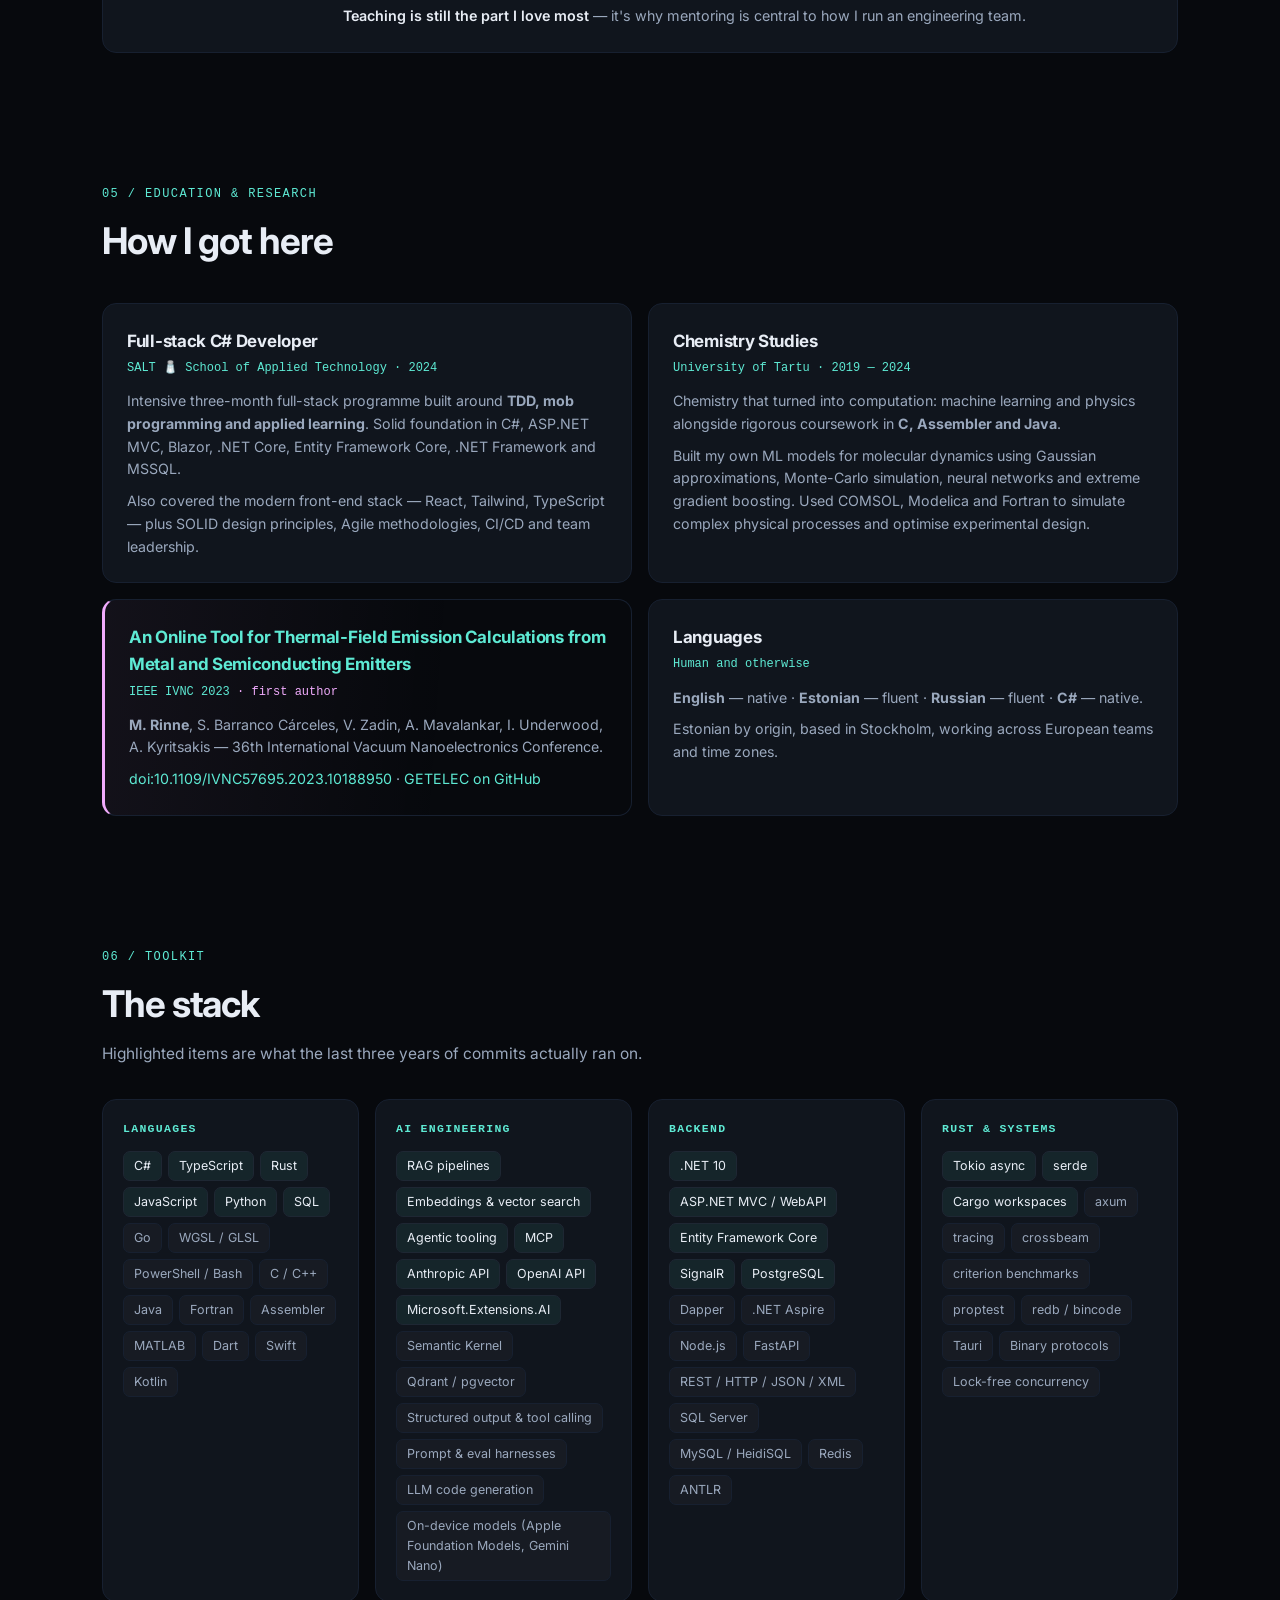
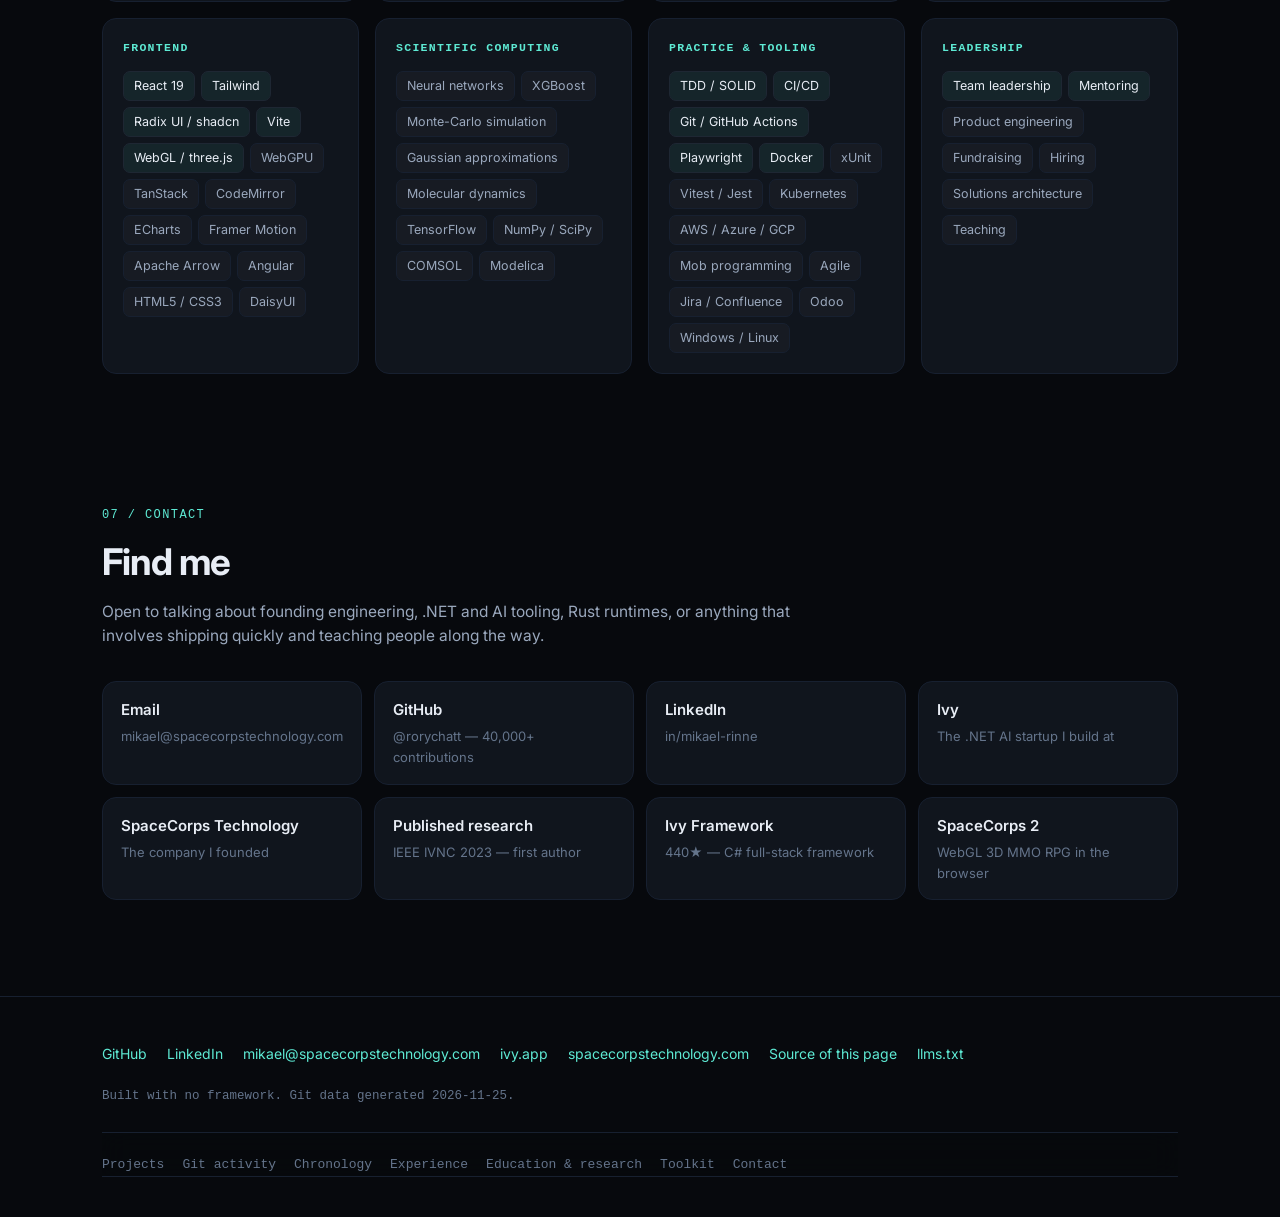
==== commit 0d88d2bf: "chore: refresh GitHub data (2026-11-25)" ====
--- a/index.html
+++ b/index.html
@@ -164,8 +164,8 @@
     </div>
     <div class="stats" id="stats">
       <!-- BEGIN stats -->
-      <div class="stat"><b data-to="40167">40,167</b><span>Contributions since 2023</span></div>
-      <div class="stat"><b data-to="11153">11,153</b><span>Commits in top projects</span></div>
+      <div class="stat"><b data-to="40175">40,175</b><span>Contributions since 2023</span></div>
+      <div class="stat"><b data-to="11155">11,155</b><span>Commits in top projects</span></div>
       <div class="stat"><b data-to="164">164</b><span>Repositories touched</span></div>
       <div class="stat"><b data-to="679">679</b><span>Stars on shipped work</span></div>
       <div class="stat"><b data-to="3">3</b><span>Years of history shown</span></div>
@@ -357,7 +357,7 @@
         <div class="slug">SpaceCorps/play</div>
         <p class="desc">Cross-platform client distribution and download portal for SpaceCorps 2027 (space MMO RPG) across macOS (.dmg), Windows (.zip), and Linux (.AppImage/.tar.gz).</p>
         <p class="role">Automated packaging pipeline, headless verification smoke tests, and release distribution on GitHub Pages and Sliplane.</p>
-        <div class="proj-meta"><span class="pill commits">138 commits</span><span class="pill star">★ 2</span><span class="pill lang" style="--d:#f97316">Rust</span><span class="pill">2026</span></div>
+        <div class="proj-meta"><span class="pill commits">140 commits</span><span class="pill star">★ 2</span><span class="pill lang" style="--d:#f97316">Rust</span><span class="pill">2026</span></div>
       </article>
       <!-- END projects -->
     </div>
@@ -414,7 +414,7 @@
     </div>
     <div class="tl" id="timeline-list">
       <!-- BEGIN timeline -->
-      <div class="tl-year">2026<small>50 repos started · 8,920 commits</small></div>
+      <div class="tl-year">2026<small>50 repos started · 8,922 commits</small></div>
       <div class="tl-items">
         <div class="tl-row"><div class="tl-name"><span class="org">Ivy-Interactive/</span><a href="https://github.com/Ivy-Interactive/Ivy-Tendril" target="_blank" rel="noopener">Ivy-Tendril</a><span class="tl-tag" style="border-color:#8b5cf655;color:#8b5cf6">C#</span></div><div class="tl-right"><span class="tl-bar"><i style="width:55.1980198019802%"></i></span><span class="tl-n">2,007</span></div></div>
         <div class="tl-row"><div class="tl-name"><span class="org">SpaceCorps/</span><a href="https://github.com/SpaceCorps/obop" target="_blank" rel="noopener">obop</a><span class="tl-tag" style="border-color:#f9731655;color:#f97316">Rust</span></div><div class="tl-right"><span class="tl-bar"><i style="width:53.107810781078115%"></i></span><span class="tl-n">1,931</span></div></div>
@@ -426,7 +426,7 @@
         <div class="tl-row"><div class="tl-name"><span class="org">rorychatt/</span><a href="https://github.com/rorychatt/Ivy-Command-Center" target="_blank" rel="noopener">Ivy-Command-Center</a><span class="tl-tag" style="border-color:#8b5cf655;color:#8b5cf6">C#</span></div><div class="tl-right"><span class="tl-bar"><i style="width:8.690869086908691%"></i></span><span class="tl-n">316</span></div></div>
         <div class="tl-row"><div class="tl-name"><span class="org">SpaceCorps/</span><a href="https://github.com/SpaceCorps/storybook" target="_blank" rel="noopener">storybook</a><span class="tl-tag" style="border-color:#3b82f655;color:#3b82f6">TypeScript</span></div><div class="tl-right"><span class="tl-bar"><i style="width:6.8481848184818475%"></i></span><span class="tl-n">249</span></div></div>
         <div class="tl-row"><div class="tl-name"><span class="org">rorychatt/</span><a href="https://github.com/rorychatt/gitpub" target="_blank" rel="noopener">gitpub</a><span class="tl-tag" style="border-color:#f9731655;color:#f97316">Rust</span></div><div class="tl-right"><span class="tl-bar"><i style="width:3.575357535753575%"></i></span><span class="tl-n">130</span></div></div>
-        <div class="tl-row"><div class="tl-name"><span class="org">SpaceCorps/</span><a href="https://github.com/SpaceCorps/play" target="_blank" rel="noopener">play</a><span class="tl-tag" style="border-color:#ef444455;color:#ef4444">HTML</span></div><div class="tl-right"><span class="tl-bar"><i style="width:3.437843784378438%"></i></span><span class="tl-n">125</span></div></div>
+        <div class="tl-row"><div class="tl-name"><span class="org">SpaceCorps/</span><a href="https://github.com/SpaceCorps/play" target="_blank" rel="noopener">play</a><span class="tl-tag" style="border-color:#ef444455;color:#ef4444">HTML</span></div><div class="tl-right"><span class="tl-bar"><i style="width:3.4928492849284924%"></i></span><span class="tl-n">127</span></div></div>
         <div class="tl-row"><div class="tl-name"><span class="org">SpaceCorps/</span><a href="https://github.com/SpaceCorps/open-glass" target="_blank" rel="noopener">open-glass</a><span class="tl-tag" style="border-color:#3b82f655;color:#3b82f6">TypeScript</span></div><div class="tl-right"><span class="tl-bar"><i style="width:3.2453245324532456%"></i></span><span class="tl-n">118</span></div></div>
         <div class="tl-row"><div class="tl-name"><span class="org">SpaceCorps/</span><a href="https://github.com/SpaceCorps/open-accounting-sweden" target="_blank" rel="noopener">open-accounting-sweden</a><span class="tl-tag" style="border-color:#f9731655;color:#f97316">Rust</span></div><div class="tl-right"><span class="tl-bar"><i style="width:3%"></i></span><span class="tl-n">101</span></div></div>
         <div class="tl-row"><div class="tl-name"><span class="org">SpaceCorps/</span><a href="https://github.com/SpaceCorps/Sliplane-Cli" target="_blank" rel="noopener">Sliplane-Cli</a><span class="tl-tag" style="border-color:#f9731655;color:#f97316">Rust</span></div><div class="tl-right"><span class="tl-bar"><i style="width:3%"></i></span><span class="tl-n">73</span></div></div>
@@ -884,7 +884,7 @@
   </div>
 </footer>
 
-<script src="assets/data.js?v=910893aabd"></script>
+<script src="assets/data.js?v=709caa5d82"></script>
 <script src="assets/app.js?v=792943f432"></script>
 </body>
 </html>
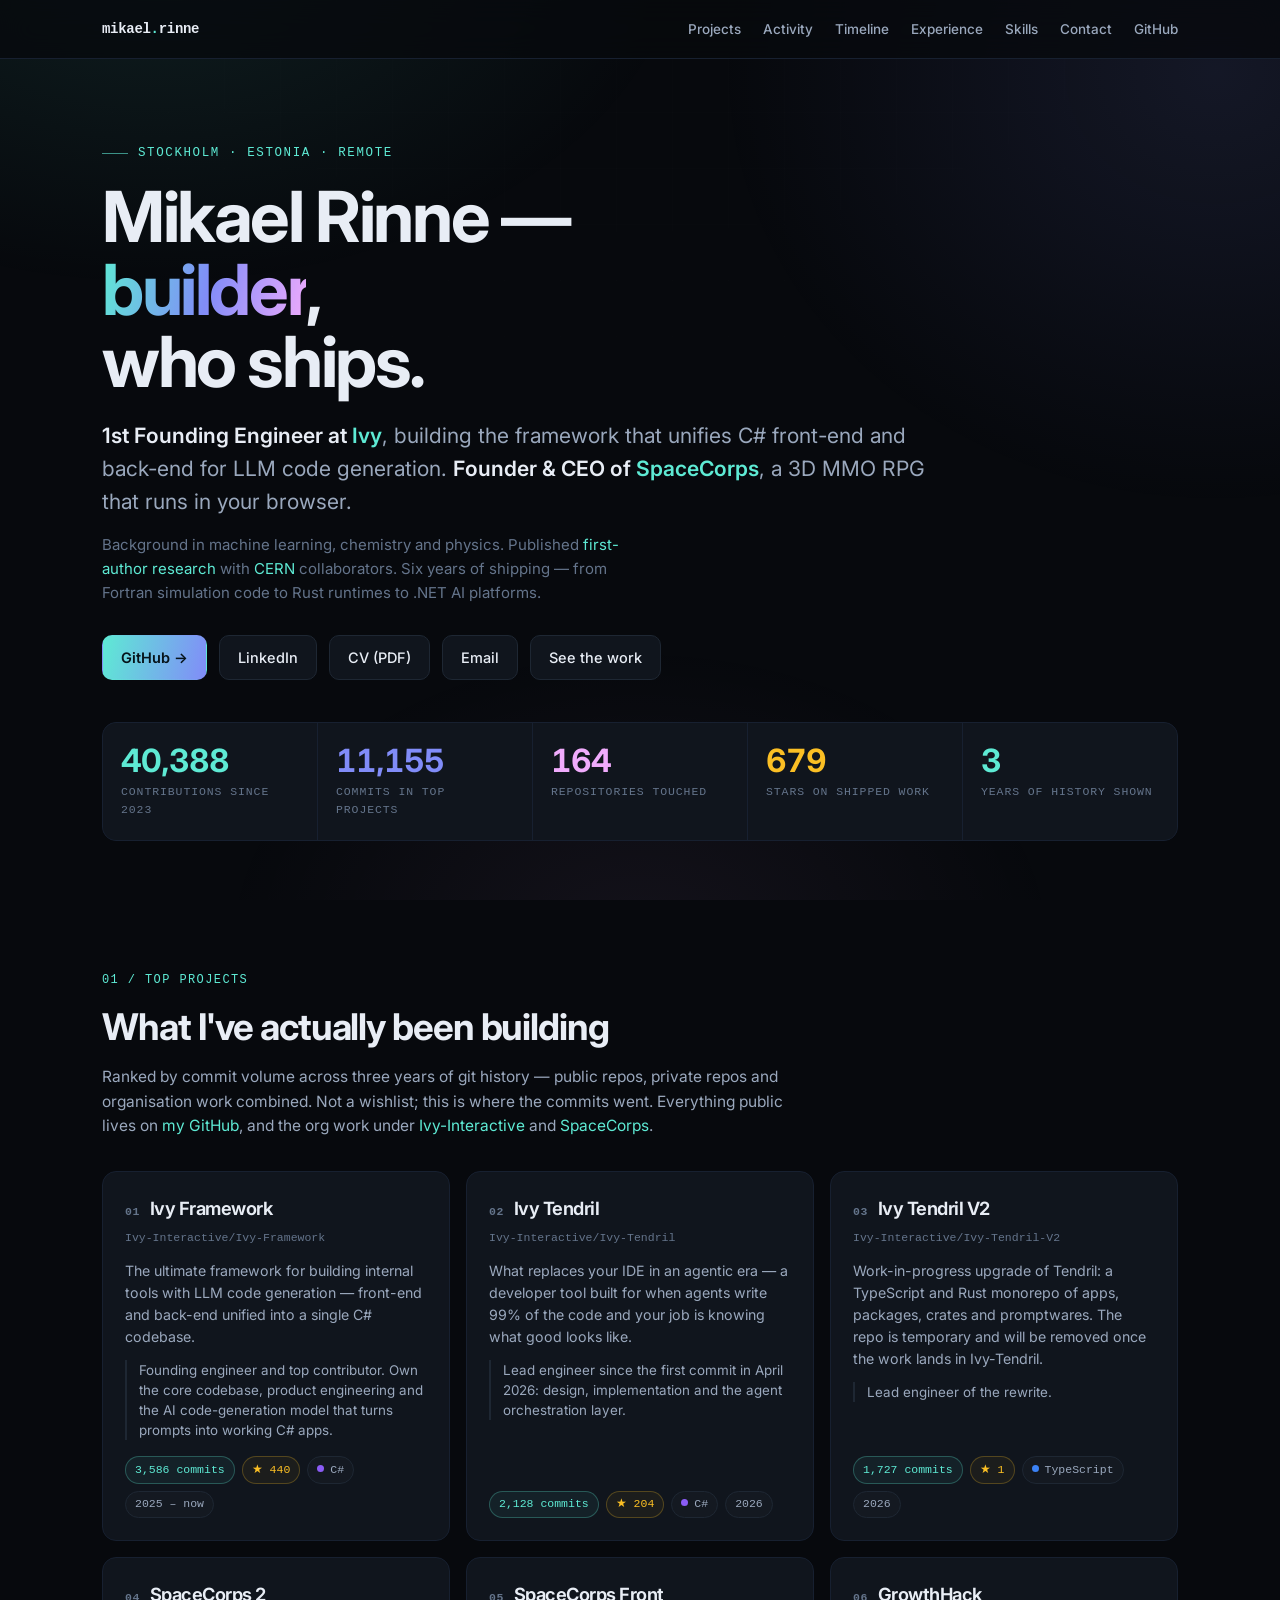
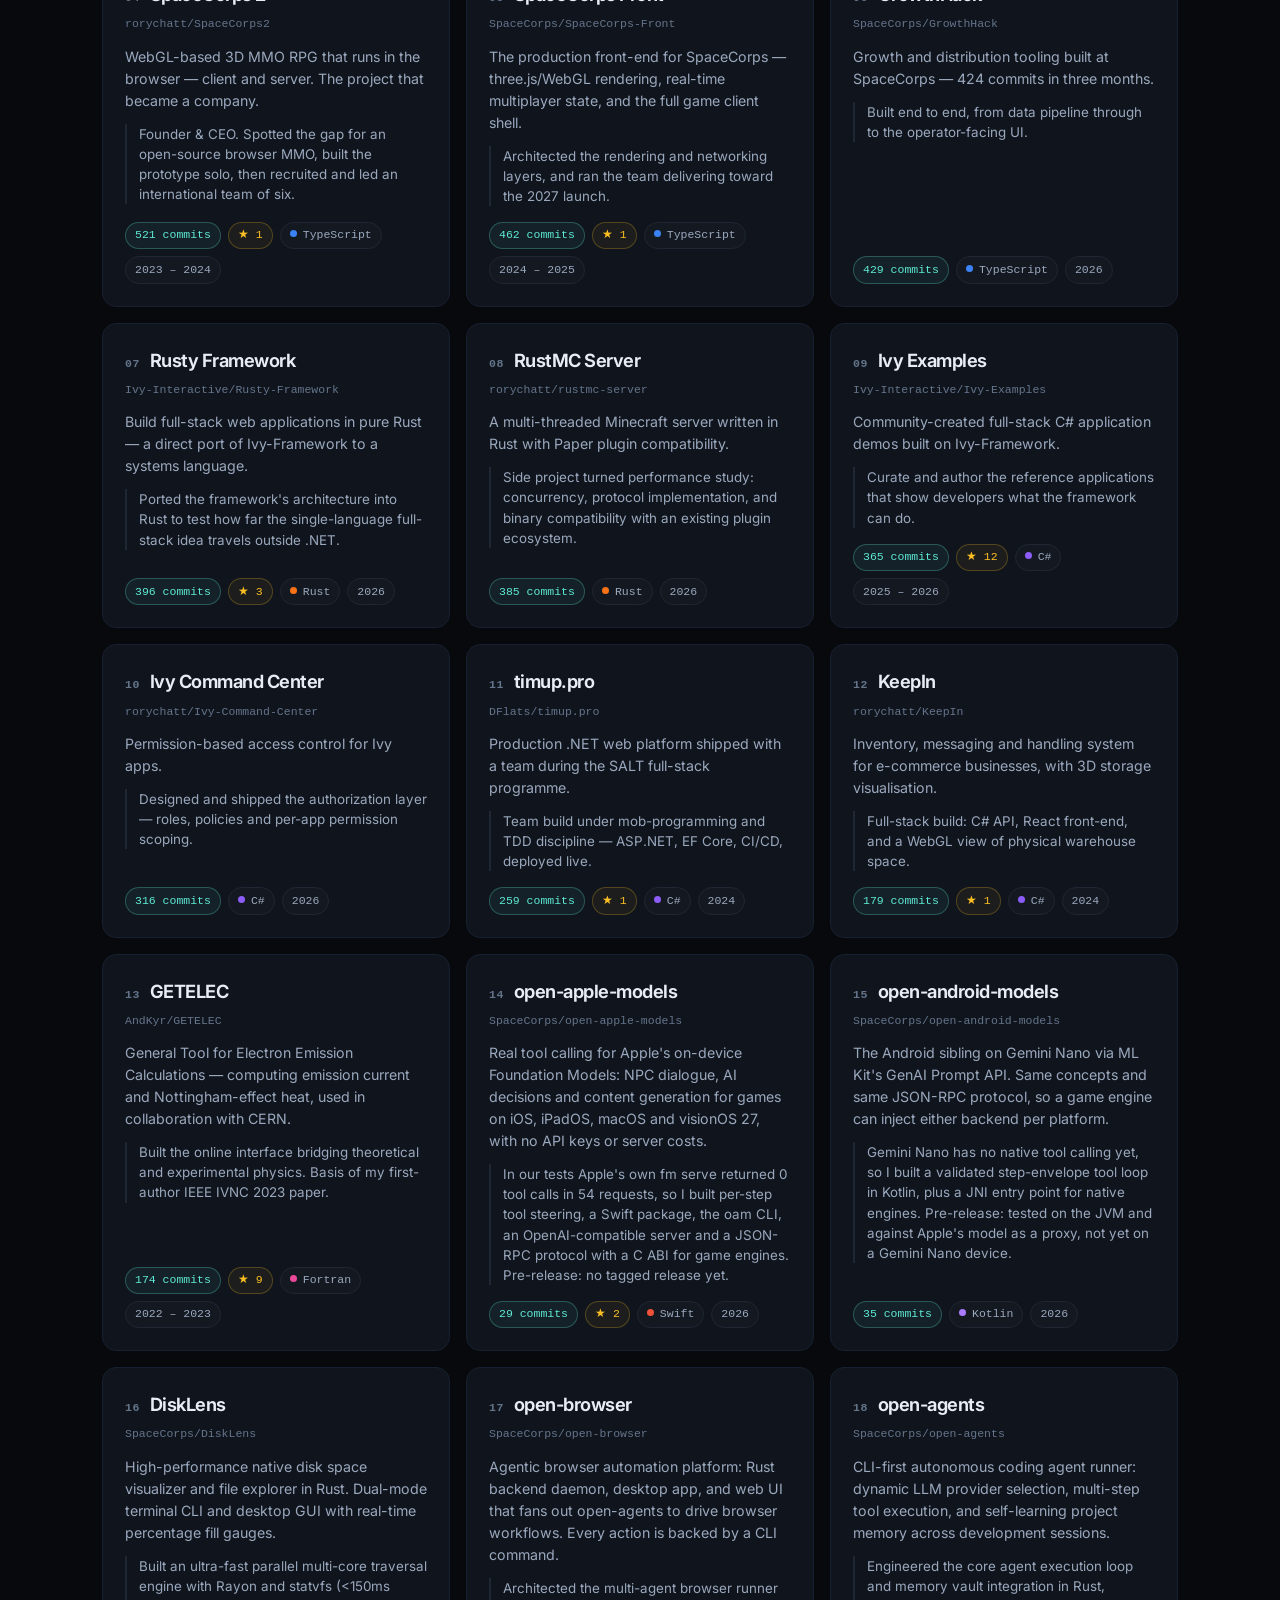
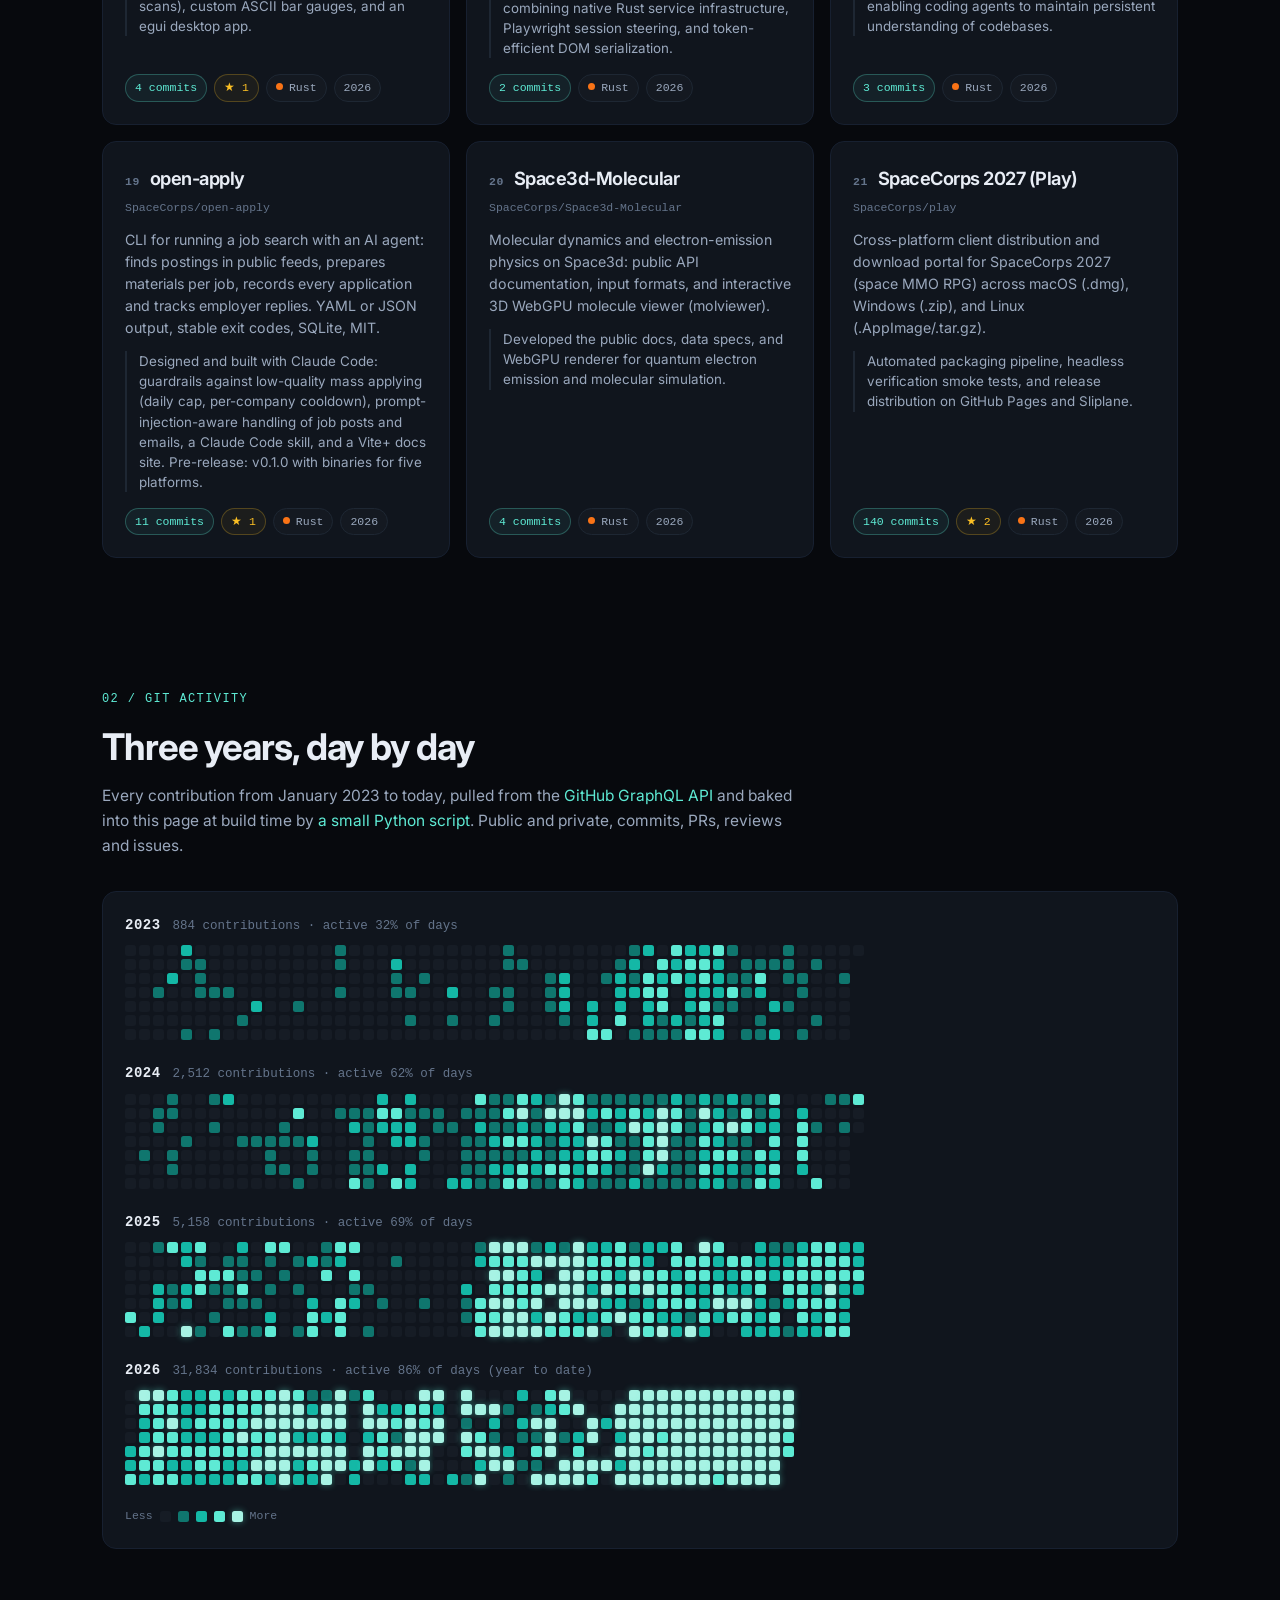
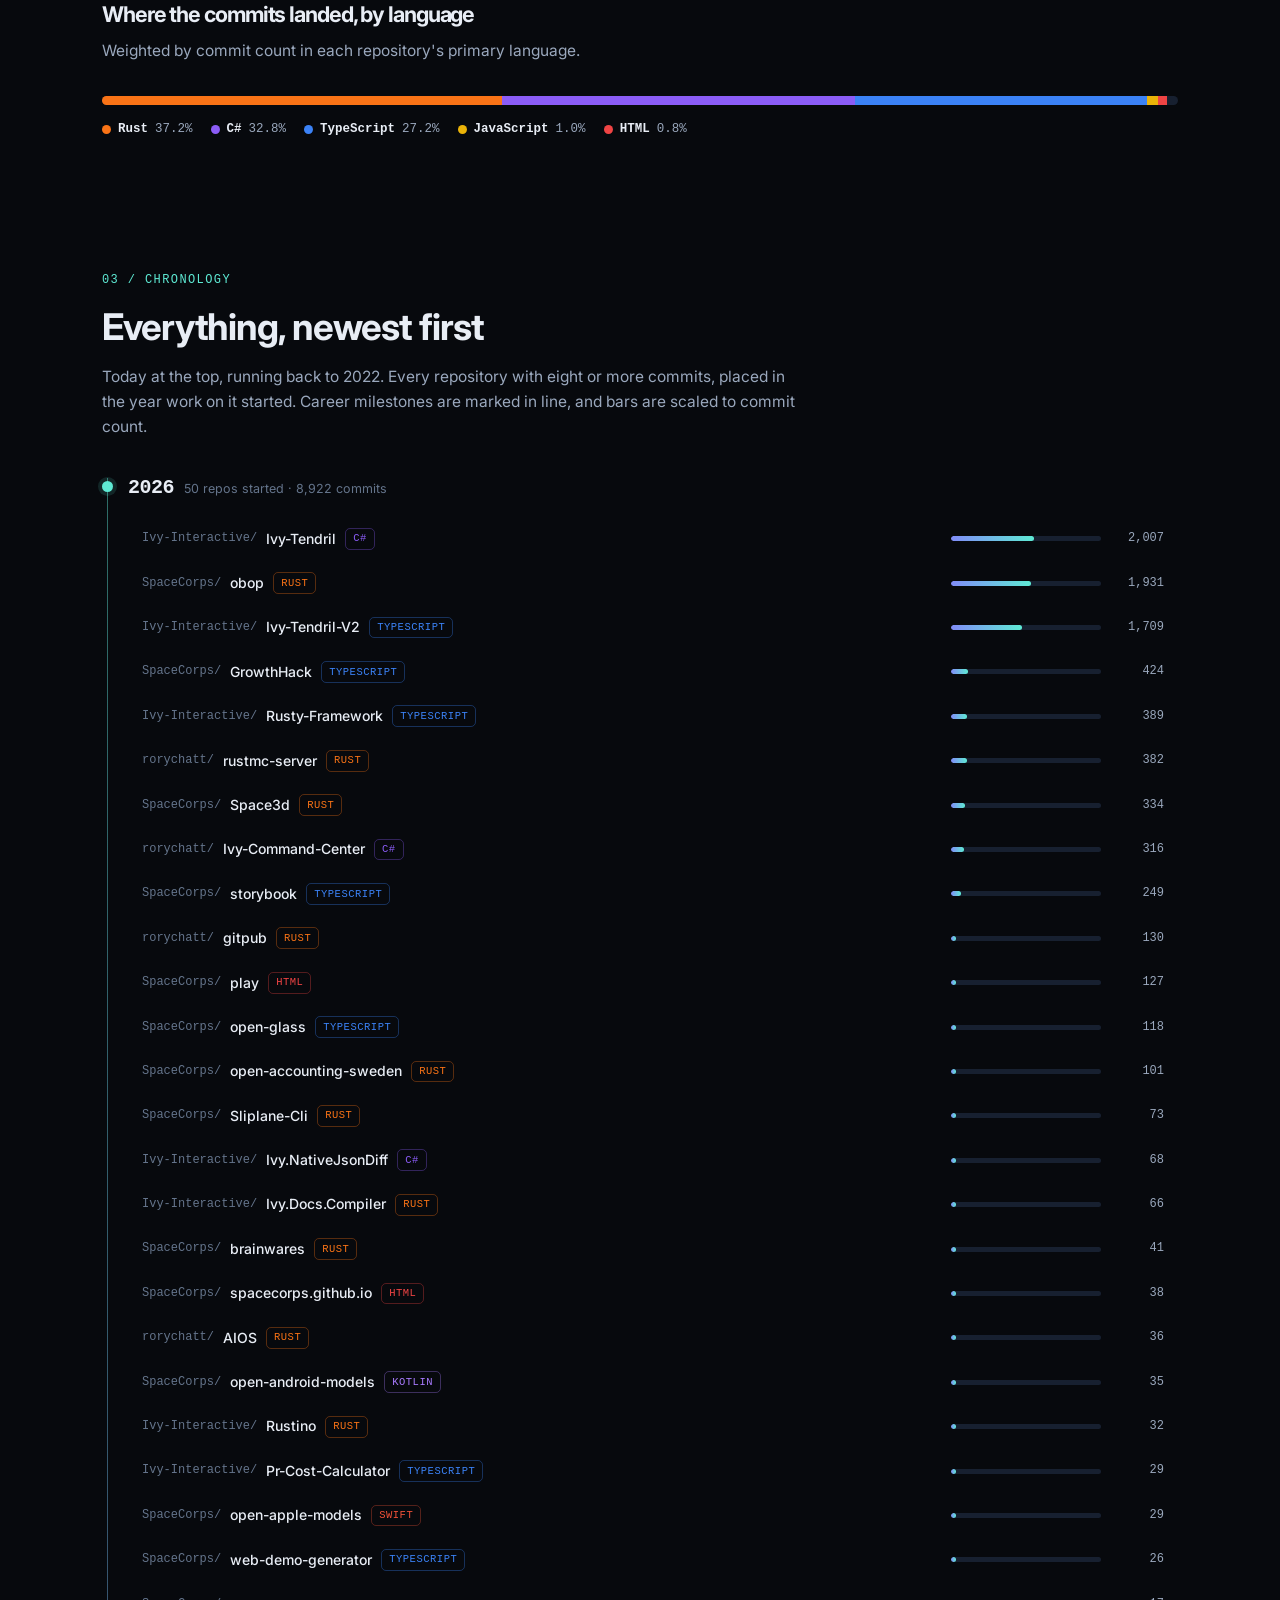
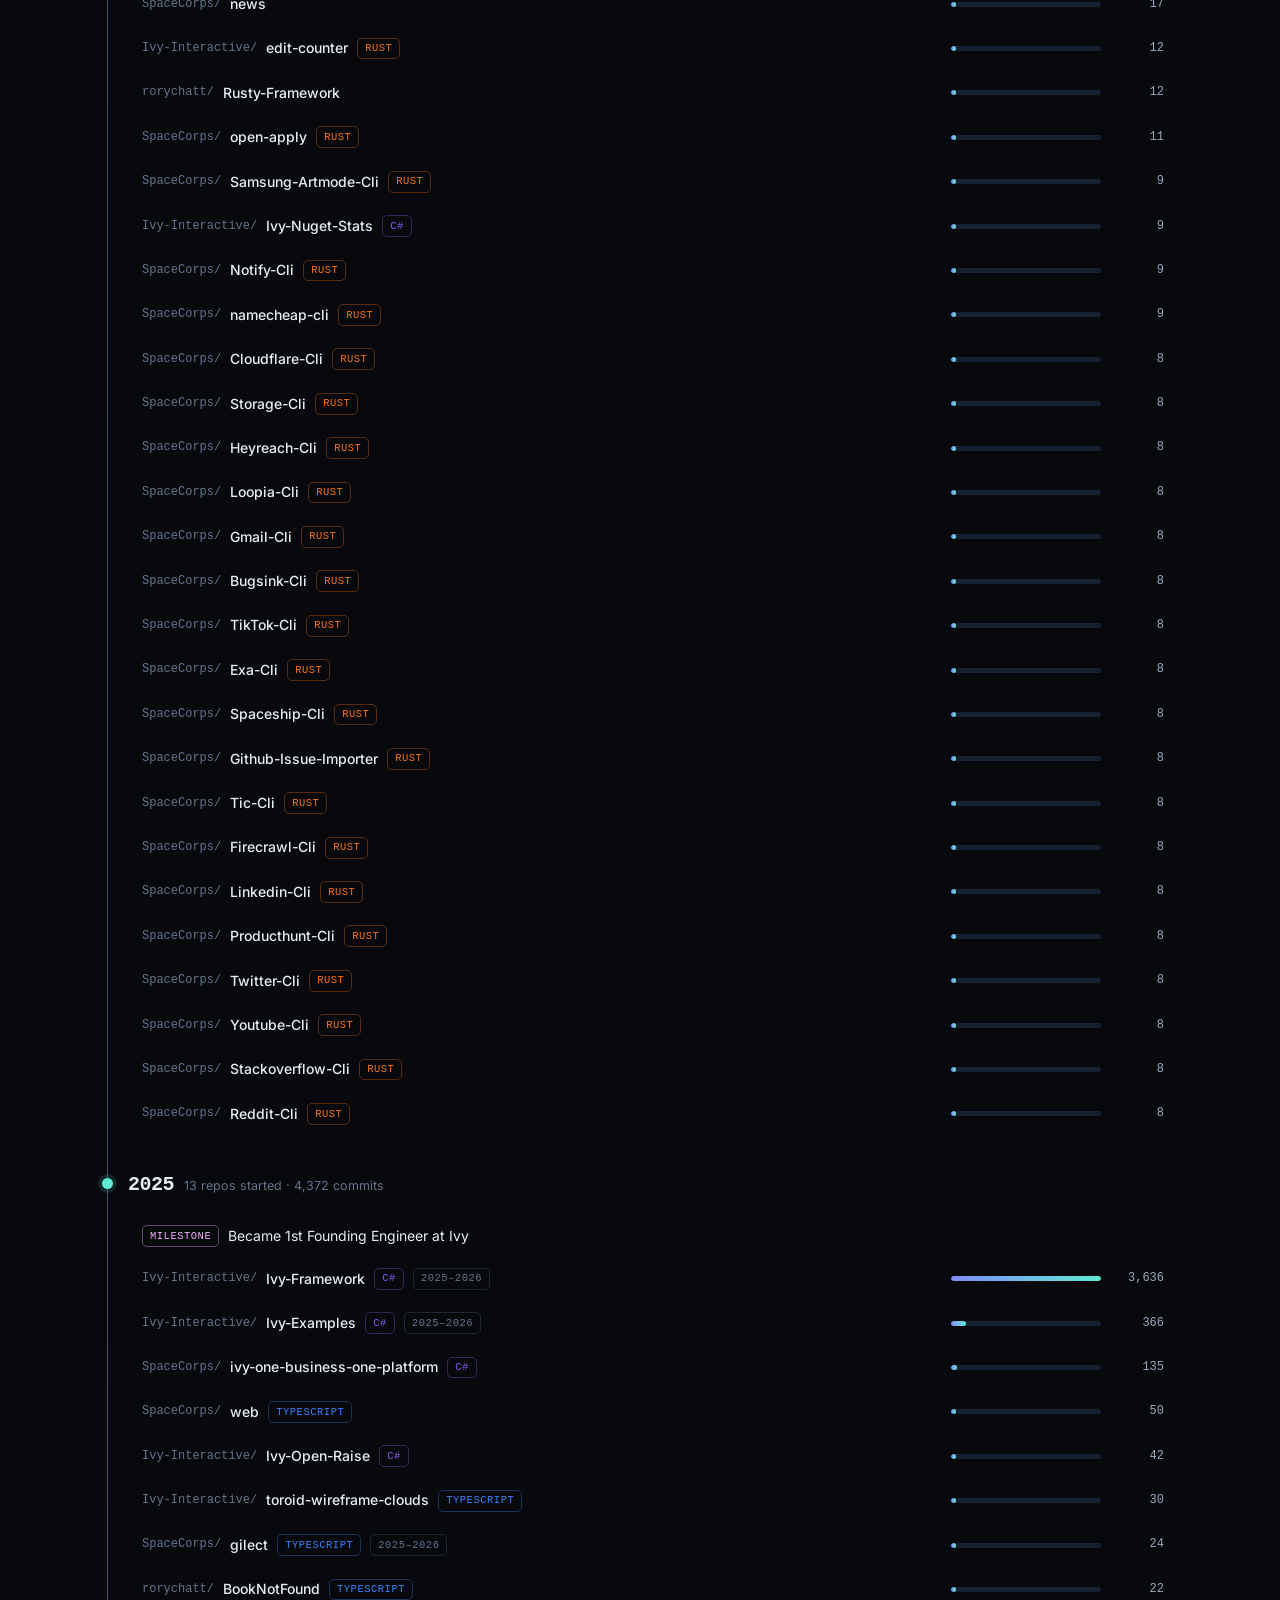
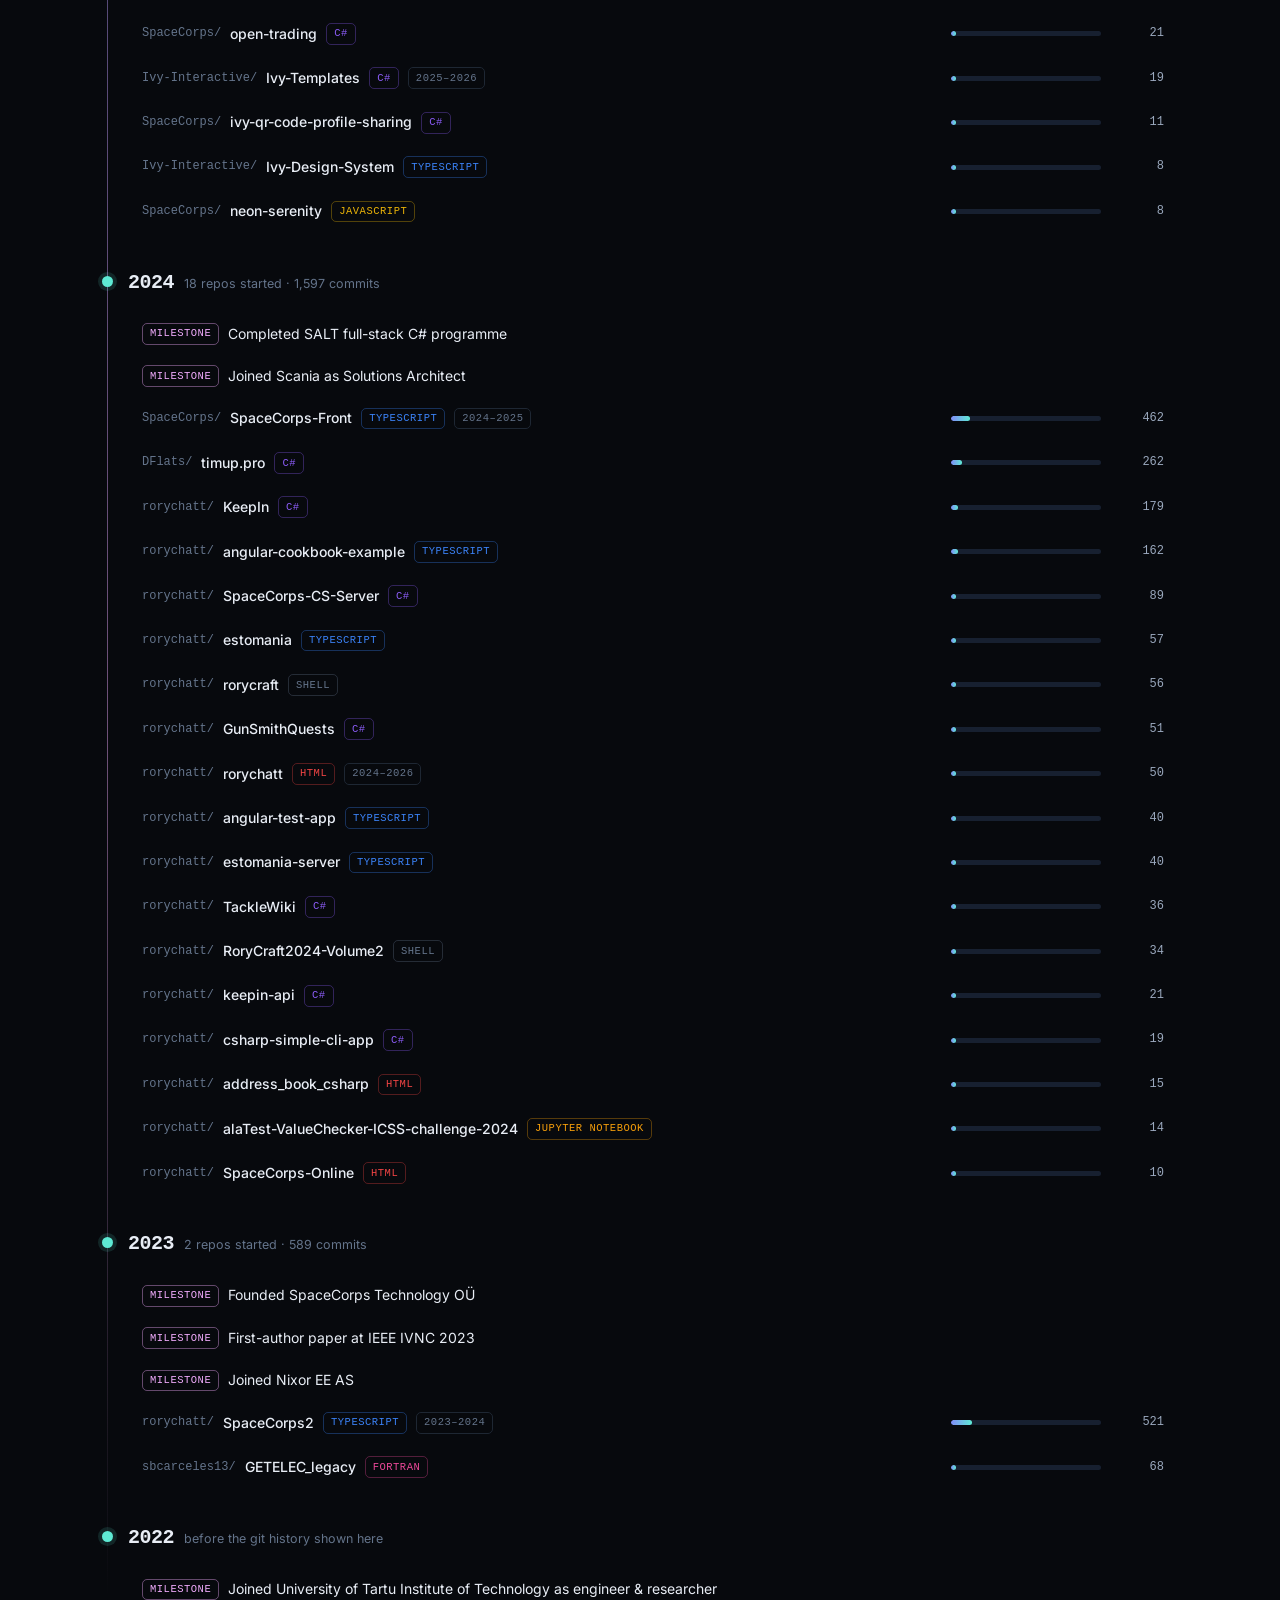
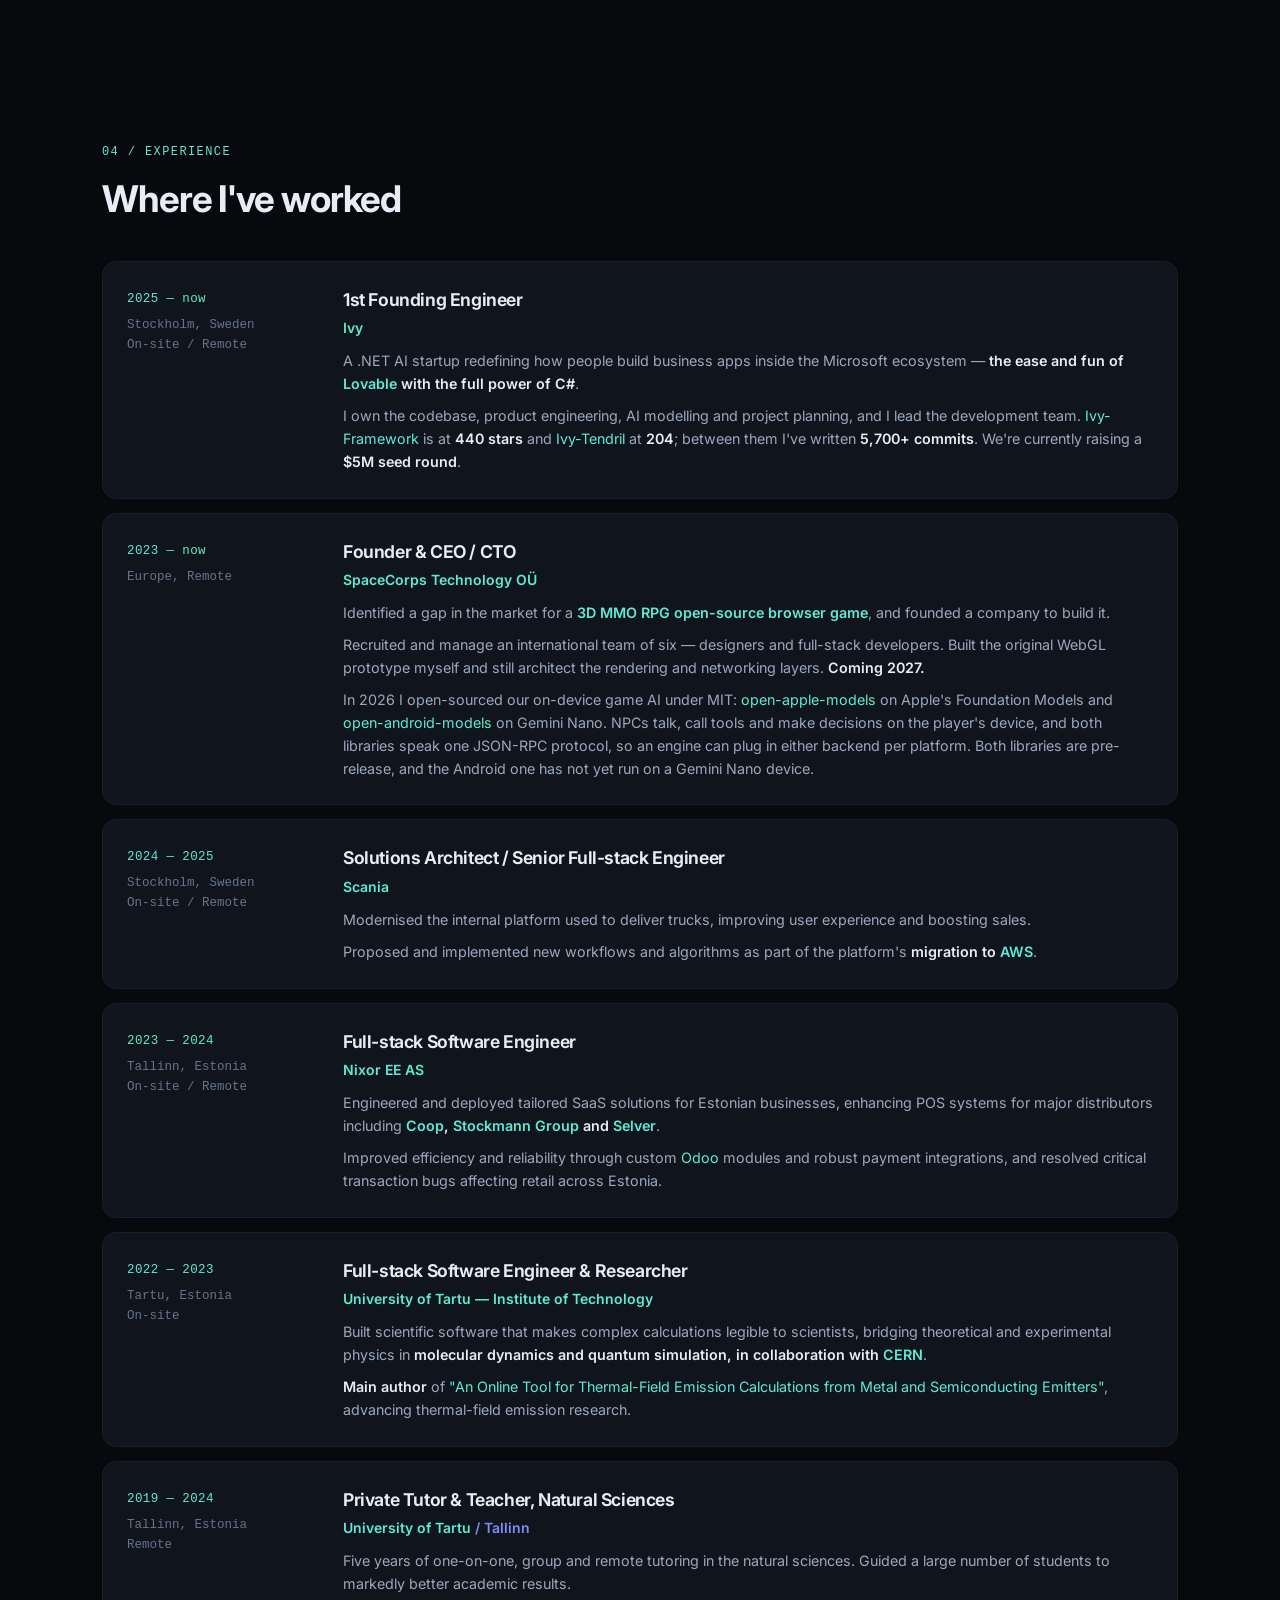
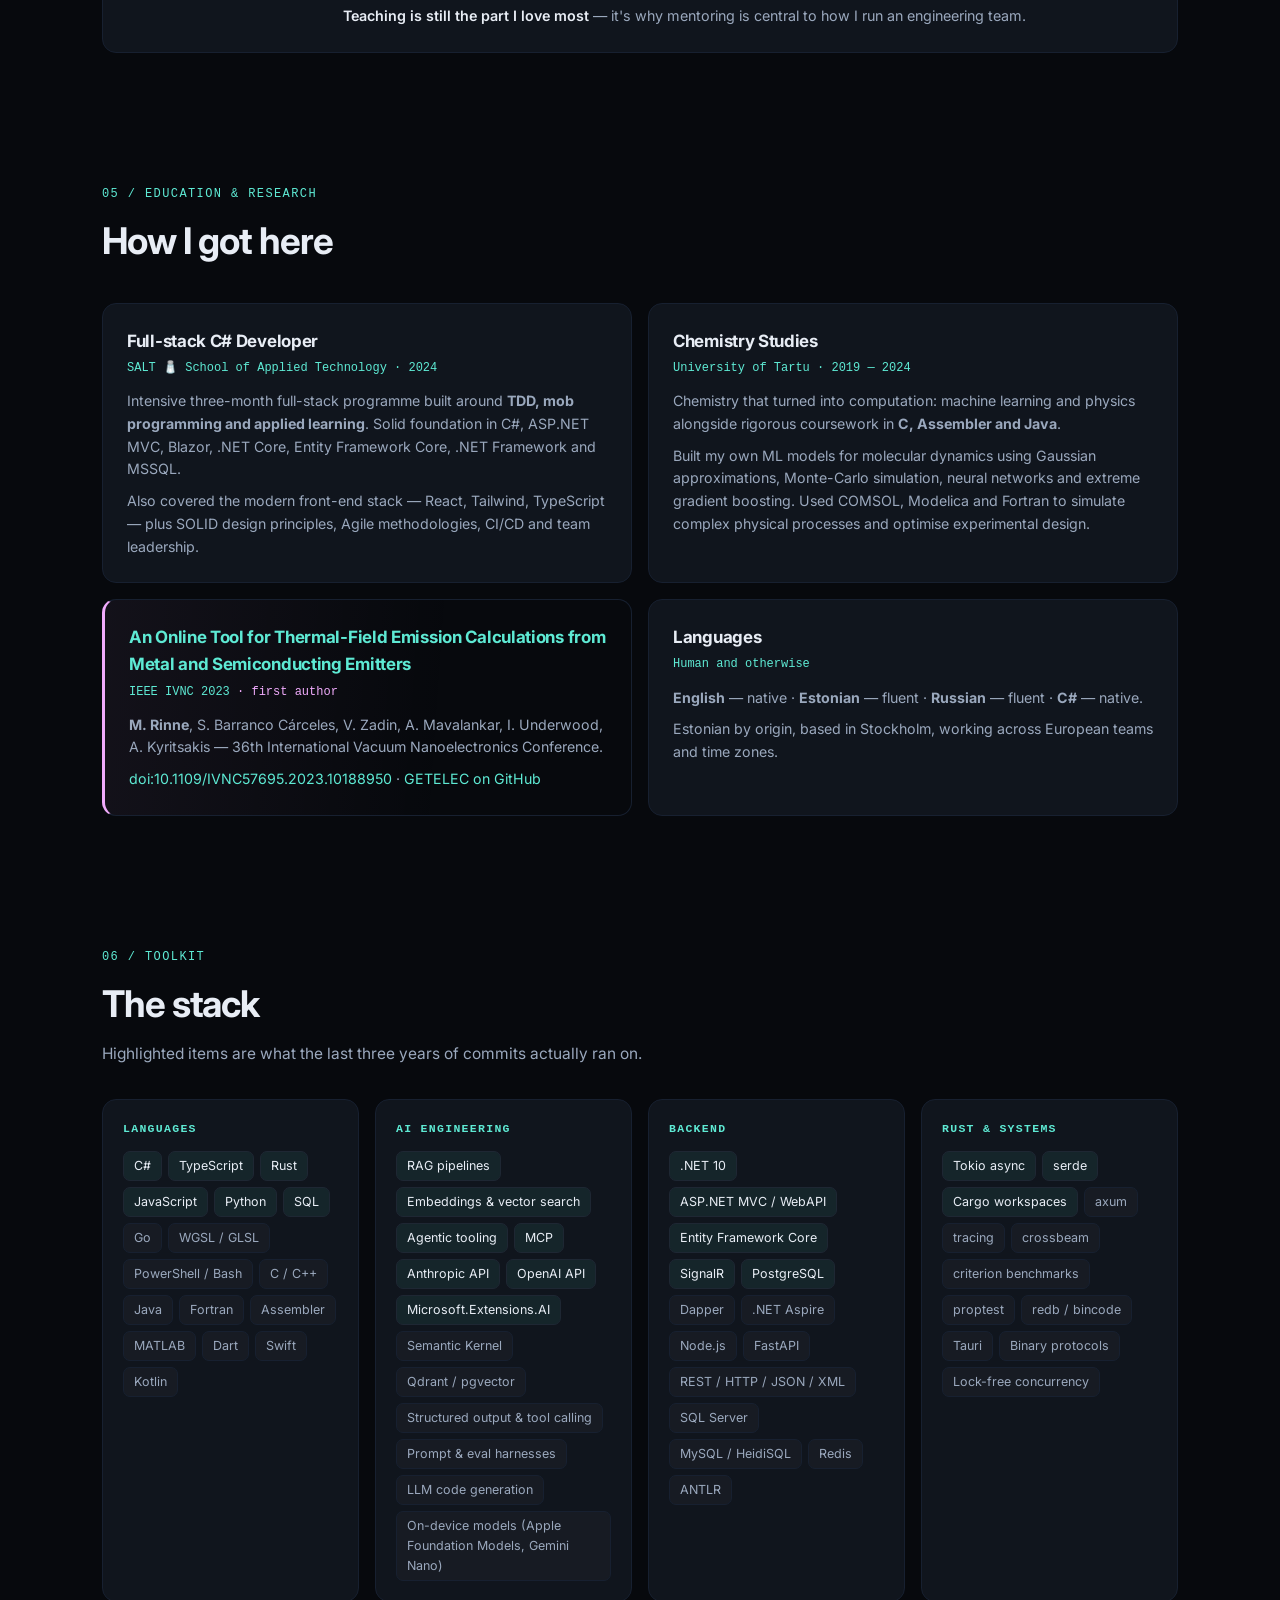
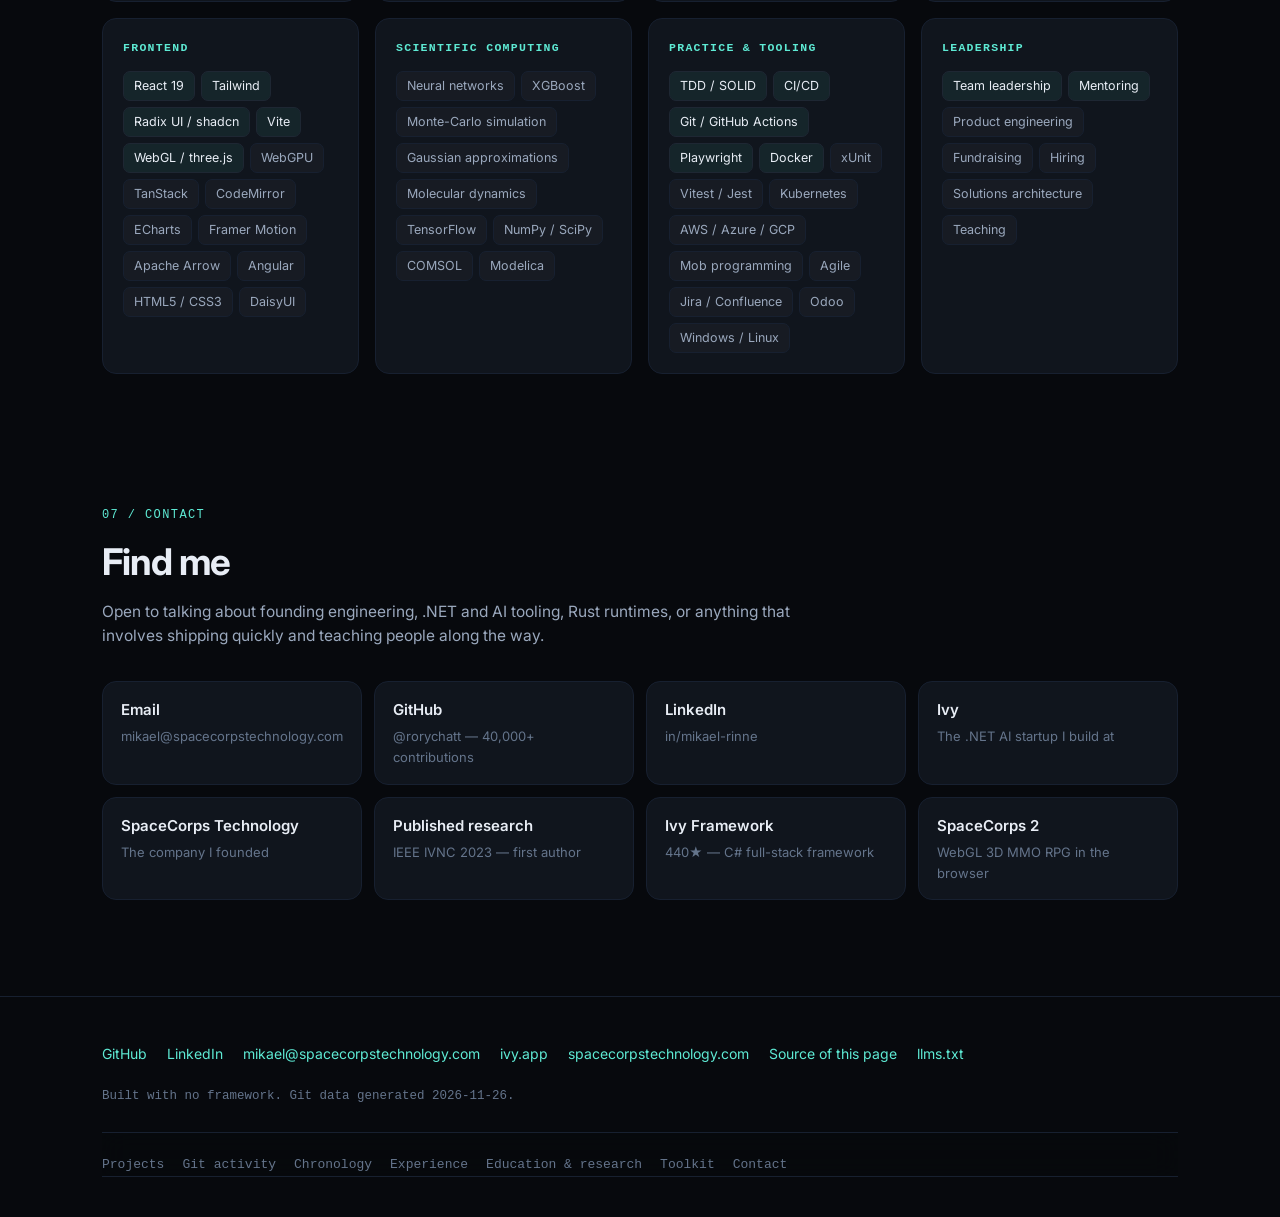
==== commit 01eb6d05: "chore: refresh GitHub data (2026-11-26)" ====
--- a/index.html
+++ b/index.html
@@ -164,7 +164,7 @@
     </div>
     <div class="stats" id="stats">
       <!-- BEGIN stats -->
-      <div class="stat"><b data-to="40175">40,175</b><span>Contributions since 2023</span></div>
+      <div class="stat"><b data-to="40388">40,388</b><span>Contributions since 2023</span></div>
       <div class="stat"><b data-to="11155">11,155</b><span>Commits in top projects</span></div>
       <div class="stat"><b data-to="164">164</b><span>Repositories touched</span></div>
       <div class="stat"><b data-to="679">679</b><span>Stars on shipped work</span></div>
@@ -884,7 +884,7 @@
   </div>
 </footer>
 
-<script src="assets/data.js?v=709caa5d82"></script>
+<script src="assets/data.js?v=47b30d0355"></script>
 <script src="assets/app.js?v=792943f432"></script>
 </body>
 </html>
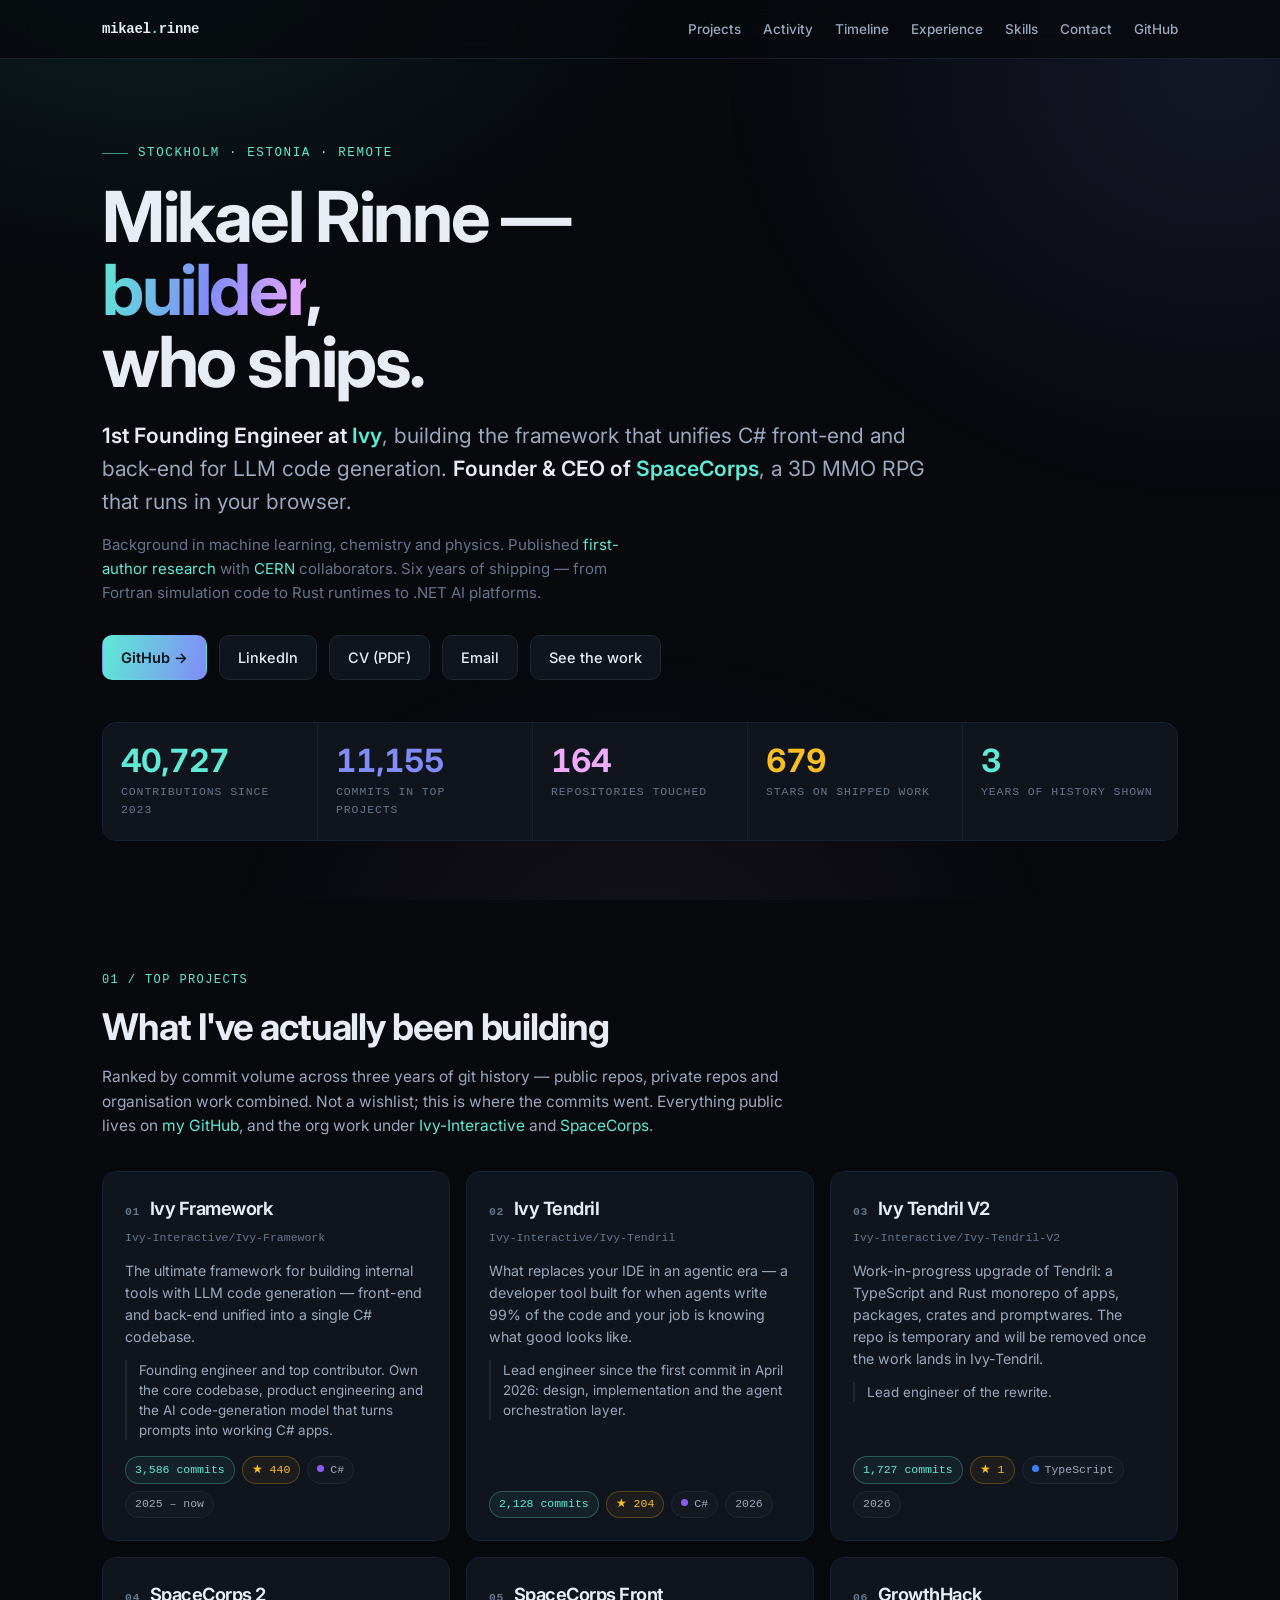
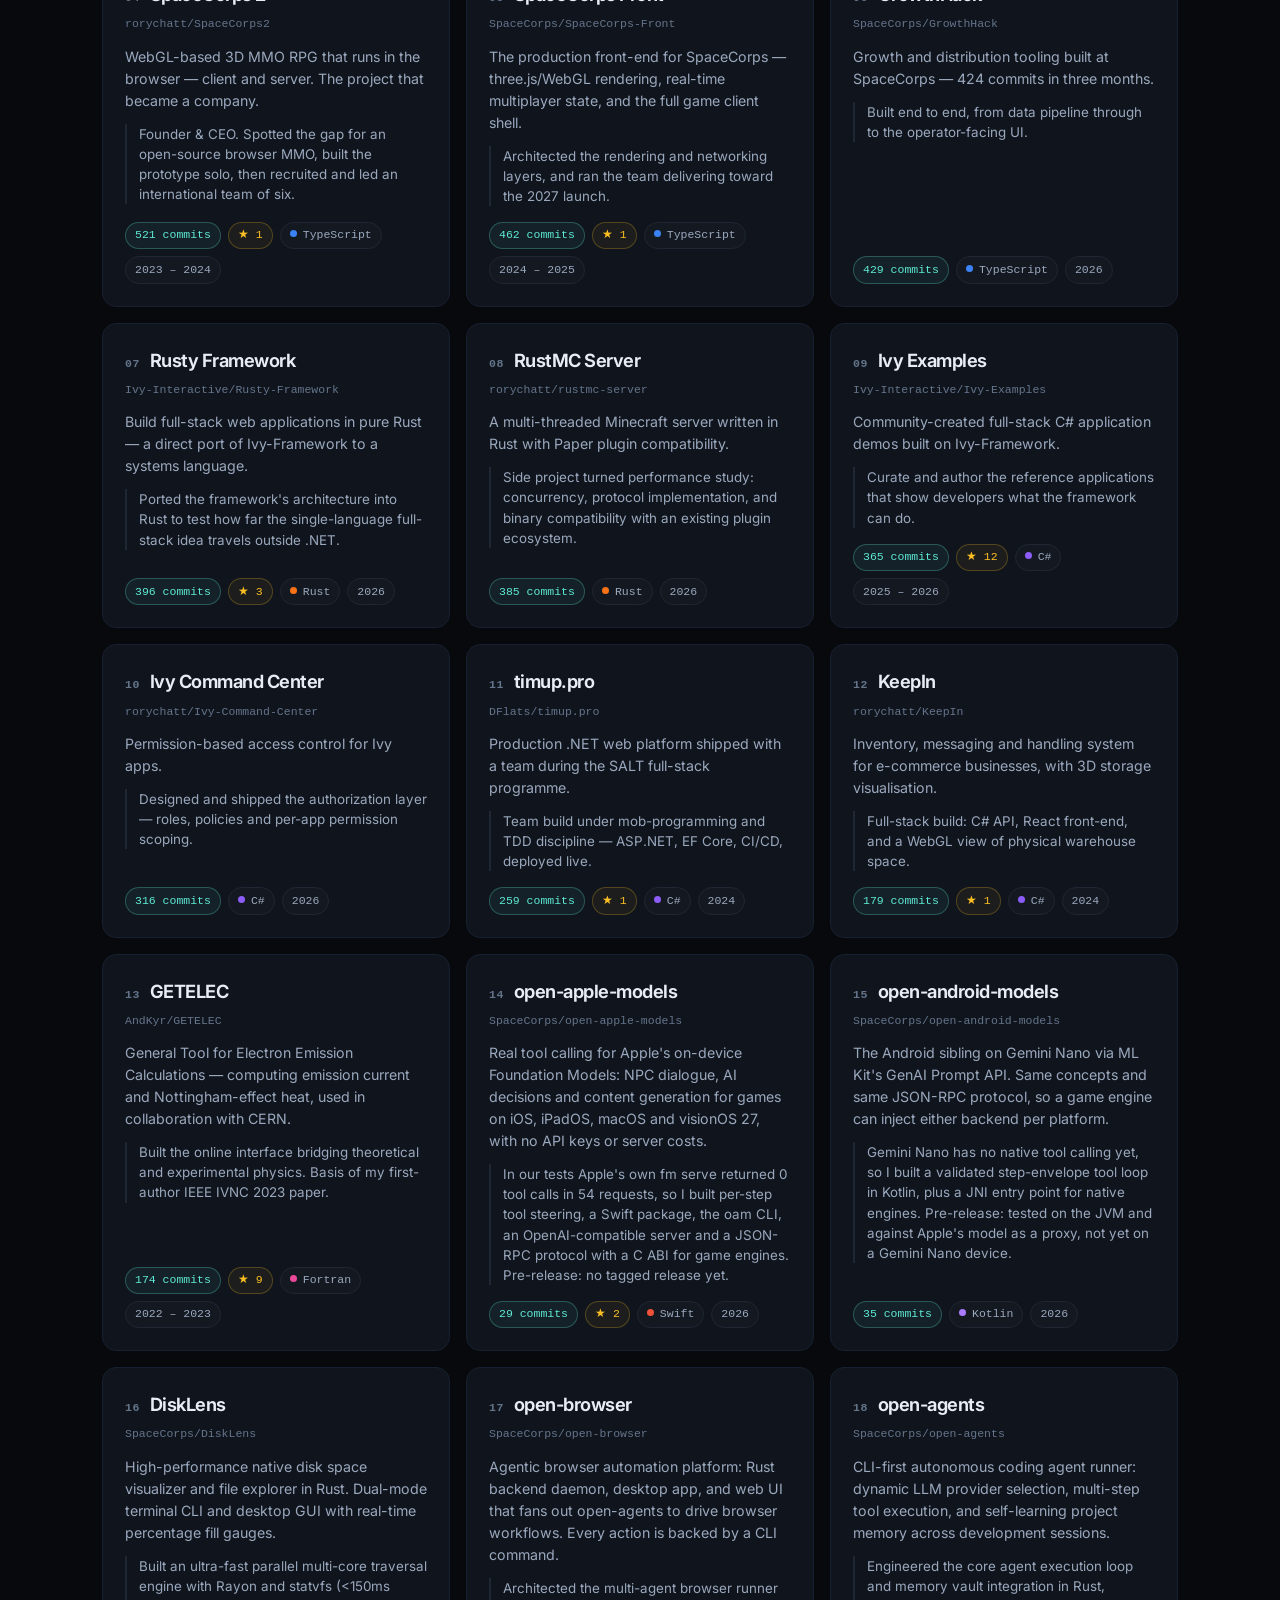
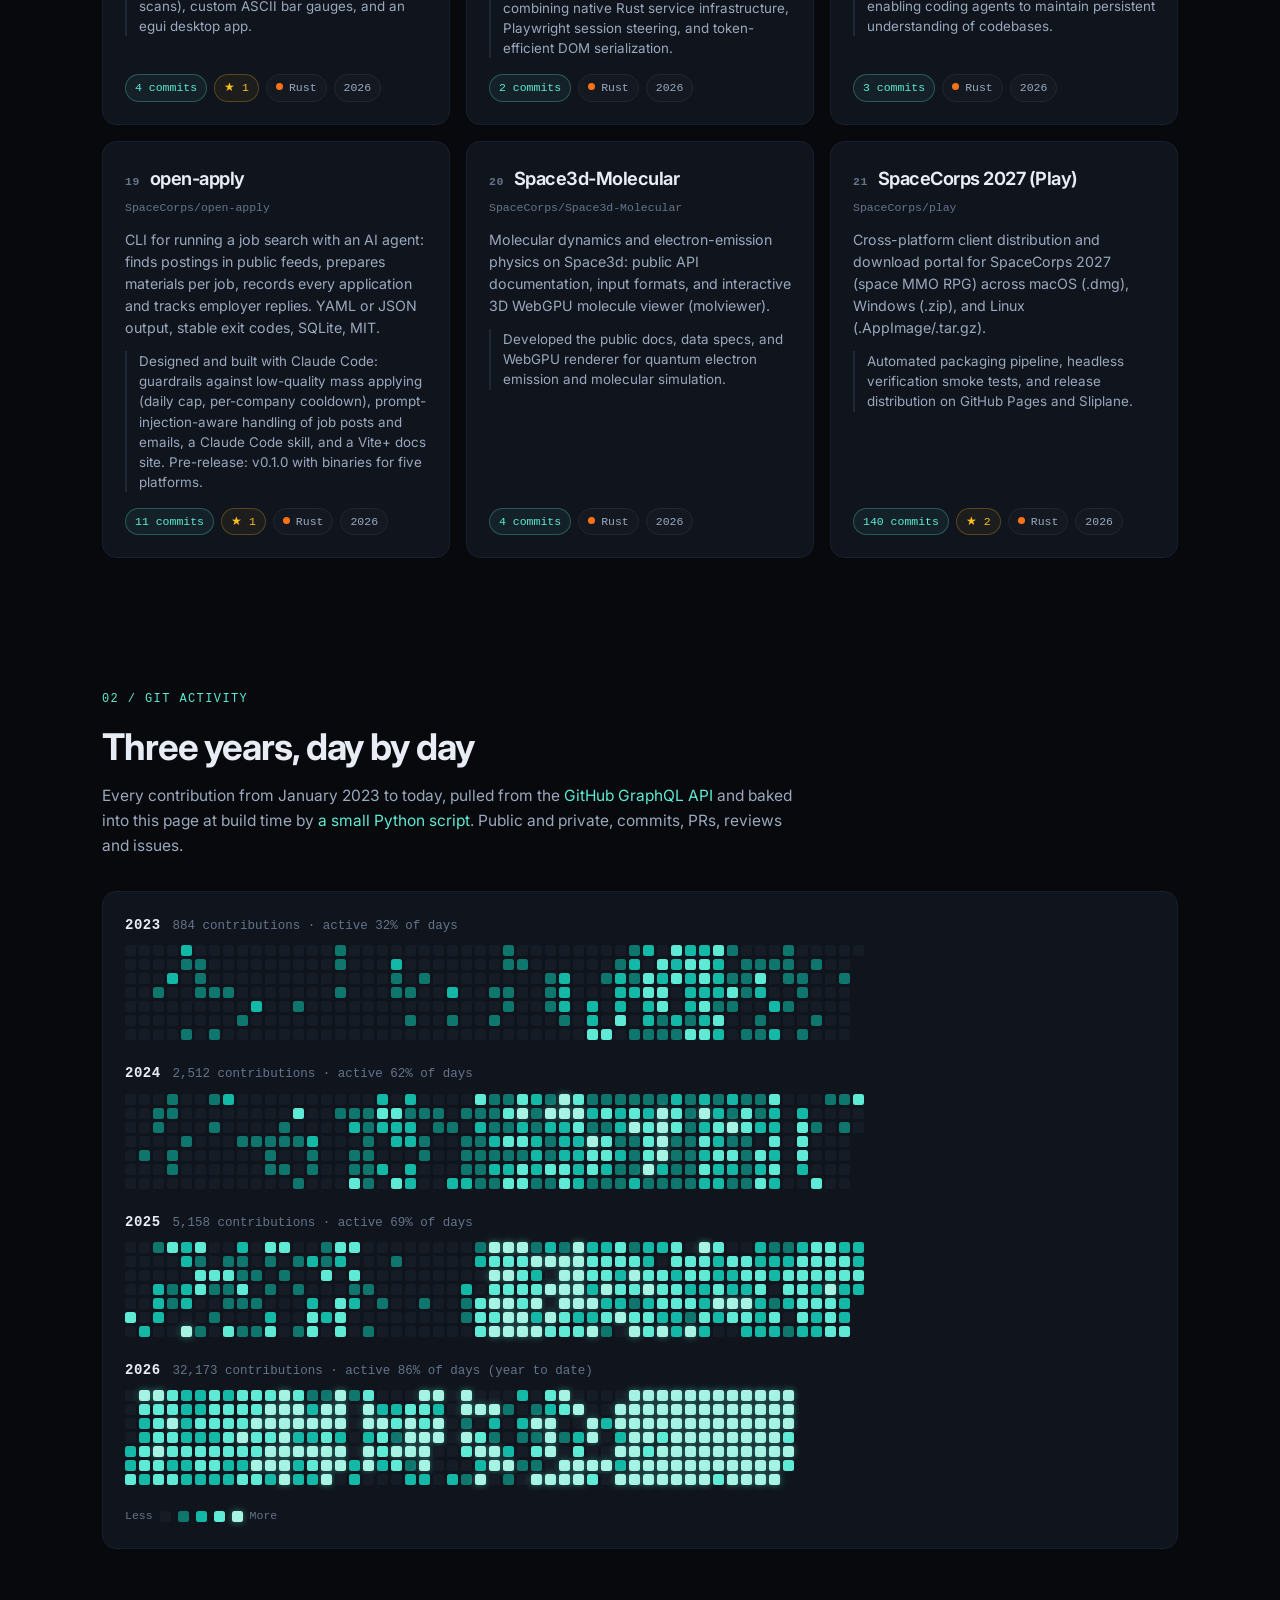
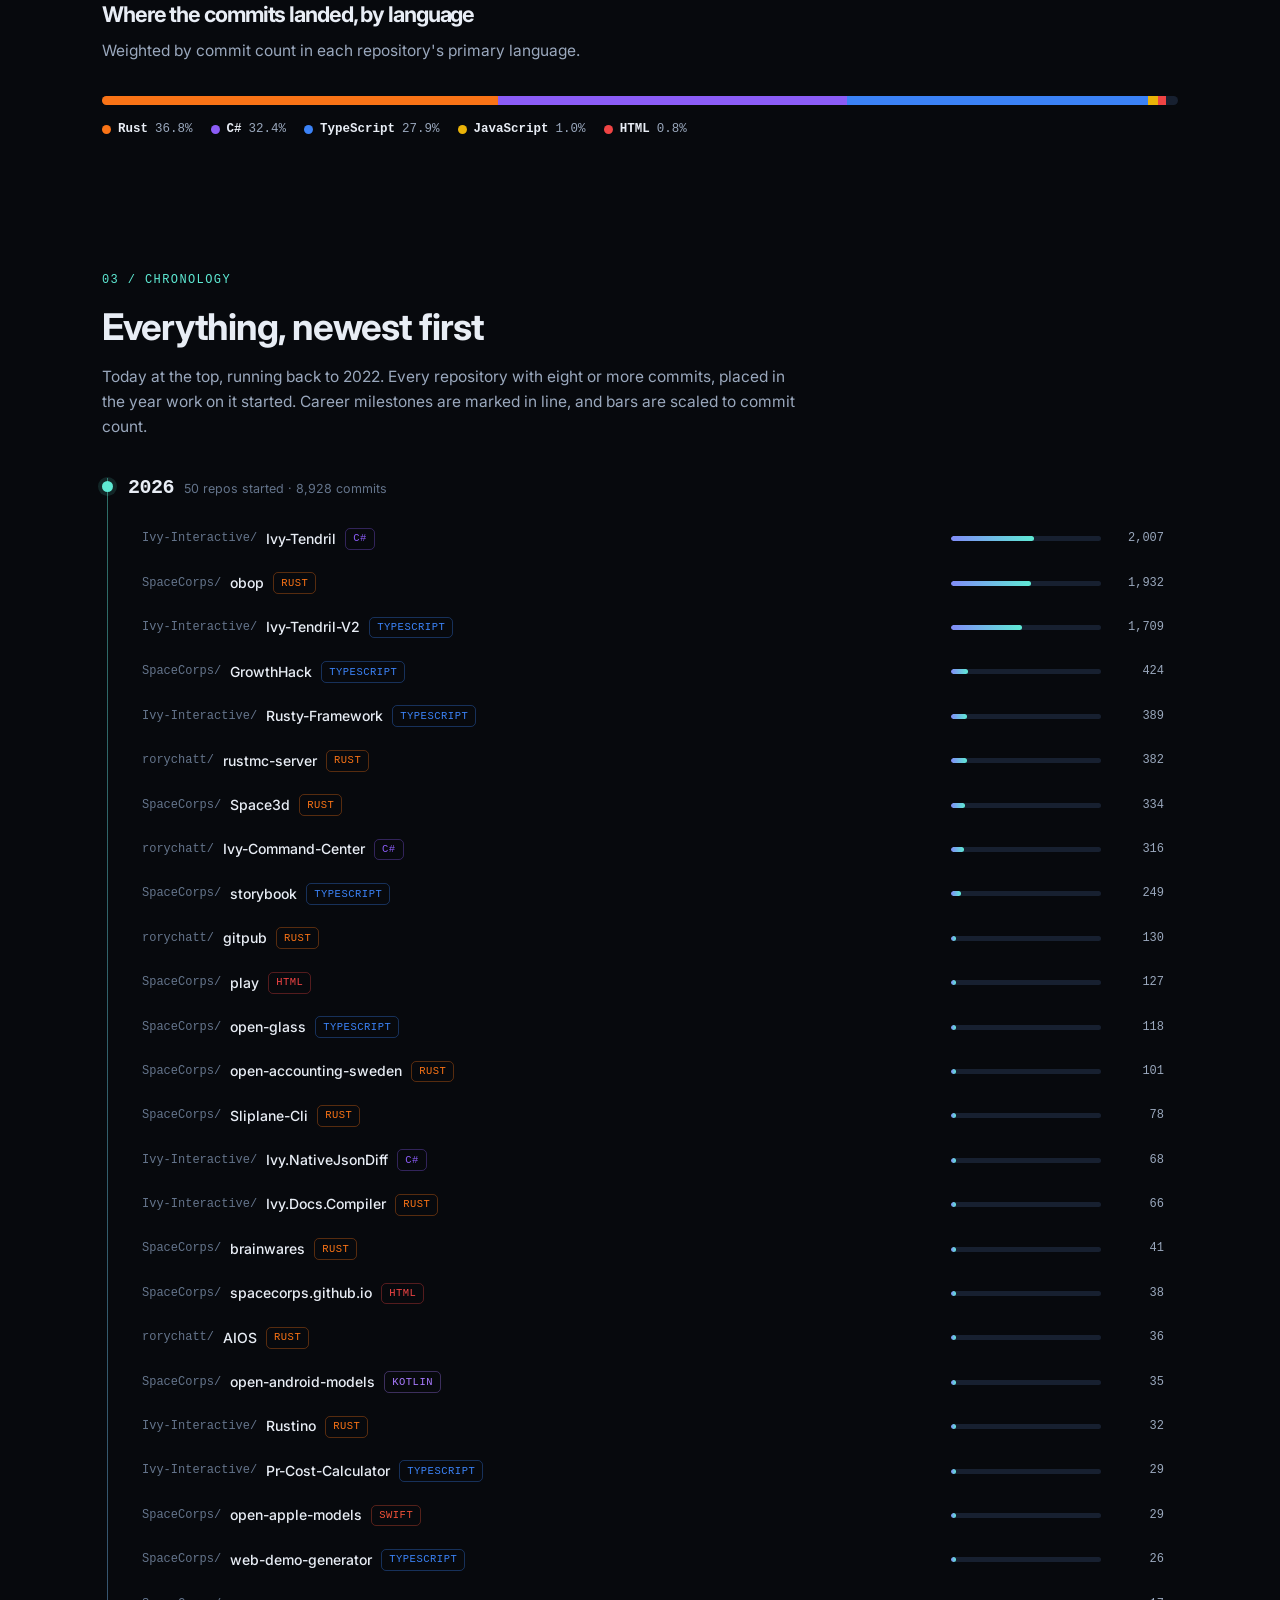
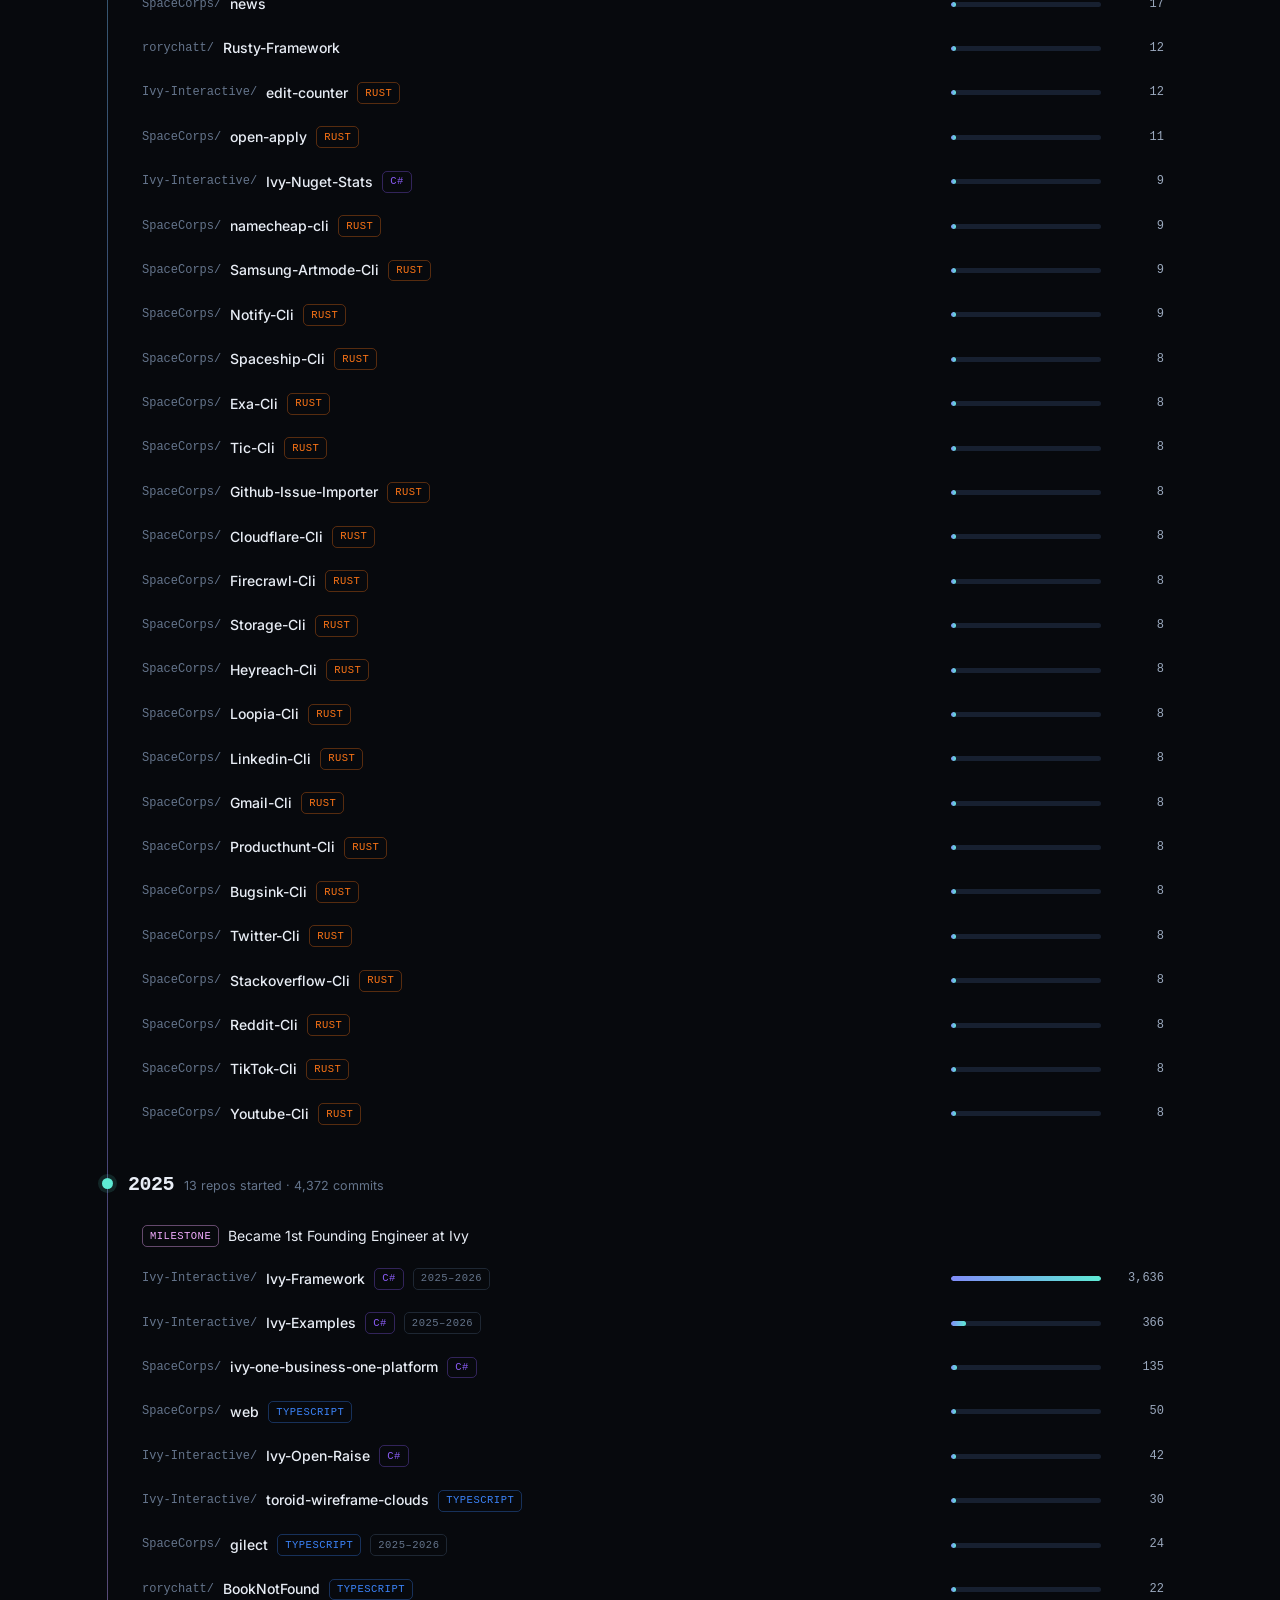
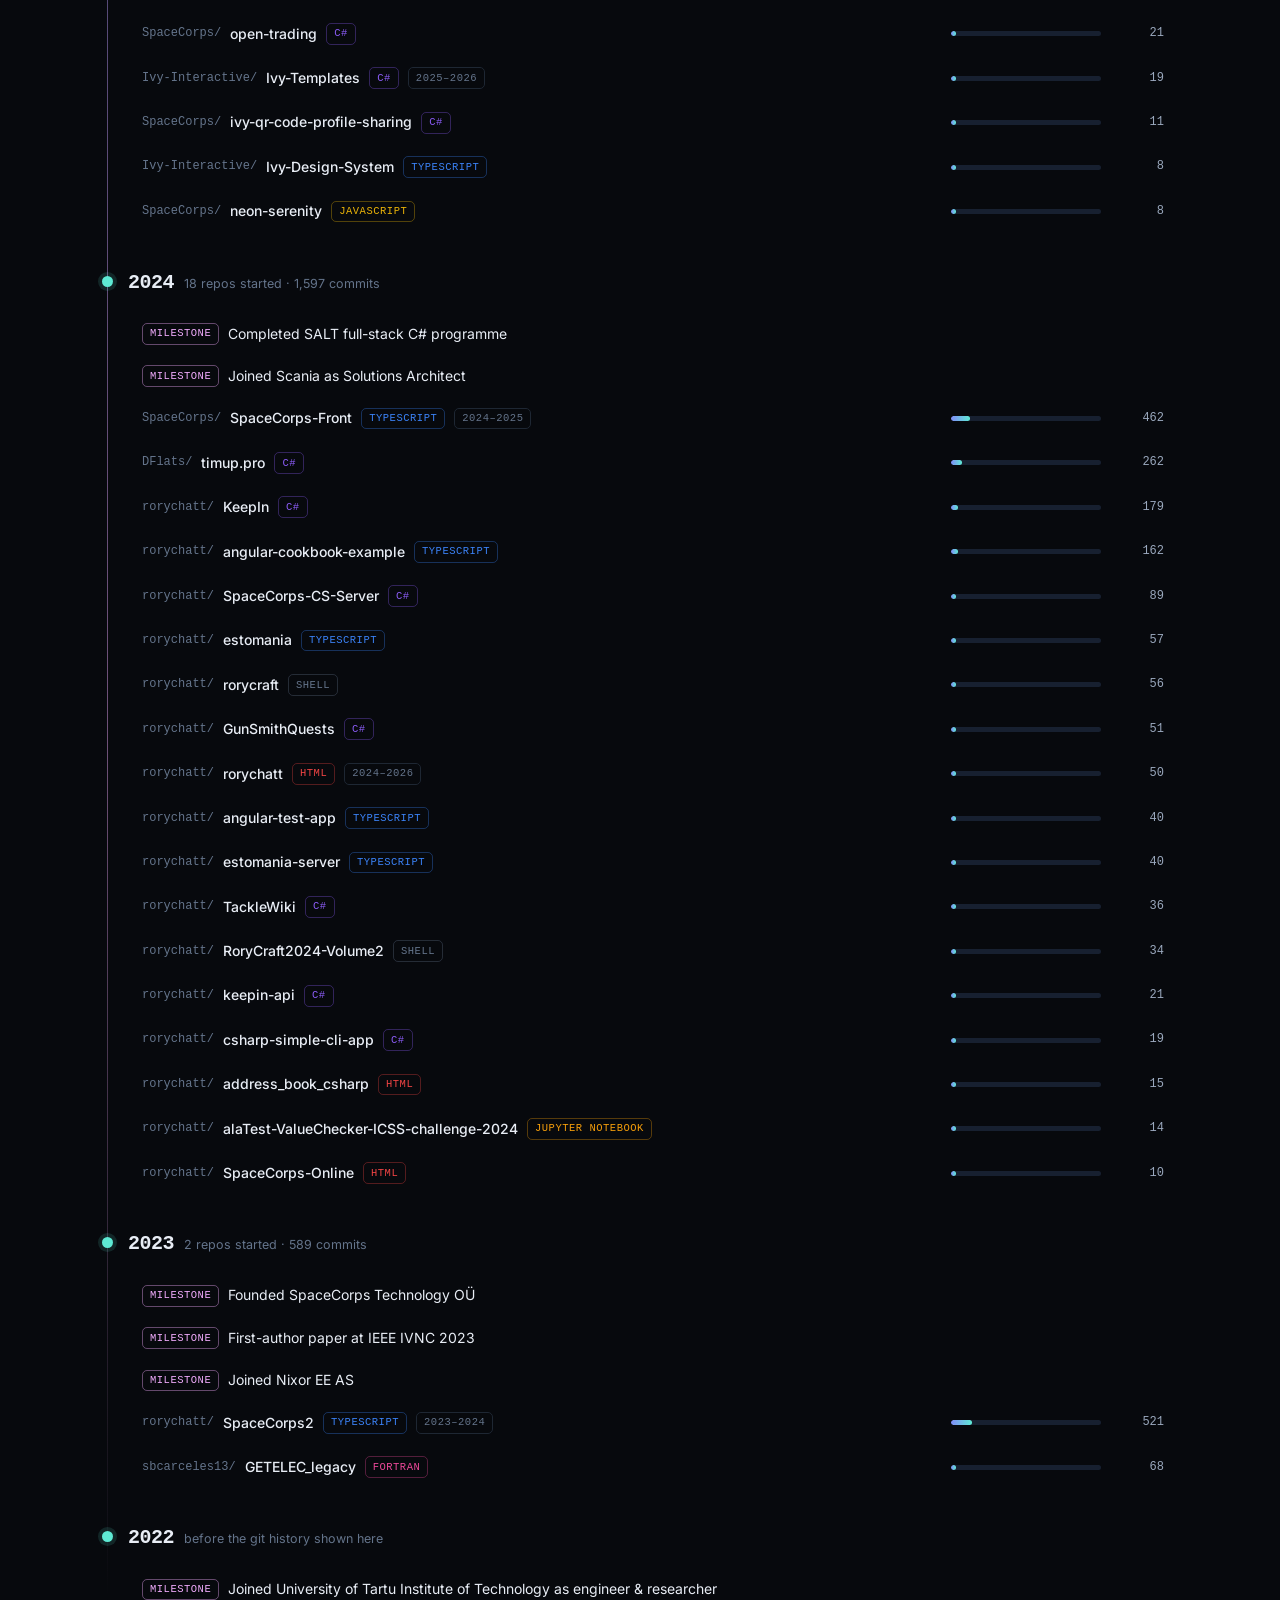
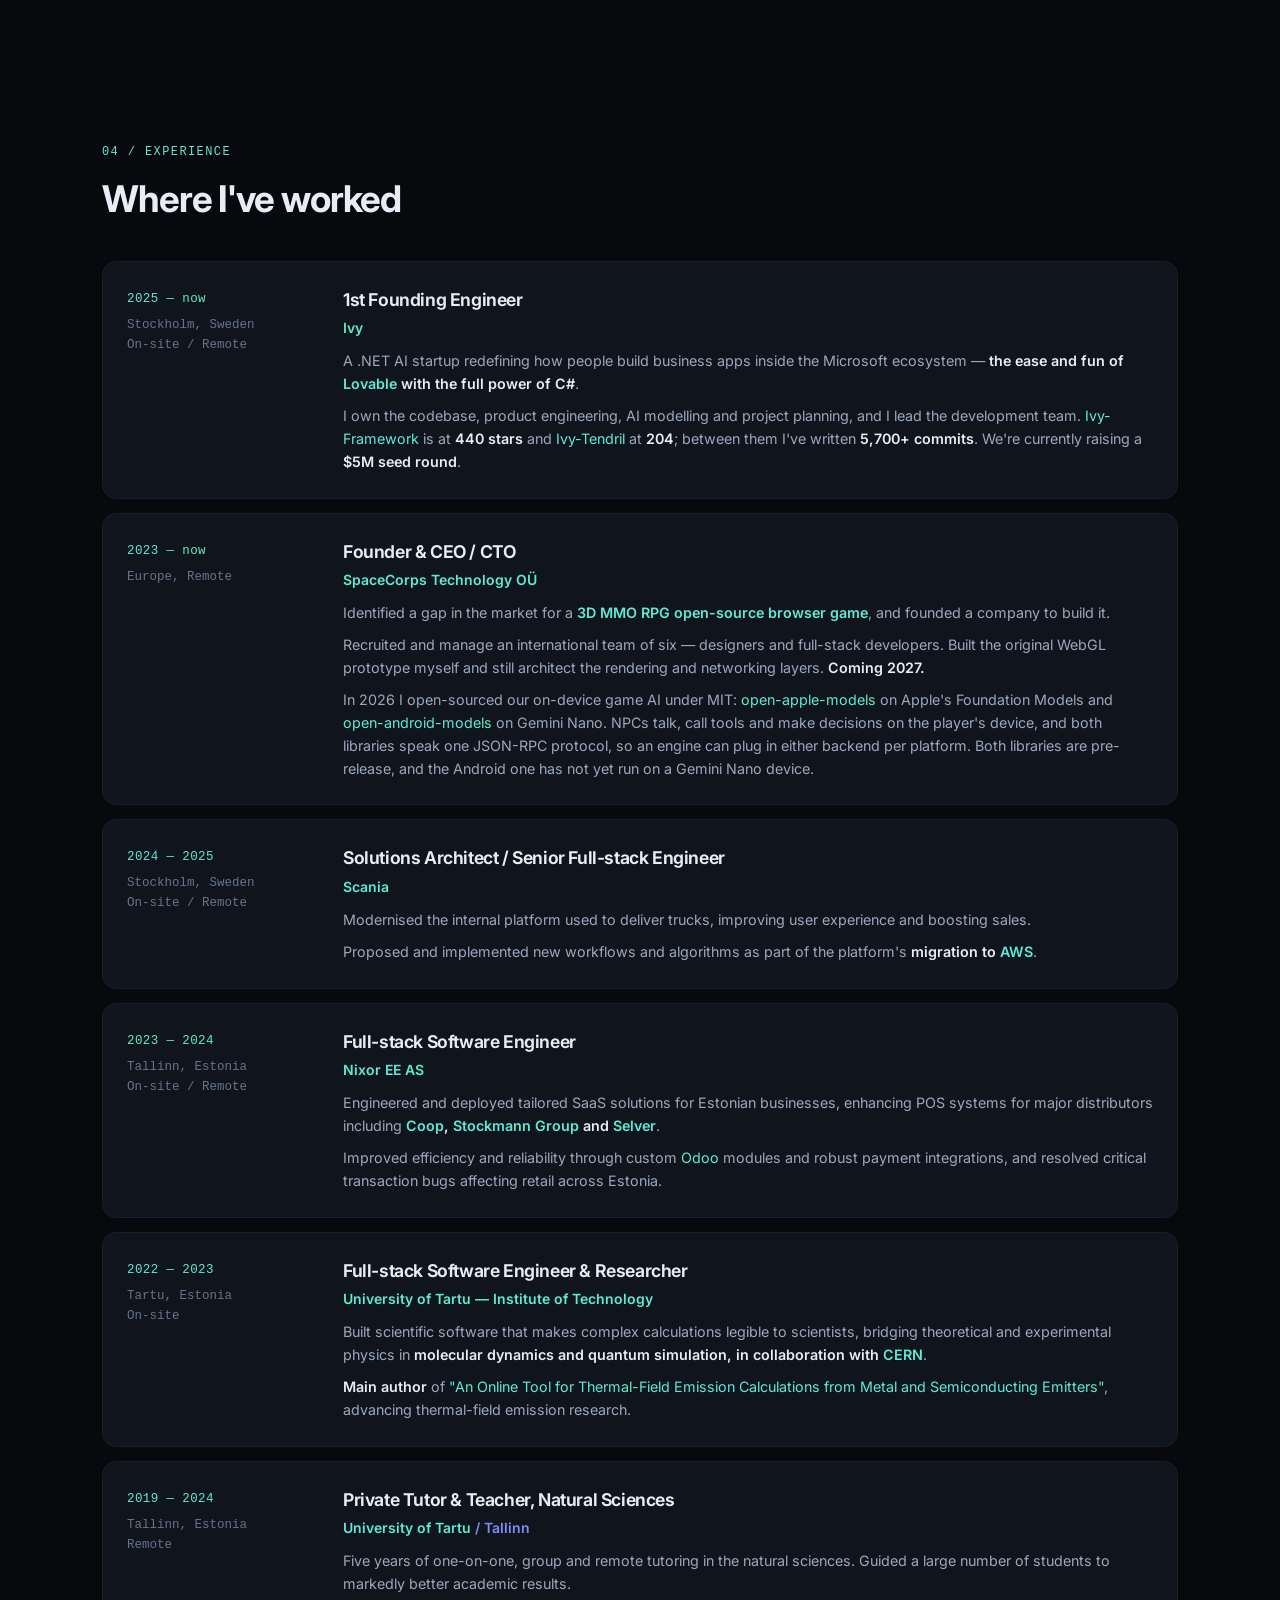
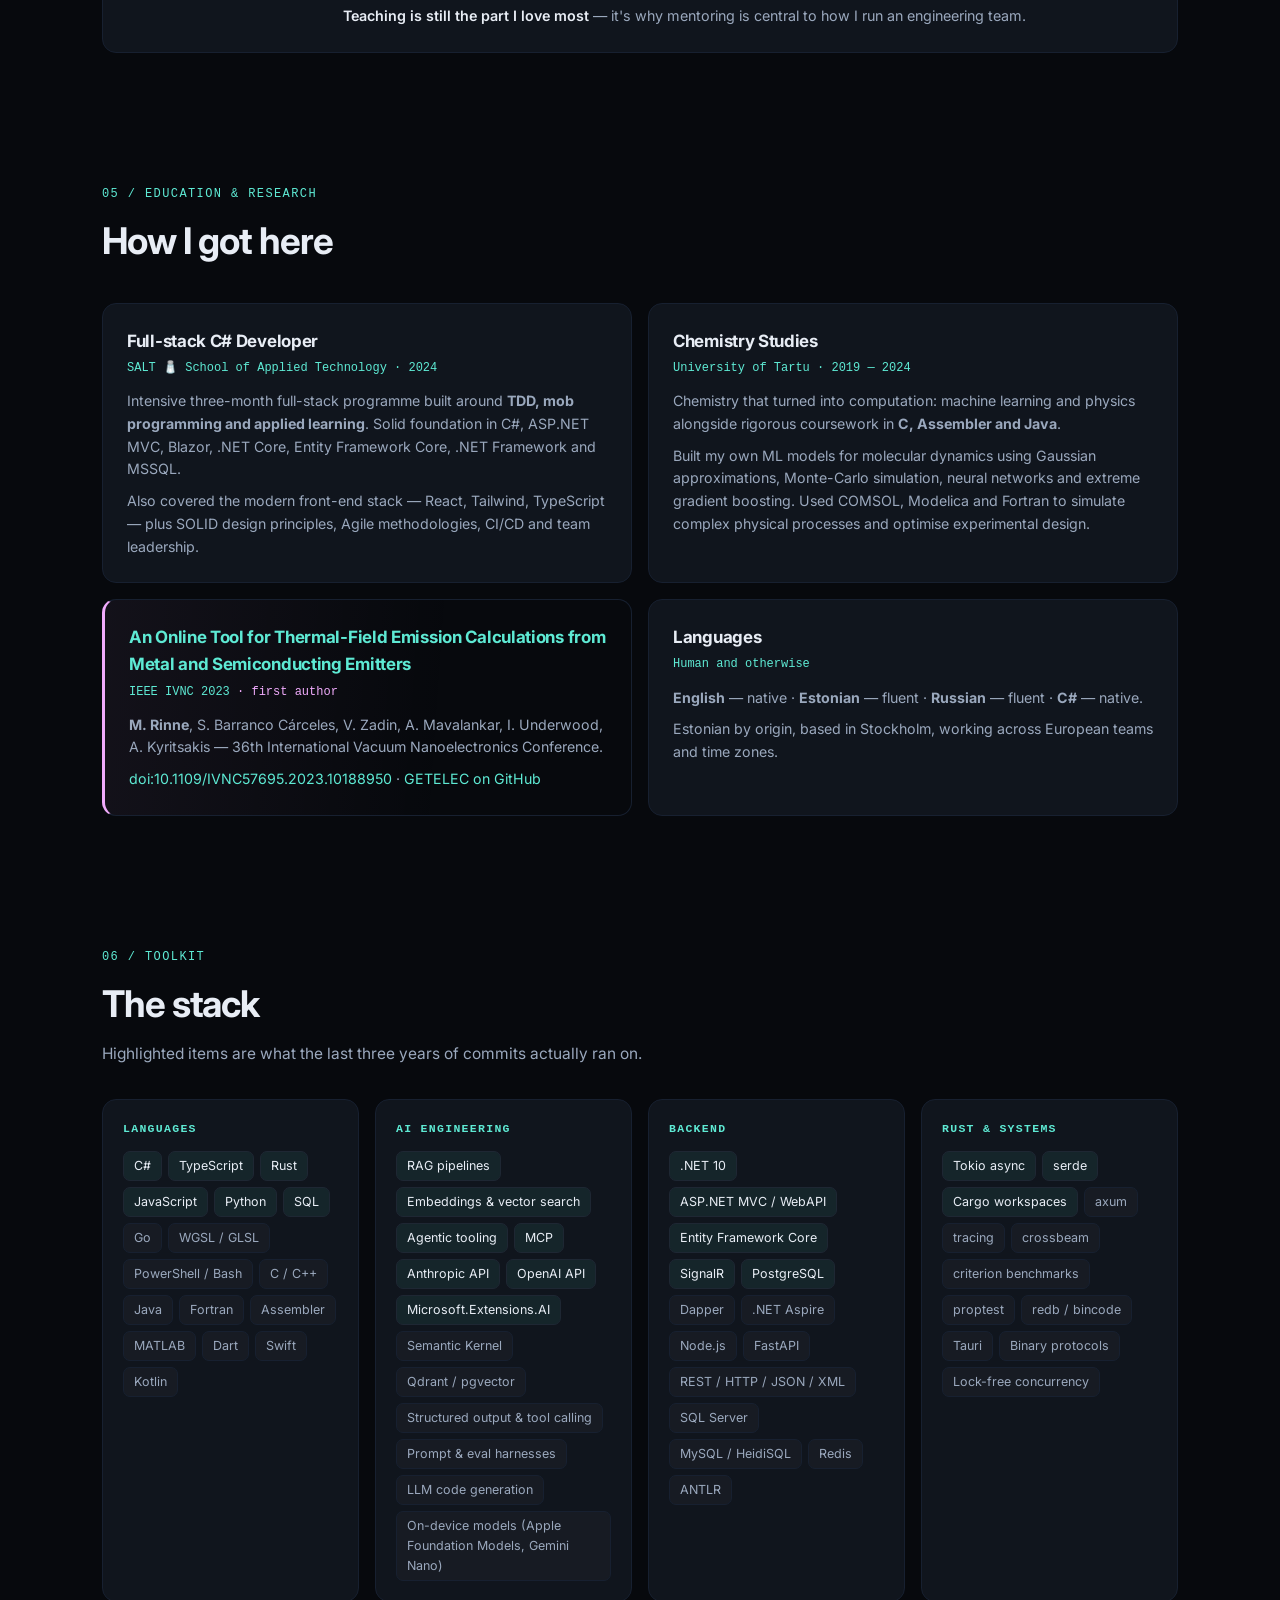
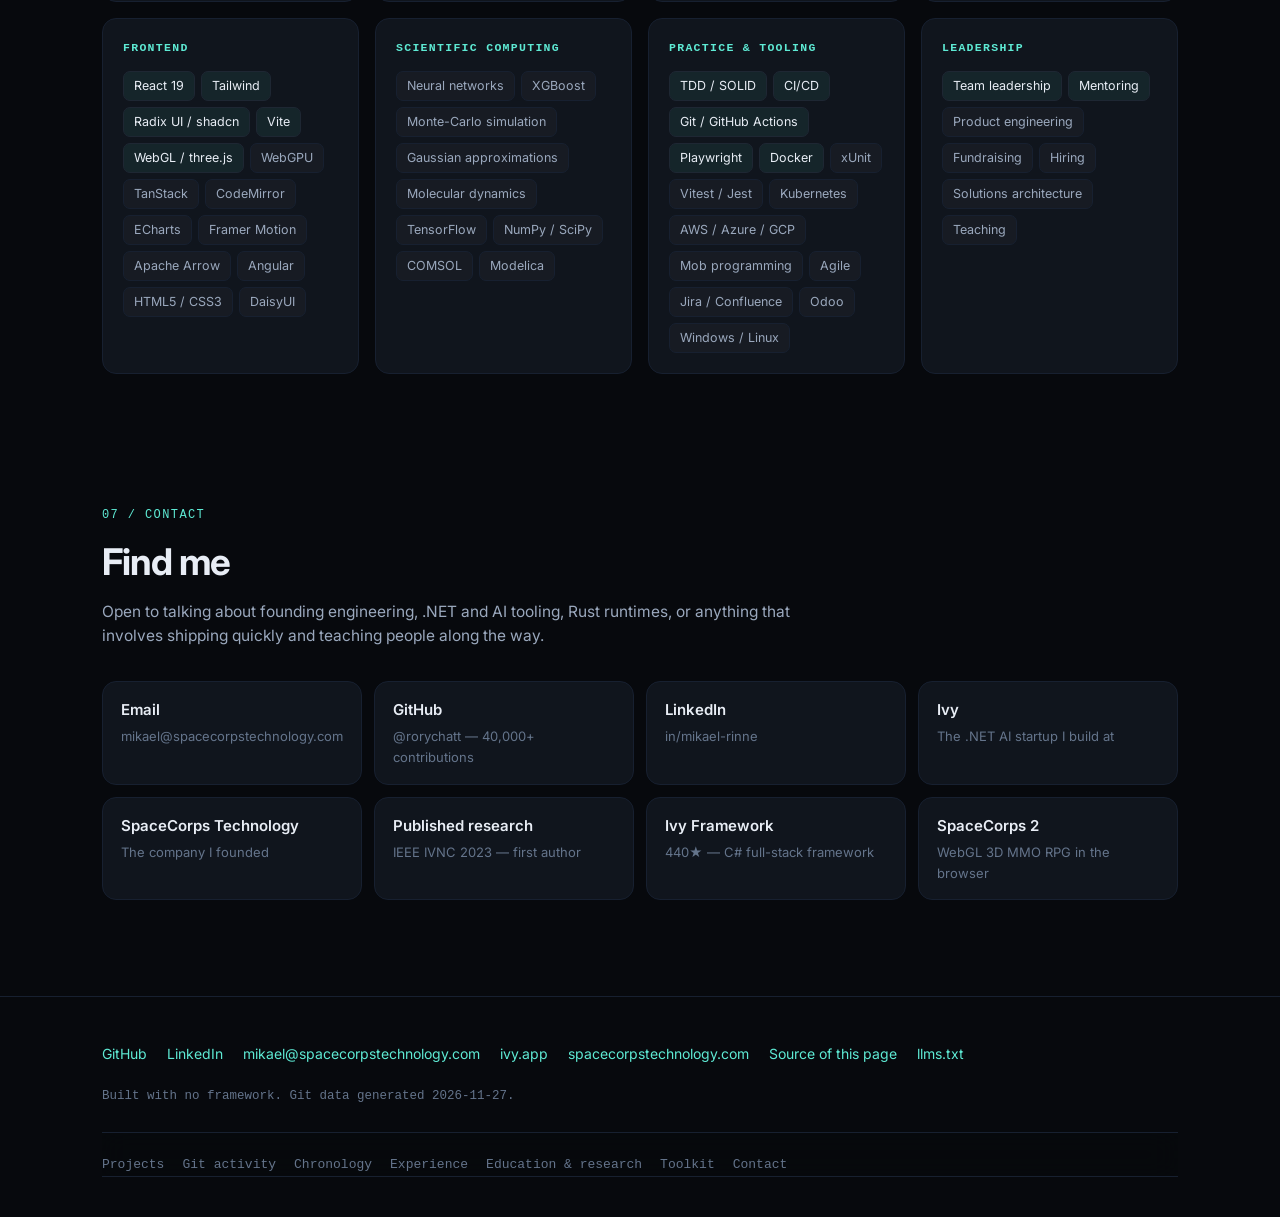
==== commit 12b48aac: "chore: refresh GitHub data (2026-11-27)" ====
--- a/index.html
+++ b/index.html
@@ -164,7 +164,7 @@
     </div>
     <div class="stats" id="stats">
       <!-- BEGIN stats -->
-      <div class="stat"><b data-to="40388">40,388</b><span>Contributions since 2023</span></div>
+      <div class="stat"><b data-to="40727">40,727</b><span>Contributions since 2023</span></div>
       <div class="stat"><b data-to="11155">11,155</b><span>Commits in top projects</span></div>
       <div class="stat"><b data-to="164">164</b><span>Repositories touched</span></div>
       <div class="stat"><b data-to="679">679</b><span>Stars on shipped work</span></div>
@@ -414,10 +414,10 @@
     </div>
     <div class="tl" id="timeline-list">
       <!-- BEGIN timeline -->
-      <div class="tl-year">2026<small>50 repos started · 8,922 commits</small></div>
+      <div class="tl-year">2026<small>50 repos started · 8,928 commits</small></div>
       <div class="tl-items">
         <div class="tl-row"><div class="tl-name"><span class="org">Ivy-Interactive/</span><a href="https://github.com/Ivy-Interactive/Ivy-Tendril" target="_blank" rel="noopener">Ivy-Tendril</a><span class="tl-tag" style="border-color:#8b5cf655;color:#8b5cf6">C#</span></div><div class="tl-right"><span class="tl-bar"><i style="width:55.1980198019802%"></i></span><span class="tl-n">2,007</span></div></div>
-        <div class="tl-row"><div class="tl-name"><span class="org">SpaceCorps/</span><a href="https://github.com/SpaceCorps/obop" target="_blank" rel="noopener">obop</a><span class="tl-tag" style="border-color:#f9731655;color:#f97316">Rust</span></div><div class="tl-right"><span class="tl-bar"><i style="width:53.107810781078115%"></i></span><span class="tl-n">1,931</span></div></div>
+        <div class="tl-row"><div class="tl-name"><span class="org">SpaceCorps/</span><a href="https://github.com/SpaceCorps/obop" target="_blank" rel="noopener">obop</a><span class="tl-tag" style="border-color:#f9731655;color:#f97316">Rust</span></div><div class="tl-right"><span class="tl-bar"><i style="width:53.135313531353134%"></i></span><span class="tl-n">1,932</span></div></div>
         <div class="tl-row"><div class="tl-name"><span class="org">Ivy-Interactive/</span><a href="https://github.com/Ivy-Interactive/Ivy-Tendril-V2" target="_blank" rel="noopener">Ivy-Tendril-V2</a><span class="tl-tag" style="border-color:#3b82f655;color:#3b82f6">TypeScript</span></div><div class="tl-right"><span class="tl-bar"><i style="width:47.002200220022%"></i></span><span class="tl-n">1,709</span></div></div>
         <div class="tl-row"><div class="tl-name"><span class="org">SpaceCorps/</span><a href="https://github.com/SpaceCorps/GrowthHack" target="_blank" rel="noopener">GrowthHack</a><span class="tl-tag" style="border-color:#3b82f655;color:#3b82f6">TypeScript</span></div><div class="tl-right"><span class="tl-bar"><i style="width:11.66116611661166%"></i></span><span class="tl-n">424</span></div></div>
         <div class="tl-row"><div class="tl-name"><span class="org">Ivy-Interactive/</span><a href="https://github.com/Ivy-Interactive/Rusty-Framework" target="_blank" rel="noopener">Rusty-Framework</a><span class="tl-tag" style="border-color:#3b82f655;color:#3b82f6">TypeScript</span></div><div class="tl-right"><span class="tl-bar"><i style="width:10.6985698569857%"></i></span><span class="tl-n">389</span></div></div>
@@ -429,7 +429,7 @@
         <div class="tl-row"><div class="tl-name"><span class="org">SpaceCorps/</span><a href="https://github.com/SpaceCorps/play" target="_blank" rel="noopener">play</a><span class="tl-tag" style="border-color:#ef444455;color:#ef4444">HTML</span></div><div class="tl-right"><span class="tl-bar"><i style="width:3.4928492849284924%"></i></span><span class="tl-n">127</span></div></div>
         <div class="tl-row"><div class="tl-name"><span class="org">SpaceCorps/</span><a href="https://github.com/SpaceCorps/open-glass" target="_blank" rel="noopener">open-glass</a><span class="tl-tag" style="border-color:#3b82f655;color:#3b82f6">TypeScript</span></div><div class="tl-right"><span class="tl-bar"><i style="width:3.2453245324532456%"></i></span><span class="tl-n">118</span></div></div>
         <div class="tl-row"><div class="tl-name"><span class="org">SpaceCorps/</span><a href="https://github.com/SpaceCorps/open-accounting-sweden" target="_blank" rel="noopener">open-accounting-sweden</a><span class="tl-tag" style="border-color:#f9731655;color:#f97316">Rust</span></div><div class="tl-right"><span class="tl-bar"><i style="width:3%"></i></span><span class="tl-n">101</span></div></div>
-        <div class="tl-row"><div class="tl-name"><span class="org">SpaceCorps/</span><a href="https://github.com/SpaceCorps/Sliplane-Cli" target="_blank" rel="noopener">Sliplane-Cli</a><span class="tl-tag" style="border-color:#f9731655;color:#f97316">Rust</span></div><div class="tl-right"><span class="tl-bar"><i style="width:3%"></i></span><span class="tl-n">73</span></div></div>
+        <div class="tl-row"><div class="tl-name"><span class="org">SpaceCorps/</span><a href="https://github.com/SpaceCorps/Sliplane-Cli" target="_blank" rel="noopener">Sliplane-Cli</a><span class="tl-tag" style="border-color:#f9731655;color:#f97316">Rust</span></div><div class="tl-right"><span class="tl-bar"><i style="width:3%"></i></span><span class="tl-n">78</span></div></div>
         <div class="tl-row"><div class="tl-name"><span class="org">Ivy-Interactive/</span><a href="https://github.com/Ivy-Interactive/Ivy.NativeJsonDiff" target="_blank" rel="noopener">Ivy.NativeJsonDiff</a><span class="tl-tag" style="border-color:#8b5cf655;color:#8b5cf6">C#</span></div><div class="tl-right"><span class="tl-bar"><i style="width:3%"></i></span><span class="tl-n">68</span></div></div>
         <div class="tl-row"><div class="tl-name"><span class="org">Ivy-Interactive/</span><a href="https://github.com/Ivy-Interactive/Ivy.Docs.Compiler" target="_blank" rel="noopener">Ivy.Docs.Compiler</a><span class="tl-tag" style="border-color:#f9731655;color:#f97316">Rust</span></div><div class="tl-right"><span class="tl-bar"><i style="width:3%"></i></span><span class="tl-n">66</span></div></div>
         <div class="tl-row"><div class="tl-name"><span class="org">SpaceCorps/</span><a href="https://github.com/SpaceCorps/brainwares" target="_blank" rel="noopener">brainwares</a><span class="tl-tag" style="border-color:#f9731655;color:#f97316">Rust</span></div><div class="tl-right"><span class="tl-bar"><i style="width:3%"></i></span><span class="tl-n">41</span></div></div>
@@ -441,31 +441,31 @@
         <div class="tl-row"><div class="tl-name"><span class="org">SpaceCorps/</span><a href="https://github.com/SpaceCorps/open-apple-models" target="_blank" rel="noopener">open-apple-models</a><span class="tl-tag" style="border-color:#f0513855;color:#f05138">Swift</span></div><div class="tl-right"><span class="tl-bar"><i style="width:3%"></i></span><span class="tl-n">29</span></div></div>
         <div class="tl-row"><div class="tl-name"><span class="org">SpaceCorps/</span><a href="https://github.com/SpaceCorps/web-demo-generator" target="_blank" rel="noopener">web-demo-generator</a><span class="tl-tag" style="border-color:#3b82f655;color:#3b82f6">TypeScript</span></div><div class="tl-right"><span class="tl-bar"><i style="width:3%"></i></span><span class="tl-n">26</span></div></div>
         <div class="tl-row"><div class="tl-name"><span class="org">SpaceCorps/</span><a href="https://github.com/SpaceCorps/news" target="_blank" rel="noopener">news</a></div><div class="tl-right"><span class="tl-bar"><i style="width:3%"></i></span><span class="tl-n">17</span></div></div>
+        <div class="tl-row"><div class="tl-name"><span class="org">rorychatt/</span><a href="https://github.com/rorychatt/Rusty-Framework" target="_blank" rel="noopener">Rusty-Framework</a></div><div class="tl-right"><span class="tl-bar"><i style="width:3%"></i></span><span class="tl-n">12</span></div></div>
         <div class="tl-row"><div class="tl-name"><span class="org">Ivy-Interactive/</span><a href="https://github.com/Ivy-Interactive/edit-counter" target="_blank" rel="noopener">edit-counter</a><span class="tl-tag" style="border-color:#f9731655;color:#f97316">Rust</span></div><div class="tl-right"><span class="tl-bar"><i style="width:3%"></i></span><span class="tl-n">12</span></div></div>
-        <div class="tl-row"><div class="tl-name"><span class="org">rorychatt/</span><a href="https://github.com/rorychatt/Rusty-Framework" target="_blank" rel="noopener">Rusty-Framework</a></div><div class="tl-right"><span class="tl-bar"><i style="width:3%"></i></span><span class="tl-n">12</span></div></div>
         <div class="tl-row"><div class="tl-name"><span class="org">SpaceCorps/</span><a href="https://github.com/SpaceCorps/open-apply" target="_blank" rel="noopener">open-apply</a><span class="tl-tag" style="border-color:#f9731655;color:#f97316">Rust</span></div><div class="tl-right"><span class="tl-bar"><i style="width:3%"></i></span><span class="tl-n">11</span></div></div>
+        <div class="tl-row"><div class="tl-name"><span class="org">Ivy-Interactive/</span><a href="https://github.com/Ivy-Interactive/Ivy-Nuget-Stats" target="_blank" rel="noopener">Ivy-Nuget-Stats</a><span class="tl-tag" style="border-color:#8b5cf655;color:#8b5cf6">C#</span></div><div class="tl-right"><span class="tl-bar"><i style="width:3%"></i></span><span class="tl-n">9</span></div></div>
+        <div class="tl-row"><div class="tl-name"><span class="org">SpaceCorps/</span><a href="https://github.com/SpaceCorps/namecheap-cli" target="_blank" rel="noopener">namecheap-cli</a><span class="tl-tag" style="border-color:#f9731655;color:#f97316">Rust</span></div><div class="tl-right"><span class="tl-bar"><i style="width:3%"></i></span><span class="tl-n">9</span></div></div>
         <div class="tl-row"><div class="tl-name"><span class="org">SpaceCorps/</span><a href="https://github.com/SpaceCorps/Samsung-Artmode-Cli" target="_blank" rel="noopener">Samsung-Artmode-Cli</a><span class="tl-tag" style="border-color:#f9731655;color:#f97316">Rust</span></div><div class="tl-right"><span class="tl-bar"><i style="width:3%"></i></span><span class="tl-n">9</span></div></div>
-        <div class="tl-row"><div class="tl-name"><span class="org">Ivy-Interactive/</span><a href="https://github.com/Ivy-Interactive/Ivy-Nuget-Stats" target="_blank" rel="noopener">Ivy-Nuget-Stats</a><span class="tl-tag" style="border-color:#8b5cf655;color:#8b5cf6">C#</span></div><div class="tl-right"><span class="tl-bar"><i style="width:3%"></i></span><span class="tl-n">9</span></div></div>
         <div class="tl-row"><div class="tl-name"><span class="org">SpaceCorps/</span><a href="https://github.com/SpaceCorps/Notify-Cli" target="_blank" rel="noopener">Notify-Cli</a><span class="tl-tag" style="border-color:#f9731655;color:#f97316">Rust</span></div><div class="tl-right"><span class="tl-bar"><i style="width:3%"></i></span><span class="tl-n">9</span></div></div>
-        <div class="tl-row"><div class="tl-name"><span class="org">SpaceCorps/</span><a href="https://github.com/SpaceCorps/namecheap-cli" target="_blank" rel="noopener">namecheap-cli</a><span class="tl-tag" style="border-color:#f9731655;color:#f97316">Rust</span></div><div class="tl-right"><span class="tl-bar"><i style="width:3%"></i></span><span class="tl-n">9</span></div></div>
+        <div class="tl-row"><div class="tl-name"><span class="org">SpaceCorps/</span><a href="https://github.com/SpaceCorps/Spaceship-Cli" target="_blank" rel="noopener">Spaceship-Cli</a><span class="tl-tag" style="border-color:#f9731655;color:#f97316">Rust</span></div><div class="tl-right"><span class="tl-bar"><i style="width:3%"></i></span><span class="tl-n">8</span></div></div>
+        <div class="tl-row"><div class="tl-name"><span class="org">SpaceCorps/</span><a href="https://github.com/SpaceCorps/Exa-Cli" target="_blank" rel="noopener">Exa-Cli</a><span class="tl-tag" style="border-color:#f9731655;color:#f97316">Rust</span></div><div class="tl-right"><span class="tl-bar"><i style="width:3%"></i></span><span class="tl-n">8</span></div></div>
+        <div class="tl-row"><div class="tl-name"><span class="org">SpaceCorps/</span><a href="https://github.com/SpaceCorps/Tic-Cli" target="_blank" rel="noopener">Tic-Cli</a><span class="tl-tag" style="border-color:#f9731655;color:#f97316">Rust</span></div><div class="tl-right"><span class="tl-bar"><i style="width:3%"></i></span><span class="tl-n">8</span></div></div>
+        <div class="tl-row"><div class="tl-name"><span class="org">SpaceCorps/</span><a href="https://github.com/SpaceCorps/Github-Issue-Importer" target="_blank" rel="noopener">Github-Issue-Importer</a><span class="tl-tag" style="border-color:#f9731655;color:#f97316">Rust</span></div><div class="tl-right"><span class="tl-bar"><i style="width:3%"></i></span><span class="tl-n">8</span></div></div>
         <div class="tl-row"><div class="tl-name"><span class="org">SpaceCorps/</span><a href="https://github.com/SpaceCorps/Cloudflare-Cli" target="_blank" rel="noopener">Cloudflare-Cli</a><span class="tl-tag" style="border-color:#f9731655;color:#f97316">Rust</span></div><div class="tl-right"><span class="tl-bar"><i style="width:3%"></i></span><span class="tl-n">8</span></div></div>
+        <div class="tl-row"><div class="tl-name"><span class="org">SpaceCorps/</span><a href="https://github.com/SpaceCorps/Firecrawl-Cli" target="_blank" rel="noopener">Firecrawl-Cli</a><span class="tl-tag" style="border-color:#f9731655;color:#f97316">Rust</span></div><div class="tl-right"><span class="tl-bar"><i style="width:3%"></i></span><span class="tl-n">8</span></div></div>
         <div class="tl-row"><div class="tl-name"><span class="org">SpaceCorps/</span><a href="https://github.com/SpaceCorps/Storage-Cli" target="_blank" rel="noopener">Storage-Cli</a><span class="tl-tag" style="border-color:#f9731655;color:#f97316">Rust</span></div><div class="tl-right"><span class="tl-bar"><i style="width:3%"></i></span><span class="tl-n">8</span></div></div>
         <div class="tl-row"><div class="tl-name"><span class="org">SpaceCorps/</span><a href="https://github.com/SpaceCorps/Heyreach-Cli" target="_blank" rel="noopener">Heyreach-Cli</a><span class="tl-tag" style="border-color:#f9731655;color:#f97316">Rust</span></div><div class="tl-right"><span class="tl-bar"><i style="width:3%"></i></span><span class="tl-n">8</span></div></div>
         <div class="tl-row"><div class="tl-name"><span class="org">SpaceCorps/</span><a href="https://github.com/SpaceCorps/Loopia-Cli" target="_blank" rel="noopener">Loopia-Cli</a><span class="tl-tag" style="border-color:#f9731655;color:#f97316">Rust</span></div><div class="tl-right"><span class="tl-bar"><i style="width:3%"></i></span><span class="tl-n">8</span></div></div>
+        <div class="tl-row"><div class="tl-name"><span class="org">SpaceCorps/</span><a href="https://github.com/SpaceCorps/Linkedin-Cli" target="_blank" rel="noopener">Linkedin-Cli</a><span class="tl-tag" style="border-color:#f9731655;color:#f97316">Rust</span></div><div class="tl-right"><span class="tl-bar"><i style="width:3%"></i></span><span class="tl-n">8</span></div></div>
         <div class="tl-row"><div class="tl-name"><span class="org">SpaceCorps/</span><a href="https://github.com/SpaceCorps/Gmail-Cli" target="_blank" rel="noopener">Gmail-Cli</a><span class="tl-tag" style="border-color:#f9731655;color:#f97316">Rust</span></div><div class="tl-right"><span class="tl-bar"><i style="width:3%"></i></span><span class="tl-n">8</span></div></div>
+        <div class="tl-row"><div class="tl-name"><span class="org">SpaceCorps/</span><a href="https://github.com/SpaceCorps/Producthunt-Cli" target="_blank" rel="noopener">Producthunt-Cli</a><span class="tl-tag" style="border-color:#f9731655;color:#f97316">Rust</span></div><div class="tl-right"><span class="tl-bar"><i style="width:3%"></i></span><span class="tl-n">8</span></div></div>
         <div class="tl-row"><div class="tl-name"><span class="org">SpaceCorps/</span><a href="https://github.com/SpaceCorps/Bugsink-Cli" target="_blank" rel="noopener">Bugsink-Cli</a><span class="tl-tag" style="border-color:#f9731655;color:#f97316">Rust</span></div><div class="tl-right"><span class="tl-bar"><i style="width:3%"></i></span><span class="tl-n">8</span></div></div>
-        <div class="tl-row"><div class="tl-name"><span class="org">SpaceCorps/</span><a href="https://github.com/SpaceCorps/TikTok-Cli" target="_blank" rel="noopener">TikTok-Cli</a><span class="tl-tag" style="border-color:#f9731655;color:#f97316">Rust</span></div><div class="tl-right"><span class="tl-bar"><i style="width:3%"></i></span><span class="tl-n">8</span></div></div>
-        <div class="tl-row"><div class="tl-name"><span class="org">SpaceCorps/</span><a href="https://github.com/SpaceCorps/Exa-Cli" target="_blank" rel="noopener">Exa-Cli</a><span class="tl-tag" style="border-color:#f9731655;color:#f97316">Rust</span></div><div class="tl-right"><span class="tl-bar"><i style="width:3%"></i></span><span class="tl-n">8</span></div></div>
-        <div class="tl-row"><div class="tl-name"><span class="org">SpaceCorps/</span><a href="https://github.com/SpaceCorps/Spaceship-Cli" target="_blank" rel="noopener">Spaceship-Cli</a><span class="tl-tag" style="border-color:#f9731655;color:#f97316">Rust</span></div><div class="tl-right"><span class="tl-bar"><i style="width:3%"></i></span><span class="tl-n">8</span></div></div>
-        <div class="tl-row"><div class="tl-name"><span class="org">SpaceCorps/</span><a href="https://github.com/SpaceCorps/Github-Issue-Importer" target="_blank" rel="noopener">Github-Issue-Importer</a><span class="tl-tag" style="border-color:#f9731655;color:#f97316">Rust</span></div><div class="tl-right"><span class="tl-bar"><i style="width:3%"></i></span><span class="tl-n">8</span></div></div>
-        <div class="tl-row"><div class="tl-name"><span class="org">SpaceCorps/</span><a href="https://github.com/SpaceCorps/Tic-Cli" target="_blank" rel="noopener">Tic-Cli</a><span class="tl-tag" style="border-color:#f9731655;color:#f97316">Rust</span></div><div class="tl-right"><span class="tl-bar"><i style="width:3%"></i></span><span class="tl-n">8</span></div></div>
-        <div class="tl-row"><div class="tl-name"><span class="org">SpaceCorps/</span><a href="https://github.com/SpaceCorps/Firecrawl-Cli" target="_blank" rel="noopener">Firecrawl-Cli</a><span class="tl-tag" style="border-color:#f9731655;color:#f97316">Rust</span></div><div class="tl-right"><span class="tl-bar"><i style="width:3%"></i></span><span class="tl-n">8</span></div></div>
-        <div class="tl-row"><div class="tl-name"><span class="org">SpaceCorps/</span><a href="https://github.com/SpaceCorps/Linkedin-Cli" target="_blank" rel="noopener">Linkedin-Cli</a><span class="tl-tag" style="border-color:#f9731655;color:#f97316">Rust</span></div><div class="tl-right"><span class="tl-bar"><i style="width:3%"></i></span><span class="tl-n">8</span></div></div>
-        <div class="tl-row"><div class="tl-name"><span class="org">SpaceCorps/</span><a href="https://github.com/SpaceCorps/Producthunt-Cli" target="_blank" rel="noopener">Producthunt-Cli</a><span class="tl-tag" style="border-color:#f9731655;color:#f97316">Rust</span></div><div class="tl-right"><span class="tl-bar"><i style="width:3%"></i></span><span class="tl-n">8</span></div></div>
         <div class="tl-row"><div class="tl-name"><span class="org">SpaceCorps/</span><a href="https://github.com/SpaceCorps/Twitter-Cli" target="_blank" rel="noopener">Twitter-Cli</a><span class="tl-tag" style="border-color:#f9731655;color:#f97316">Rust</span></div><div class="tl-right"><span class="tl-bar"><i style="width:3%"></i></span><span class="tl-n">8</span></div></div>
-        <div class="tl-row"><div class="tl-name"><span class="org">SpaceCorps/</span><a href="https://github.com/SpaceCorps/Youtube-Cli" target="_blank" rel="noopener">Youtube-Cli</a><span class="tl-tag" style="border-color:#f9731655;color:#f97316">Rust</span></div><div class="tl-right"><span class="tl-bar"><i style="width:3%"></i></span><span class="tl-n">8</span></div></div>
         <div class="tl-row"><div class="tl-name"><span class="org">SpaceCorps/</span><a href="https://github.com/SpaceCorps/Stackoverflow-Cli" target="_blank" rel="noopener">Stackoverflow-Cli</a><span class="tl-tag" style="border-color:#f9731655;color:#f97316">Rust</span></div><div class="tl-right"><span class="tl-bar"><i style="width:3%"></i></span><span class="tl-n">8</span></div></div>
         <div class="tl-row"><div class="tl-name"><span class="org">SpaceCorps/</span><a href="https://github.com/SpaceCorps/Reddit-Cli" target="_blank" rel="noopener">Reddit-Cli</a><span class="tl-tag" style="border-color:#f9731655;color:#f97316">Rust</span></div><div class="tl-right"><span class="tl-bar"><i style="width:3%"></i></span><span class="tl-n">8</span></div></div>
+        <div class="tl-row"><div class="tl-name"><span class="org">SpaceCorps/</span><a href="https://github.com/SpaceCorps/TikTok-Cli" target="_blank" rel="noopener">TikTok-Cli</a><span class="tl-tag" style="border-color:#f9731655;color:#f97316">Rust</span></div><div class="tl-right"><span class="tl-bar"><i style="width:3%"></i></span><span class="tl-n">8</span></div></div>
+        <div class="tl-row"><div class="tl-name"><span class="org">SpaceCorps/</span><a href="https://github.com/SpaceCorps/Youtube-Cli" target="_blank" rel="noopener">Youtube-Cli</a><span class="tl-tag" style="border-color:#f9731655;color:#f97316">Rust</span></div><div class="tl-right"><span class="tl-bar"><i style="width:3%"></i></span><span class="tl-n">8</span></div></div>
       </div>
       <div class="tl-year">2025<small>13 repos started · 4,372 commits</small></div>
       <div class="tl-row"><div class="tl-name"><span class="tl-tag" style="border-color:rgba(240,171,252,.4);color:#f0abfc">milestone</span><span style="color:#e8edf5">Became 1st Founding Engineer at Ivy</span></div><div class="tl-right"></div></div>
@@ -884,7 +884,7 @@
   </div>
 </footer>
 
-<script src="assets/data.js?v=47b30d0355"></script>
+<script src="assets/data.js?v=78d33b6afd"></script>
 <script src="assets/app.js?v=792943f432"></script>
 </body>
 </html>
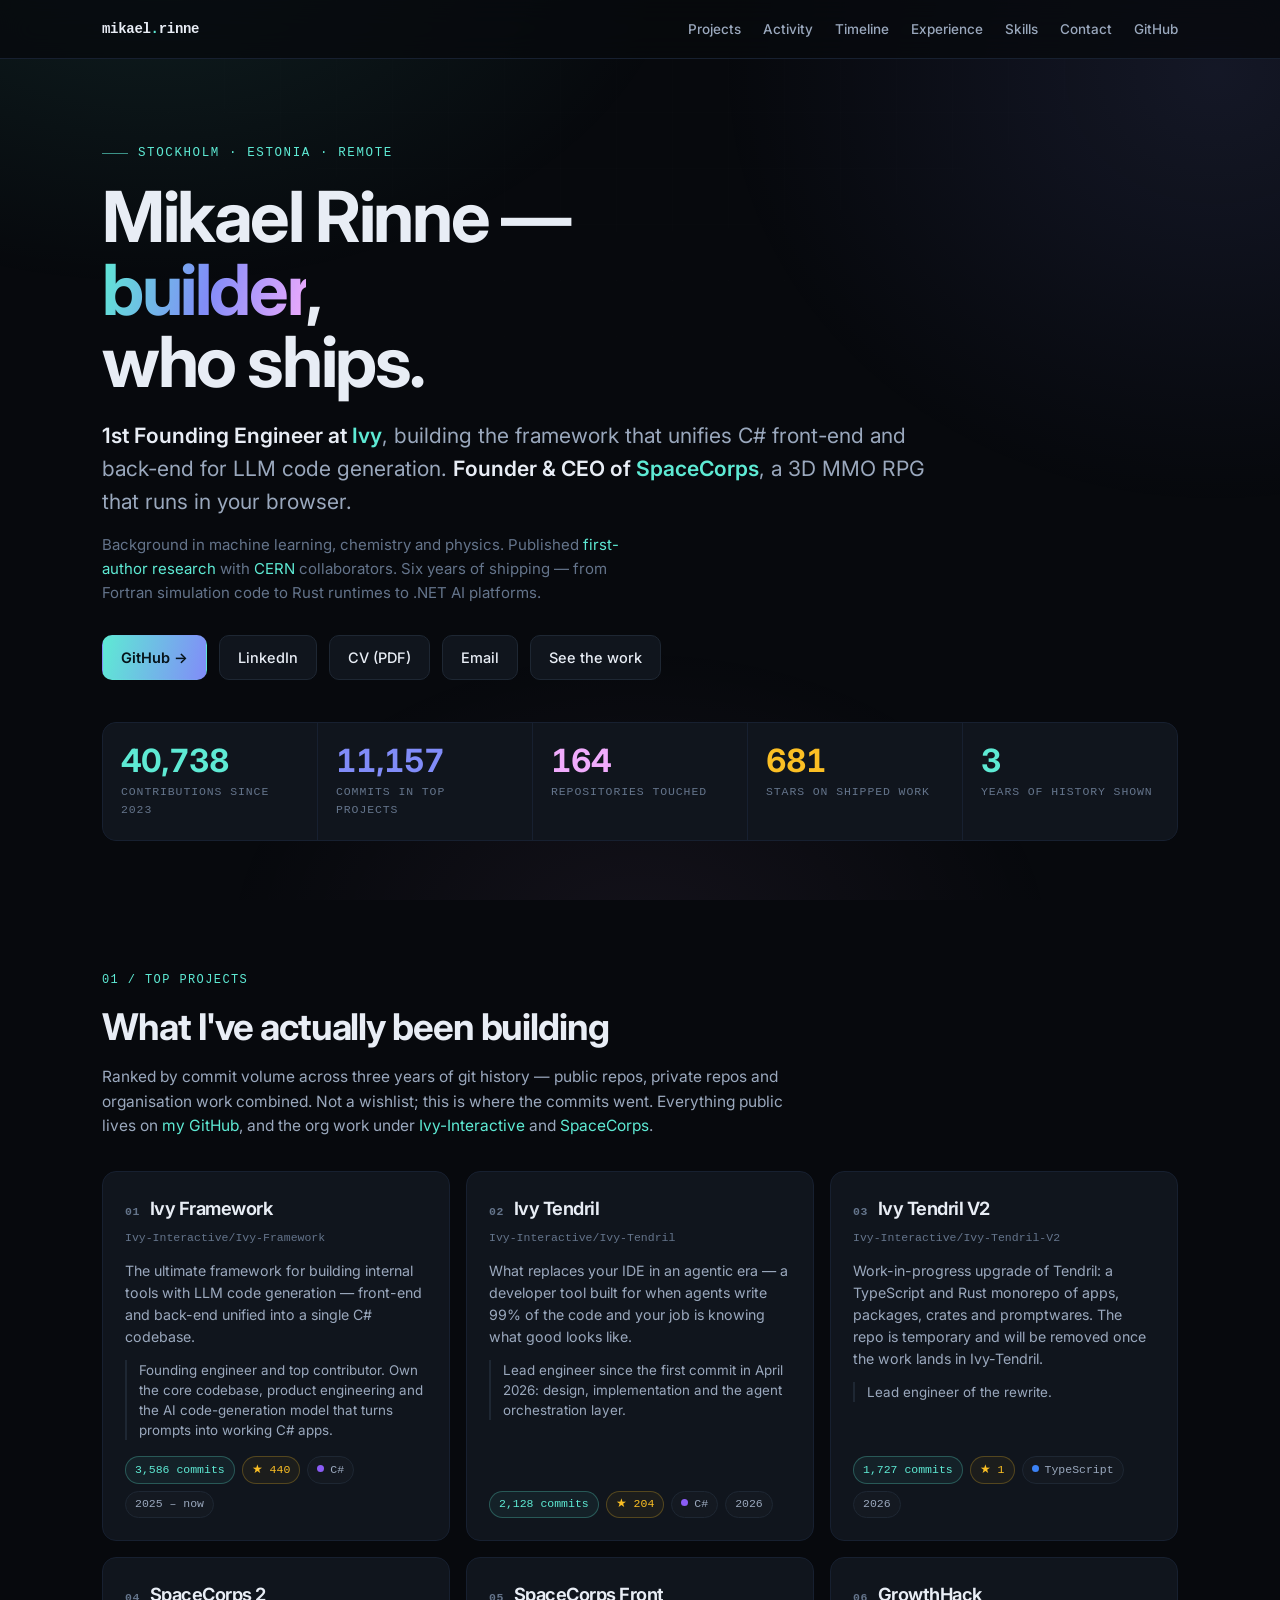
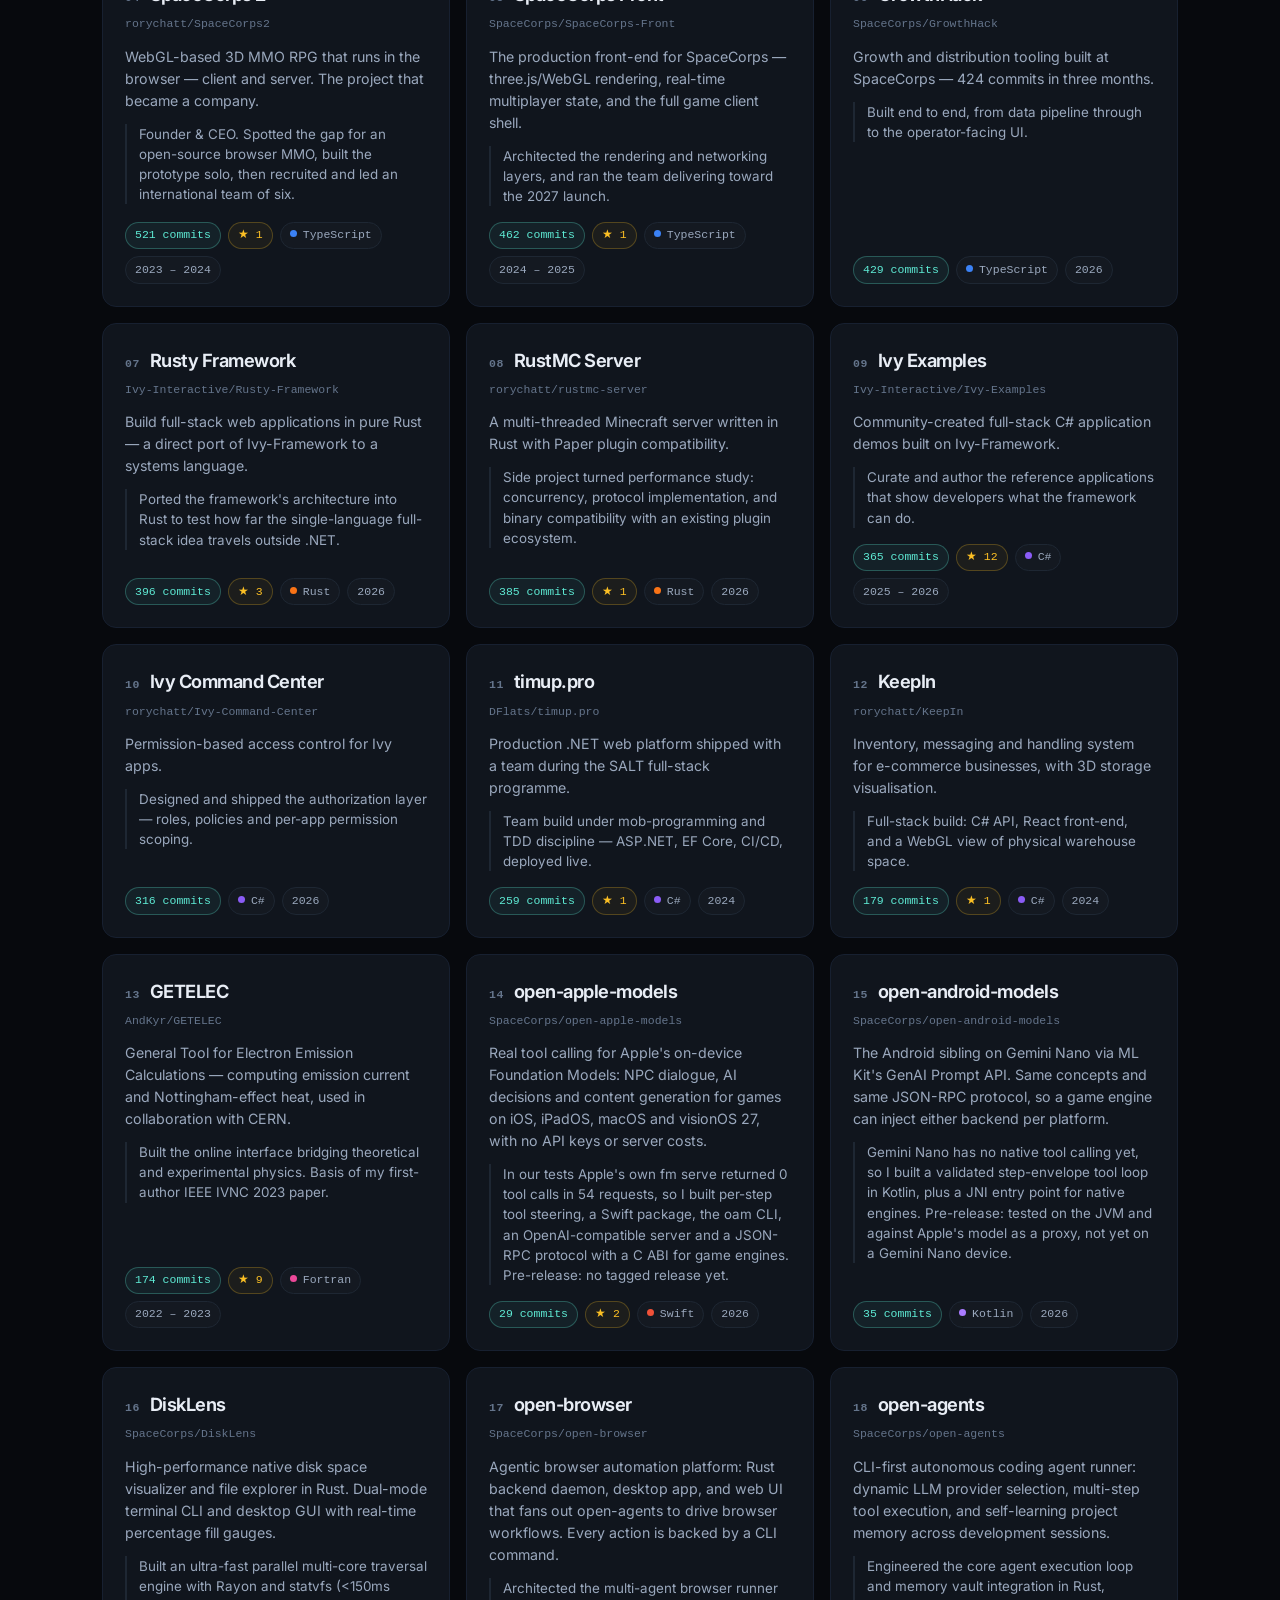
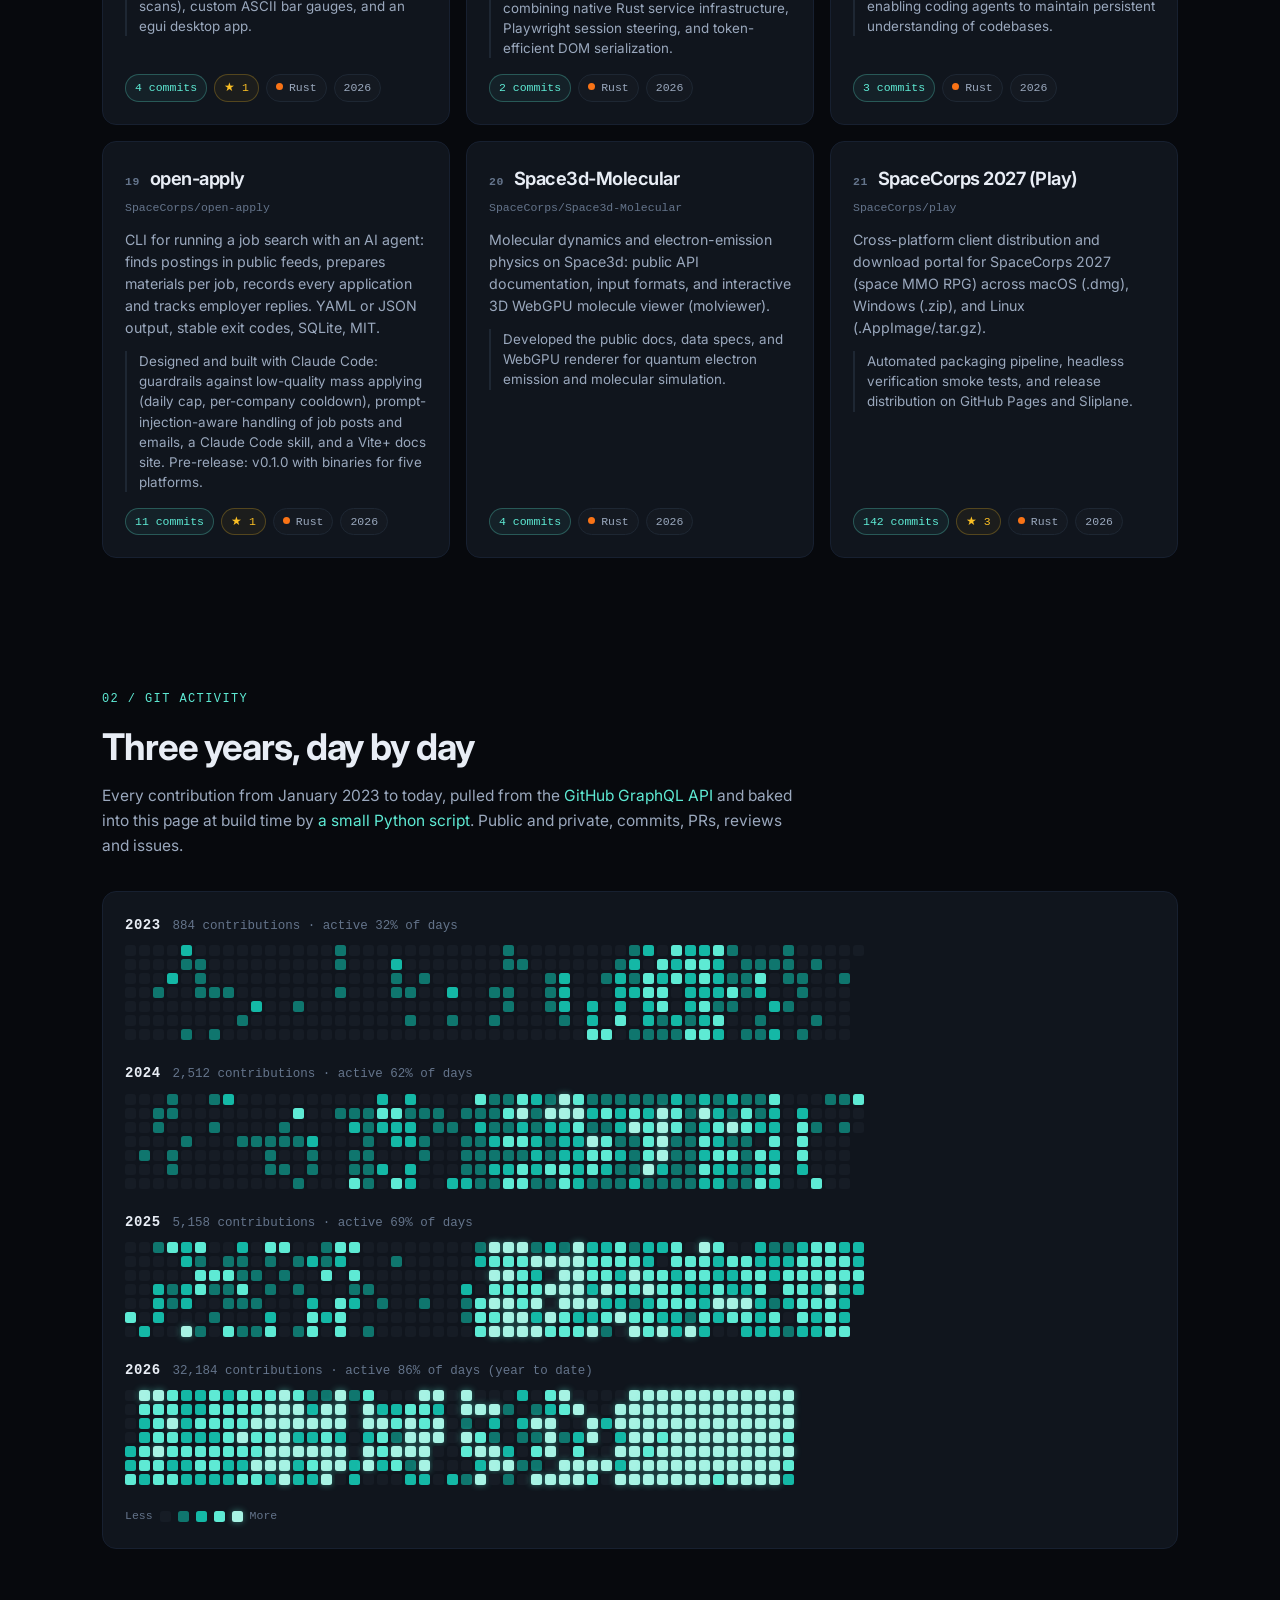
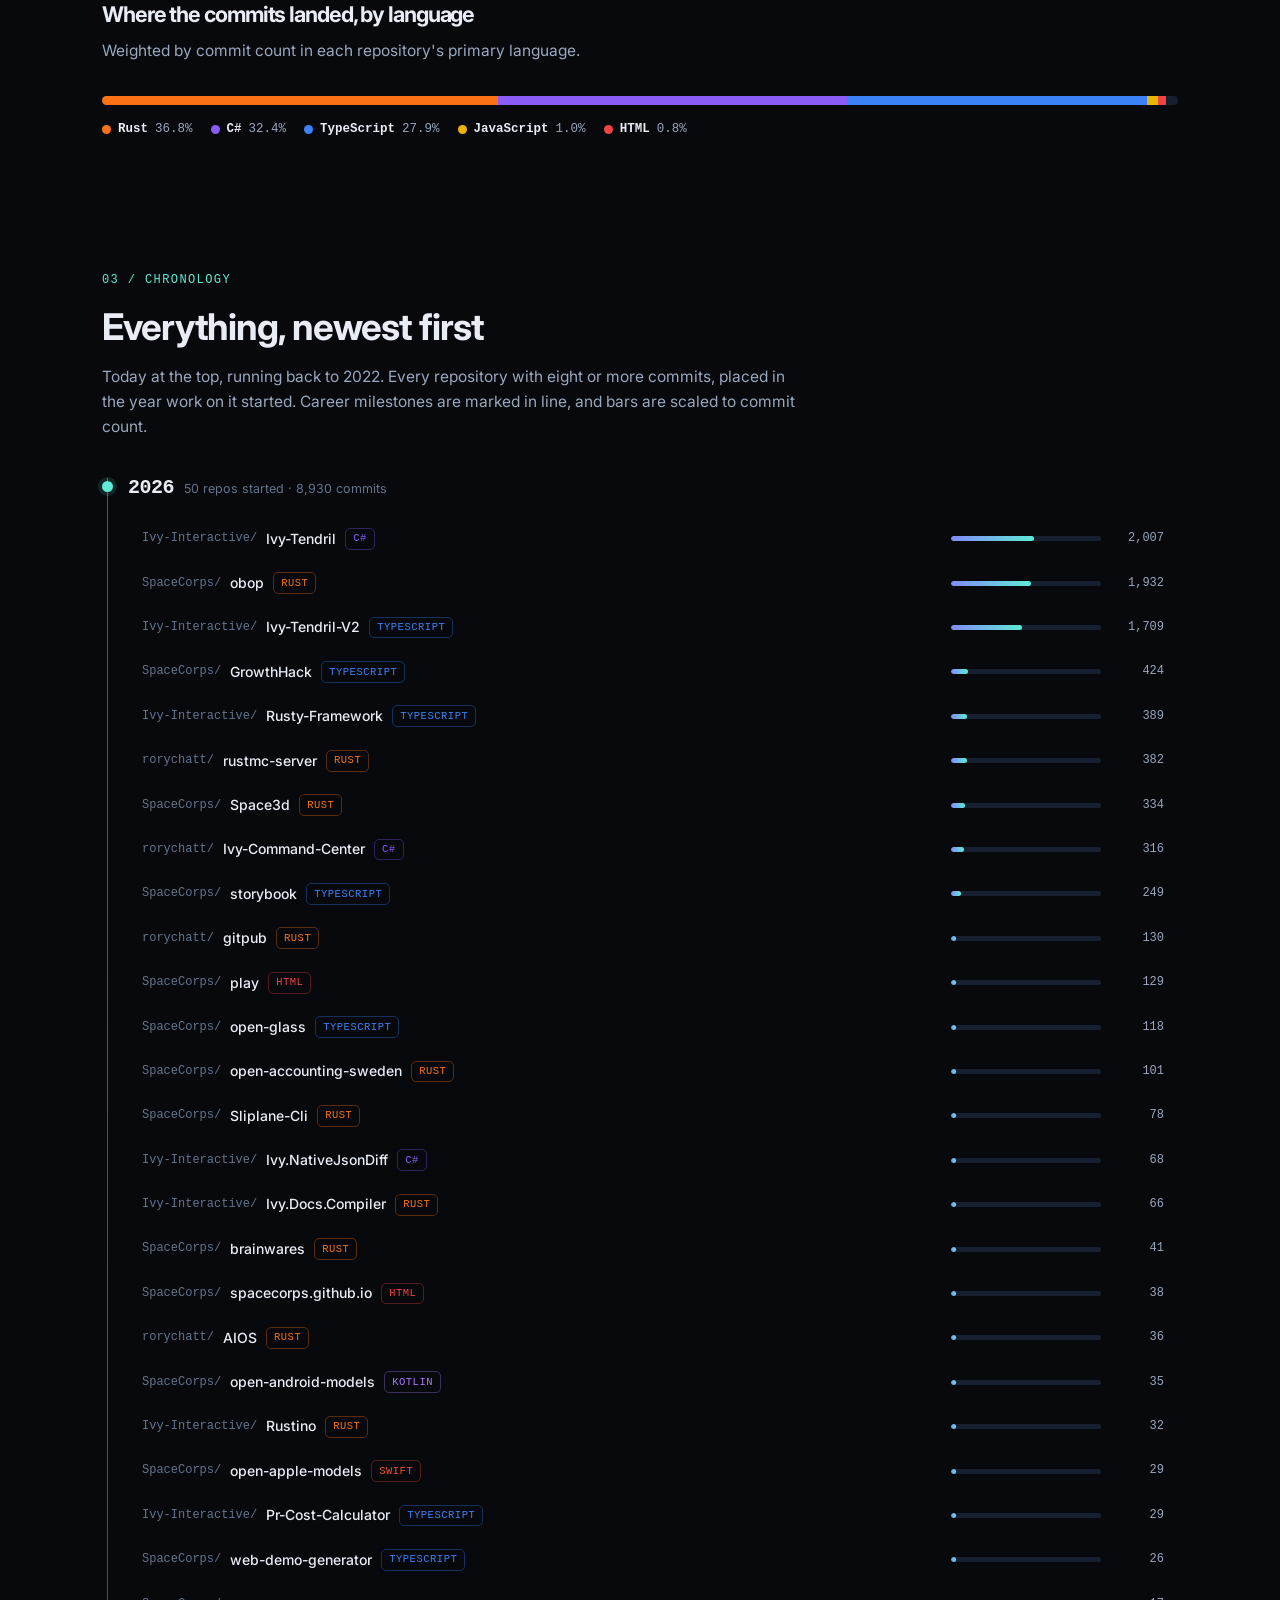
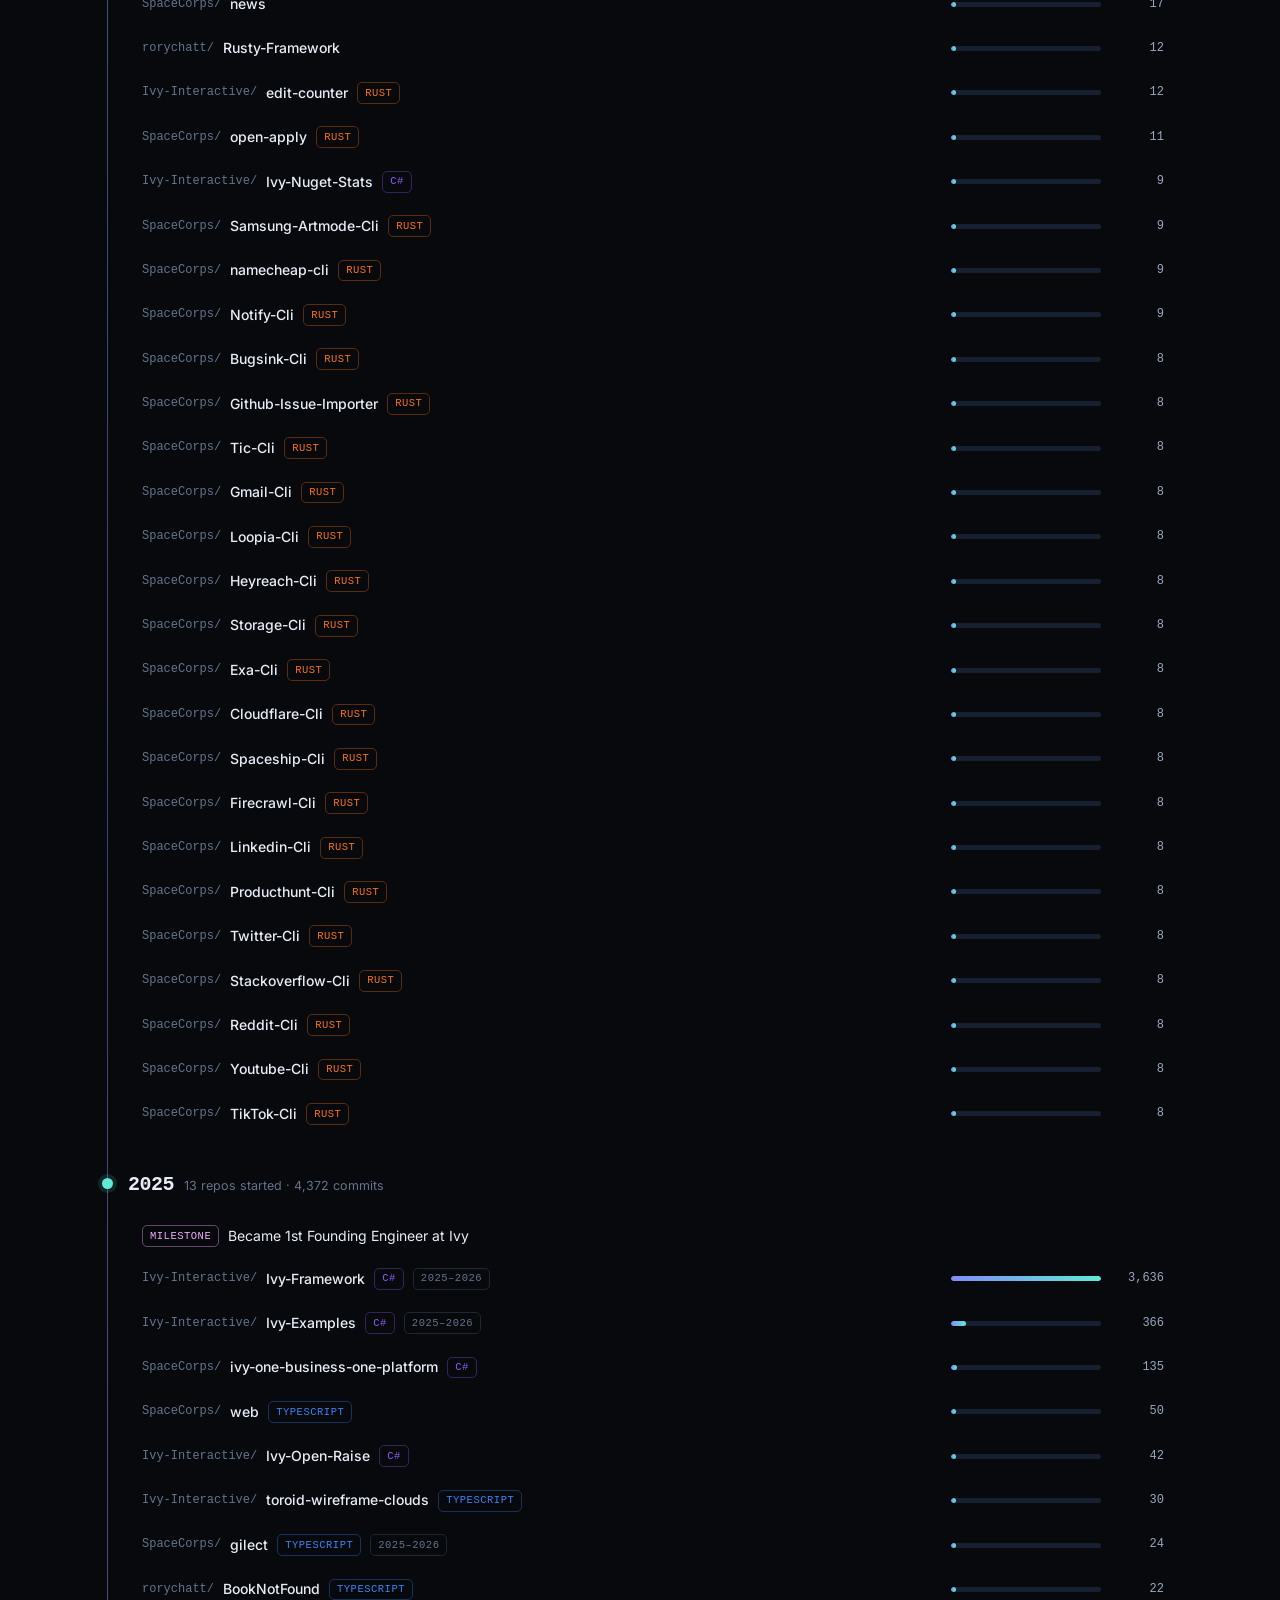
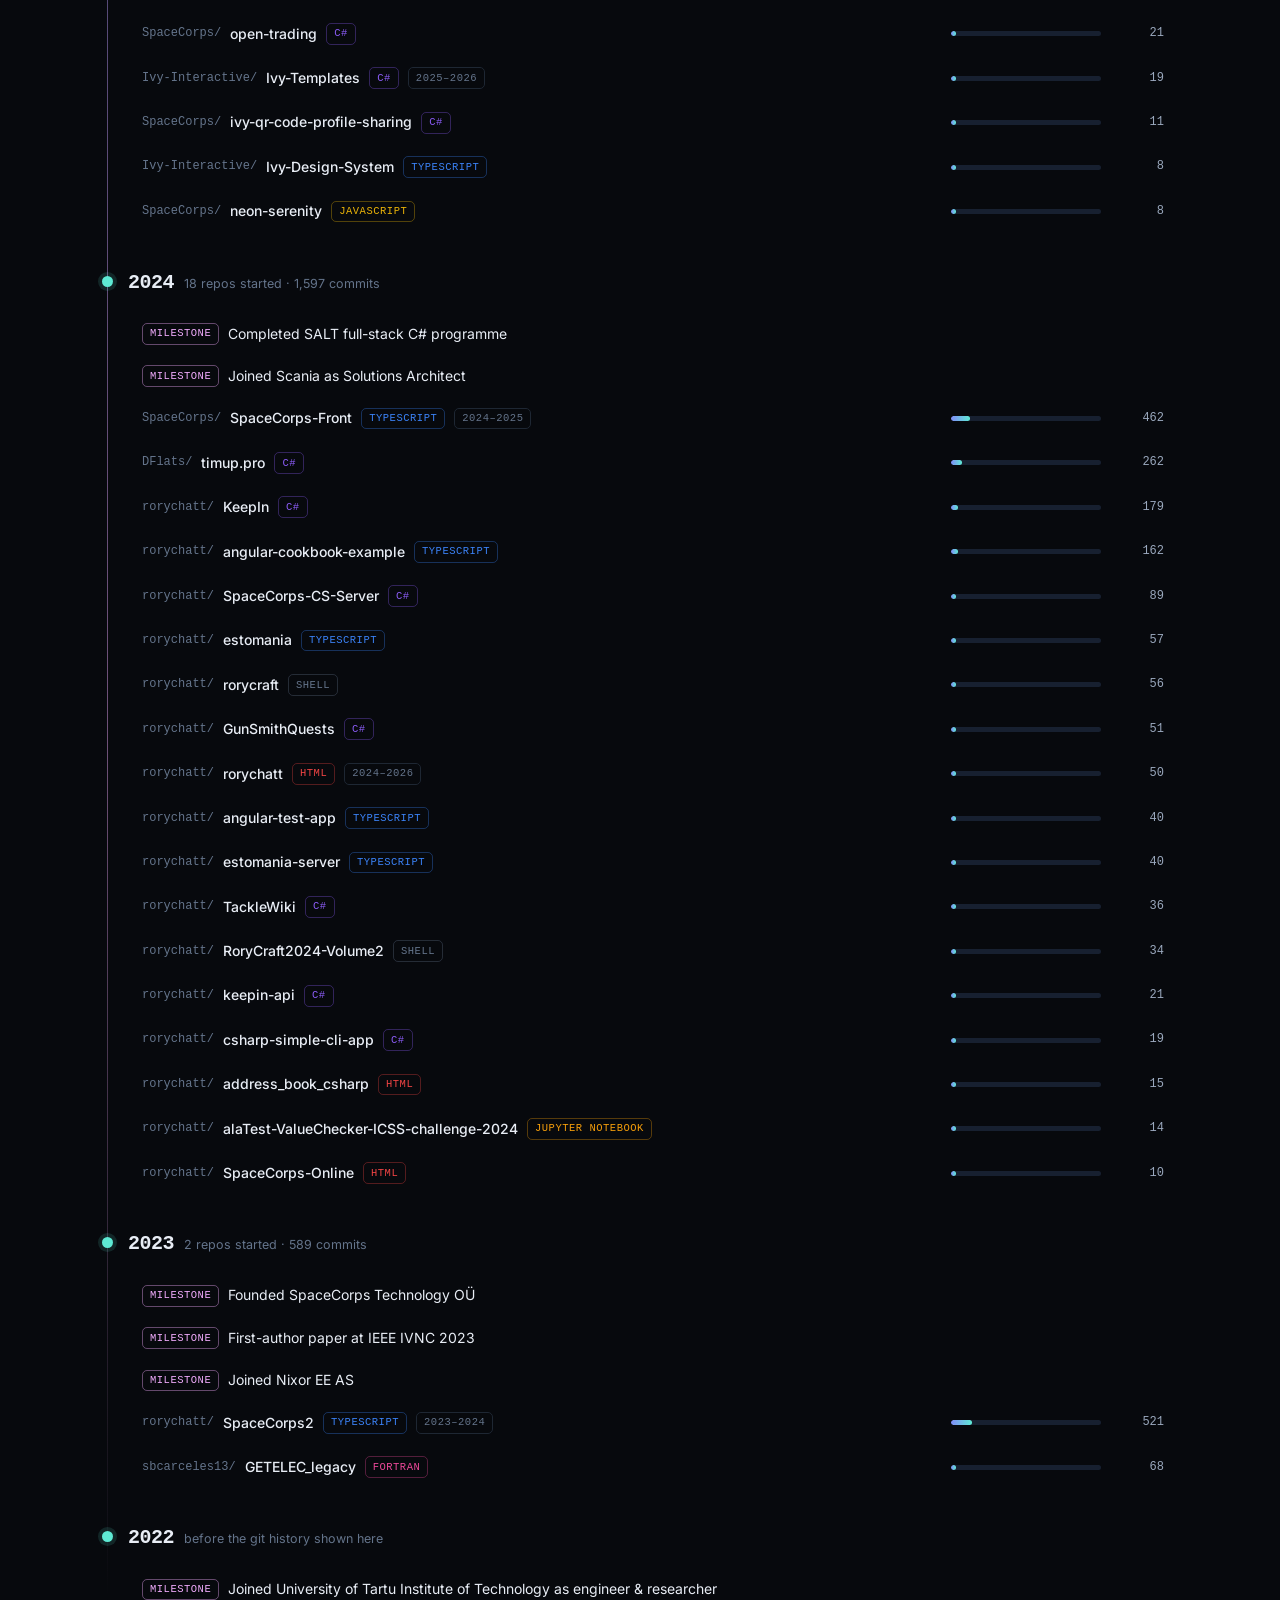
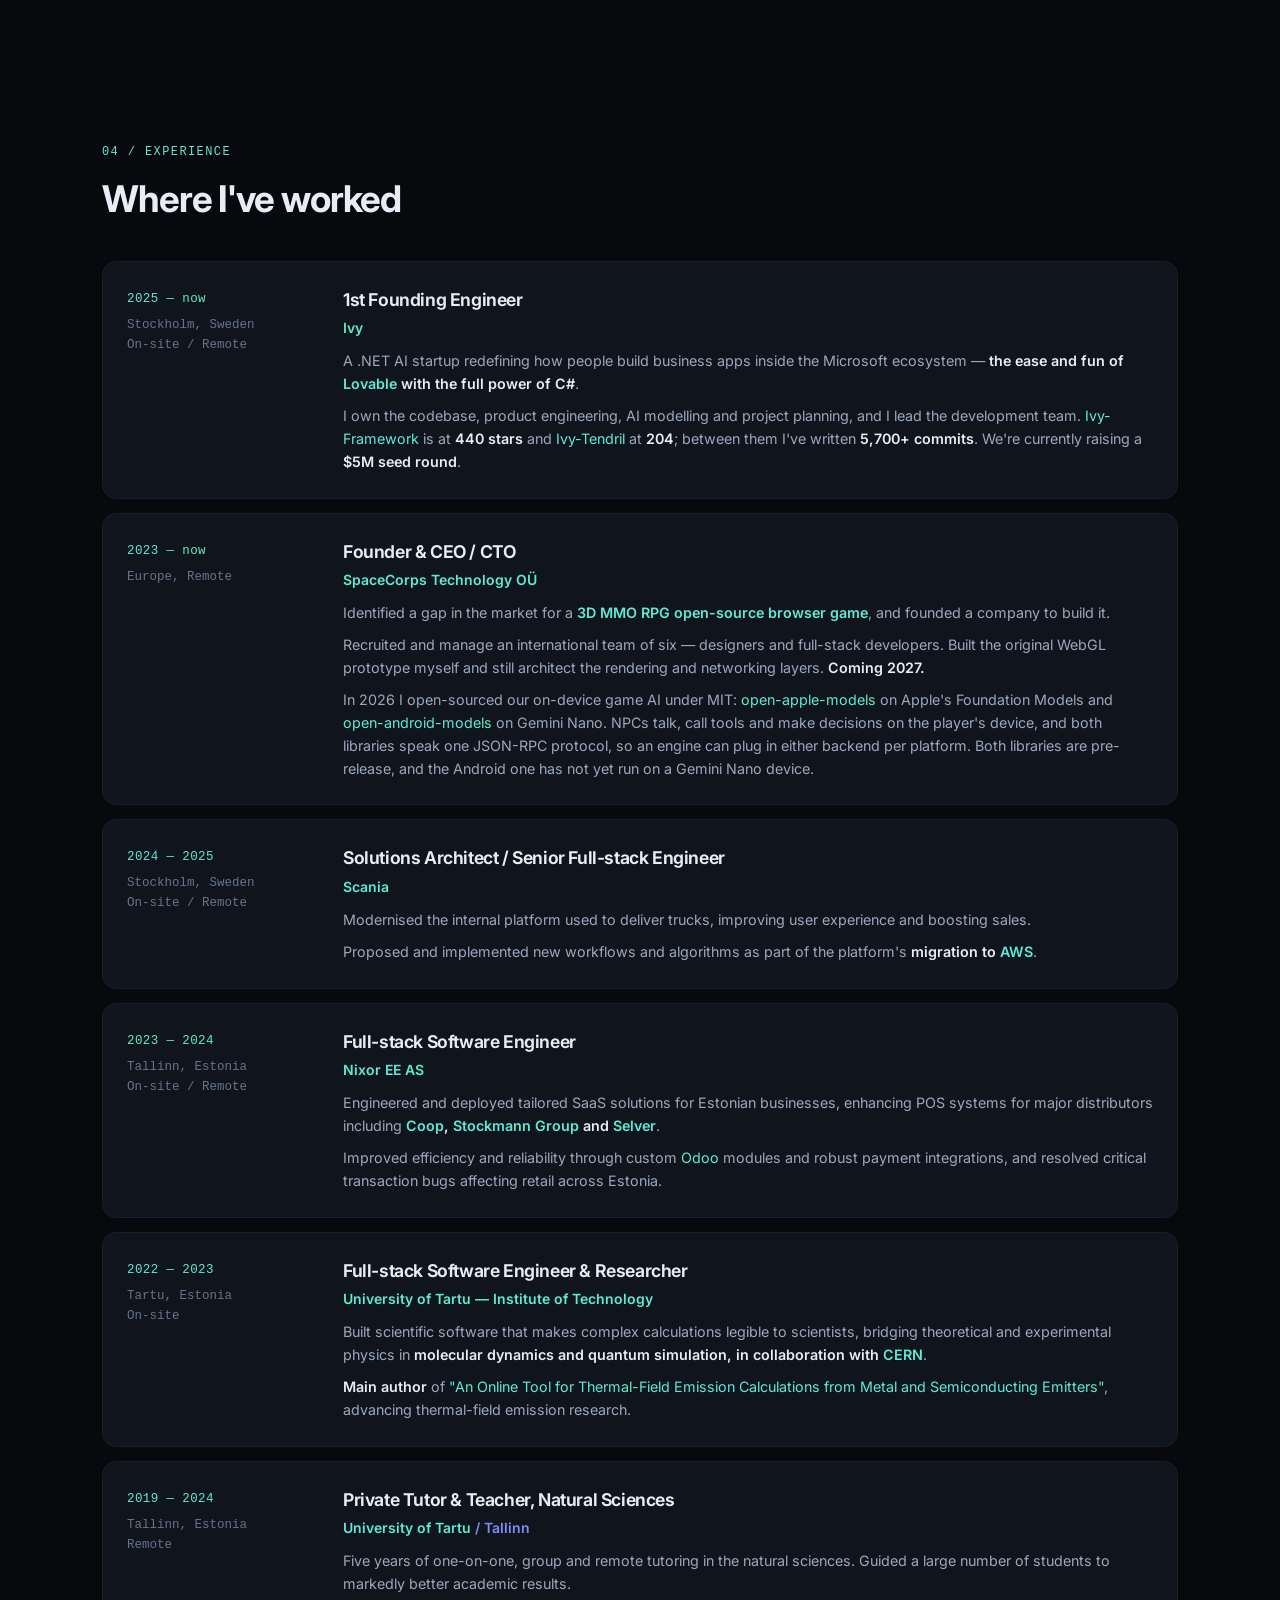
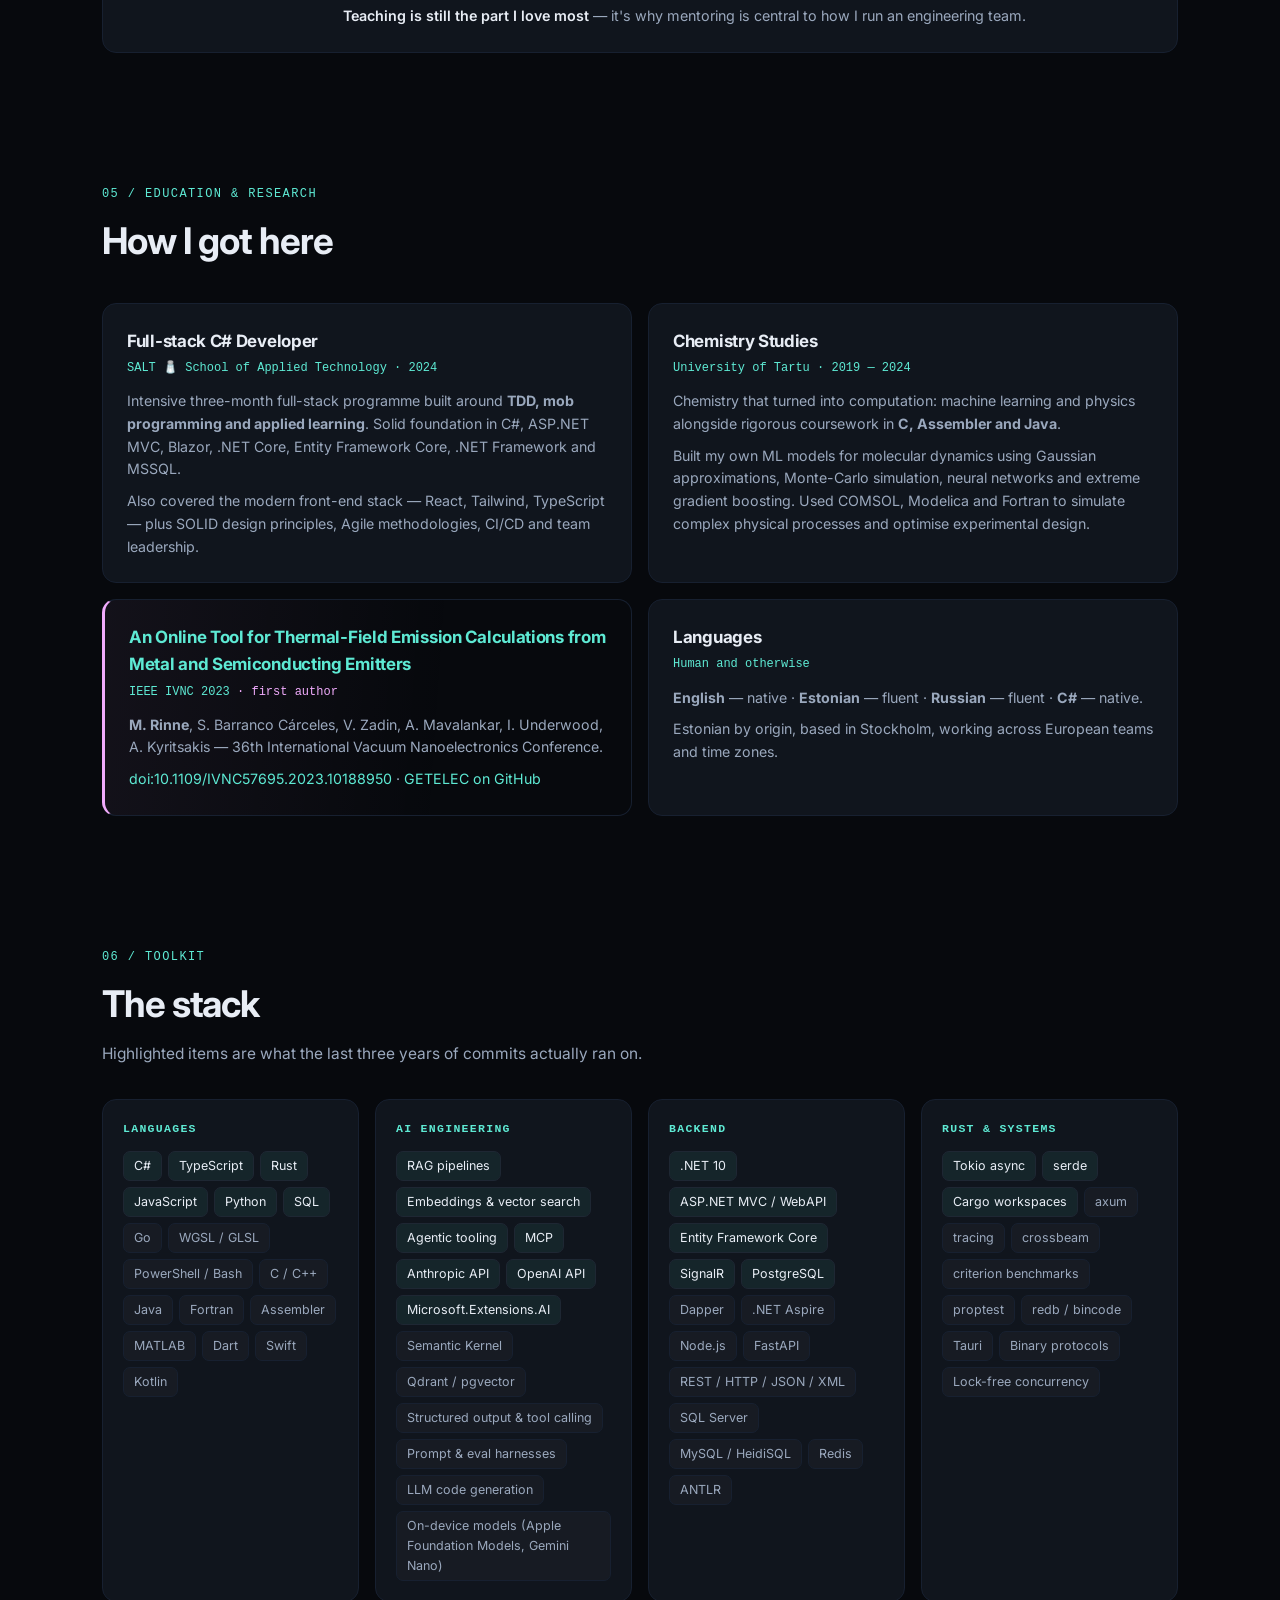
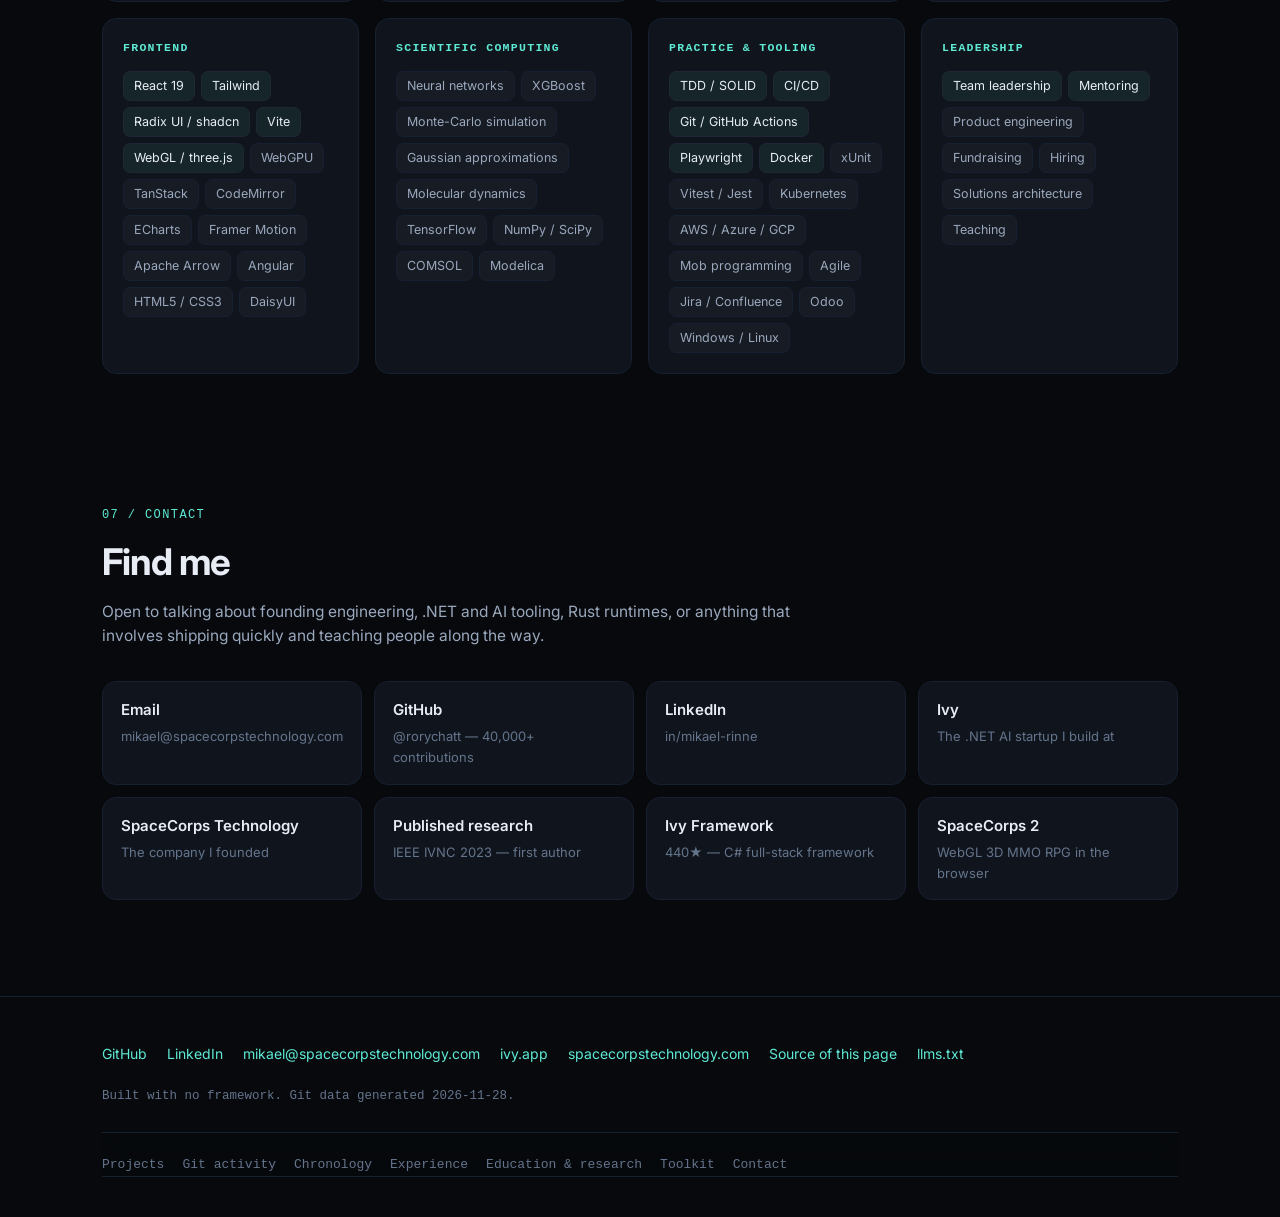
==== commit 8f988279: "chore: refresh GitHub data (2026-11-28)" ====
--- a/index.html
+++ b/index.html
@@ -164,10 +164,10 @@
     </div>
     <div class="stats" id="stats">
       <!-- BEGIN stats -->
-      <div class="stat"><b data-to="40727">40,727</b><span>Contributions since 2023</span></div>
-      <div class="stat"><b data-to="11155">11,155</b><span>Commits in top projects</span></div>
+      <div class="stat"><b data-to="40738">40,738</b><span>Contributions since 2023</span></div>
+      <div class="stat"><b data-to="11157">11,157</b><span>Commits in top projects</span></div>
       <div class="stat"><b data-to="164">164</b><span>Repositories touched</span></div>
-      <div class="stat"><b data-to="679">679</b><span>Stars on shipped work</span></div>
+      <div class="stat"><b data-to="681">681</b><span>Stars on shipped work</span></div>
       <div class="stat"><b data-to="3">3</b><span>Years of history shown</span></div>
       <!-- END stats -->
     </div>
@@ -253,7 +253,7 @@
         <div class="slug">rorychatt/rustmc-server</div>
         <p class="desc">A multi-threaded Minecraft server written in Rust with Paper plugin compatibility.</p>
         <p class="role">Side project turned performance study: concurrency, protocol implementation, and binary compatibility with an existing plugin ecosystem.</p>
-        <div class="proj-meta"><span class="pill commits">385 commits</span><span class="pill lang" style="--d:#f97316">Rust</span><span class="pill">2026</span></div>
+        <div class="proj-meta"><span class="pill commits">385 commits</span><span class="pill star">★ 1</span><span class="pill lang" style="--d:#f97316">Rust</span><span class="pill">2026</span></div>
       </article>
       <article class="proj reveal">
         <div class="proj-top"><span class="rank">09</span>
@@ -357,7 +357,7 @@
         <div class="slug">SpaceCorps/play</div>
         <p class="desc">Cross-platform client distribution and download portal for SpaceCorps 2027 (space MMO RPG) across macOS (.dmg), Windows (.zip), and Linux (.AppImage/.tar.gz).</p>
         <p class="role">Automated packaging pipeline, headless verification smoke tests, and release distribution on GitHub Pages and Sliplane.</p>
-        <div class="proj-meta"><span class="pill commits">140 commits</span><span class="pill star">★ 2</span><span class="pill lang" style="--d:#f97316">Rust</span><span class="pill">2026</span></div>
+        <div class="proj-meta"><span class="pill commits">142 commits</span><span class="pill star">★ 3</span><span class="pill lang" style="--d:#f97316">Rust</span><span class="pill">2026</span></div>
       </article>
       <!-- END projects -->
     </div>
@@ -414,7 +414,7 @@
     </div>
     <div class="tl" id="timeline-list">
       <!-- BEGIN timeline -->
-      <div class="tl-year">2026<small>50 repos started · 8,928 commits</small></div>
+      <div class="tl-year">2026<small>50 repos started · 8,930 commits</small></div>
       <div class="tl-items">
         <div class="tl-row"><div class="tl-name"><span class="org">Ivy-Interactive/</span><a href="https://github.com/Ivy-Interactive/Ivy-Tendril" target="_blank" rel="noopener">Ivy-Tendril</a><span class="tl-tag" style="border-color:#8b5cf655;color:#8b5cf6">C#</span></div><div class="tl-right"><span class="tl-bar"><i style="width:55.1980198019802%"></i></span><span class="tl-n">2,007</span></div></div>
         <div class="tl-row"><div class="tl-name"><span class="org">SpaceCorps/</span><a href="https://github.com/SpaceCorps/obop" target="_blank" rel="noopener">obop</a><span class="tl-tag" style="border-color:#f9731655;color:#f97316">Rust</span></div><div class="tl-right"><span class="tl-bar"><i style="width:53.135313531353134%"></i></span><span class="tl-n">1,932</span></div></div>
@@ -426,7 +426,7 @@
         <div class="tl-row"><div class="tl-name"><span class="org">rorychatt/</span><a href="https://github.com/rorychatt/Ivy-Command-Center" target="_blank" rel="noopener">Ivy-Command-Center</a><span class="tl-tag" style="border-color:#8b5cf655;color:#8b5cf6">C#</span></div><div class="tl-right"><span class="tl-bar"><i style="width:8.690869086908691%"></i></span><span class="tl-n">316</span></div></div>
         <div class="tl-row"><div class="tl-name"><span class="org">SpaceCorps/</span><a href="https://github.com/SpaceCorps/storybook" target="_blank" rel="noopener">storybook</a><span class="tl-tag" style="border-color:#3b82f655;color:#3b82f6">TypeScript</span></div><div class="tl-right"><span class="tl-bar"><i style="width:6.8481848184818475%"></i></span><span class="tl-n">249</span></div></div>
         <div class="tl-row"><div class="tl-name"><span class="org">rorychatt/</span><a href="https://github.com/rorychatt/gitpub" target="_blank" rel="noopener">gitpub</a><span class="tl-tag" style="border-color:#f9731655;color:#f97316">Rust</span></div><div class="tl-right"><span class="tl-bar"><i style="width:3.575357535753575%"></i></span><span class="tl-n">130</span></div></div>
-        <div class="tl-row"><div class="tl-name"><span class="org">SpaceCorps/</span><a href="https://github.com/SpaceCorps/play" target="_blank" rel="noopener">play</a><span class="tl-tag" style="border-color:#ef444455;color:#ef4444">HTML</span></div><div class="tl-right"><span class="tl-bar"><i style="width:3.4928492849284924%"></i></span><span class="tl-n">127</span></div></div>
+        <div class="tl-row"><div class="tl-name"><span class="org">SpaceCorps/</span><a href="https://github.com/SpaceCorps/play" target="_blank" rel="noopener">play</a><span class="tl-tag" style="border-color:#ef444455;color:#ef4444">HTML</span></div><div class="tl-right"><span class="tl-bar"><i style="width:3.5478547854785476%"></i></span><span class="tl-n">129</span></div></div>
         <div class="tl-row"><div class="tl-name"><span class="org">SpaceCorps/</span><a href="https://github.com/SpaceCorps/open-glass" target="_blank" rel="noopener">open-glass</a><span class="tl-tag" style="border-color:#3b82f655;color:#3b82f6">TypeScript</span></div><div class="tl-right"><span class="tl-bar"><i style="width:3.2453245324532456%"></i></span><span class="tl-n">118</span></div></div>
         <div class="tl-row"><div class="tl-name"><span class="org">SpaceCorps/</span><a href="https://github.com/SpaceCorps/open-accounting-sweden" target="_blank" rel="noopener">open-accounting-sweden</a><span class="tl-tag" style="border-color:#f9731655;color:#f97316">Rust</span></div><div class="tl-right"><span class="tl-bar"><i style="width:3%"></i></span><span class="tl-n">101</span></div></div>
         <div class="tl-row"><div class="tl-name"><span class="org">SpaceCorps/</span><a href="https://github.com/SpaceCorps/Sliplane-Cli" target="_blank" rel="noopener">Sliplane-Cli</a><span class="tl-tag" style="border-color:#f9731655;color:#f97316">Rust</span></div><div class="tl-right"><span class="tl-bar"><i style="width:3%"></i></span><span class="tl-n">78</span></div></div>
@@ -437,35 +437,35 @@
         <div class="tl-row"><div class="tl-name"><span class="org">rorychatt/</span><a href="https://github.com/rorychatt/AIOS" target="_blank" rel="noopener">AIOS</a><span class="tl-tag" style="border-color:#f9731655;color:#f97316">Rust</span></div><div class="tl-right"><span class="tl-bar"><i style="width:3%"></i></span><span class="tl-n">36</span></div></div>
         <div class="tl-row"><div class="tl-name"><span class="org">SpaceCorps/</span><a href="https://github.com/SpaceCorps/open-android-models" target="_blank" rel="noopener">open-android-models</a><span class="tl-tag" style="border-color:#a97bff55;color:#a97bff">Kotlin</span></div><div class="tl-right"><span class="tl-bar"><i style="width:3%"></i></span><span class="tl-n">35</span></div></div>
         <div class="tl-row"><div class="tl-name"><span class="org">Ivy-Interactive/</span><a href="https://github.com/Ivy-Interactive/Rustino" target="_blank" rel="noopener">Rustino</a><span class="tl-tag" style="border-color:#f9731655;color:#f97316">Rust</span></div><div class="tl-right"><span class="tl-bar"><i style="width:3%"></i></span><span class="tl-n">32</span></div></div>
+        <div class="tl-row"><div class="tl-name"><span class="org">SpaceCorps/</span><a href="https://github.com/SpaceCorps/open-apple-models" target="_blank" rel="noopener">open-apple-models</a><span class="tl-tag" style="border-color:#f0513855;color:#f05138">Swift</span></div><div class="tl-right"><span class="tl-bar"><i style="width:3%"></i></span><span class="tl-n">29</span></div></div>
         <div class="tl-row"><div class="tl-name"><span class="org">Ivy-Interactive/</span><a href="https://github.com/Ivy-Interactive/Pr-Cost-Calculator" target="_blank" rel="noopener">Pr-Cost-Calculator</a><span class="tl-tag" style="border-color:#3b82f655;color:#3b82f6">TypeScript</span></div><div class="tl-right"><span class="tl-bar"><i style="width:3%"></i></span><span class="tl-n">29</span></div></div>
-        <div class="tl-row"><div class="tl-name"><span class="org">SpaceCorps/</span><a href="https://github.com/SpaceCorps/open-apple-models" target="_blank" rel="noopener">open-apple-models</a><span class="tl-tag" style="border-color:#f0513855;color:#f05138">Swift</span></div><div class="tl-right"><span class="tl-bar"><i style="width:3%"></i></span><span class="tl-n">29</span></div></div>
         <div class="tl-row"><div class="tl-name"><span class="org">SpaceCorps/</span><a href="https://github.com/SpaceCorps/web-demo-generator" target="_blank" rel="noopener">web-demo-generator</a><span class="tl-tag" style="border-color:#3b82f655;color:#3b82f6">TypeScript</span></div><div class="tl-right"><span class="tl-bar"><i style="width:3%"></i></span><span class="tl-n">26</span></div></div>
         <div class="tl-row"><div class="tl-name"><span class="org">SpaceCorps/</span><a href="https://github.com/SpaceCorps/news" target="_blank" rel="noopener">news</a></div><div class="tl-right"><span class="tl-bar"><i style="width:3%"></i></span><span class="tl-n">17</span></div></div>
         <div class="tl-row"><div class="tl-name"><span class="org">rorychatt/</span><a href="https://github.com/rorychatt/Rusty-Framework" target="_blank" rel="noopener">Rusty-Framework</a></div><div class="tl-right"><span class="tl-bar"><i style="width:3%"></i></span><span class="tl-n">12</span></div></div>
         <div class="tl-row"><div class="tl-name"><span class="org">Ivy-Interactive/</span><a href="https://github.com/Ivy-Interactive/edit-counter" target="_blank" rel="noopener">edit-counter</a><span class="tl-tag" style="border-color:#f9731655;color:#f97316">Rust</span></div><div class="tl-right"><span class="tl-bar"><i style="width:3%"></i></span><span class="tl-n">12</span></div></div>
         <div class="tl-row"><div class="tl-name"><span class="org">SpaceCorps/</span><a href="https://github.com/SpaceCorps/open-apply" target="_blank" rel="noopener">open-apply</a><span class="tl-tag" style="border-color:#f9731655;color:#f97316">Rust</span></div><div class="tl-right"><span class="tl-bar"><i style="width:3%"></i></span><span class="tl-n">11</span></div></div>
         <div class="tl-row"><div class="tl-name"><span class="org">Ivy-Interactive/</span><a href="https://github.com/Ivy-Interactive/Ivy-Nuget-Stats" target="_blank" rel="noopener">Ivy-Nuget-Stats</a><span class="tl-tag" style="border-color:#8b5cf655;color:#8b5cf6">C#</span></div><div class="tl-right"><span class="tl-bar"><i style="width:3%"></i></span><span class="tl-n">9</span></div></div>
+        <div class="tl-row"><div class="tl-name"><span class="org">SpaceCorps/</span><a href="https://github.com/SpaceCorps/Samsung-Artmode-Cli" target="_blank" rel="noopener">Samsung-Artmode-Cli</a><span class="tl-tag" style="border-color:#f9731655;color:#f97316">Rust</span></div><div class="tl-right"><span class="tl-bar"><i style="width:3%"></i></span><span class="tl-n">9</span></div></div>
         <div class="tl-row"><div class="tl-name"><span class="org">SpaceCorps/</span><a href="https://github.com/SpaceCorps/namecheap-cli" target="_blank" rel="noopener">namecheap-cli</a><span class="tl-tag" style="border-color:#f9731655;color:#f97316">Rust</span></div><div class="tl-right"><span class="tl-bar"><i style="width:3%"></i></span><span class="tl-n">9</span></div></div>
-        <div class="tl-row"><div class="tl-name"><span class="org">SpaceCorps/</span><a href="https://github.com/SpaceCorps/Samsung-Artmode-Cli" target="_blank" rel="noopener">Samsung-Artmode-Cli</a><span class="tl-tag" style="border-color:#f9731655;color:#f97316">Rust</span></div><div class="tl-right"><span class="tl-bar"><i style="width:3%"></i></span><span class="tl-n">9</span></div></div>
         <div class="tl-row"><div class="tl-name"><span class="org">SpaceCorps/</span><a href="https://github.com/SpaceCorps/Notify-Cli" target="_blank" rel="noopener">Notify-Cli</a><span class="tl-tag" style="border-color:#f9731655;color:#f97316">Rust</span></div><div class="tl-right"><span class="tl-bar"><i style="width:3%"></i></span><span class="tl-n">9</span></div></div>
+        <div class="tl-row"><div class="tl-name"><span class="org">SpaceCorps/</span><a href="https://github.com/SpaceCorps/Bugsink-Cli" target="_blank" rel="noopener">Bugsink-Cli</a><span class="tl-tag" style="border-color:#f9731655;color:#f97316">Rust</span></div><div class="tl-right"><span class="tl-bar"><i style="width:3%"></i></span><span class="tl-n">8</span></div></div>
+        <div class="tl-row"><div class="tl-name"><span class="org">SpaceCorps/</span><a href="https://github.com/SpaceCorps/Github-Issue-Importer" target="_blank" rel="noopener">Github-Issue-Importer</a><span class="tl-tag" style="border-color:#f9731655;color:#f97316">Rust</span></div><div class="tl-right"><span class="tl-bar"><i style="width:3%"></i></span><span class="tl-n">8</span></div></div>
+        <div class="tl-row"><div class="tl-name"><span class="org">SpaceCorps/</span><a href="https://github.com/SpaceCorps/Tic-Cli" target="_blank" rel="noopener">Tic-Cli</a><span class="tl-tag" style="border-color:#f9731655;color:#f97316">Rust</span></div><div class="tl-right"><span class="tl-bar"><i style="width:3%"></i></span><span class="tl-n">8</span></div></div>
+        <div class="tl-row"><div class="tl-name"><span class="org">SpaceCorps/</span><a href="https://github.com/SpaceCorps/Gmail-Cli" target="_blank" rel="noopener">Gmail-Cli</a><span class="tl-tag" style="border-color:#f9731655;color:#f97316">Rust</span></div><div class="tl-right"><span class="tl-bar"><i style="width:3%"></i></span><span class="tl-n">8</span></div></div>
+        <div class="tl-row"><div class="tl-name"><span class="org">SpaceCorps/</span><a href="https://github.com/SpaceCorps/Loopia-Cli" target="_blank" rel="noopener">Loopia-Cli</a><span class="tl-tag" style="border-color:#f9731655;color:#f97316">Rust</span></div><div class="tl-right"><span class="tl-bar"><i style="width:3%"></i></span><span class="tl-n">8</span></div></div>
+        <div class="tl-row"><div class="tl-name"><span class="org">SpaceCorps/</span><a href="https://github.com/SpaceCorps/Heyreach-Cli" target="_blank" rel="noopener">Heyreach-Cli</a><span class="tl-tag" style="border-color:#f9731655;color:#f97316">Rust</span></div><div class="tl-right"><span class="tl-bar"><i style="width:3%"></i></span><span class="tl-n">8</span></div></div>
+        <div class="tl-row"><div class="tl-name"><span class="org">SpaceCorps/</span><a href="https://github.com/SpaceCorps/Storage-Cli" target="_blank" rel="noopener">Storage-Cli</a><span class="tl-tag" style="border-color:#f9731655;color:#f97316">Rust</span></div><div class="tl-right"><span class="tl-bar"><i style="width:3%"></i></span><span class="tl-n">8</span></div></div>
+        <div class="tl-row"><div class="tl-name"><span class="org">SpaceCorps/</span><a href="https://github.com/SpaceCorps/Exa-Cli" target="_blank" rel="noopener">Exa-Cli</a><span class="tl-tag" style="border-color:#f9731655;color:#f97316">Rust</span></div><div class="tl-right"><span class="tl-bar"><i style="width:3%"></i></span><span class="tl-n">8</span></div></div>
+        <div class="tl-row"><div class="tl-name"><span class="org">SpaceCorps/</span><a href="https://github.com/SpaceCorps/Cloudflare-Cli" target="_blank" rel="noopener">Cloudflare-Cli</a><span class="tl-tag" style="border-color:#f9731655;color:#f97316">Rust</span></div><div class="tl-right"><span class="tl-bar"><i style="width:3%"></i></span><span class="tl-n">8</span></div></div>
         <div class="tl-row"><div class="tl-name"><span class="org">SpaceCorps/</span><a href="https://github.com/SpaceCorps/Spaceship-Cli" target="_blank" rel="noopener">Spaceship-Cli</a><span class="tl-tag" style="border-color:#f9731655;color:#f97316">Rust</span></div><div class="tl-right"><span class="tl-bar"><i style="width:3%"></i></span><span class="tl-n">8</span></div></div>
-        <div class="tl-row"><div class="tl-name"><span class="org">SpaceCorps/</span><a href="https://github.com/SpaceCorps/Exa-Cli" target="_blank" rel="noopener">Exa-Cli</a><span class="tl-tag" style="border-color:#f9731655;color:#f97316">Rust</span></div><div class="tl-right"><span class="tl-bar"><i style="width:3%"></i></span><span class="tl-n">8</span></div></div>
-        <div class="tl-row"><div class="tl-name"><span class="org">SpaceCorps/</span><a href="https://github.com/SpaceCorps/Tic-Cli" target="_blank" rel="noopener">Tic-Cli</a><span class="tl-tag" style="border-color:#f9731655;color:#f97316">Rust</span></div><div class="tl-right"><span class="tl-bar"><i style="width:3%"></i></span><span class="tl-n">8</span></div></div>
-        <div class="tl-row"><div class="tl-name"><span class="org">SpaceCorps/</span><a href="https://github.com/SpaceCorps/Github-Issue-Importer" target="_blank" rel="noopener">Github-Issue-Importer</a><span class="tl-tag" style="border-color:#f9731655;color:#f97316">Rust</span></div><div class="tl-right"><span class="tl-bar"><i style="width:3%"></i></span><span class="tl-n">8</span></div></div>
-        <div class="tl-row"><div class="tl-name"><span class="org">SpaceCorps/</span><a href="https://github.com/SpaceCorps/Cloudflare-Cli" target="_blank" rel="noopener">Cloudflare-Cli</a><span class="tl-tag" style="border-color:#f9731655;color:#f97316">Rust</span></div><div class="tl-right"><span class="tl-bar"><i style="width:3%"></i></span><span class="tl-n">8</span></div></div>
         <div class="tl-row"><div class="tl-name"><span class="org">SpaceCorps/</span><a href="https://github.com/SpaceCorps/Firecrawl-Cli" target="_blank" rel="noopener">Firecrawl-Cli</a><span class="tl-tag" style="border-color:#f9731655;color:#f97316">Rust</span></div><div class="tl-right"><span class="tl-bar"><i style="width:3%"></i></span><span class="tl-n">8</span></div></div>
-        <div class="tl-row"><div class="tl-name"><span class="org">SpaceCorps/</span><a href="https://github.com/SpaceCorps/Storage-Cli" target="_blank" rel="noopener">Storage-Cli</a><span class="tl-tag" style="border-color:#f9731655;color:#f97316">Rust</span></div><div class="tl-right"><span class="tl-bar"><i style="width:3%"></i></span><span class="tl-n">8</span></div></div>
-        <div class="tl-row"><div class="tl-name"><span class="org">SpaceCorps/</span><a href="https://github.com/SpaceCorps/Heyreach-Cli" target="_blank" rel="noopener">Heyreach-Cli</a><span class="tl-tag" style="border-color:#f9731655;color:#f97316">Rust</span></div><div class="tl-right"><span class="tl-bar"><i style="width:3%"></i></span><span class="tl-n">8</span></div></div>
-        <div class="tl-row"><div class="tl-name"><span class="org">SpaceCorps/</span><a href="https://github.com/SpaceCorps/Loopia-Cli" target="_blank" rel="noopener">Loopia-Cli</a><span class="tl-tag" style="border-color:#f9731655;color:#f97316">Rust</span></div><div class="tl-right"><span class="tl-bar"><i style="width:3%"></i></span><span class="tl-n">8</span></div></div>
         <div class="tl-row"><div class="tl-name"><span class="org">SpaceCorps/</span><a href="https://github.com/SpaceCorps/Linkedin-Cli" target="_blank" rel="noopener">Linkedin-Cli</a><span class="tl-tag" style="border-color:#f9731655;color:#f97316">Rust</span></div><div class="tl-right"><span class="tl-bar"><i style="width:3%"></i></span><span class="tl-n">8</span></div></div>
-        <div class="tl-row"><div class="tl-name"><span class="org">SpaceCorps/</span><a href="https://github.com/SpaceCorps/Gmail-Cli" target="_blank" rel="noopener">Gmail-Cli</a><span class="tl-tag" style="border-color:#f9731655;color:#f97316">Rust</span></div><div class="tl-right"><span class="tl-bar"><i style="width:3%"></i></span><span class="tl-n">8</span></div></div>
         <div class="tl-row"><div class="tl-name"><span class="org">SpaceCorps/</span><a href="https://github.com/SpaceCorps/Producthunt-Cli" target="_blank" rel="noopener">Producthunt-Cli</a><span class="tl-tag" style="border-color:#f9731655;color:#f97316">Rust</span></div><div class="tl-right"><span class="tl-bar"><i style="width:3%"></i></span><span class="tl-n">8</span></div></div>
-        <div class="tl-row"><div class="tl-name"><span class="org">SpaceCorps/</span><a href="https://github.com/SpaceCorps/Bugsink-Cli" target="_blank" rel="noopener">Bugsink-Cli</a><span class="tl-tag" style="border-color:#f9731655;color:#f97316">Rust</span></div><div class="tl-right"><span class="tl-bar"><i style="width:3%"></i></span><span class="tl-n">8</span></div></div>
         <div class="tl-row"><div class="tl-name"><span class="org">SpaceCorps/</span><a href="https://github.com/SpaceCorps/Twitter-Cli" target="_blank" rel="noopener">Twitter-Cli</a><span class="tl-tag" style="border-color:#f9731655;color:#f97316">Rust</span></div><div class="tl-right"><span class="tl-bar"><i style="width:3%"></i></span><span class="tl-n">8</span></div></div>
         <div class="tl-row"><div class="tl-name"><span class="org">SpaceCorps/</span><a href="https://github.com/SpaceCorps/Stackoverflow-Cli" target="_blank" rel="noopener">Stackoverflow-Cli</a><span class="tl-tag" style="border-color:#f9731655;color:#f97316">Rust</span></div><div class="tl-right"><span class="tl-bar"><i style="width:3%"></i></span><span class="tl-n">8</span></div></div>
         <div class="tl-row"><div class="tl-name"><span class="org">SpaceCorps/</span><a href="https://github.com/SpaceCorps/Reddit-Cli" target="_blank" rel="noopener">Reddit-Cli</a><span class="tl-tag" style="border-color:#f9731655;color:#f97316">Rust</span></div><div class="tl-right"><span class="tl-bar"><i style="width:3%"></i></span><span class="tl-n">8</span></div></div>
+        <div class="tl-row"><div class="tl-name"><span class="org">SpaceCorps/</span><a href="https://github.com/SpaceCorps/Youtube-Cli" target="_blank" rel="noopener">Youtube-Cli</a><span class="tl-tag" style="border-color:#f9731655;color:#f97316">Rust</span></div><div class="tl-right"><span class="tl-bar"><i style="width:3%"></i></span><span class="tl-n">8</span></div></div>
         <div class="tl-row"><div class="tl-name"><span class="org">SpaceCorps/</span><a href="https://github.com/SpaceCorps/TikTok-Cli" target="_blank" rel="noopener">TikTok-Cli</a><span class="tl-tag" style="border-color:#f9731655;color:#f97316">Rust</span></div><div class="tl-right"><span class="tl-bar"><i style="width:3%"></i></span><span class="tl-n">8</span></div></div>
-        <div class="tl-row"><div class="tl-name"><span class="org">SpaceCorps/</span><a href="https://github.com/SpaceCorps/Youtube-Cli" target="_blank" rel="noopener">Youtube-Cli</a><span class="tl-tag" style="border-color:#f9731655;color:#f97316">Rust</span></div><div class="tl-right"><span class="tl-bar"><i style="width:3%"></i></span><span class="tl-n">8</span></div></div>
       </div>
       <div class="tl-year">2025<small>13 repos started · 4,372 commits</small></div>
       <div class="tl-row"><div class="tl-name"><span class="tl-tag" style="border-color:rgba(240,171,252,.4);color:#f0abfc">milestone</span><span style="color:#e8edf5">Became 1st Founding Engineer at Ivy</span></div><div class="tl-right"></div></div>
@@ -884,7 +884,7 @@
   </div>
 </footer>
 
-<script src="assets/data.js?v=78d33b6afd"></script>
+<script src="assets/data.js?v=1922a84e69"></script>
 <script src="assets/app.js?v=792943f432"></script>
 </body>
 </html>
